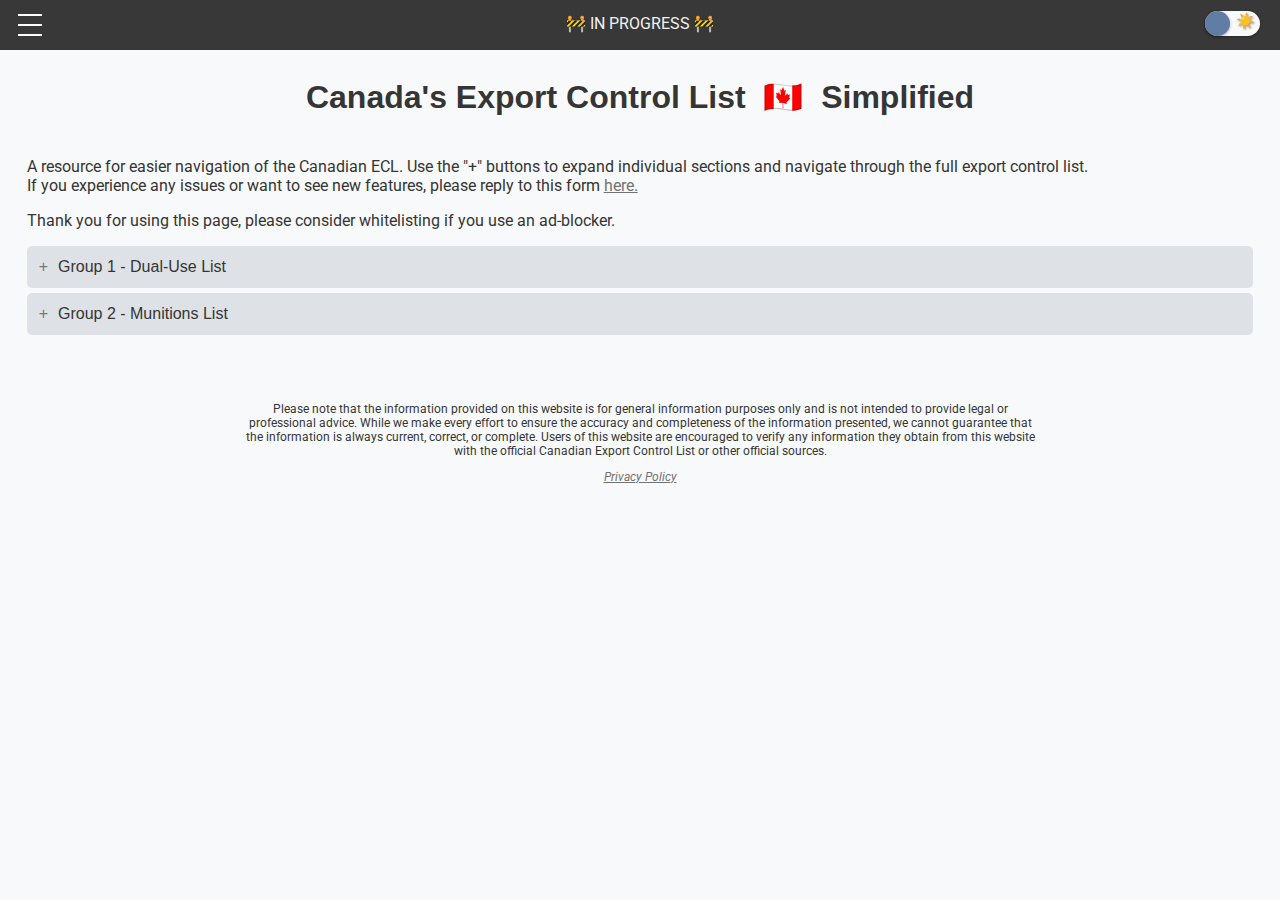
==== index.html @ b8882d5b "added sections of category 6" ====
<!DOCTYPE html>
<html lang="end">
  <head>
    
    <!-- get the required files from 3rd party sources 
    <link rel="preconnect" href="https://fonts.googleapis.com">
    <link rel="preconnect" href="https://fonts.gstatic.com" crossorigin> --> 
    <link href='https://fonts.googleapis.com/css?family=Roboto&display=swap' rel='stylesheet' type='text/css'> 

    <!-- <link rel="preload" href='https://fonts.googleapis.com/css?family=Roboto' rel='stylesheet' type='text/css' crossorigin> -->
    <!-- use the font -->

    <meta name="viewport" content="width=device-width, initial-scale=1">

    <meta charset="UTF-8">

    <title>Export Control List &#x1F1E8;&#x1F1E6; Simplified</title>
    
    <link rel="shortcut icon" type="image/x-icon" href="media/favicon.ico"/>

    <link rel="stylesheet" href="style.css">

    <!-- GOOGLE ADS -->

    <script async src="https://pagead2.googlesyndication.com/pagead/js/adsbygoogle.js?client=ca-pub-6087659983027068"
     crossorigin="anonymous"></script>


  </head>
  
  

<body>

  <header>
   
    <input type="checkbox" class="toggler" aria-label="Hamburger Menu">
    
    <div class="hamburger"><div></div></div>
    <div class="menu">
        <div>
            <ul>
                <li><a href='#Group-1'>Group 1 - Dual-Use List</a></li>
                  <!--
                    <li><a href='#Category-1'>Category 1: Special materials and related equipment</a></li>
                    <li><a href='#Category-2' onclick="expandAccordionWithParents('Category-2')">Category 2: Materials processing</a></li>
                    <li><a href='#Group-1'>Category 3: Electronics</a></li>
                    <li><a href='#Group-1'>Category 4: Computers</a></li>
                    <li><a href='#Group-1'>Category 5 - Part 1: Telecommunications</a></li>
                    <li><a href='#Group-1'>Category 5 - Part 2: “Information security”</a></li>
                    <li><a href='#Group-1'>Category 6: Sensors and “lasers”</a></li>
                    <li><a href='#Group-1'>Category 7: Navigation and avionics</a></li>
                    <li><a href='#Group-1'>Category 8: Marine</a></li>
                    <li><a href='#Group-1'>Category 9: Aerospace and propulsion</a></li>
                  -->
                
                <li><a href='#Group-2'>Group 2 - Munitions List</a></li>
            </ul>
        </div>
    </div>

    <div class="header">
      <p class="heading">&#x1F6A7;&nbsp;IN PROGRESS&nbsp;&#x1F6A7;</p>
    </div>

    <div class="themeSelectButton">
      <!-- <button id="toggle" class="button">&#x1F319;</button> -->
      <label class="toggle">
        <input type="checkbox" id="toggle">
          <span class="slider"></span>
          <span class="labels" data-on=&#x1F319; data-off=&#9728;&#65039;></span>
      </label>
    </div>

    
  </header>


  <main>
    
    <div class="centertitle">
      <h1>Canada's Export Control List &nbsp;&#x1F1E8;&#x1F1E6;&nbsp; Simplified</h1>
     
      <!-- <p>&#x1F6A7;&nbsp;SECTIONS ARE STILL GETTING ADDED&nbsp;&#x1F6A7;</p> -->
    </div>
    
    <div>
    
      <p><br>A resource for easier navigation of the Canadian ECL. Use the "+" buttons to expand individual sections and navigate through the full export control list. <br>If you experience any issues or want to see new features, please reply to this form 
        <a href="https://forms.gle/wMjY9FXB5MXua1k89">here.</a>
      </p>
      <p>Thank you for using this page, please consider whitelisting if you use an ad-blocker.</p>
   
    </div>


    <div>

      <button class="accordion" id="Group-1">Group 1 - Dual-Use List</button>
      <div class="panel accordion-content">

      
      <button class="accordion" id="Category-1">Category 1: Special Materials And Related Equipment</button>
      <div class="panel accordion-content">




      <button class="accordion">1-1.A. Systems, Equipment and Components</button>
      <div class="panel accordion-content">
        
          <button class="accordion">1-1.A.1. Components made from fluorinated compounds</button>
          <div class="panel accordion-content">
            <ol type="a">
              <li>Seals, gaskets, sealants or fuel bladders, specially designed for "aircraft" or aerospace use, made from more than 50% by weight of any of the materials specified by 1-1.C.9.b. or 1-1.C.9.c.;</li>
              <li>Not used since 2015.</li>
              <li>Not used since 2015.</li>
            </ol>
          </div>

          <button class="accordion">1-1.A.2. "Composite" structures or laminates</button>
          <div class="panel accordion-content">
            <ol type="a">
              <li>Made from any of the following:</li>
              <ol type="1">
                <li>An organic "matrix" and "fibrous or filamentary materials" specified by 1-1.C.10.c. or 1-1.C.10.d.; <strong>or</strong></li>
                <li>Prepregs or preforms specified by 1-1.C.10.e.;</li>
              </ol>
              <li>Made from a metal or carbon "matrix", and any of the following:</li>
                <ol type="1">
                  <li>Carbon "fibrous or filamentary materials" having all of the following:
                      <ol type="a">
                          <li>A "specific modulus" exceeding 10.15 x 106 m; <strong>and</strong></li>
                          <li>A "specific tensile strength" exceeding 17.7 x 104 m; <strong>or</strong></li>
                      </ol>
                  </li>
                  <li>Materials specified by 1-1.C.10.c.</li>
                </ol>
              </ol>
           
              <p><strong><i>Note 1:</strong>
                <br>1-1.A.2. does not apply to "composite" structures or laminates, made from epoxy resin impregnated carbon "fibrous or filamentary materials", for the repair of “civil aircraft” structures or laminates, having all of the following:
                  <ol type="a">
                    <li>An area not exceeding 1 m2;</li>
                    <li>A length not exceeding 2.5 m; and</li>
                    <li>A width exceeding 15 mm.</li>
                  </i></ol>
                </p>
              
              <p><strong><i>Note 2:</strong>
              <br>1-1.A.2. does not apply to semi-finished items, specially designed for purely civilian applications as follows:</p>
              <ol type="a">
                <li>Sporting goods;</li>
                <li>Automotive industry;</li>
                <li>Machine tool industry;</li>
                <li>Medical applications.</li>
              </i></ol>
             
              <p><strong><i>Note 3:</strong>
                <br>1-1.A.2.b.1. does not apply to semi-finished items containing a maximum of two dimensions of interwoven filaments and specially designed for applications as follows:</p>
                <ol type="a">
                  <li>Metal heat-treatment furnaces for tempering metals;</li>
                  <li>Silicon boule production equipment.</li>
                </i></ol>
              
              <p><strong><i>Note 4:</strong>
              <br>1-1.A.2 does not apply to finished items specially designed for a specific application.</i></p>
              
              <p><strong><i>Note 5:</strong>
              <br>1-1.A.3. does not apply to manufactures when coated or laminated with copper and designed for the production of electronic printed circuit boards.</i></p>
              
            </div>


            <button class="accordion">1-1.A.3. Manufactures of non-“fusible” aromatic polyimides in film, sheet, tape or ribbon form having any of the following:</button>
            <div class="panel accordion-content">

              <ol type="a">
                <li>A thickness exceeding 0.254 mm; <strong>or</strong></li>
                <li>Coated or laminated with carbon, graphite, metals or magnetic substances.</li>
              </ol>

              <p><strong><i>Note:</strong>
              <br>1-1.A.3. does not apply to manufactures when coated or laminated with copper and designed for the production of electronic printed circuit boards.</i></p>

              <p><strong><i>N.B.:</strong>
              <br>For “fusible” aromatic polyimides in any form, see 1-1.C.8.a.3.</i></p>

            
            </div>
            
           
            <button class="accordion">1-1.A.4. Protective and detection equipment and components, not specially designed for military use, as follows:</button>
            <div class="panel accordion-content">
              <ol type="a">
              
                <li>Full face masks, filter canisters and decontamination equipment therefor, designed or modified for defence against any of the following, and specially designed components therefor:
                  <p><strong><i>Note:</strong>
                  <br>1-1.A.4.a. includes Powered Air Purifying Respirators (PAPR) that are designed or modified for defence against agents or materials, listed in 1-1.A.4.a.</i></p>
                     
                  <p><strong><i>Technical Notes:</strong>
                  <br>For the purpose of 1-1.A.4.a:</i></p>
                  <ol type="1"><i>
                    <li>Full face masks are also known as gas masks.</li>
                    <li>Filter canisters include filter cartridges.</li></i>
                  </ol>
                  <ol type="1">
                    <li>“Biological agents”;</li>
                    <li>‘Radioactive materials’;</li>
                    <li>Chemical warfare (CW) agents; <strong>or</strong></li>
                    <li>“Riot control agents”, including:
                      <ol type="a">
                        <li>α-Bromobenzeneacetonitrile, (Bromobenzyl cyanide) (CA) (CAS 5798-79-8);</li>
                        <li>[(2-chlorophenyl) methylene] propanedinitrile, (o-Chlorobenzylidenemalononitrile) (CS) (CAS 2698-41-1);</li>
                        <li>2-Chloro-1-phenylethanone, Phenylacyl chloride (ω-chloroacetophenone) (CN) (CAS 532-27-4);</li>
                        <li>Dibenz-(b,f)-1,4-oxazephine, (CR) (CAS 257-07-8);</li>
                        <li>10-Chloro-5,10-dihydrophenarsazine, (Phenarsazine chloride), (Adamsite), (DM) (CAS 578-94-9);</li>
                        <li>N-Nonanoylmorpholine, (MPA) (CAS 5299-64-9);</li>
                      </ol>
                    </li>
                  </ol>
                </li>
                
                <li>
                  <p>Protective suits, gloves and shoes, specially designed or modified for defence against any of the following:</p>
                  <ol type="1">
                    <li>“Biological agents”;</li>
                    <li>‘Radioactive materials’; <strong>or</strong></li>
                    <li>Chemical warfare (CW) agents;</li>
                  </ol>
                </li>

                <li>
                  <p>Detection systems, specially designed or modified for detection or identification of any of the following, and specially designed components therefor:</p>
                  <ol type="1">
                    <li>“Biological agents”;</li>
                    <li>‘Radioactive materials’; <strong>or</strong></li>
                    <li>Chemical warfare (CW) agents.</li>
                  </ol>
                </li>

                <li>
                  <p>Electronic equipment designed for automatically detecting or identifying the presence of “explosives” residues and utilising ‘trace detection’ techniques (e.g., surface acoustic wave, ion mobility spectrometry, differential mobility spectrometry, mass spectrometry).</p>

                  <p><strong><i>Technical Note:</strong>
                  'Trace detection’ is defined as the capability to detect less than 1 ppm vapour, or 1 mg solid or liquid.</p>

                  <p><strong>Note 1:</strong>
                  1-1.A.4.d. does not apply to equipment specially designed for laboratory use.</p>

                  <p><strong>Note 2:</strong>
                  1-1.A.4.d. does not apply to non-contact walk-through security portals.</i></p>
                </li>
              </ol>

              <p><strong><i>Note:</strong>
                <br>1-1.A.4. does not apply to:
                <ol type="a">
                  <li>Personal radiation monitoring dosimeters;</li>
                  <li>Occupational health or safety equipment limited by design or function to protect against hazards specific to residential safety or civil industries, including:</li>
                  <ol type="1">
                    <li>mining;</li>
                    <li>quarrying;</li>
                    <li>agriculture;</li>
                    <li>pharmaceutical;</li>
                    <li>medical;</li>
                    <li>veterinary;</li>
                    <li>environmental;</li>
                    <li>waste management;</li>
                    <li>food industry.</li>
                  </ol>
                </i></il></ol>
              </p>

              <p><strong><i>Technical Notes:</strong></p>

              <ol>
                  <li>1-1.A.4. includes equipment and components that have been identified, successfully tested to national standards or otherwise proven effective, for the detection of or defence against ‘radioactive materials’, “biological agents”, chemical warfare agents, ‘simulants’ or “riot control agents”, even if such equipment or components are used in civil industries such as mining, quarrying, agriculture, pharmaceuticals, medical, veterinary, environmental, waste management, or the food industry.</li>
                  <li>‘Simulant’: A substance or material that is used in place of toxic agent (chemical or biological) in training, research, testing or evaluation.</li>
                  <li>For the purposes of 1-1.A.4., ‘radioactive materials’ are those selected or modified to increase their effectiveness in producing casualties in humans or animals, degrading equipment or damaging crops or the environment. </li>
              </i></ol>

            </div>



            
            <button class="accordion">1-1.A.5. Body armour and components therefor as follows:</button>
            <div class="panel accordion-content">
              <ol type="a">
                <li>Soft body armour not manufactured to military standards or specifications, or to their equivalents and specially designed components therefor;</li>
                <li>Hard body armour plates providing ballistic protection equal to or less than level IIIA (NIJ 0101.06, July 2008), or “equivalent standards”.</li>
              </ol>

              <p><strong><i>N.B. 1:</strong>
              <br>For "fibrous or filamentary materials" used in the manufacture of body armour, see entry 1-1.C.10.</i></p>

              <p><strong><i>N.B. 2:</strong>
              <br>For body armour manufactured to military standards or specifications, see entry 2-13.d.</i></p>

              <p><strong><i>Note 1:</strong>
              <br>1-1.A.5. does not apply to body armour when accompanying its user for the user's own personal protection.</i></p>

              <p><strong><i>Note 2:</strong>
              <br>1-1.A.5. does not apply to body armour designed to provide frontal protection only from both fragment and blast from non-military explosive devices.</i></p>

              <p><strong><i>Note 3:</strong>
              <br>1-1.A.5. does not apply to body armour designed to provide protection only from knife, spike, needle or blunt trauma.</i></p>
            
            </div>
            



            
            <button class="accordion">1-1.A.6. Equipment, specially designed or modified for the disposal of Improvised Explosive Devices (IEDs), as follows, and specially designed components and accessories therefor:</button>
            <div class="panel accordion-content">
                    
              <ol type="a">
                <li>Remotely operated vehicles;</li>
                <li>'Disruptors';
                  <br><strong><i>Technical Note:</i></strong>
                  <br>For the purpose of 1-1.A.6.b., ‘disruptors’ are devices specially designed for the purpose of preventing the operation of an explosive device by projecting a liquid, solid or frangible projectile.</li>
              </ol>

              <p><strong><i>N.B.:</strong>
              <br>For equipment specially designed for military use for the disposal of IEDs, see also 2-4.</i></p>

              <p><strong><i>Note:</strong>
              <br>1-1.A.6. does not apply to equipment when accompanying its operator.</i></p>
            
            </div>
            

            <button class="accordion">1-1.A.7. Equipment and devices, specially designed to initiate charges and devices containing "energetic materials", by electrical means, as follows:</button>
            <div class="panel accordion-content">
              <ol type="a">
                <li> Explosive detonator firing sets designed to drive explosive detonators specified by 1-1.A.7.b.</li>
                <li> Electrically driven explosive detonators as follows:
                  <ol = type="1">
                    <li>Exploding bridge (EB);</li>
                    <li>Exploding bridge wire (EBW);</li>
                    <li>Slapper;</li>
                    <li>Exploding foil initiators (EFI).</li>
                  </ol>
                </li>
              </ol>

              <p><strong><i>Technical Notes:</strong></p>
                <ol type="1">
                  <li>The word initiator or igniter is sometimes used in place of the word detonator.</li>
                  <li>For the purpose of 1-1.A.7.b. the detonators of concern all utilise a small electrical conductor (bridge, bridge wire, or foil) that explosively vaporises when a fast, high-current electrical pulse is passed through it. In non-slapper types, the exploding conductor starts a chemical detonation in a contacting high explosive material such as PETN (pentaerythritoltetranitrate). In slapper detonators, the explosive vaporisation of the electrical conductor drives a flyer or slapper across a gap, and the impact of the slapper on an explosive starts a chemical detonation. The slapper in some designs is driven by magnetic force. The term exploding foil detonator may refer to either an EB or a slapper-type detonator.</li>
                </i></ol>

              <p><strong><i>N.B.:</strong>
              <br>For equipment and devices specially designed for military use see the Munitions List.</i></p>
            
            </div>
            
            <button class="accordion">1-1.A.8. Charges, devices and components, as follows:</button>
            <div class="panel accordion-content">
              <ol type="a">
                <li>'Shaped charges' having all of the following:</li>
                  <ol = type="1">
                    <li>Net Explosive Quantity (NEQ) greater than 90 g; <strong>and</strong></li>
                    <li>Outer casing diameter equal to or greater than 75 mm;</li>
                  </ol>
                <li>Linear shaped cutting charges having all of the following, and specially designed components therefor:</li>
                  <ol = type="1">
                    <li>An explosive load greater than 40 g/m; <strong>and</strong></li>
                    <li>A width of 10 mm or more;</li>
                  </ol>
                <li>Detonating cord with explosive core load greater than 64 g/m;</li>
                <li>Cutters, other than those specified by 1-1.A.8.b., and severing tools, having a NEQ greater than 3.5 kg.</li>
              </ol>

              <p><strong><i>Note:</strong><br>The only charges and devices specified in 1-1.A.8. are those containing "explosives" listed in the Annex to Category 1 and mixtures thereof.</i></p>

              <p><strong><i>Technical Note:</strong>
              <br>‘Shaped charges’ are explosive charges shaped to focus the effects of the explosive blast.</i></p>
            
            </div>
        
        </div> <!-- 1-1.A. Systems, Equipmetn and Components div -->
      

        <button class="accordion">1-1.B. Test, Inspection and Production Equipment</button>
        <div class="panel accordion-content">

          <button class="accordion">1-1.B.1. Equipment for the production or inspection of “composite” structures or laminates specified by 1-1.A.2. or “fibrous or filamentary materials” specified by 1-1.C.10., as follows, and specially designed components and accessories therefor:</button>
          <div class="panel accordion-content">
            <ol type="a">
              <li>Filament winding machines, of which the motions for positioning, wrapping and winding fibres are coordinated and programmed in three or more ‘primary servo positioning’ axes, specially designed for the manufacture of "composite" structures or laminates, from “fibrous or filamentary materials”;</li>
              <li>‘Tape-laying machines’, of which the motions for positioning and laying tape are coordinated and programmed in five or more ‘primary servo positioning’ axes, specially designed for the manufacture of “composite” airframe or missile structures;<br><strong><i>Technical Note:</strong><br>For the purposes of 1-1.B.1.b., ‘tape-laying machines’ have the ability to lay one or more ‘filament bands’ limited to widths greater than 25.4 mm and less than or equal to 304.8 mm, and to cut and restart individual ‘filament band’ courses during the laying process.</i></li>
              <li>Multidirectional, multidimensional weaving machines or interlacing machines, including adapters and modification kits, specially designed or modified for weaving, interlacing or braiding fibres, for "composite" structures;<br><strong><i>Technical Note:</strong><br>For the purposes of 1-1.B.1.c., the technique of interlacing includes knitting.</i>
              </li>
              <li>Equipment specially designed or adapted for the production of reinforcement fibres, as follows:
                <ol type="1">
                  <li>Equipment for converting polymeric fibres (such as polyacrylonitrile, rayon, pitch or polycarbosilane) into carbon fibres or silicon carbide fibres, including special equipment to strain the fibre during heating;</li>
                  <li>Equipment for the chemical vapour deposition of elements or compounds, on heated filamentary substrates, to manufacture silicon carbide fibres;</li>
                  <li>Equipment for the wet-spinning of refractory ceramics (such as aluminium oxide);</li>
                  <li>Equipment for converting aluminium containing precursor fibres into alumina fibres by heat treatment;</li>
                </ol>
              </li>
              <li>Equipment for producing prepregs specified by 1-1.C.10.e. by the hot melt method;</li>
              <li>Non-destructive inspection equipment specially designed for "composite" materials, as follows:
                <ol type="1">
                  <li>X-ray tomography systems for three dimensional defect inspection;</li>
                  <li>Numerically controlled ultrasonic testing machines of which the motions for positioning transmitters or receivers are simultaneously coordinated and programmed in four or more axes to follow the three dimensional contours of the component under inspection;</li>
                </ol>
              </li>
              <li>‘Tow-placement machines’, of which the motions for positioning and laying tows are coordinated and programmed in two or more ‘primary servo positioning’ axes, specially designed for the manufacture of "composite" airframe or missile structures.<br><strong><i>Technical Note:</strong><br>For the purposes of 1-1.B.1.g., ‘tow-placement machines’ have the ability to place one or more ‘filament bands’ having widths less than or equal to 25.4 mm, and to cut and restart individual ‘filament band’ courses during the placement process.</i></li>

            </ol>

            <p><strong><i>Technical Notes:</strong></p>
              <ol type="1">
                <li>For the purposes of 1-1.B.1., ‘primary servo positioning’ axes control, under computer program direction, the position of the end effector (i.e., head) in space relative to the work piece at the correct orientation and direction to achieve the desired process.</li>
                <li>For the purposes of 1-1.B.1., a ‘filament band’ is a single continuous width of fully or partially resin-impregnated tape, tow or fibre. Fully or partially resin-impregnated ‘filament bands’ include those coated with dry powder that tacks upon heating.</li>
                </i>
              </ol>

          </div>


          <button class="accordion">1-1.B.2. Equipment designed to produce metal alloy powder or particulate materials and having all of the following:</button>
          <div class="panel accordion-content">
            <ol type="a">
              <li>Specially designed to avoid contamination; <strong>and</strong></li>
              <li>Specially designed for use in one of the processes specified by 1-1.C.2.c.2.</li>
            </ol>
          </div>


          <button class="accordion">1-1.B.3. Tools, dies, moulds or fixtures, for “superplastic forming” or “diffusion bonding” titanium, aluminium or their alloys, specially designed for the manufacture of any of the following:</button>
          <div class="panel accordion-content">
            <ol type="a">
              <li>Airframe or aerospace structures;</li>
              <li>“Aircraft” or aerospace engines; or</li>
              <li>Specially designed components for structures specified by 1-1.B.3.a. or for engines specified by 1-1.B.3.b.</li>
            </ol>
          </div>


        </div> <!-- -----------1-1.B. Test, Inspection and Production Equipment div ----------- -->


        <button class="accordion">1-1.C. Materials</button>
        <div class="panel accordion-content">

          
          <button class="accordion">Technical Note:</button>
          <div class="panel accordion-content">

            <p><strong><i>Metals and alloys</strong></p>
            <p>Unless provision to the contrary is made, the words 'metals' and 'alloys' cover crude and semi-fabricated forms, as follows:</p>

            <p><strong>Crude forms</strong></p>
            <p>Anodes, balls, bars (including notched bars and wire bars), billets, blocks, blooms, brickets, cakes, cathodes, crystals, cubes, dice, grains, granules, ingots, lumps, pellets, pigs, powder, rondelles, shot, slabs, slugs, sponge, sticks;</p>

            <p><strong>Semi-fabricated forms (whether or not coated, plated, drilled or punched)</strong></p>
              <ol type="a">
                <li>Wrought or worked materials fabricated by rolling, drawing, extruding, forging, impact extruding, pressing, graining, atomising, and grinding, i.e.: angles, channels, circles, discs, dust, flakes, foils and leaf , forging, plate, powder, pressings and stampings, ribbons, rings, rods (including bare welding rods, wire rods, and rolled wire), sections, shapes, sheets, strip, pipe and tubes (including tube rounds, squares, and hollows), drawn or extruded wire;</li>
                <li>Cast material produced by casting in sand, die, metal, plaster or other types of moulds, including high pressure castings, sintered forms, and forms made by powder metallurgy.</li>
              </ol>
            <p>The object of the control should not be defeated by the export of non-listed forms alleged to be finished products but representing in reality crude forms or semi-fabricated forms.</p>
            </i>
            
          </div>

          

          <button class="accordion">1-1.C.1. Materials specially designed for absorbing electromagnetic radiation, or intrinsically conductive polymers, as follows:</button>
          <div class="panel accordion-content">
            <ol type="a">
              <li>Materials for absorbing frequencies exceeding 2 x 108 Hz but less than 3 x 1012 Hz;
                <br><i><strong>Note 1:</strong><br>1-1.C.1.a does not apply to:
                  <ol type="a">
                    <li>Hair type absorbers, constructed of natural or synthetic fibres, with non-magnetic loading to provide absorption;</li>
                    <li>Absorbers having no magnetic loss and whose incident surface is non-planar in shape, including pyramids, cones, wedges and convoluted surfaces;</li>
                    <li>Planar absorbers, having all of the following:
                      <ol type="1">
                        <li>Made from any of the following: 
                          <ol type="a">
                            <li>Plastic foam materials (flexible or non-flexible) with carbon-loading, or organic materials, including binders, providing more than 5% echo compared with metal over a bandwidth exceeding ±15% of the centre frequency of the incident energy, and not capable of withstanding temperatures exceeding 450 K (177° C); <strong>or</strong></li>
                            <li>Ceramic materials providing more than 20% echo compared with metal over a bandwidth exceeding ±15% of the centre frequency of the incident energy, and not capable of withstanding temperatures exceeding 800 K (527° C);
                          
                            <br><strong>Technical Note:</strong>
                            <br>Absorption test samples for 1-1.C.1.a. Note 1.c.1. should be a square at least 5 wavelengths of the centre frequency on a side and positioned in the far field of the radiating element.
                            </li>
                          </ol>
                        </li>
                        <li>Tensile strength less than 7 x 106 N/m2; <strong>and</strong></li>
                        <li>Compressive strength less than 14 x 106 N/m2;</li>
                    </li>
                    <li>Planar absorbers made of sintered ferrite, having all of the following:
                      <ol type="1">
                        <li>A specific gravity exceeding 4.4; <strong>and</strong></li>
                        <li>A maximum operating temperature of 548 K (275° C ) or less;</li>
                      </ol>
                    </li>
                    <li>Planar absorbers having no magnetic loss and fabricated from ‘open-cell foam’ plastic material with a density of 0.15 grams/cm3 or less. 
                    <br><strong>Technical Note:</strong>
                    <br>‘Open-cell foams’ are flexible and porous materials, having an inner structure open to the atmosphere. ‘Open-cell foams’ are also known as reticulated foams.
                    <p><strong>Note 2:</strong><br>Nothing in Note 1 releases magnetic materials to provide absorption when contained in paint.</p>
                    </li>
                  </ol>
                </i>
              </li>

              <li>Materials not transparent to visible light and specially designed for absorbing near-infrared radiation having a wavelength exceeding 810 nm but less than 2000 nm (frequencies exceeding 150 THz but less than 370 THz);
                <i><br><strong>Note:</strong>
                    <br>1-1.C.1.b. does not apply to materials, specially designed or formulated for any of the following applications:
                    <ol type="a">
                      <li>“Laser” marking of polymers; <strong>or</strong></li>
                      <li>“Laser” welding of polymers.</li>
                    </ol>
                </i>
              </li>

              <li>Intrinsically conductive polymeric materials with a ‘bulk electrical conductivity’ exceeding 10,000 S/m (Siemens per metre) or a ‘sheet (surface) resistivity’ of less than 100 ohms/square, based on any of the following polymers:
                <ol type="1">
                  <li>Polyaniline;</li>
                  <li>Polypyrrole;</li>
                  <li>Polythiophene;</li>
                  <li>Poly phenylene-vinylene; <strong>or</strong></li>
                  <li>Poly thienylene-vinylene.
                 </li>
                </ol>
                  
                  <i><br><strong>Technical Note:</strong>
                  <br>‘Bulk electrical conductivity’ and ‘sheet (surface) resistivity’ should be determined using ASTM D-257 or national equivalents.
                  <p><strong>Note:</strong>
                  <br>1-1.C.1.c. does not apply to materials in a liquid form.
                  </i></p>

              </li>
            </ol>
          
          </div>


          
          <button class="accordion">1-1.C.2. Metal alloys, metal alloy powder and alloyed materials, as follows:</button>
          <div class="panel accordion-content">

            <i><p><strong>Note:</strong>
              <br>1-1.C.2. does not apply to metal alloys, metal alloy powder and alloyed materials, specially formulated for coating purposes.</p>
            <p><strong>Technical Notes:</strong></p>
              <ol type="1">
                <li>The metal alloys in 1-1.C.2. are those containing a higher percentage by weight of the stated metal than of any other element.</li>
                <li>‘Stress-rupture life’ should be measured in accordance with ASTM standard E-139 or national equivalents.</li>
                <li>‘Low cycle fatigue life’ should be measured in accordance with ASTM Standard E-606 ‘Recommended Practice for Constant-Amplitude Low-Cycle Fatigue Testing’ or national equivalents. Testing should be axial with an average stress ratio equal to 1 and a stress-concentration factor (Kt) equal to 1. The average stress ratio is defined as maximum stress minus minimum stress divided by maximum stress.</li>
              </ol>
            </i>
            <p>
            <ol type="a">
              
              <li>Aluminides, as follows:
                <ol type="1">
                  <li>Nickel aluminides containing a minimum of 15% by weight aluminium, a maximum of 38% by weight aluminium and at least one additional alloying element;</li>
                  <li>Titanium aluminides containing 10% by weight or more aluminium and at least one additional alloying element;</li>
                </ol>
              </li>
              
              <li>Metal alloys, as follows, made from the powder or particulate material specified by 1-1.C.2.c.:
                <ol type="1">
                  <li>Nickel alloys having any of the following:
                    <ol type="a">
                      <li>A ‘stress-rupture life’ of 10,000 hours or longer at 923 K (650° C) at a stress of 676 MPa; <strong>or</strong></li>
                      <li>A ‘low cycle fatigue life’ of 10,000 cycles or more at 823 K (550° C) at a maximum stress of 1,095 MPa;</li>
                    </ol>
                  </li>
                  
                  <li>Niobium alloys having any of the following:
                    <ol type="a">
                      <li>A ‘stress-rupture life’ of 10,000 hours or longer at 1,073 K (800° C) at a stress of 400 MPa; <strong>or</strong></li>
                      <li>A ‘low cycle fatigue life’ of 10,000 cycles or more at 973 K (700° C) at a maximum stress of 700 MPa;</li>
                    </ol>
                  </li>
                  
                  <li>Titanium alloys having any of the following:
                    <ol type="a">
                      <li>A ‘stress-rupture life’ of 10,000 hours or longer at 723 K (450° C) at a stress of 200 MPa; <strong>or</strong></li>
                      <li>A ‘low cycle fatigue life’ of 10,000 cycles or more at 723 K (450° C) at a maximum stress of 400 MPa;</li>
                    </ol>
                  </li>
                  
                  <li>Aluminium alloys having any of the following:
                    <ol type="a">
                      <li>A tensile strength of 240 MPa or more at 473 K (200° C);<strong>or</strong></li>
                      <li>A tensile strength of 415 MPa or more at 298 K (25° C);</li>
                    </ol>
                  </li>
                  
                  <li>Magnesium alloys having all of the following:
                    <ol type="a">
                      <li>A tensile strength of 345 MPa or more;<strong>and</strong></li>
                      <li>A corrosion rate of less than 1 mm/year in 3% sodium chloride aqueous solution measured in accordance with ASTM standard G-31 or national equivalents;</li>
                    </ol>
                  </li>
                </ol>
              </li>
              
              <li>Metal alloy powder or particulate material, having all of the following:
                <ol type="1">
                  <li>Made from any of the following composition systems:
                    <br><i><strong>Technical Note:</strong>
                      <br>X in the following equals one or more alloying elements.</i>
                    <ol type="a">
                      <li>Nickel alloys (Ni-Al-X, Ni-X-Al) qualified for turbine engine parts or components, i.e. with less than 3 non-metallic particles (introduced during the manufacturing process) larger than 100 μm in 109 alloy particles;</li>
                      <li>Niobium alloys (Nb-Al-X or Nb-X-Al, Nb-Si-X or Nb-X-Si, Nb-Ti-X or Nb-X-Ti);</li>
                      <li>Titanium alloys (Ti-Al-X or Ti-X-Al);</li>
                      <li>Aluminium alloys (Al-Mg-X or Al-X-Mg, Al-Zn-X or Al-X-Zn, Al-Fe-X or Al-X-Fe); <strong>or</strong></li>
                      <li>Magnesium alloys (Mg-Al-X or Mg-X-Al);</li>
                    </ol>
                  </li>
                  
                  <li>Made in a controlled environment by any of the following processes:
                    <ol type="a">
                      <li>‘Vacuum atomisation’;</li>
                      <li>‘Gas atomisation’;</li>
                      <li>‘Rotary atomisation’;</li>
                      <li>‘Splat quenching’;</li>
                      <li>‘Melt spinning’ and ‘comminution’;</li>
                      <li>‘Melt extraction’ and ‘comminution’;</li>
                      <li>‘Mechanical alloying’; <strong>or</strong></li>
                      <li>‘Plasma atomisation' ; <strong>and</strong></li>
                    </ol>
                  </li>
                  
                  <li>Capable of forming materials specified by 1-1.C.2.a. or 1-1.C.2.b.;</li>

                </ol>
              </li>
              
              <li>Alloyed materials having all of the following:
                <ol type="1">
                  <li>Made from any of the composition systems specified by 1-1.C.2.c.1.;</li>
                  <li>In the form of uncomminuted flakes, ribbons or thin rods; <strong>and</strong></li>
                  <li>Produced in a controlled environment by any of the following:
                    <ol type="a">
                      <li>‘Splat quenching’;</li>
                      <li>‘Melt spinning’; <strong>or</strong></li>
                      <li>‘Melt extraction’;</li>
                    </ol>
                  <i><strong>Technical Notes:</strong>
                    <ol type="1">
                      <li>‘Vacuum atomisation’ is a process to reduce a molten stream of metal to droplets of a diameter of 500 μm or less by the rapid evolution of a dissolved gas upon exposure to a vacuum.</li>
                      <li>‘Gas atomisation’ is a process to reduce a molten stream of metal alloy to droplets of 500 μm diameter or less by a high pressure gas stream.</li>
                      <li>‘Rotary atomisation’ is a process to reduce a stream or pool of molten metal to droplets to a diameter of 500 μm or less by centrifugal force.</li>
                      <li>‘Splat quenching’ is a process to ‘solidify rapidly’ a molten metal stream impinging upon a chilled block, forming a flake-like product.</li>
                      <li>‘Melt spinning’ is a process to ‘solidify rapidly’ a molten metal stream impinging upon a rotating chilled block, forming a flake, ribbon or rod-like product.</li>
                      <li>‘Comminution’ is a process to reduce a material to particles by crushing or grinding.</li>
                      <li>‘Melt extraction’ is a process to ‘solidify rapidly’ and extract a ribbon-like alloy product by the insertion of a short segment of a rotating chilled block into a bath of a molten metal alloy.</li>
                      <li>‘Mechanical alloying’ is an alloying process resulting from the bonding, fracturing and rebonding of elemental and master alloy powders by mechanical impact. Non-metallic particles may be incorporated in the alloy by addition of the appropriate powders. </li>
                      <li>‘Plasma atomisation’ is a process to reduce a molten stream or solid metal to droplets of 500 μm diameter or less, using plasma torches in an inert gas environment.</li>
                      <li>‘Solidify rapidly’ is a process involving the solidification of molten material at cooling rates exceeding 1000 K/sec.</i></li>
                    </ol>

                  </li>
                </ol>
              </li>
            </ol>
            </p>
          </div>



          <button class="accordion">1-1.C.3. Magnetic metals, of all types and of whatever form, having any of the following:</button>
          <div class="panel accordion-content">

              <ol type="a"><li>Initial relative permeability of 120,000 or more and a thickness of 0.05 mm or less;
                <p><strong><i>Technical Note:
                  <br></i></strong><i>Measurement of initial relative permeability must be performed on fully annealed materials.</i></p></li><li>Magnetostrictive alloys having any of the following:
                    <ol type="1"><li>A saturation magnetostriction of more than 5 x 10<sup>-4</sup>; <strong>or</strong></li>
                      <li>A magnetomechanical coupling factor (k) of more than 0.8; <strong>or</strong></li></ol></li>
                      <li>Amorphous or ‘nanocrystalline’ alloy strips, having all of the following:<ol type="1"><li>A composition having a minimum of 75% by weight of iron, cobalt or nickel;</li>
                        <li>A saturation magnetic induction (B<sub>s</sub>) of 1.6 T or more; <strong>and</strong></li>
                        <li>Any of the following:<ol type="a"><li>A strip thickness of 0.02 mm or less; <strong>or</strong></li>
                          <li>An electrical resistivity of 2 x 10<sup>-4</sup> ohm cm or more.</li>
                        </ol>
                      </li>
                    </ol>
                    <p><strong><i>Technical Note:<br></i></strong><i>‘Nanocrystalline’ materials in 1-1.C.3.c. are those materials having a crystal grain size of 50 nm or less, as determined by X-ray diffraction.</i></p>
                  </li>
                </ol>
                <p>

          </div>

          <button class="accordion">1-1.C.4. Uranium titanium alloys or tungsten alloys with a "matrix" based on iron, nickel or copper, having all of the following:</button>
          <div class="panel accordion-content">

              <ol type="a">
                <li>A density exceeding 17.5 g/cm<sup>3</sup>;</li>
                <li>An elastic limit exceeding 880 MPa;</li>
                <li>An ultimate tensile strength exceeding 1,270 MPa; <strong>and</strong></li>
                <li>An elongation exceeding 8%.</li></ol>

          </div>

          <button class="accordion">1-1.C.5. “Superconductive” “composite” conductors in lengths exceeding 100 m or with a mass exceeding 100 g, as follows:</button>
          <div class="panel accordion-content">

            <ol type="a">
              <li>“Superconductive” “composite” conductors containing one or more niobium-titanium ‘filaments’, having all of the following:
                <ol type="1">
                  <li>Embedded in a "matrix” other than a copper or copper-based mixed “matrix”; <strong>and</strong></li>
                  <li>Having a cross-section area less than 0.28 x 10<sup>-4</sup> mm<sup>2</sup> (6 μm in diameter for circular 'filaments');</li>
                </ol></li>
                <li>“Superconductive” “composite” conductors consisting of one or more "superconductive” ‘filaments’ other than niobium-titanium, having all of the following:
                  <ol type="1">
                    <li>A “critical temperature” at zero magnetic induction exceeding 9.85 K (-263.31° C); <strong>and</strong></li>
                    <li>Remaining in the “superconductive” state at a temperature of 4.2 K (-268.96° C) when exposed to a magnetic field oriented in any direction perpendicular to the longitudinal axis of conductor and corresponding to a magnetic induction of 12 T with critical current density exceeding 1,750 A/mm<sup>2</sup> on overall cross-section of the conductor.</li>
                  </ol></li>
                  <li>“Superconductive” “composite” conductors consisting of one or more “superconductive” ‘filaments’, which remain "superconductive" above 115 K (-158.16° C).</li>
                </ol>
                <p><strong><i>Technical Note:<br></i></strong><i>For the purpose of 1-1.C.5., ‘filaments’ may be in wire, cylinder, film, tape or ribbon form.</i>

          </div>

          <button class="accordion">1-1.C.6. Fluids and lubricating materials, as follows:</button>
          <div class="panel accordion-content">
          
            <ol type="a">
              <li>Not used since 2015.</li>
              <li>Lubricating materials containing, as their principal ingredients,
                <ol type="1">
                  <li>phenylene or alkylphenylene ethers or thio-ethers, or their mixtures, containing more than two ether or thio-ether functions or mixtures thereof;</li>
                </ol></li>
                <li>Damping or flotation fluids, having all of the following:
                  <ol type="1">
                    <li>Purity exceeding 99.8%;</li>
                    <li>Containing less than 25 particles of 200 µm or larger in size per 100 ml; <strong>and</strong></li>
                    <li>Made from at least 85% of any of the following:
                      <ol type="a">
                        <li>Dibromotetrafluoroethane (CAS 25497-30-7, 124-73-2, 27336-23-8);</li>
                        <li>Polychlorotrifluoroethylene (oily and waxy modifications only); <strong>or</strong></li>
                        <li>Polybromotrifluoroethylene;</li>
                      </ol></li>
                    </ol>
                  </li>
                  <li>Fluorocarbon fluids designed for electronic cooling and having all of the following:
                    <ol type="1">
                      <li>Containing 85% by weight or more of any of the following, or mixtures thereof:
                        <ol type="a">
                          <li>Monomeric forms of perfluoropolyalkylether-triazines or perfluoroaliphatic-ethers;</li>
                          <li>Perfluoroalkylamines;</li>
                          <li>Perfluorocycloalkanes; <strong>or</strong></li>
                          <li>Perfluoroalkanes;</li>
                        </ol>
                      </li>
                    <li>Density at 298 K (25° C) of 1.5 g/ml or more;</li>
                    <li>In a liquid state at 273 K (0° C); <strong>and</strong></li>
                    <li>Containing 60% or more by weight of fluorine.</li>
                  </ol>
                  <p><strong><i>Note:<br></i></strong><i>1-1.C.6.d. does not apply to materials specified and packaged as medical products.</i></p></li>
                </ol>

          </div>

          <button class="accordion">1-1.C.7. Ceramic powders, ceramic-“matrix” “composite” materials and ‘precursor materials’, as follows:</button>
          <div class="panel accordion-content">
            <ol type="a">
              <li>Ceramic powders of titanium diboride (TiB<sub>2</sub>) (CAS 12045-63-5) having total metallic impurities, excluding intentional additions, of less than 5,000 ppm, an average particle size equal to or less than 5 μm and no more than 10% of the particles larger than 10 μm;</li>
              <li>Not used since 2016</li>
              <li>Ceramic-“matrix” “composite” materials as follows:
                <ol type="1">
                  <li>Ceramic-ceramic “composite” materials with a glass or oxide-“matrix” and reinforced with any of the following:
                    <ol type="a">
                      <li>Continuous fibres made from any of the following materials:
                        <ol type="1">
                          <li>Al<sub>2</sub>O<sub>3</sub> (CAS 1344-28-1); or</li>
                          <li>Si-C-N; or <br><strong><i>Note:</i></strong><br><i>1-1.C.7.c.1.a. does not apply to “composites” containing fibres with a tensile strength of less than 700 MPa at 1,273 K (1,000° C) or tensile creep resistance of more than 1% creep strain at 100 MPa load and 1,273 K (1,000° C) for 100&nbsp;hours.</i></li>
                        </ol>
                      </li>
                      <li>Fibres being all of the following:
                        <ol type="1">
                          <li>Made from any of the following materials:
                            <ol type="a">
                              <li>Si-N;</li>
                              <li>Si-C;</li>
                              <li>Si-Al-O-N; <strong>or</strong></li>
                              <li>Si-O-N; <strong>and</strong></li>
                            </ol>
                          </li>
                          <li>Having a "specific tensile strength" exceeding 12.7 x 10<sup>3</sup> m;</li>
                        </ol>
                      </li>
                    </ol>
                  </li>
                  <li>Ceramic -“matrix” “composite” materials with a “matrix” formed of carbides or nitrides of silicon, zirconium or boron;<br><br>N.B.:<br>For items previously specified by 1-1.C.7.c. see 1-1.C.7.c.1.b.</li>
                </ol>
              </li>
              <li>Not used since 2016<br><strong>N.B.:</strong><br>For items previously specified by 1-1.C.7.d. see 1-1.C.7.c.2.</li>
              <li>‘Precursor materials’ specially designed for the “production” of materials specified by 1 1.C.7.c., as follows:
                <ol type="1">
                  <li>Polydiorganosilanes;</li>
                  <li>Polysilazanes;</li>
                  <li>Polycarbosilazanes;<br><strong><i>Technical Note:</i></strong><br><i>For the purposes of 1-1.C.7., ‘precursor materials’ are special purpose polymeric or metallo-organic materials used for the “production” of silicon carbide, silicon nitride, or ceramics with silicon, carbon and nitrogen.</i>
                  </li>
                </ol>
              </li>
              <li>Not used since 2016<br><strong>N.B.:</strong><br><i>For items previously specified by 1-1.C.7.f. see 1-1.C.7.c.1.a.</i></li>
            </ol>

          </div>



          <button class="accordion">1-1.C.8. Non-fluorinated polymeric substances as follows:</button>
          <div class="panel accordion-content">


            <ol type="a"><li>Imides as follows:<ol type="1"><li>Bismaleimides;</li><li>Aromatic polyamide-imides (PAI) having a 'glass transition temperature (Tg)' exceeding 563 K (290° C);</li><li>Aromatic polyimides having a ‘glass transition temperature (Tg)’ exceeding 505 K (232° C);</li><li>Aromatic polyetherimides having a 'glass transition temperature (Tg)' exceeding 563 K (290° C); <br><i><br><strong>Note:</strong> <br>1-1.C.8.a. applies to the substances in liquid or solid "fusible" form, including resin, powder, pellet, film, sheet, tape, or ribbon. </i><br><br><strong><i>N.B.:</i></strong> <i><br>For non-"fusible" aromatic polyimides in film, sheet, tape, or ribbon form, see 1-1.A.3.</i></li></ol></li><li>Not used since 2014</li><li>Not used since 2006</li><li>Polyarylene ketones;</li><li>Polyarylene sulphides, where the arylene group is biphenylene, triphenylene or combinations thereof;</li><li>Polybiphenylenethersulphone having a 'glass transition temperature (Tg)' exceeding 563 K (290° C).</li></ol><p><strong><i>Technical Notes:<br></i></strong><i>1. The ‘glass transition temperature (Tg)’ for 1-1.C.8.a.2. thermoplastic materials, 1-1.C.8.a.4. materials and 1-1.C.8.f. materials is determined using the method described in ISO 11357-2 (1999) or national equivalents. </i></p><p><i>2. The ‘glass transition temperature (Tg)’ for 1-1.C.8.a.2. thermosetting materials and 1-1.C.8.a.3. materials is determined using the 3-point bend method described in ASTM D 7028-07 or equivalent national standard. The test is to be performed using a dry test specimen which has attained a minimum of 90% degree of cure as specified by ASTM E 2160-04 or equivalent national standard, and was cured using the combination of standard- and post-cure processes that yield the highest Tg.</i></p>

          </div>


          <button class="accordion">1-1.C.9. Unprocessed fluorinated compounds as follows:</button>
          <div class="panel accordion-content">
            
            <ol type="a"><li>Not used since 2015</li><li>Fluorinated polyimides containing 10% by weight or more of combined fluorine;</li><li>Fluorinated phosphazene elastomers containing 30% by weight or more of combined fluorine.</li></ol>
          
          </div>

          

          <button class="accordion">1-1.C.10. "Fibrous or filamentary materials" as follows:</button>
          <div class="panel accordion-content">

            <p><i><strong><i>Technical Notes:</i></strong><i><br></i></i><i>1. For the purpose of calculating “specific tensile strength”, “specific modulus” or specific weight of “fibrous or filamentary materials” in 1-1.C.10.a., 1-1.C.10.b., 1-1.C.10.c. or 1-1.C.10.e.1.b., the tensile strength and modulus should be determined by using Method A described in ISO 10618 (2004) or national equivalents.</i></p><p><i>2. Assessing the “specific tensile strength”, “specific modulus” or specific weight of non-unidirectional “fibrous or filamentary materials” (e.g., fabrics, random mats or braids) in 1-1.C.10.is to be based on the mechanical properties of the constituent unidirectional monofilaments (e.g., monofilaments, yarns, rovings or tows) prior to processing into the non-unidirectional “fibrous or filamentary materials”.</i></p><ol type="a"><li>Organic “fibrous or filamentary materials”, having all of the following:<ol type="1"><li>“Specific modulus” exceeding 12.7 x 10<sup>6</sup> m; <strong>and</strong></li><li>“Specific tensile strength” exceeding 23.5 x 10<sup>4</sup> m; <br><br><strong><i>Note:</i></strong><i><br>1-1.C.10.a. does not apply to polyethylene.</i><br><br></li></ol></li><li>Carbon “fibrous or filamentary materials”, having all of the following:<ol type="1"><li>“Specific modulus” exceeding 14.65 x 10<sup>6</sup> m; <strong>and</strong></li><li>“Specific tensile strength” exceeding 26.82 x 10<sup>4</sup> m;<br><br><strong><i>Note:</i></strong><i><br>1-1.C.10.b. does not apply to: </i><ol type="a"><li><i>“Fibrous or filamentary materials”, for the repair of “civil aircraft” structures or laminates, having all of the following: </i><ol type="1"><li><i>An area not exceeding 1 m<sup>2</sup>;</i></li><li><i>A length not exceeding 2.5 m; <strong>and</strong></i></li><li><i>A width exceeding 15 mm.</i></li></ol></li><li><i>Mechanically chopped, milled or cut carbon “fibrous or filamentary materials" 25.0 mm or less in length.</i></li></ol></li></ol></li><li>Inorganic “fibrous or filamentary materials”, having all of the following:<ol type="1"><li>Having any of the following:<ol type="a"><li>Composed of 50% or more by weight silicon dioxide and having a “specific modulus” exceeding 2.54 x 10<sup>6</sup> m; or</li><li>Not specified in 1-1.C.10.c.1.a. and having a “specific modulus” exceeding 5.6 x 10<sup>6</sup> m; <strong>and</strong></li></ol></li><li>Melting, softening, decomposition or sublimation point exceeding 1,922 K (1,649° C) in an inert environment; <br><strong><i>Note:</i></strong><i><br>1-1.C.10.c. does not apply to: </i><ol type="a"><li><i>Discontinuous, multiphase, polycrystalline alumina fibres in chopped fibre or random mat form, containing 3% by weight or more silica, with a “specific modulus” of less than 10 x 10<sup>6</sup> m;</i></li><li><i>Molybdenum and molybdenum alloy fibres;</i></li><li><i>Boron fibres;</i></li><li><i>Discontinuous ceramic fibres with a melting, softening, decomposition or sublimation point lower than 2,043 K (1,770° C) in an inert environment.</i></li></ol></li></ol></li><li>“Fibrous or filamentary materials”, having any of the following:<ol type="1"><li>Composed of any of the following:<ol type="a"><li>Polyetherimides specified by 1-1.C.8.a.; <strong>or</strong></li><li>Materials specified by 1-1.C.8.d. to 1-1.C.8.f.; <strong>or</strong></li></ol></li><li>Composed of materials specified by 1-1.C.10.d.1.a. or 1-1.C.10.d.1.b.and ‘commingled’ with other fibres specified by 1-1.C.10.a., 1-1.C.10.b.or 1-1.C.10.c.;<p>Technical Note:<br>‘Commingled’ is filament to filament blending of thermoplastic fibres and reinforcement fibres in order to produce a fibre reinforcement “matrix” mix in total fibre form.</p></li></ol></li><li>Fully or partially resin-impregnated or pitch-impregnated “fibrous or filamentary materials” (prepregs), metal or carbon-coated “fibrous or filamentary materials” (preforms) or ‘carbon fibre preforms’, having all of the following:<ol type="1"><li>Having any of the following:<ol type="a"><li>Inorganic “fibrous or filamentary materials” specified by 1-1.C.10.c.; <strong>or</strong></li><li>Organic or carbon “fibrous or filamentary materials”, having all of the following:<ol type="1"><li>“Specific modulus” exceeding 10.15 x 10<sup>6</sup> m; <strong>and</strong></li><li> “Specific tensile strength” exceeding 17.7 x 10<sup>4</sup> m; <strong>and</strong></li></ol></li></ol></li><li> Having any of the following:<ol type="a"><li>Resin or pitch, specified by 1-1.C.8. or 1-1.C.9.b.;</li><li>‘Dynamic Mechanical Analysis glass transition temperature (DMA Tg)’ equal to or exceeding 453 K (180° C) and having a phenolic resin; <strong>or</strong></li><li>‘Dynamic Mechanical Analysis glass transition temperature (DMA Tg)’ equal to or exceeding 505 K (232° C) and having a resin or pitch, not specified by 1-1.C.8. or 1-1.C.9.b., and not being a phenolic resin;</li></ol></li></ol></li></ol><p><strong><i>Note 1:<br></i></strong><i>Metal or carbon-coated “fibrous or filamentary materials” (preforms) or ‘carbon fibre preforms’, not impregnated with resin or pitch, are specified by "fibrous or filamentary materials" in 1-1.C.10.a., 1-1.C.10.b. or 1-1.C.10.c.</i></p><p><i><strong>Note 2:<br></strong></i><i>1-1.C.10.e. does not apply to:</i></p><ol type="a"><li><i>Epoxy resin “matrix” impregnated carbon “fibrous or filamentary materials” (prepregs) for the repair of “civil aircraft ” structures or laminates, having all of the following; </i><ol type="1"><li><i>An area not exceeding 1 m<sup>2</sup>;</i></li><li><i>A length not exceeding 2.5 m; <strong>and</strong></i></li><li><i>A width exceeding 15 mm;</i></li></ol></li><li><i>Fully or partially resin-impregnated or pitch-impregnated mechanically chopped, milled or cut carbon “fibrous or filamentary materials” 25.0 mm or less in length when using a resin or pitch other than those specified by 1-1.C.8. or 1-1.C.9.b.</i></li></ol><p><i><strong>Technical Notes:<br></strong></i>1. ‘Carbon fibre preforms’ are an ordered arrangement of uncoated or coated fibres intended to constitute a framework of a part before the “matrix” is introduced to form a “composite”.<br>2. <i>The ‘Dynamic Mechanical Analysis glass transition temperature (DMA Tg)’ for materials specified by 1-1.C.10.e. is determined using the method described in ASTM D 7028-07, or equivalent national standard, on a dry test specimen. In the case of thermoset materials, degree of cure of a dry test specimen shall be a minimum of 90% as defined by ASTM E 2160-04 or equivalent national standard.</i></p>

          </div>


          <button class="accordion">1-1.C.11. Metals and compounds, as follows:</button>
          <div class="panel accordion-content">
            <ol type="a">
              <li>Metals in particle sizes of less than 60 μm whether spherical, atomised, spheroidal, flaked or ground, manufactured from material consisting of 99% or more of zirconium, magnesium and alloys thereof;<br><br><strong><i>Note:</i></strong><i><br>The metals or alloys specified by 1-1.C.11.a. also refer to metals or alloys encapsulated in aluminium, magnesium, zirconium or beryllium.<br><br><strong>Technical Note:</strong><br>The natural content of hafnium in the zirconium (typically 2% to 7%) is counted with the zirconium.</i></li><li>Boron or boron alloys, with a particle size of 60 μm or less, as follows:<ol type="1"><li>1. Boron with a purity of 85% by weight or more;</li><li>2. Boron alloys with a boron content of 85% by weight or more;<br><br><strong><i>Note:</i></strong><i><br>The metals or alloys specified by 1-1.C.11.b. also refer to metals or alloys encapsulated in aluminium, magnesium, zirconium or beryllium.</i></li></ol></li><li>Guanidine nitrate (CAS 506-93-4);</li><li>Nitroguanidine (NQ) (CAS 556-88-7).</li></ol><p><strong>N.B.:</strong><br>See 2-8.c.5.b. for metal powders mixed with other substances to form a mixture formulated for military purposes.</p>

          </div>

          
          <button class="accordion">1-1.C.12. Materials as follows:</button>
          <div class="panel accordion-content">
              <p><strong><i>Technical Note:<br></i></strong><i>These materials are typically used for nuclear heat sources.</i></p><ol type="a"><li>Plutonium in any form with a plutonium isotopic assay of plutonium-238 of more than 50% by weight;<br><br><strong><i>Note:</i></strong><i><br>1-1.C.12.a. does not apply to: </i><ol type="a"><li><i>Shipments with a plutonium content of 1 g or less;</i></li><li><i>Shipments of 3 ‘effective grams’ or less when contained in a sensing component in instruments.</i></li></ol><p><strong><i>Technical Note</i></strong><i>:</i><br><i>‘Effective grams’ for plutonium isotope is defined as the isotope weight in grams.</i></p></li><li><i>‘Previously separated‘ neptunium-237 in any form.</i><br><br><strong><i>Note:</i></strong><i><br>1-1.C.12.b. does not apply to shipments with a neptunium-237 content of 1 g or less.</i><p><strong><i>Technical Note</i></strong>:<br><i>‘Previously separated’ is the application of any process intended to increase the concentration of the controlled isotope.</i></p></li></ol>
          </div>

        </div> <!-- -----------1-1.C. Materials div ----------- -->

        
        <button class="accordion">1-1.D. Software</button>
        <div class="panel accordion-content">

          <p>1-1.D.1. “Software" specially designed or modified for the “development",“production" or "use" of equipment specified by 1-1.B.</p>

          <p>1-1.D.2. “Software" for the "development" of organic "matrix", metal “matrix" or carbon “ matrix" laminates or “composites".</p>

          <p>1-1.D.3. "Software" specially designed or modified to enable equipment to perform the functions of equipment specified by 1-1.A.4.c. or 1-1.A.4.d.</p>

        </div> <!-- -----------1-1.D. Software div ----------- -->


        <button class="accordion">1-1.E. Technology</button>
        <div class="panel accordion-content">

         <p>1-1.E.1. “Technology” according to the General Technology Note for the “development" or “production ” of equipment or materials specified by 1-1.A.2. to 1-1.A.5., 1-1.A.6.b., 1-1.A.7., 1-1.B. or 1-1.C.</p><p>1-1.E.2. Other “technology” as follows:</p><ol type="a"><li>“Technology" for the “development” or “production” of polybenzothiazoles or polybenzoxazoles;</li><li>“Technology" for the “development” or “production” of fluoroelastomer compounds containing at least one vinylether monomer;</li><li>“Technology” for the design or “production” of the following ceramic powders or non-“composite” ceramic materials:<ol type="1"><li>Ceramic powders having all of the following:<ol type="a"><li>Any of the following compositions:<ol type="1"><li>Single or complex oxides of zirconium and complex oxides of silicon or aluminium;</li><li>Single nitrides of boron (cubic crystalline forms);</li><li>Single or complex carbides of silicon or boron; <strong>or</strong></li><li>Single or complex nitrides of silicon;</li></ol></li><li>Any of the following total metallic impurities (excluding intentional additions):<ol type="1"><li>Less than 1,000 ppm for single oxides or carbides; <strong>or</strong></li><li>Less than 5,000 ppm for complex compounds or single nitrides; <strong>and</strong></li></ol></li><li>Being any of the following:<ol type="1"><li>Zirconia (CAS 1314-23-4) with an average particle size equal to or less than 1 μm and no more than 10% of the particles larger than 5 μm; <strong>or</strong></li><li>Other ceramic powders with an average particle size equal to or less than 5 μm and no more than 10% of the particles larger than 10 μm;</li></ol></li></ol></li><li>Non-“composite” ceramic materials composed of the materials specified by 1-1.E.2.c.1.;<br><br><strong><i>Note:</i></strong><i><br>1-1.E.2.c.2. does not apply to “technology” for abrasives.</i></li></ol></li><li>Not used since 2014</li><li>"Technology" for the installation, maintenance or repair of materials specified by 1-1.C.1.;</li><li>"Technology" for the repair of "composite" structures, laminates or materials specified by 1-1.A.2. or 1-1.C.7.c.;<br><br><strong><i>Note:</i></strong><i><br>1-1.E.2.f. does not apply to "technology" for the repair of "civil aircraft" structures using carbon "fibrous or filamentary materials" and epoxy resins, contained in "aircraft" manufacturers' manuals.</i></li><li>"Libraries" specially designed or modified to enable equipment to perform the functions of equipment specified by 1-1.A.4.c. or 1-1.A.4.d.</li></ol>


        </div> <!-- -----------1-1.E. Technology ----------- -->


        <button class="accordion">List-"Explosives"</button>
        <div class="panel accordion-content">

            <ul><li>1. ADNBF (aminodinitrobenzofuroxan or 7-amino-4,6-dinitrobenzofurazane-1-oxide) (CAS 97096-78-1);</li><li>2. BNCP (cis-bis (5-nitrotetrazolato) tetra amine-cobalt (III) perchlorate) (CAS 117412-28-9);</li><li>3. CL-14 (diamino dinitrobenzofuroxan or 5,7-diamino-4,6-dinitrobenzofurazane-1-oxide) (CAS 117907-74-1);</li><li>4. CL-20 (HNIW or Hexanitrohexaazaisowurtzitane) (CAS 135285-90-4); chlathrates of CL-20;</li><li>5. CP (2-(5-cyanotetrazolato) penta amine-cobalt (III) perchlorate) (CAS 70247-32-4);</li><li>6. DADE (1,1-diamino-2,2-dinitroethylene, FOX-7) (CAS 145250-81-3);</li><li>7. DATB (diaminotrinitrobenzene) (CAS 1630-08-6);</li><li>8. DDFP (1,4-dinitrodifurazanopiperazine);</li><li>9. DDPO (2,6-diamino-3,5-dinitropyrazine-1-oxide, PZO) (CAS 194486-77-6);</li><li>10. DIPAM (3,3'-diamino-2,2',4,4',6,6'-hexanitrobiphenyl or dipicramide) (CAS 17215-44-0);</li><li>11. DNGU (DINGU or dinitroglycoluril) (CAS 55510-04-8);</li><li>12. Furazans as follows:<ol type="a"><li>DAAOF (diaminoazoxyfurazan);</li><li>DAAzF (diaminoazofurazan) (CAS 78644-90-3);</li></ol></li><li>13. HMX and derivatives, as follows:<ol type="a"><li>HMX (Cyclotetramethylenetetranitramine, octahydro-1,3,5,7-tetranitro-1,3,5,7-tetrazine, 1,3,5,7-tetranitro-1,3,5,7-tetraza-cyclooctane, octogen or octogene) (CAS 2691-41-0);</li><li>difluoroaminated analogs of HMX;</li><li>K-55 (2,4,6,8-tetranitro-2,4,6,8-tetraazabicyclo [3,3,0]-octanone-3, tetranitrosemiglycouril or keto-bicyclic HMX) (CAS 130256-72-3);</li></ol></li><li>14. HNAD (hexanitroadamantane) (CAS 143850-71-9);</li><li>15. HNS (hexanitrostilbene) (CAS 20062-22-0);</li><li>16. Imidazoles as follows:<ol type="a"><li>BNNII (Octahydro-2,5-bis(nitroimino)imidazo [4,5-d]imidazole);</li><li>DNI (2,4-dinitroimidazole) (CAS 5213-49-0);</li><li>FDIA (1-fluoro-2,4-dinitroimidazole);</li><li>NTDNIA (N-(2-nitrotriazolo)-2,4-dinitroimidazole);</li><li>PTIA (1-picryl-2,4,5-trinitroimidazole);</li></ol></li><li>17. NTNMH (1-(2-nitrotriazolo)-2-dinitromethylene hydrazine);</li><li>18. NTO (ONTA or 3-nitro-1,2,4-triazol-5-one) (CAS 932-64-9);</li><li>19. Polynitrocubanes with more than four nitro groups;</li><li>20. PYX (2,6-Bis(picrylamino)-3,5-dinitropyridine) (CAS 38082-89-2);</li><li>21. RDX and derivatives, as follows:<ol type="a"><li>RDX (cyclotrimethylenetrinitramine, cyclonite, T4, hexahydro-1,3,5-trinitro-1,3,5-triazine, 1,3,5-trinitro-1,3,5-triaza-cyclohexane, hexogen or hexogene) (CAS 121-82-4);</li><li>Keto-RDX (K-6 or 2,4,6-trinitro-2,4,6-triazacyclohexanone) (CAS 115029-35-1);</li></ol></li><li>22. TAGN (triaminoguanidinenitrate) (CAS 4000-16-2);</li><li>23. TATB (triaminotrinitrobenzene) (CAS 3058-38-6);</li><li>24. TEDDZ (3,3,7,7-tetrabis(difluoroamine) octahydro-1,5-dinitro-1,5-diazocine);</li><li>25. Tetrazoles as follows:<ol type="a"><li>NTAT (nitrotriazol aminotetrazole);</li><li>NTNT (1-N-(2-nitrotriazolo)-4-nitrotetrazole);</li></ol></li><li>26. Tetryl (trinitrophenylmethylnitramine) (CAS 479-45-8);</li><li>27. TNAD (1,4,5,8-tetranitro-1,4,5,8-tetraazadecalin) (CAS 135877-16-6);</li><li>28. TNAZ (1,3,3-trinitroazetidine) (CAS 97645-24-4);</li><li>29. TNGU (SORGUYL or tetranitroglycoluril) (CAS 55510-03-7);</li><li>30. TNP (1,4,5,8-tetranitro-pyridazino[4,5-d]pyridazine) (CAS 229176-04-9);</li><li>31. Triazines as follows:<ol type="a"><li>DNAM (2-oxy-4,6-dinitroamino-s-triazine) (CAS 19899-80-0);</li><li>NNHT (2-nitroimino-5-nitro-hexahydro-1,3,5-triazine) (CAS 130400-13-4);</li></ol></li><li>32. Triazoles as follows:<ol type="a"><li>5-azido-2-nitrotriazole;</li><li>ADHTDN (4-amino-3,5-dihydrazino-1,2,4-triazole dinitramide) (CAS 1614-08-0);</li><li>ADNT (1-amino-3,5-dinitro-1,2,4-triazole);</li><li>BDNTA ((bis-dinitrotriazole)amine);</li><li>DBT (3,3'-dinitro-5,5-bi-1,2,4-triazole) (CAS 30003-46-4);</li><li>DNBT (dinitrobistriazole) (CAS 70890-46-9);</li><li>Not used since 2011</li><li>NTDNT (1-N-(2-nitrotriazolo) 3,5-dinitrotriazole);</li><li>PDNT (1-picryl-3,5-dinitrotriazole);</li><li>TACOT (tetranitrobenzotriazolobenzotriazole) (CAS 25243-36-1);</li></ol></li><li>33. "Explosives" not listed elsewhere in this list having a detonation velocity exceeding 8,700 m/s, at maximum density, or a detonation pressure exceeding 34 GPa (340 kbar);</li><li>34. Not used since 2013</li><li>35. Nitrocellulose (containing more than 12.5% nitrogen) (CAS 9004-70-0);</li><li>36. Nitroglycol (CAS 628-96-6);</li><li>37. Pentaerythritol tetranitrate (PETN) (CAS 78-11-5);</li><li>38. Picryl chloride (CAS 88-88-0);</li><li>39. 2,4,6-Trinitrotoluene (TNT) (CAS 118-96-7);</li><li>40. Nitroglycerine (NG) (CAS 55-63-0);</li><li>41. Triacetone Triperoxide (TATP) (CAS 17088-37-8);</li><li>42.Guanidine nitrate (CAS 506-93-4);</li><li>43. Nitroguanidine (NQ) (CAS 556-88-7);</li><li>44. DNAN (2,4-dinitroanisole) (CAS 119-27-7);</li><li>45. TEX (4,10-Dinitro-2,6,8,12-tetraoxa-4,10-diazaisowurtzitane);</li><li>46. GUDN (Guanylurea dinitramide) FOX-12 (CAS 217464-38-5);</li><li>47. Tetrazines as follows:<ol type="a"><li>BTAT (Bis(2,2,2-trinitroethyl)-3,6-diaminotetrazine);</li><li>LAX-112 (3,6-diamino-1,2,4,5-tetrazine-1,4-dioxide);</li></ol></li><li>48. Energetic ionic materials melting between 343 K (70° C) and 373 K (100° C) and with detonation velocity exceeding 6,800 m/s or detonation pressure exceeding 18 GPa (180 kbar);</li><li>49. BTNEN (Bis(2,2,2-trinitroethyl)-nitramine) (CAS 19836-28-3);</li><li>50. FTDO (5,6-(3’,4’-furazano)- 1,2,3,4-tetrazine-1,3-dioxide);</li><li>51. EDNA (Ethylenedinitramine) (CAS 505-71-5);</li><li>52. TKX-50 (Dihydroxylammonium 5,5’-bistetrazole-1,1’-diolate).</li></ul>

        </div> <!-- -----------List-"Explosives" ----------- -->


      </div> <!-- -----------Category 1: Special Materials And Related Equipment--------------- -->


      

      
      <button class="accordion" id="Category-2">Category 2: Materials Processing</button>
      <div class="panel accordion-content">

        <button class="accordion">1-2.A. Systems, Equipment and Components</button>
        <div class="panel accordion-content">

          <p><i><strong>N.B.:</strong>
            <br>For quiet running bearings, see 2-9. on the Munitions List.</i></p>

          <button class="accordion">1-2.A.1. Anti-friction bearings, bearing systems and components, as follows:</button>
          <div class="panel accordion-content">

            <ol type="a"><li>Ball bearings and solid roller bearings, having all tolerances specified by the manufacturer in accordance with ISO 492 Tolerance Class 4 or Class 2 (or national equivalents), or better, and having both ‘rings’ and ‘rolling elements’, made from monel or beryllium; <br><br><strong><i>Note:</i></strong><i><br>1-2.A.1.a. does not apply to tapered roller bearings.<br><br><strong>Technical Notes:</strong><br>1. ‘Ring’ - annular part of a radial rolling bearing incorporating one or more raceways (ISO 5593:1997).<br>2. ‘Rolling element’ - ball or roller which rolls between raceways (ISO 5593:1997). </i></li><li>Not used since 2010</li><li>Active magnetic bearing systems using any of the following, and specially designed components therefor:<ol type="1"><li>Materials with flux densities of 2.0 T or greater and yield strengths greater than 414 MPa;</li><li> All-electromagnetic 3D homopolar bias designs for actuators; <strong>or</strong></li><li>High temperature (450 K (177° C) and above) position sensors.</li></ol></li></ol>

          </div>

        </div> <!-- -----------1-2.A. Systems, Equipment and Components----------- -->


        <button class="accordion">1-2.B. Test, Inspection and Production Equipment</button>
        <div class="panel accordion-content">

          <p><strong><i>Technical Notes:</i></strong></p><ol type="1"><li><i>
 Secondary parallel contouring axes, (e.g., the w-axis on horizontal 
boring mills or a secondary rotary axis the centre line of which is 
parallel to the primary rotary axis) are not counted in the total number
 of contouring axes. Rotary axes need not rotate over 360°. A rotary 
axis can be driven by a linear device (e.g., a screw or a 
rack-and-pinion).</i></li><li><i>For the purposes of 1-2.B., the 
number of axes which can be co-ordinated simultaneously for "contouring 
control" is the number of axes along or around which, during processing 
of the workpiece, simultaneous and interrelated motions are performed 
between the workpiece and a tool. This does not include any additional 
axes along or around which other relative motions within the machine are
 performed, such as: </i><ol type="a"><li><i>Wheel-dressing systems in grinding machines;</i></li><li><i>Parallel rotary axes designed for mounting of separate workpieces;</i></li><li><i>Co-linear rotary axes designed for manipulating the same workpiece by holding it in a chuck from different ends.</i></li></ol></li><li><i>
 Axis nomenclature shall be in accordance with International Standard 
ISO 841:2001, Industrial automation systems and integration - Numerical 
control of machines - Coordinate system and motion nomenclature.</i></li><li><i>For the purposes of this Category a "tilting spindle" is counted as a rotary axis.</i></li><li><i>
 ‘Stated “unidirectional positioning repeatability”’ may be used for 
each machine tool model as an alternative to individual machine tests, 
and is determined as follows:<br><br></i><ol type="a"><li><i>Select five machines of a model to be evaluated;</i></li><li><i>Measure
 the linear axis repeatability (R↑ ,R↓ ) according to ISO 230-2:2014 and
 evaluate “unidirectional positioning repeatability” for each axis of 
each of the five machines;</i></li><li><i><i>Determine the arithmetic
 mean value of the “unidirectional positioning repeatability” -values 
for each axis of all five machines together. These arithmetic mean 
values of “unidirectional positioning repeatability” (UPR) become the 
stated value of each axis for the model (UPR <sub>x</sub>, UPR <sub>y</sub>,…)</i></i></li><li><i>Since
 the Category 2 list refers to each linear axis there will be as many 
‘stated “unidirectional positioning repeatability”’ -values as there are
 linear axes;</i></li><li><i>If any axis of a machine model not 
specified by 1-2.B.1.a. to 1-2.B.1.c. has a ‘stated “unidirectional 
positioning repeatability”’ equal to or less than the specified 
“unidirectional positioning repeatability” of each machine tool model 
plus 0.7 µm, the builder should be required to reaffirm the accuracy 
level once every eighteen months</i>.</li></ol></li><li><i>For the 
purposes of 1-2.B., measurement uncertainty for the “unidirectional 
positioning repeatability” of machine tools, as defined in the 
International Standard ISO 230-2:2014 or national equivalents, shall not
 be considered.</i></li><li><i>For the purpose of 1-2.B., the 
measurement of axes shall be made according to test procedures in 5.3.2.
 of ISO 230-2:2014. Tests for axes longer than 2 meters shall be made 
over 2 m segments. Axes longer than 4 m require multiple tests (e.g., 
two tests for axes longer than 4 m and up to 8 m, three tests for axes 
longer than 8 m and up to 12 m), each over 2 m segments and distributed 
in equal intervals over the axis length. Test segments are equally 
spaced along the full axis length, with any excess length equally 
divided at the beginning, in between, and at the end of the test 
segments. The smallest “unidirectional positioning repeatability” -value
 of all test segments is to be reported.</i></li></ol>



          <button class="accordion">1-2.B.1. 
Machine tools and any combination thereof, for removing (or cutting) 
metals, ceramics or “composites”, which, according to the manufacturer’s
 technical specification, can be equipped with electronic devices for 
“numerical control”, as follows:</button>
          <div class="panel accordion-content">
<p><strong><i>Note 1:<br></i></strong><i>1-2.B.1. does not apply to special purpose machine tools limited to the manufacture of gears. For such machines, see 1-2.B.3.</i></p><p><i><strong>Note 2:<br></strong></i><i>1-2.B.1. does not apply to special purpose machine tools limited to the manufacture of any of the following:</i></p><ol type="a"><li><i>Crank shafts or cam shafts;</i></li><li><i>Tools or cutters;</i></li><li><i>Extruder worms;</i></li><li><i>Engraved or facetted jewellery parts; <strong>or</strong></i></li><li><i>Dental prostheses.</i></li></ol><p><i><strong>Note 3:<br></strong></i><i>A
 machine tool having at least two of the three turning, milling or 
grinding capabilities (e.g., a turning machine with milling capability),
 must be evaluated against each applicable entry 1-2.B.1.a., 1-2.B.1.b. 
or 1-2.B.1.c.</i></p><p><i><strong>Note 4:<br></strong></i><i>A 
machine tool having an additive manufacturing capability in addition to a
 turning, milling or grinding capability must be evaluated against each 
applicable entry 1-2.B.1.a., b. or c.</i></p><p><i><strong>N.B.:<br></strong></i><i>For optical finishing machines, see 1-2.B.2.</i></p><ol type="a"><li>Machine
 tools for turning having two or more axes which can be coordinated 
simultaneously for “contouring control” having any of the following:<ol type="1"><li>
 “Unidirectional positioning repeatability” equal to or less (better) 
than 0.9 µm along one or more linear axis with a travel length less than
 1.0 m; <strong>or</strong></li><li>“Unidirectional positioning 
repeatability” equal to or less (better) than 1.1 µm along one or more 
linear axis with a travel length equal to or greater than 1.0 m;<p><strong><i>Note 1:</i></strong><i><br>1-2.B.1.a. does not apply to turning machines specially designed for producing contact lenses, having all of the following: </i></p><ol type="a"><li><i>Machine controller limited to using ophthalmic based software for part programming data input; <strong>and</strong></i></li><li><i>No vacuum chucking.</i></li></ol><p><i><strong>Note 2:</strong><br>1-2.B.1.a.
 does not apply to bar machines (Swissturn), limited to machining only 
bar feed thru, if maximum bar diameter is equal to or less than 42 mm 
and there is no capability of mounting chucks. Machines may have 
drilling or milling capabilities for machining parts with diameters less
 than 42 mm.</i></p></li></ol></li><li>Machine tools for milling having any of the following:<ol type="1"><li>
 Three linear axes plus one rotary axis which can be coordinated 
simultaneously for “contouring control ” having any of the following:<ol type="a"><li>“Unidirectional
 positioning repeatability” equal to or less (better) than 0.9 µm along 
one or more linear axis with a travel length less than 1.0 m; <strong>or</strong></li><li>“Unidirectional
 positioning repeatability” equal to or less (better) than 1.1 µm along 
one or more linear axis with a travel length equal to or greater than 
1.0 m;</li></ol></li><li> Five or more axes which can be coordinated simultaneously for "contouring control" having any of the following:<ol type="a"><li>“Unidirectional
 positioning repeatability” equal to or less (better) than 0.9 µm along 
one or more linear axis with a travel length less than 1.0 m;</li><li>“Unidirectional
 positioning repeatability” equal to or less (better) than 1.4 µm along 
one or more linear axis with a travel length equal to or greater than 1 m
 and less than 4 m;</li><li>“Unidirectional positioning repeatability” 
equal to or less (better) than 6.0 µm along one or more linear axis with
 a travel length equal to or greater than 4 m; <strong>or</strong></li><li>Not used since 2016</li></ol></li><li>
 A “unidirectional positioning repeatability” for jig boring machines, 
equal to or less (better) than 1.1 µm along one or more linear axis; <strong>or</strong></li><li> Fly cutting machines having all of the following:<ol type="a"><li>Spindle "run-out" and "camming" less (better) than 0.0004 mm TIR; <strong>and</strong></li><li>Angular deviation of slide movement (yaw, pitch and roll) less (better) than 2 seconds of arc, TIR, over 300 mm of travel;</li></ol></li></ol></li><li>Machine tools for grinding having any of the following:<ol type="1"><li> Having all of the following:<ol type="a"><li>“Unidirectional positioning repeatability” equal to or less (better) than 1.1 µm along one or more linear axis; <strong>and</strong></li><li>Three or four axes which can be coordinated simultaneously for "contouring control"; <strong>or</strong></li></ol></li><li> Five or more axes which can be coordinated simultaneously for “contouring control” having any of the following:<ol type="a"><li>“Unidirectional
 positioning repeatability” equal to or less (better) than 1.1 μm along 
one or more linear axis with a travel length less than 1 m;</li><li>“Unidirectional
 positioning repeatability” equal to or less (better) than 1.4 μm along 
one or more linear axis with a travel length equal to or greater than 1 m
 and less than 4 m; <strong>or</strong></li><li>“Unidirectional 
positioning repeatability” equal to or less (better) than 6.0 μm along 
one or more linear axis with a travel length equal to or greater than 4 
m.</li></ol><br><strong><i>Note:</i></strong><i><br>1-2.B.1.c. does not apply to grinding machines as follows: </i><ol type="a"><li><i>Cylindrical external, internal, and external-internal grinding machines, having all of the following: </i><ol type="1"><li><i> Limited to cylindrical grinding; <strong>and</strong></i></li><li><i> Limited to a maximum workpiece capacity of 150 mm outside diameter or length.</i></li></ol></li><li><i>Machines
 designed specifically as jig grinders that do not have a z-axis or a 
w-axis, with a “unidirectional positioning repeatability” less (better) 
than 1.1 μm.</i></li><li><i>Surface grinders.</i></li></ol></li></ol></li><li>Electrical
 discharge machines (EDM) of the non-wire type which have two or more 
rotary axes which can be coordinated simultaneously for "contouring 
control";</li><li>Machine tools for removing metals, ceramics or "composites", having all of the following:<ol type="1"><li> Removing material by means of any of the following:<ol type="a"><li>Water or other liquid jets, including those employing abrasive additives;</li><li>Electron beam; <strong>or</strong></li><li>"Laser" beam; <strong>and</strong></li></ol></li><li> At least two rotary axes having all of the following:<ol type="a"><li>Can be coordinated simultaneously for "contouring control"; <strong>and</strong></li><li>A positioning accuracy of less (better) than 0.003°;</li></ol></li></ol></li><li>Deep-hole-drilling
 machines and turning machines modified for deep-hole-drilling, having a
 maximum depth-of-bore capability exceeding 5 m.</li></ol>

          </div>


           <button class="accordion">1-2.B.2. 
Numerically controlled optical finishing machine tools equipped for 
selective material removal to produce non-spherical optical surfaces 
having all of the following characteristics:</button>
            <div class="panel accordion-content">

<ol type="a"><li>Finishing the form to less (better) than 1.0 μm;</li><li>Finishing to a roughness less (better) than 100 nm rms;</li><li>Four or more axes which can be coordinated simultaneously for "contouring control"; <strong>and</strong></li><li>Using any of the following processes:<ol type="1"><li> 'Magnetorheological finishing (MRF)';</li><li> 'Electrorheological finishing (ERF)';</li><li>'Energetic particle beam finishing’;</li><li> 'Inflatable membrane tool finishing’; <strong>or</strong></li><li>5. 'Fluid jet finishing'.</li></ol></li></ol><p><strong><i>Technical Notes:<br></i></strong><i>For the purposes of 1-2.B.2.:</i></p><ol type="1"><li><i> 'MRF ' is a material removal process using an abrasive magnetic fluid whose viscosity is controlled by a magnetic field.</i></li><li><i> 'ERF' is a removal process using an abrasive fluid whose viscosity is controlled by an electric field.</i></li><li><i> 'Energetic particle beam finishing' uses Reactive Atom Plasmas (RAP) or ion-beams to selectively remove material.</i></li><li><i>
 ' Inflatable membrane tool finishing ' is a process that uses a 
pressurized membrane that deforms to contact the workpiece over a small 
area.</i></li><li><i> 'Fluid jet finishing' makes use of a fluid stream for material removal.</i></li></ol>
          
            </div>


             <button class="accordion">1-2.B.3. “Numerically controlled” machine tools , specially designed for the shaving, finishing, grinding or honing of hardened (R<sub>c</sub> = 40 or more) spur, helical and double-helical gears having all of the following:</button>
            <div class="panel accordion-content">

                <ol type="a"><li>A pitch diameter exceeding 1,250 mm ;</li><li>A face width of 15% of pitch diameter or larger; <strong>and</strong></li><li>A finished quality of AGMA 14 or better (equivalent to ISO 1328 class 3).</li></ol>

              </div>


            <button class="accordion">1-2.B.4. Hot "isostatic presses" having all of the following, and specially designed components and accessories therefor:</button>
            <div class="panel accordion-content">

              <ol type="a"><li>A controlled thermal environment within the closed cavity and a chamber cavity with an inside diameter of 406 mm or more; <strong>and</strong></li><li>Having any of the following:<ol type="1"><li> A maximum working pressure exceeding 207 MPa;</li><li> A controlled thermal environment exceeding 1,773 K (1,500° C); <strong>or</strong></li><li> A facility for hydrocarbon impregnation and removal of resultant gaseous degradation products.</li></ol></li></ol><p><strong><i>Technical Note:<br></i></strong><i>The
 inside chamber dimension is that of the chamber in which both the 
working temperature and the working pressure are achieved and does not 
include fixtures. That dimension will be the smaller of either the 
inside diameter of the pressure chamber or the inside diameter of the 
insulated furnace chamber, depending on which of the two chambers is 
located inside the other.</i></p><p><strong><i>N.B.:<br></i></strong><i>For specially designed dies, moulds and tooling see 1-1.B.3., 1-9.B.9. and 2-18. of the Munitions List.</i></p>

            </div>


            <button class="accordion">1-2.B.5. Equipment specially designed for the deposition, processing and 
in-process control of inorganic overlays, coatings and surface 
modifications, as follows, for substrates specified in column 2, by 
processes shown in column 1 in the following 1-2.E.3.f., and specially 
designed automated handling, positioning, manipulation and control 
components therefor:</button>
            <div class="panel accordion-content">

              <ol type="a"><li>Chemical vapour deposition (CVD) production equipment having all of the following:<ol type="1"><li> A process modified for one of the following:<ol type="a"><li>Pulsating CVD;</li><li>Controlled nucleation thermal deposition (CNTD); <strong>or</strong></li><li>Plasma enhanced or plasma assisted CVD; <strong>and</strong></li></ol></li><li> Having any of the following:<ol type="a"><li>Incorporating high vacuum (equal to or less than 0.01 Pa) rotating seals; <strong>or</strong></li><li>Incorporating <i><i>in situ</i></i> coating thickness control;</li></ol></li></ol></li><li>Ion implantation production equipment having beam currents of 5 mA or more;</li><li>Electron
 beam physical vapour deposition (EB-PVD) production equipment 
incorporating power systems rated for over 80 kW and having any of the 
following:<ol type="1"><li> A liquid pool level "laser" control system which regulates precisely the ingots feed rate; <strong>or</strong></li><li>
 A computer controlled rate monitor operating on the principle of 
photo-luminescence of the ionised atoms in the evaporant stream to 
control the deposition rate of a coating containing two or more 
elements;</li></ol></li><li>Plasma spraying production equipment having any of the following:<ol type="1"><li>
 Operating at reduced pressure controlled atmosphere (equal to or less 
than 10 kPa measured above and within 300 mm of the gun nozzle exit) in a
 vacuum chamber capable of evacuation down to 0.01 Pa prior to the 
spraying process; <strong>or</strong></li><li> Incorporating <i>in situ</i> coating thickness control;</li></ol></li><li>Sputter deposition production equipment capable of current densities of 0.1 mA/mm<sup>2</sup> or higher at a deposition rate of 15 μm/h or more;</li><li>Cathodic
 arc deposition production equipment incorporating a grid of 
electromagnets for steering control of the arc spot on the cathode;</li><li>Ion plating production equipment capable of <i>in situ</i> measurement of any of the following:<ol type="1"><li> Coating thickness on the substrate and rate control; <strong>or</strong></li><li> Optical characteristics.<br><br><strong><i>Note:</i></strong><i><br>1-2.B.5.a.,
 1-2.B.5.b., 1-2.B.5.e., 1-2.B.5.f . and 1-2.B.5.g. do not apply to 
chemical vapour deposition, cathodic arc, sputter deposition, ion 
plating or ion implantation equipment, specially designed for cutting or
 machining tools.</i></li></ol></li></ol>

            </div>


          <button class="accordion">1-2.B.6. Dimensional 
inspection or measuring systems, equipment, position feedback units and 
“electronic assemblies”, as follows:</button>
            <div class="panel accordion-content">

<ol type="a"><li>Computer
 controlled or “ numerical controlled” Coordinate Measuring Machines 
(CMM), having a three dimensional (volumetric) maximum permissible error
 of length measurement (E<sub>0,MPE</sub>) at any point within the 
operating range of the machine (i.e., within the length of axes) equal 
to or less (better) than 1.7 + L/1,000 µm (L is the measured length in 
mm), according to ISO 10360-2 (2009);<p><strong><i>Technical Note:<br></i></strong><i>The
 E0,MPE of the most accurate configuration of the CMM specified by the 
manufacturer (e.g., best of the following: probe, stylus length, motion 
parameters, environment) and with “all compensations available” shall be
 compared to the 1.7 + L/1,000 µm threshold.</i></p></li><li>Linear displacement measuring instruments or systems, linear position feedback units, and “electronic assemblies”, as follows:<p><strong><i>Note:</i></strong><br><i>Interferometer and optical-encoder measuring systems containing a “laser” are only specified in 1-2.B.6.b.3.</i></p><ol type="1"><li>
 ‘Non-contact type measuring systems’ with a ‘resolution’ equal to or 
less (better) than 0.2 µm within 0 to 0.2 mm of the ‘measuring range’ ;<p><strong><i>Technical Notes</i>:</strong></p><ol type="1"><li><i>
 For the purposes of 1-2.B.6.b.1., ‘non-contact type measuring systems’ 
are designed to measure the distsance between the probe and measured 
object along a single vector, where the probe or measured object is in 
motion.</i></li><li><i> For the purposes of 1-2.B.6.b.1., ‘measuring range’ means the distance between the minimum and maximum working distance.</i></li></ol></li><li>
 Linear position feedback units specially designed for machine tools and
 having an overall “accuracy” less (better) than (800 + (600 x L/1,000))
 nm (L equals effective length in mm);</li><li> Measuring systems having all of the following:<ol type="a"><li>Containing a “laser”;</li><li>A ‘resolution’ over their full scale of 0.200 nm or less (better); <strong>and</strong></li><li>Capable
 of achieving a “measurement uncertainty” equal to or less (better) than
 (1.6 + L/2,000) nm (L is the measured length in mm) at any point within
 a measuring range, when compensated for the refractive index of air and
 measured over a period of 30 seconds at a temperature of 20 ±0. 01° C; <strong>or</strong><p><strong><i>Technical Note:<br></i></strong><i>For
 the purposes of 1-2.B.6.b., ‘resolution’ is the least increment of a 
measuring device; on digital instruments, the least significant bit.</i></p></li></ol></li><li> “Electronic assemblies” specially designed to provide feedback capability in systems specified by 1-2.B.6.b.3.;</li></ol></li><li>Rotary
 position feedback units specially designed for machine tools or angular
 displacement measuring instruments, having an angular position 
“accuracy“ equal to or less (better) than 0.9 second of arc;<p><strong><i>Note:</i></strong><br>1-2.B.6.c.
 does not apply to optical instruments, such as autocollimators, using 
collimated light (e.g., laser light) to detect angular displacement of a
 mirror.</p></li><li>Equipment for measuring surface roughness 
(including surface defects), by measuring optical scatter with a 
sensitivity of 0.5 nm or less (better).<p><strong><i>Note:</i></strong><br>1-2.B.6.
 includes machine tools, other than those specified by 1-2.B.1., that 
can be used as measuring machines if they meet or exceed the criteria 
specified for the measuring machine function.</p></li></ol>


            </div>


            <button class="accordion">1-2.B.7. "Robots" having any of the following characteristics and specially designed controllers and "end-effectors" therefor:</button>
            <div class="panel accordion-content">

              <ol type="a"><li>Not used since 2017</li><li>Specially designed to comply with national safety standards applicable to potentially explosive munitions environments;<br><br><strong><i>Note:</i></strong><i><br>1-2.B.7.b. does not apply to "robots" specially designed for paint-spraying booths.</i></li><li>Specially designed or rated as radiation-hardened to withstand greater than 5 x 10<sup>3</sup> Gy (Si) without operational degradation; <strong>or</strong></li><li>Specially designed to operate at altitudes exceeding 30,000 m.</li></ol>

            </div>



            <button class="accordion">1-2.B.8. ‘Compound rotary tables’ and “tilting spindles”, specially designed for machine tools, as follows:</button>
            <div class="panel accordion-content">

              <ol type="a"><li>Not used since 2017</li><li>Not used since 2017</li><li>‘Compound rotary tables’ having all of the following:<ol type="1"><li> Designed for machine tools for turning, milling or grinding; <strong>and</strong></li><li> Two rotary axes designed to be coordinated simultaneously for “contouring control”;</li></ol><p><strong><i>Technical Note:<br></i></strong>A ‘compound rotary table’ is a table allowing the workpiece to rotate and tilt about two non-parallel axes.</p></li><li>“Tilting spindles” having all of the following:<ol type="1"><li> Designed for machine tools for turning, milling or grinding; <strong>and</strong></li><li> Designed to be coordinated simultaneously for “contouring control”.</li></ol></li></ol>

            </div>


            <button class="accordion">1-2.B.9. Spin-forming machines and flow-forming machines, which, according to the manufacturer's technical specification, can be equipped with "numerical control" units or a computer control and having all of the following</button>
            <div class="panel accordion-content">

              <ol type="a"><li>Three or more axes which can be coordinated simultaneously for "contouring control"; <strong>and</strong></li><li>A roller force more than 60 kN.</li></ol><p><strong><i>Technical Note:<br></i></strong><i>For
 the purpose of 1-2.B.9., machines combining the function of 
spin-forming and flow-forming are regarded as flow-forming machines.</i></p>

            </div>


        </div> <!-- -----------1-2.B. Test, Inspection and Production Equipment----------- -->



        <button class="accordion">1-2.C. Materials</button>
        <div class="panel accordion-content">
          <p>None</p>
        </div> <!-- -----------1-2.C. Materials ----------- -->


        <button class="accordion">1-2.D. Software</button>
        <div class="panel accordion-content">
          

          
<p>1-2.D.1. "Software", other than that specified by 1-2.D.2., as follows:</p>

<ol type="a"><li>“Software” specially designed or modified for the “development” or “production” of equipment specified by 1-2.A. or 1-2.B.;</li><li>“Software” specially designed or modified for the “use” of equipment specified by 1-2.A.1.c., 1-2.B.1., or 1-2.B.3. to 1-2.B.9.<p><strong><i>Note:</i></strong></p><p><i>1-2.D.1. does not apply to part programming “software” that generates “numerical control” codes for machining various parts.</i></p></li></ol>

<p>1-2.D.2.
 "Software" for electronic devices, even when residing in an electronic 
device or system, enabling such devices or systems to function as a 
"numerical control" unit, capable of co-ordinating simultaneously more 
than 4 axes for "contouring control".</p>

<p><strong><i>Note 1:<br></i></strong><i>1-2.D.2. does not apply to “software” specially designed or modified for the operation of items not specified by Category 2.</i></p><p><i><strong>Note 2:<br></strong></i><i>1-2.D.2.
 does not apply to "software" for items specified by 1-2.B.2. See 
1-2.D.1. and 1-2.D.3. for "software" for items specified by 1-2.B.2.</i></p><p><i><strong>Note 3:<br></strong></i><i>1-2.D.2.
 does not apply to “software” that is exported with, and the minimum 
necessary for the operation of, items not specified by Category 2.</i></p>

<p>1-2.D.3
 “Software”, designed or modified for the operation of equipment 
specified by 1-2.B.2., that converts optical design, workpiece 
measurements and material removal functions into “numerical control” 
commands to achieve the desired workpiece form.</p>



        </div> <!-- -----------1-2.D. Software ----------- -->



        <button class="accordion">1-2.E. Technology</button>
        <div class="panel accordion-content">

<p>1-2.E.1.
 "Technology" according to the General Technology Note for the 
"development" of equipment or "software" specified by 1-2.A., 1-2.B. or 
1-2.D.</p><p><strong><i>Note:<br></i></strong><i>1-2.E.1. includes “technology” for the integration of probe systems into coordinate measurement machines specified by 1-2.B.6.a.</i></p><p>1-2.E.2. "Technology" according to the General Technology Note for the "production" of equipment specified by 1-2.A. or 1-2.B.</p><p>1-2.E.3. Other "technology", as follows:</p><ol type="a"><li>Not used since 2017</li><li>"Technology" for metal-working manufacturing processes, as follows:<ul class="list-unstyled"><li>1. "Technology " for the design of tools, dies or fixtures specially designed for any of the following processes:<ol type="a"><li>"Superplastic forming";</li><li>"Diffusion bonding"; <strong>or</strong></li><li>'Direct-acting hydraulic pressing';</li></ol></li></ol><p><i><strong>Technical Notes:<br></strong>‘Direct-acting
 hydraulic pressing’ is a deformation process which uses a fluid-filled 
flexible bladder in direct contact with the workpiece.</i></p><ul class="list-unstyled"><li>2. Not used since 2020<p><i><strong>N.B.:</strong><br>For “technology” for metal-working manufacturing processes for gas turbine engines and components, see 1-9.E.3. and 2-22.</i></p></li></ol></li><li>"Technology"
 for the "development" or "production" of hydraulic stretch-forming 
machines and dies therefor, for the manufacture of airframe structures;</li><li>Not used since 2017</li><li>"Technology"
 for the "development" of integration "software" for incorporation of 
expert systems for advanced decision support of shop floor operations 
into "numerical control" units;</li><li>"Technology" for the application
 of inorganic overlay coatings or inorganic surface modification 
coatings (specified in column 3 of the following table) to 
non-electronic substrates (specified in column 2 of the following 
table), by processes specified in column 1 of the following table and 
defined in the Technical Note.</li></ol><p><strong><i>N.B.:<br></i></strong><i>This
 Table should be read to specify the "technology" for a particular 
'Coating Process' only when the Resultant Coating in column 3 is in a 
paragraph directly across from the relevant 'Substrate' under column 2. 
For example, Chemical Vapour Deposition (CVD) 'coating process' 
technical data are included for the application of 'silicides' to 
Carbon-carbon, Ceramic and Metal "matrix""composites" substrates, but 
are not included for the application of 'silicides' to 'Cemented 
tungsten carbide (16), Silicon carbide (18)' substrates. In the second 
case, the resultant coating is not listed in the paragraph under column 3
 directly across from the paragraph under column 2 listing 'Cemented 
tungsten carbide (16), Silicon carbide (18)'.</i></p>


          <button class="accordion">Table - Deposition Techniques</button>
            <div class="panel accordion-content">

<table id="disposition"><thead><tr><th scope="col">Coating Process (1)<sup id="fnb1-ref"><a class="fn-lnk" href="#fnb1"><span class="wb-inv">Footnote </span>*</a></sup></th><th scope="col">Substrate</th><th scope="col">Resultant Coating</th></tr></thead><tbody><tr><td rowspan="7">A. Chemical Vapour<br>Deposition (CVD)</td><td>"Superalloys"<br><br></td><td>Aluminides for internal<br>passages</td></tr><tr><td>Ceramics (19) and Low-expansion glasses (14)</td><td>Silicides<br>Carbides<br>Dielectric layers (15)<br>Diamond<br>Diamond-like carbon (17)</td></tr><tr><td>Carbon-carbon, Ceramic and<br>Metal "matrix" "composites"</td><td>Silicides<br>Carbides<br>Refractory metals<br>Mixtures thereof (4)<br>Dielectric layers (15)<br>Aluminides<br>Alloyed aluminides (2)<br>Boron nitride</td></tr><tr><td>Cemented tungsten carbide<br>(16)<br>Silicon carbide (18)</td><td>Carbides<br>Tungsten<br>Mixtures thereof (4)<br>Dielectric layers (15)</td></tr><tr><td>Molybdenum and<br>Molybdenum alloys</td><td>Dielectric layers (15)</td></tr><tr><td>Beryllium and Beryllium<br>alloys</td><td>Dielectric layers (15)<br>Diamond<br>Diamond-like carbon (17)</td></tr><tr><td>Sensor window materials (9)</td><td>Dielectric layers (15)<br>Diamond<br>Diamond-like carbon (17)</td></tr><tr><td rowspan="9">B. Thermal-Evaporation Physical Vapour Deposition (TE-PVD)<br><br>B.1. Physical Vapour<br>Deposition (PVD):<br>Electron-Beam (EB-PVD)</td><td>"Superalloys"</td><td>Alloyed silicides<br>Alloyed aluminides (2)<br>MCrAlX (5)<br>Modified zirconia (12)<br>Silicides<br>Aluminides<br>Mixtures thereof (4)</td></tr><tr><td>Ceramics (19) and<br>Low-expansion glasses (14)</td><td>Dielectric layers (15)</td></tr><tr><td>Corrosion resistant steel (7)</td><td>MCrAlX (5)<br>Modified zirconia (12)<br>Mixtures thereof (4)</td></tr><tr><td>Carbon-carbon, Ceramic and<br>Metal "matrix" "composites"</td><td>Silicides<br>Carbides<br>Refractory metals<br>Mixtures thereof (4)<br>Dielectric layers (15)<br>Boron nitride</td></tr><tr><td>Cemented tungsten carbide (16)<br>Silicon carbide (18)</td><td>Carbides<br>Tungsten<br>Mixtures thereof (4)</td></tr><tr><td>Molybdenum and<br>Molybdenum alloys</td><td>Dielectric layers (15)</td></tr><tr><td>Beryllium and Beryllium alloys</td><td>Dielectric layers (15)<br>Borides<br>Beryllium</td></tr><tr><td>Sensor window materials (9)</td><td>Dielectric layers (15)</td></tr><tr><td>Titanium alloys (13)</td><td>Borides<br>Nitrides</td></tr><tr><td rowspan="6">B.2. Ion assisted resistive<br>heating Physical Vapour<br>Deposition (PVD)<br>(Ion Plating)</td><td>Ceramics (19) and<br>Low-expansion glasses (14)</td><td>Dielectric layers (15)<br>Diamond-like carbon (17)</td></tr><tr><td>Carbon-carbon, Ceramic and<br>Metal "matrix" "composites"</td><td>Dielectric layers (15)</td></tr><tr><td>Cemented tungsten carbide<br>(16)<br>Silicon carbide</td><td>Dielectric layers (15)</td></tr><tr><td>Molybdenum and<br>Molybdenum alloys</td><td>Dielectric layers (15)</td></tr><tr><td>Beryllium and Beryllium<br>alloys</td><td>Dielectric layers (15)</td></tr><tr><td>Sensor window materials (9)</td><td>Dielectric layers (15)<br>Diamond-like carbon (17)</td></tr><tr><td rowspan="6">B.3. Physical Vapour<br>Deposition (PVD):</td><td>Ceramics (19) and<br>Low-expansion glasses (14)</td><td>Silicides<br>Dielectric layers (15)<br>Diamond-like carbon (17)</td></tr><tr><td>Carbon-carbon, Ceramic and<br>Metal "matrix" "composites"</td><td>Dielectric layers (15)</td></tr><tr><td>Cemented tungsten carbide<br>(16)<br>Silicon carbide</td><td>Dielectric layers (15)</td></tr><tr><td>Molybdenum and<br>Molybdenum alloys</td><td>Dielectric layers (15)</td></tr><tr><td>Beryllium and Beryllium alloys</td><td>Dielectric layers (15)</td></tr><tr><td>Sensor window materials (9)</td><td>Dielectric layers (15)<br>Diamond-like carbon (17)</td></tr><tr><td rowspan="2">B.4. Physical Vapour<br>Deposition (PVD):<br>Cathodic Arc Discharge</td><td>"Superalloys"</td><td>Alloyed silicides<br>Alloyed aluminides (2)<br>MCrAlX (5)</td></tr><tr><td>Polymers (11) and Organic<br>"matrix" "composites"</td><td>Borides<br>Carbides<br>Nitrides<br>Diamond-like carbon (17)</td></tr><tr><td rowspan="3">C. Pack cementation (see A<br>above for out-of-pack<br>cementation) (10)</td><td>Carbon-carbon, Ceramic and<br>Metal "matrix" "composites"</td><td>Silicides<br>Carbides<br>Mixtures thereof (4)</td></tr><tr><td>Titanium alloys (13)</td><td>Silicides<br>Aluminides<br>Alloyed aluminides (2)</td></tr><tr><td>Refractory metals and<br>alloys (8)</td><td>Silicides<br>Oxides</td></tr><tr><td rowspan="5">D. Plasma spraying</td><td>"Superalloys"</td><td>MCrAlX (5)<br>Modified zirconia (12)<br>Mixtures thereof (4)<br>Abradable Nickel-Graphite<br>Abradable materials<br>containing Ni-Cr-Al<br>Abradable Al-Si-Polyester<br>Alloyed aluminides (2)</td></tr><tr><td>Aluminium alloys (6)</td><td>MCrAlX (5)<br>Modified zirconia (12)<br>Silicides<br>Mixtures thereof (4)</td></tr><tr><td>Refractory metals and<br>alloys (8)</td><td>Aluminides<br>Silicides<br>Carbides</td></tr><tr><td>Corrosion resistant steel (7)</td><td>MCrAlX (5)<br>Modified zirconia (12)<br>Mixtures thereof (4)</td></tr><tr><td>Titanium alloys (13)</td><td>Carbides<br>Aluminides<br>Silicides<br>Alloyed aluminides (2)<br>Abradable Nickel-Graphite<br>Abradable materials<br>containing Ni-Cr-Al<br>Abradable Al-Si-Polyester</td></tr><tr><td rowspan="2">E. Slurry Deposition</td><td>Refractory metals and<br>alloys (8)</td><td>Fused silicides<br>Fused aluminides except for resistance heating elements</td></tr><tr><td>Carbon-carbon, Ceramic and<br>Metal "matrix" "composites"</td><td>Silicides<br>Carbides<br>Mixtures thereof (4)</td></tr><tr><td rowspan="9">F. Sputter Deposition</td><td>"Superalloys"</td><td>Alloyed silicides<br>Alloyed aluminides (2)<br>Noble metal modified<br>aluminides (3)<br>MCrAlX (5)<br>Modified zirconia (12)<br>Platinum<br>Mixtures thereof (4)</td></tr><tr><td>Ceramics (19) and<br>Low-expansion glasses (14)</td><td>Silicides<br>Platinum<br>Mixtures thereof (4)<br>Dielectic layers (15)<br>Diamond-like carbon (17)</td></tr><tr><td>Titanium alloys (13)</td><td>Borides<br>Nitrides<br>Oxides<br>Silicides<br>Aluminides<br>Alloyed aluminides (2)<br>Carbides</td></tr><tr><td>Carbon-carbon, Ceramic and<br>Metal "matrix" "composites"</td><td>Silicides<br>Carbides<br>Refractory metals<br>Mixtures thereof (4)<br>Dielectric layers (15)<br>Boron nitride</td></tr><tr><td>Cemented tungsten carbide (16)<br>Silicon carbide (18)</td><td>Carbides<br>Tungsten<br>Mixtures thereof (4)<br>Dielectric layers (15)<br>Boron nitride</td></tr><tr><td>Molybdenum and<br>Molybdenum alloys</td><td>Dielectric layers (15)</td></tr><tr><td>Beryllium and Beryllium<br>alloys</td><td>Borides<br>Dielectric layers (15)<br>Beryllium</td></tr><tr><td>Sensor window materials (9)</td><td>Dielectric layers (15)<br>Diamond-like carbon (17)</td></tr><tr><td>Refractory metals and<br>alloys (8)</td><td>Aluminides<br>Silicides<br>Oxides<br>Carbides</td></tr><tr><td rowspan="4">G. Ion Implantation</td><td>High temperature bearing<br>steels</td><td>Additions of Chromium<br>Tantalum or Niobium<br>(Columbium)</td></tr><tr><td>Titanium alloys (13)</td><td>Borides<br>Nitrides</td></tr><tr><td>Beryllium and Beryllium<br>alloys</td><td>Borides</td></tr><tr><td>Cemented tungsten carbide<br>(16)</td><td>Carbides<br>Nitrides</td></tr></tbody><tfoot><tr><td colspan="3"><p id="fnb1" class="fn-rtn"><a href="#fnb1-ref"><span class="wb-inv">Return to footnote </span>*<span class="wb-inv"> referrer</span></a> The numbers in parenthesis refer to the Notes following this Table.</p></td></tr></tfoot></table>

          </div>

          <button class="accordion">Table - Deposition Techniques - Notes</button>
            <div class="panel accordion-content">
<ol type="1"><li> The term 'coating process' includes coating repair and refurbishing as well as original coating.</li><li>
 The term 'alloyed aluminide coating' includes single or multiple-step 
coatings in which an element or elements are deposited prior to or 
during application of the aluminide coating, even if these elements are 
deposited by another coating process. It does not, however, include the 
multiple use of single-step pack cementation processes to achieve 
alloyed aluminides.</li><li> The term 'noble metal modified aluminide'
 coating includes multiple-step coatings in which the noble metal or 
noble metals are laid down by some other coating process prior to 
application of the aluminide coating.</li><li> The term 'mixtures 
thereof' includes infiltrated material, graded compositions, co-deposits
 and multilayer deposits and are obtained by one or more of the coating 
processes specified in the Table.</li><li> 'MCrAlX' refers to a 
coating alloy where M equals cobalt, iron, nickel or combinations 
thereof and X equals hafnium, yttrium, silicon, tantalum in any amount 
or other intentional additions over 0.01% by weight in various 
proportions and combinations, except:<ol type="a"><li>CoCrAlY
 coatings which contain less than 22% by weight of chromium, less than 
7% by weight of aluminium and less than 2 weight percent of yttrium;</li><li>CoCrAlY
 coatings which contain 22 to 24% by weight of chromium, 10 to 12% by 
weight of aluminium and 0.5 to 0.7% by weight of yttrium; <strong>or</strong></li><li>NiCrAlY
 coatings which contain 21 to 23% by weight of chromium, 10 to 12% by 
weight of aluminium and 0.9 to 1.1% by weight of yttrium.</li></ol></li><li>
 The term 'aluminium alloys' refers to alloys having an ultimate tensile
 strength of 190 MPa or more measured at 293 K (20° C).</li><li> The 
term 'corrosion resistant steel' refers to AISI (American Iron and Steel
 Institute) 300 series or equivalent national standard steels.</li><li>
 'Refractory metals and alloys' include the following metals and their 
alloys: niobium (columbium), molybdenum, tungsten and tantalum.</li><li>
 'Sensor window materials', as follows: alumina, silicon, germanium, 
zinc sulphide, zinc selenide, gallium arsenide, diamond, gallium 
phosphide, sapphire and the following metal halides: sensor window 
materials of more than 40 mm diameter for zirconium fluoride and hafnium
 fluoride.</li><li> Category 2 does not include “technology” for single-step pack cementation of solid aerofoils.</li><li> 'Polymers', as follows: polyimide, polyester, polysulphide, polycarbonates and polyurethanes.</li><li>
 'Modified zirconia' refers to additions of other metal oxides (e.g., 
calcia, magnesia, yttria, hafnia, rare earth oxides) to zirconia in 
order to stabilise certain crystallographic phases and phase 
compositions. Thermal barrier coatings made of zirconia, modified with 
calcia or magnesia by mixing or fusion, are not included.</li><li> 
'Titanium alloys' refers only to aerospace alloys having an ultimate 
tensile strength of 900 MPa or more measured at 293 K (20° C).</li><li> 'Low-expansion glasses' refers to glasses which have a coefficient of thermal expansion of 1 x 10<sup>-7</sup> K<sup>-1</sup> or less measured at 293 K (20° C).</li><li>
 'Dielectric layers' are coatings constructed of multi-layers of 
insulator materials in which the interference properties of a design 
composed of materials of various refractive indices are used to reflect,
 transmit or absorb various wavelength bands. Dielectric layers refers 
to more than four dielectric layers or dielectric/metal "composite" 
layers.</li><li> 'Cemented tungsten carbide' does not include cutting
 and forming tool materials consisting of tungsten carbide/(cobalt, 
nickel), titanium carbide/(cobalt, nickel), chromium 
carbide/nickel-chromium and chromium carbide/nickel.</li><li>
"Technology" for depositing diamond-like carbon on any of the following 
is not included: magnetic disk drives and heads, equipment for the 
manufacture of disposables, valves for faucets, acoustic diaphragms for 
speakers, engine parts for automobiles, cutting tools, punching-pressing
 dies, office automation equipment, microphones, medical devices or 
moulds, for casting or moulding of plastics, manufactured from alloys 
containing less than 5% beryllium.</li><li> 'Silicon carbide' does not include cutting and forming tool materials.</li><li>
 Ceramic substrates, as used in this entry, does not include ceramic 
materials containing 5% by weight, or greater, clay or cement content, 
either as separate constituents or in combination.</li></ol>
            </div>


            <button class="accordion">Table - Deposition Techniques - Technical Note</button>
            <div class="panel accordion-content">
<p>Processes specified in Column 1 of the Table are defined as follows:</p><ul class="lst-upr-alph"><li>Chemical
 Vapour Deposition (CVD) is an overlay coating or surface modification 
coating process wherein a metal, alloy, "composite", dielectric or 
ceramic is deposited upon a heated substrate. Gaseous reactants are 
decomposed or combined in the vicinity of a substrate resulting in the 
deposition of the desired elemental, alloy or compound material on the 
substrate. Energy for this decomposition or chemical reaction process 
may be provided by the heat of the substrate, a glow discharge plasma, 
or "laser" irradiation.<br><br><strong><i>N.B. 1:</i></strong><i><br>CVD
 includes the following processes: directed gas flow out-of-pack 
deposition, pulsating CVD, controlled nucleation thermal deposition 
(CNTD), plasma enhanced or plasma assisted CVD processes.<br><br><strong>N.B. 2:</strong><br>Pack denotes a substrate immersed in a powder mixture.<br><br><strong>N.B. 3:</strong><br>The
 gaseous reactants used in the out-of-pack process are produced using 
the same basic reactions and parameters as the pack cementation process,
 except that the substrate to be coated is not in contact with the 
powder mixture.</i></li><li>Thermal Evaporation-Physical Vapour 
Deposition (TE-PVD) is an overlay coating process conducted in a vacuum 
with a pressure less than 0.1 Pa wherein a source of thermal energy is 
used to vaporize the coating material. This process results in the 
condensation, or deposition, of the evaporated species onto 
appropriately positioned substrates.<br>The addition of gases to the 
vacuum chamber during the coating process to synthesize compound 
coatings is an ordinary modification of the process.<br>The use of ion 
or electron beams, or plasma, to activate or assist the coating's 
deposition is also a common modification in this technique. The use of 
monitors to provide in-process measurement of optical characteristics 
and thickness of coatings can be a feature of these processes.<br>Specific TE-PVD processes are as follows:<ol type="1"><li> Electron Beam PVD uses an electron beam to heat and evaporate the material which forms the coating;</li><li>
 Ion Assisted Resistive Heating PVD employs electrically resistive 
heating sources in combination with impinging ion beam(s) to produce a 
controlled and uniform flux of evaporated coating species;</li><li> "Laser" Vaporization uses either pulsed or continuous wave "laser" beams to vaporize the material which forms the coating;</li><li>
 Cathodic Arc Deposition employs a consumable cathode of the material 
which forms the coating and has an arc discharge established on the 
surface by a momentary contact of a ground trigger. Controlled motion of
 arcing erodes the cathode surface creating a highly ionized plasma. The
 anode can be either a cone attached to the periphery of the cathode, 
through an insulator, or the chamber. Substrate biasing is used for non 
line-of-sight deposition;<br><br><strong><i>N.B.:</i></strong><i><br>This definition does not include random cathodic arc deposition with non-biased substrates.</i></li><li>
 Ion Plating is a special modification of a general TE-PVD process in 
which a plasma or an ion source is used to ionize the species to be 
deposited, and a negative bias is applied to the substrate in order to 
facilitate the extraction of the species from the plasma. The 
introduction of reactive species, evaporation of solids within the 
process chamber, and the use of monitors to provide in-process 
measurement of optical characteristics and thicknesses of coatings are 
ordinary modifications of the process.</li></ol></li><li>Pack 
Cementation is a surface modification coating or overlay coating process
 wherein a substrate is immersed in a powder mixture (a pack), that 
consists of:<ol type="1"><li> The metallic powders that are to be deposited (usually aluminium, chromium, silicon or combinations thereof);</li><li> An activator (normally a halide salt); <strong>and</strong></li><li> An inert powder, most frequently alumina.<br>The
 substrate and powder mixture is contained within a retort which is 
heated to between 1,030 K (757° C) and 1,375 K (1,102° C) for sufficient
 time to deposit the coating.</li></ol></li><li>Plasma Spraying is an 
overlay coating process wherein a gun (spray torch) which produces and 
controls a plasma accepts powder or wire coating materials, melts them 
and propels them towards a substrate, whereon an integrally bonded 
coating is formed. Plasma spraying constitutes either low pressure 
plasma spraying or high velocity plasma spraying.<br><br><strong><i>N.B. 1:</i></strong><i><br>Low pressure means less than ambient atmospheric pressure.<br><br><strong>N.B. 2:</strong><br>High velocity refers to nozzle-exit gas velocity exceeding 750 m/s calculated at 293 K (20° C) at 0.1 MPa.</i></li><li>Slurry
 Deposition is a surface modification coating or overlay coating process
 wherein a metallic or ceramic powder with an organic binder is 
suspended in a liquid and is applied to a substrate by either spraying, 
dipping or painting, subsequent air or oven drying, and heat treatment 
to obtain the desired coating.</li><li>Sputter Deposition is an overlay 
coating process based on a momentum transfer phenomenon, wherein 
positive ions are accelerated by an electric field towards the surface 
of a target (coating material). The kinetic energy of the impacting ions
 is sufficient to cause target surface atoms to be released and 
deposited on an appropriately positioned substrate.<br><br><strong><i>N.B. 1:</i></strong><i><br>The
 Table refers only to triode, magnetron or reactive sputter deposition 
which is used to increase adhesion of the coating and rate of deposition
 and to radio frequency (RF) augmented sputter deposition used to permit
 vaporisation of non-metallic coating materials.<br><br><strong>N.B. 2:</strong><br>Low-energy ion beams (less than 5 keV) can be used to activate the deposition.</i></li><li>Ion
 Implantation is a surface modification coating process in which the 
element to be alloyed is ionized, accelerated through a potential 
gradient and implanted into the surface region of the substrate. This 
includes processes in which ion implantation is performed simultaneously
 with electron beam physical vapour deposition or sputter deposition.</li></ol>

            </div>


              <button class="accordion">Table - Deposition Techniques - Statement of Understanding</button>
            <div class="panel accordion-content">
<p>It
 is understood that the following technical information, accompanying 
the table of deposition techniques, is for use as appropriate.</p><ol type="1"><li>1. Technical information for pretreatments of the substrates listed in the Table, as follows:<ol type="a"><li>Chemical stripping and cleaning bath cycle parameters, as follows:<ol type="1"><li> Bath composition<ol type="a"><li>For the removal of old or defective coatings, corrosion product or foreign deposits;</li><li>For preparation of virgin substrates;</li></ol></li><li> Time in bath;</li><li> Temperature of bath;</li><li> Number and sequences of wash cycles;</li></ol></li><li>Visual and macroscopic criteria for acceptance of the cleaned part;</li><li>Heat treatment cycle parameters, as follows:<ol type="1"><li> Atmosphere parameters, as follows:<ol type="a"><li>Composition of the atmosphere;</li><li>Pressure of the atmosphere;</li></ol></li><li> Temperature for heat treatment;</li><li> Time of heat treatment;</li></ol></li><li>Substrate surface preparation parameters, as follows:<ol type="1"><li> Grit blasting parameters, as follows:<ol type="a"><li>Grit composition;</li><li>Grit size and shape;</li><li>Grit velocity;</li></ol></li><li> Time and sequence of cleaning cycle after grit blast;</li><li> Surface finish parameters;</li><li> Application of binders to promote adhesion;</li></ol></li><li>Masking technique parameters, as follows:<ol type="1"><li> Material of mask;</li><li> Location of mask;</li></ol></li></ol></li><li> Technical information for <i>in situ </i>quality assurance techniques for evaluation of the coating processes listed in the Table, as follows:<ol type="a"><li>Atmosphere parameters, as follows:<ol type="1"><li> Composition of the atmosphere;</li><li> Pressure of the atmosphere;</li></ol></li><li>Time parameters;</li><li>Temperature parameters;</li><li>Thickness parameters;</li><li>Index of refraction parameters;</li><li>Control of composition;</li></ol></li><li>Technical information for post deposition treatments of the coated substrates listed in the Table, as follows:<ol type="a"><li>Shot peening parameters, as follows:<ol type="1"><li> Shot composition;</li><li> Shot size;</li><li> Shot velocity;</li></ol></li><li>Post shot peening cleaning parameters;</li><li>Heat treatment cycle parameters, as follows:<ol type="1"><li> Atmosphere parameters, as follows:<ol type="a"><li>Composition of the atmosphere;</li><li>Pressure of the atmosphere;</li></ol></li><li> Time-temperature cycles;</li></ol></li><li>Post heat treatment visual and macroscopic criteria for acceptance of the coated substrates;</li></ol></li><li>
 Technical information for quality assurance techniques for the 
evaluation of the coated substrates listed in the Table, as follows:<ol type="a"><li>Statistical sampling criteria;</li><li>Microscopic criteria for:<ol type="1"><li> Magnification;</li><li> Coating thickness uniformity;</li><li> Coating integrity;</li><li> Coating composition;</li><li> Coating and substrates bonding;</li><li> Microstructural uniformity;</li></ol></li><li>Criteria for optical properties assessment (measured as a function of wavelength):<ol type="1"><li> Reflectance;</li><li> Transmission;</li><li> Absorption;</li><li> Scatter;</li></ol></li></ol></li><li>
 Technical information and parameters related to specific coating and 
surface modification processes listed in the Table, as follows:<ol type="a"><li>For Chemical Vapour Deposition (CVD):<ol type="1"><li> Coating source composition and formulation;</li><li> Carrier gas composition;</li><li> Substrate temperature;</li><li> Time-temperature-pressure cycles;</li><li> Gas control and part manipulation;</li></ol></li><li>For Thermal Evaporation - Physical Vapour Deposition (PVD):<ol type="1"><li> Ingot or coating material source composition;</li><li> Substrate temperature;</li><li> Reactive gas composition;</li><li> Ingot feed rate or material vaporisation rate;</li><li> Time-temperature-pressure cycles;</li><li> Beam and part manipulation;</li><li> "Laser" parameters, as follows:<ol type="a"><li>Wave length;</li><li>Power density;</li><li>Pulse length;</li><li>Repetition ratio;</li><li>Source;</li></ol></li></ol></li><li>For Pack Cementation:<ol type="1"><li> Pack composition and formulation;</li><li> Carrier gas composition;</li><li> Time-temperature-pressure cycles;</li></ol></li><li>For Plasma Spraying:<ol type="1"><li> Powder composition, preparation and size distributions;</li><li> Feed gas composition and parameters;</li><li> Substrate temperature;</li><li> Gun power parameters;</li><li> Spray distance;</li><li> Spray angle;</li><li> Cover gas composition, pressure and flow rates;</li><li> Gun control and part manipulation;</li></ol></li><li>For Sputter Deposition:<ol type="1"><li> Target composition and fabrication;</li><li> Geometrical positioning of part and target;</li><li> Reactive gas composition;</li><li> Electrical bias;</li><li> Time-temperature-pressure cycles;</li><li> Triode power;</li><li> Part manipulation;</li></ol></li><li>For Ion Implantation:<ol type="1"><li> Beam control and part manipulation;</li><li> Ion source design details;</li><li> Control techniques for ion beam and deposition rate parameters;</li><li> Time-temperature-pressure cycles;</li></ol></li><li>For Ion Plating:<ol type="1"><li> Beam control and part manipulation;</li><li> Ion source design details;</li><li>Control techniques for ion beam and deposition rate parameters;</li><li> Time-temperature-pressure cycles;</li><li>Coating material feed rate and vaporisation rate;</li><li> Substrate temperature;</li><li> Substrate bias parameters.</li></ol></li></ol></li></ol>
 
            </div>



        </div> <!-- -----------1-2.E. Technology ----------- -->




      </div> <!-- -----------Category 2: Materials Processing--------------- -->





      <button class="accordion">Category 3: Electronics</button>
      <div class="panel accordion-content">

        <button class="accordion">1-3.A. Systems, Equipment and Components</button>
        <div class="panel accordion-content">

          <p><strong><i>Note 1:<br></i></strong><i>The
 status of equipment and components described in 1-3.A., other than 
those described in 1-3.A.1.a.3. to 1-3.A.1.a.10., or 1-3.A.1.a.12. to 
1-3.A.1.a.14., or 1-3.A.1.b.12., which are specially designed for or 
which have the same functional characteristics as other equipment is 
determined by the status of the other equipment.</i></p><p><i><strong>Note 2:<br></strong></i><i>The
 status of integrated circuits described in 1-3.A.1.a.3. to 
1-3.A.1.a.9., or 1-3.A.1.a.12. to 1-3.A.1.a.14., which are unalterably 
programmed or designed for a specific function for another equipment is 
determined by the status of the other equipment.</i></p><p><i><strong>N.B.:<br></strong></i><i>When
 the manufacturer or applicant cannot determine the status of the other 
equipment, the status of the integrated circuits is determined in 
1-3.A.1.a.3. to 1-3.A.1.a.9., and 1-3.A.1.a.12.to 1-3.A.1.a.14.</i></p><p><strong><i>Note 3:<br></i></strong><i>The
 status of wafers (finished or unfinished), in which the function has 
been determined, is to be evaluated against the parameters of 
1-3.A.1.a., 1-3.A.1.b., 1-3.a.1.d., 1-3.A.1.e.4., 1-3.A.1.g., 1 
3.A.1.h., or 1-3.A.1.i.</i></p>

        <button class="accordion">1-3.A.1. Electronic items as follows:</button>
        <div class="panel accordion-content">
        
            <button class="accordion">1-3.A.1.a. General purpose integrated circuits, as follows:</button>
            <div class="panel accordion-content">

                <p>
                  <i>
                    <strong>Note:<br /></strong>
                  </i>
                  <i>Integrated circuits include the following types:</i>
                </p>
                <ol class="noNumberList">
                  <li><i>- "Monolithic integrated circuits";</i></li>
                  <li><i>- "Hybrid integrated circuits";</i></li>
                  <li><i>- "Multichip integrated circuits";</i></li>
                  <li><i>- "Film type integrated circuits", including silicon-on-sapphire integrated circuits;</i></li>
                  <li><i>- "Optical integrated circuits";</i></li>
                  <li><i>- "Three dimensional integrated circuits";</i></li>
                  <li><i>- “Monolithic Microwave Integrated Circuits” (“MMICs”).</i></li>
                </ol>
                <ol class="noNumberList">
                  <li>
                    1-3.A.1.a.1. Integrated circuits designed or rated as radiation hardened to withstand any of the following:
                    <ol type="a">
                      <li>A total dose of 5 x 10<sup>3</sup> Gy (Si) or higher;</li>
                      <li>A dose rate upset of 5 x 10<sup>6</sup> Gy (Si)/s or higher; <strong>or</strong></li>
                      <li>
                        A fluence (integrated flux) of neutrons (1 MeV equivalent) of 5 x 10<sup>13</sup> n/cm<sup>2</sup>or higher on silicon, or its equivalent for other materials;<br />
                        <br />
                        <strong><i>Note:</i></strong>
                        <i>
                          <br />
                          1-3.A.1.a.1.c. does not apply to Metal Insulator Semiconductors (MIS).
                        </i>
                      </li>
                    </ol>
                  </li>
                  <li>
                    2. “Microprocessor microcircuits”, “microcomputer microcircuits”, microcontroller microcircuits, storage integrated circuits manufactured from a compound semiconductor, analogue-to-digital converters, integrated circuits that
                    contain analogue-to-digital converters and store or process the digitized data, digital-to-analogue converters, electro-optical or “optical integrated circuits” designed for “signal processing”, field programmable logic devices,
                    custom integrated circuits for which either the function is unknown or the status of the equipment in which the integrated circuit will be used is unknown, Fast Fourier Transform (FFT) processors, Static Random-Access Memories
                    (SRAMs) or ‘non-volatile memories’, having any of the following:
                    <p>
                      <strong><i>Technical Note:</i></strong>
                    </p>
                    <p><i>‘Non-volatile memories’ are memories with data retention over a period of time after a power shutdown.</i></p>
                    <ol type="a">
                      <li>Rated for operation at an ambient temperature above 398 K (+125° C);</li>
                      <li>Rated for operation at an ambient temperature below 218 K (-55° C); <strong>or</strong></li>
                      <li>
                        Rated for operation over the entire ambient temperature range from 218 K (-55° C) to 398 K (+125° C); <br />
                        <br />
                        <strong><i>Note:</i></strong>
                        <i>
                          <br />
                          1-3.A.1.a.2. does not apply to integrated circuits designed for civil automobile or railway train applications.
                        </i>
                      </li>
                    </ol>
                  </li>
                  <li>
                    3. "Microprocessor microcircuits", "microcomputer microcircuits" and microcontroller microcircuits, manufactured from a compound semiconductor and operating at a clock frequency exceeding 40 MHz;<br />
                    <br />
                    <strong><i>Note:</i></strong>
                    <i>
                      <br />
                      1-3.A.1.a.3. includes digital signal processors, digital array processors and digital coprocessors.
                    </i>
                  </li>
                  <li>4. Not used since 2010</li>
                  <li>
                    5. Analogue-to-Digital Converter (ADC) and Digital-to-Analogue Converter (DAC) integrated circuits, as follows:
                    <ol type="a">
                      <li>
                        ADCs having any of the following:
                        <ol class="noNumberList">
                          <li>1. A resolution of 8 bit or more, but less than 10 bit, with a “sample rate” greater than 1.3 Giga Samples Per Second (GSPS);</li>
                          <li>2. A resolution of 10 bit or more, but less than 12 bit, with a “sample rate” greater than 600 Mega Samples Per Second (MSPS);</li>
                          <li>3. A resolution of 12 bit or more, but less than 14 bit, with a “sample rate” greater than 400 MSPS;</li>
                          <li>4. A resolution of 14 bit or more, but less than 16 bit, with a “sample rate” greater than 250 MSPS; <strong>or</strong></li>
                          <li>
                            5. A resolution of 16 bit or more with a “sample rate”greater than 65 MSPS;<br />
                            <br />
                            <strong><i>N.B.:</i></strong><br />
                            <i>For integrated circuits that contain analogue-to-digital converters and store or process the digitized data, see 1-3.A.1.a.14.</i> <br />
                            <br />
                            <strong><i>Technical Notes:</i></strong><i><br /></i>
                            <ol class="noNumberList">
                              <li>
                                <i>1. A resolution of n bit corresponds to a quantisation of 2<sup>n</sup> levels.</i>
                              </li>
                              <li>
                                <i>2. The resolution of the ADC is the number of bits of the digital output that represents the measured analogue input. Effective Number of Bits (ENOB) is not used to determine the resolution of the ADC.</i>
                              </li>
                              <li><i>3. For “multiple channel ADCs”, the “sample rate”is not aggregated and the “sample rate”is the maximum rate of any single channel.</i></li>
                              <li>
                                <i>
                                  4. For “interleaved ADCs” or for “multiple channel ADCs” that are specified to have an interleaved mode of operation, the “sample rates”are aggregated and the “sample rate” is the maximum combined total
                                  rate of all of the interleaved channels.
                                </i>
                              </li>
                            </ol>
                          </li>
                        </ol>
                      </li>
                      <li>
                        Digital to Analogue Converters (DAC) having any of the following:
                        <ol class="noNumberList">
                          <li>1. A resolution of 10 bit or more but less than 12 bit, with an ‘adjusted update rate’ exceeding 3,500 MSPS; <strong>or</strong></li>
                          <li>
                            2. A resolution of 12 bit or more and having any of the following:
                            <ol type="a">
                              <li>
                                An ‘adjusted update rate’ exceeding 1,250 MSPS but not exceeding 3,500 MSPS, and having any of the following:
                                <ol class="noNumberList">
                                  <li>1. A settling time less than 9 ns to arrive at or within 0.024% of full scale from a full scale step; <strong>or</strong></li>
                                  <li>
                                    2. A ‘Spurious Free Dynamic Range’ (SFDR) greater than 68 dBc (carrier) when synthesising a full scale analogue signal of 100 MHz or the highest full scale analogue signal frequency specified below
                                    100 MHz; <strong>or</strong>
                                  </li>
                                </ol>
                              </li>
                              <li>
                                An ‘adjusted update rate’ exceeding 3,500 MSPS;<br />
                                <br />
                                <strong><i>Technical Notes:</i></strong>
                                <ol class="noNumberList">
                                  <li>
                                    <i>
                                      1. 'Spurious Free Dynamic Range' (SFDR) is defined as the ratio of the RMS value of the carrier frequency (maximum signal component) at the input of the DAC to the RMS value of the next largest
                                      noise or harmonic distortion component at its output.
                                    </i>
                                  </li>
                                  <li><i>2. SFDR is determined directly from the specification table or from the characterisation plots of SFDR versus frequency.</i></li>
                                  <li><i>3. A signal is defined to be full scale when its amplitude is greater than -3 dBfs (full scale).</i></li>
                                  <li>
                                    <i>4. 'Adjusted update rate' for DACs: </i>
                                    <ol type="a">
                                      <li>
                                        <i>
                                          For conventional (non-interpolating) DACs, the 'adjusted update rate' is the rate at which the digital signal is converted to an analogue signal and the output analogue values are changed
                                          by the DAC. For DACs where the interpolation mode may be bypassed (interpolation factor of one), the DAC should be considered as a conventional (non-interpolating) DAC.
                                        </i>
                                      </li>
                                      <li>
                                        <i>
                                          For interpolating DACs (oversampling DACs), the ‘adjusted update rate’ is defined as the DAC update rate divided by the smallest interpolating factor. For interpolating DACs, the ‘adjusted
                                          update rate’ may be referred to by different terms including:
                                        </i>
                                        <ul>
                                          <li><i>input data rate</i>;</li>
                                          <li><i>input word rate</i>;</li>
                                          <li><i>input sample rate</i>;</li>
                                          <li><i>maximum total input bus rate</i>;</li>
                                          <li><i>maximum DAC clock rate for DAC clock input.</i></li>
                                        </ul>
                                      </li>
                                    </ol>
                                  </li>
                                </ol>
                              </li>
                            </ol>
                          </li>
                        </ol>
                      </li>
                    </ol>
                  </li>

                  <li>
                    6. Electro-optical and "optical integrated circuits", designed for "signal processing" and having all of the following:
                    <ol type="a">
                      <li>One or more than one internal "laser" diode;</li>
                      <li>One or more than one internal light detecting element; <strong>and</strong></li>
                      <li>Optical waveguides;</li>
                    </ol>
                  </li>
                  <li>
                    7. Field programmable logic devices having any of the following:
                    <ol type="a">
                      <li>A maximum number of single-ended digital input/outputs of greater than 700; <strong>or</strong></li>
                      <li>
                        An ‘aggregate one-way peak serial transceiver data rate’ of 500 Gb/s or greater;<br />
                        <br />
                        <strong><i>Note:</i></strong>
                        <i>
                          <br />
                          1-3.A.1.a.7.includes:
                        </i>
                        <ul>
                          <li><i>Complex Programmable Logic Devices (CPLDs);</i></li>
                          <li><i>Field Programmable Gate Arrays (FPGAs);</i></li>
                          <li><i>Field Programmable Logic Arrays (FPLAs);</i></li>
                          <li>
                            <i>
                              Field Programmable Interconnects (FPICs).<br />
                              <br />
                              <strong>N.B.:<br /></strong>For integrated circuits having field programmable logic devices that are combined with an analogue-to-digital converter, see 1-3.A.1.a.14.
                              <strong>
                                <br />
                                <br />
                                Technical Notes:
                              </strong>
                              <br />
                            </i>

                            <ol class="noNumberList">
                              <li>
                                <i>
                                  1. Maximum number of digital input/outputs in 1-3.A.1.a.7.a. is also referred to as maximum user input/outputs or maximum available input/outputs, whether the integrated circuit is packaged or bare die.
                                </i>
                              </li>
                              <li><i>2. ‘Aggregate one-way peak serial transceiver data rate’ is the product of the peak serial one-way transceiver data rate times the number of transceivers on the FPGA.</i></li>
                            </ol>
                          </li>
                          </ul></ol>
                        



                          <li>8. Not used since 1999</li>
                          <li>9. Neural network integrated circuits;</li>
                          <li>
                            10. Custom integrated circuits for which the function is unknown, or the status of the equipment in which the integrated circuits will be used is unknown to the manufacturer, having any of the following:
                            <ol type="a">
                              <li>More than 1,500 terminals;</li>
                              <li>A typical "basic gate propagation delay time" of less than 0.02 ns; <strong>or</strong></li>
                              <li>An operating frequency exceeding 3 GHz;</li>
                            </ol>
                          </li>
                          <li>
                            11. Digital integrated circuits, other than those described in 1-3.A.1.a.3. to 1-3.A.1.a.10. and 1-3.A.1.a.12., based upon any compound semiconductor and having any of the following:
                            <ol type="a">
                              <li>An equivalent gate count of more than 3,000 (2 input gates); <strong>or</strong></li>
                              <li>A toggle frequency exceeding 1.2 GHz;</li>
                            </ol>
                          </li>
                          <li>
                            12. Fast Fourier Transform (FFT) processors having a rated execution time for an N-point complex FFT of less than (N log<sub>2</sub>N)/20,480 ms, where N is the number of points;<br />
                            <br />
                            <strong><i>Technical Note:</i></strong>
                            <i>
                              <br />
                              When N is equal to 1,024 points, the formula in 1-3.A.1.a.12. gives an execution time of 500 μs.
                            </i>
                          </li>
                          <li>
                            13. Direct Digital Synthesiser (DDS) integrated circuits having any of the following:
                            <ol type="a">
                              <li>A Digital-to-Analogue Converter (DAC) clock frequency of 3.5 GHz or more and a DAC resolution of 10 bit or more, but less than 12 bit; <strong>or</strong></li>
                              <li>
                                A DAC clock frequency of 1.25 GHz or more and a DAC resolution of 12 bit or more;<br />
                                <br />
                                <strong><i>Technical Note:</i></strong>
                                <i>
                                  <br />
                                  The DAC clock frequency may be specified as the master clock frequency or the input clock frequency.
                                </i>
                              </li>
                            </ol>
                          </li>
                          <li>
                            14. Integrated circuits that perform or are programmable to perform all of the following:
                            <ol type="a">
                              <li>
                                Analogue-to-digital conversions meeting any of the following:
                                <ol class="noNumberList">
                                  <li>1. A resolution of 8 bit or more, but less than 10 bit, with a “sample rate” greater than 1.3 Giga Samples Per Second (GSPS);</li>
                                  <li>2. A resolution of 10 bit or more, but less than 12 bit, with a “sample rate” greater than 1.0 GSPS;</li>
                                  <li>3. A resolution of 12 bit or more, but less than 14 bit, with a “sample rate” greater than 1.0 GSPS;</li>
                                  <li>4. A resolution of 14 bit or more, but less than 16 bit, with a “sample rate” greater than 400 Mega Samples Per Second (MSPS); <strong>or</strong></li>
                                  <li>5. A resolution of 16 bit or more with a “sample rate” greater than 180 MSPS; <strong>and</strong></li>
                                </ol>
                              </li>
                              <li>
                                Any of the following:
                                <ol class="noNumberList">
                                  <li>1. Storage of digitized data; <strong>or</strong></li>
                                  <li>2. Processing of digitized data.</li>
                                </ol>
                                <p>
                                  <i><strong>N.B. 1:</strong></i><br />
                                  <i>For analogue-to-digital converter integrated circuits see 1-3.A.1.a.5.a.</i>
                                </p>
                                <p>
                                  <i><strong>N.B. 2:</strong></i><br />
                                  <i>For field programmable logic devices see 1-3.A.1.a.7.</i>
                                </p>
                                <p>
                                  <strong><i>Technical Notes:</i></strong>
                                </p>
                                <ol class="mrgn-lft-lg">
                                  <li><i>A resolution of n bit corresponds to a quantisation of 2n levels.</i></li>
                                  <li>
                                    <i>
                                      The resolution of the ADC is the number of bits of the digital output of the ADC that represents the measured analogue input. Effective Number of Bits (ENOB) is not used to determine the
                                      resolution of the ADC.
                                    </i>
                                  </li>
                                  <li><i>For integrated circuits with non-interleaving “multiple channel ADCs”, the “sample rate” is not aggregated and the “sample rate” is the maximum rate of any single channel.</i></li>
                                  <li>
                                    <i>
                                      For integrated circuits with “interleaved ADCs” or with “multiple channel ADCs” that are specified to have an interleaved mode of operation, the “sample rates” are aggregated and the “sample rate”
                                      is the maximum combined total rate of all of the interleaved channels.
                                    </i>
                                  </li>
                                </ol>
                              </li>
                            </ol>
                          </li>
                        </ul>
                      </li>
                    </ol>
                  </li>
                </ol>
              

            </div>



            <button class="accordion">1-3.A.1.b. Microwave or millimetre wave items, as follows:</button>
            <div class="panel accordion-content">

<p><i><strong>Technical Note:</strong></i></p><p><i>For
 purposes of 1-3.A.1.b., the parameter peak saturated power output may 
also be referred to on product data sheets as output power, saturated 
power output, maximum power output, peak power output, or peak envelope 
power output.</i></p><ol class="noNumberList"><li>1. "Vacuum electronic devices" and cathodes, as follows: <br><br><strong><i>Note 1:</i></strong><i><br>1-3.A.1.b.1.
 does not apply to ‘vacuum electronic devices’ designed or rated for 
operation in any frequency bands and having all of the following: </i><ol type="a"><li><i>Does not exceed 31.8 GHz; <strong>and</strong></i></li><li><i>Is "allocated by the ITU" for radio-communications services, but not for radio-determination.</i></li></ol><p><i><strong>Note 2:<br></strong></i><i>1-3.A.1.b.1. does not apply to non-"space-qualified" "vacuum electronic devices" having all of the following:</i></p><ol type="a"><li><i>An average output power equal to or less than 50 W; <strong>and</strong></i></li><li><i>Designed or rated for operation in any frequency band and having all of the following: </i><ol class="noNumberList"><li><i>1. Exceeds 31.8 GHz but does not exceed 43.5 GHz; <strong>and</strong></i></li><li><i>2. Is "allocated by the ITU" for radio-communications services, but not for radio-determination.</i></li></ol></li></ol><ol type="a"><li>Travelling wave "vacuum electronic devices", pulsed or continuous wave, as follows:<ol class="noNumberList"><li>1. Devices operating at frequencies exceeding 31.8 GHz;</li><li>2. Devices having a cathode heater with a turn on time to rated RF power of less than 3 seconds;</li><li>3.
 Coupled cavity devices, or derivatives thereof, with a "fractional 
bandwidth" of more than 7% or a peak power exceeding 2.5 kW;</li><li>4. 
Devices based on helix, folded waveguide, or serpentine waveguide 
circuits, or derivatives thereof, having any of the following:<ol type="a"><li>An
 "instantaneous bandwidth" of more than one octave, and average power 
(expressed in kW) times frequency (expressed in GHz) of more than 0.5;</li><li>An
 "instantaneous bandwidth" of one octave or less, and average power 
(expressed in kW) times frequency (expressed in GHz) of more than 1;</li><li>Being "space-qualified";<strong>or</strong></li><li>Having a gridded electron gun;</li></ol></li><li>5. Devices with a “fractional bandwidth” greater than or equal to 10%, with any of the following:<ol type="a"><li>An annular electron beam;</li><li>A non-axisymmetric electron beam; <strong>or</strong></li><li>Multiple electron beams;</li></ol></li></ol></li><li>Crossed-field amplifier "vacuum electronic devices" with a gain of more than 17 dB;</li><li>Thermionic
 cathodes designed for "vacuum electronic devices' producing an emission
 current density at rated operating conditions exceeding 5 A/cm<sup>2</sup>; or a pulsed (non-continuous) current density at rated operating conditions exceeding 10 A/cm<sup>2</sup>;</li><li>‘Vacuum electronic devices’ with the capability to operate in a ‘dual mode’.<br><br><strong><i>Technical Note:</i></strong><br><i>‘Dual
 mode’ means the "vacuum electronic device" beam current can be 
intentionally changed between continuous-wave and pulsed mode operation 
by use of a grid and produces a peak pulse output power greater than the
 continuous-wave output power.</i></li></ol></li><li>2. “Monolithic Microwave Integrated Circuit” (“MMIC”) amplifiers that are any of the following:<br><p><strong><i>N.B.:<br></i></strong><i>For “MMIC” amplifiers that have an integrated phase shifter see 1-3.A.1.b.12.</i></p><ol type="a"><li>Rated
 for operation at frequencies exceeding 2.7 GHz up to and including 6.8 
GHz and with a "fractional bandwidth" greater than 15 %, and having any 
of the following:<ol class="noNumberList"><li>1. A peak saturated power output greater than 75 W (48.75 dBm) at any frequency exceeding 2.7 GHz up to and including 2.9 GHz;</li><li>2. A peak saturated power output greater than 55 W (47.4 dBm) at any frequency exceeding 2.9 GHz up to and including 3.2 GHz;</li><li>3. A peak saturated power output greater than 40 W (46 dBm) at any frequency exceeding 3.2 GHz up to and including 3.7 GHz; <strong>or</strong></li><li>4. A peak saturated power output greater than 20 W (43 dBm) at any frequency exceeding 3.7 GHz up to and including 6.8 GHz;</li></ol></li><li>Rated
 for operation at frequencies exceeding 6.8 GHz up to and including 16 
GHz with a “fractional bandwidth” greater than 10%, and having any of 
the following:<ol class="noNumberList"><li>1. A peak saturated power output greater than 10 W (40 dBm) at any frequency exceeding 6.8 GHz up to and including 8.5 GHz; <strong>or</strong></li><li>2. A peak saturated power output greater than 5 W (37 dBm) at any frequency exceeding 8.5 GHz up to and including 16 GHz;</li></ol></li><li>Rated
 for operation with a peak saturated power output greater than 3 W 
(34.77 dBm) at any frequency exceeding 16 GHz up to and including 31.8 
GHz, and with a “fractional bandwidth” of greater than 10%;</li><li>Rated
 for operation with a peak saturated power output greater than 0.1n W 
(-70 dBm) at any frequency exceeding 31.8 GHz up to and including 37 
GHz;</li><li>Rated for operation with a peak saturated power output 
greater than 1 W (30 dBm) at any frequency exceeding 37 GHz up to and 
including 43.5 GHz, and with a “fractional bandwidth” of greater than 
10%;</li><li>Rated for operation with a peak saturated power output 
greater than 31.62 mW (15 dBm) at any frequency exceeding 43.5 GHz up to
 and including 75 GHz, and with a “fractional bandwidth” of greater than
 10%;</li><li>Rated for operation with a peak saturated power output 
greater than 10 mW (10 dBm) at any frequency exceeding 75 GHz up to and 
including 90 GHz, and with a “fractional bandwidth” of greater than 5%; <strong>or</strong></li><li>Rated for operation with a peak saturated power output greater than 0.1 nW (-70 dBm) at any frequency exceeding 90 GHz;</li></ol><p><strong><i>Note 1:</i></strong><br><i>Not used since 2010.</i></p><p><strong><i>Note 2:</i></strong><br><i>The
 status of the MMIC whose rated operating frequency includes frequencies
 listed in more than one frequency range, as defined by 1-3.A.1.b.2.a. 
through 1‑3.A.1.b.2.h., is determined by the lowest peak saturated power
 output threshold.</i></p><p><strong><i>Note 3:</i></strong><br><i>Notes
 1 and 2 in 1-3.A. mean that 1-3.A.1.b.2. does not apply to MMICs if 
they are specially designed for other applications, e.g., 
telecommunications, radar, automobiles.</i></p></li><li>3. Discrete microwave transistors that are any of the following:<ol type="a"><li>Rated for operation at frequencies exceeding 2.7 GHz up to and including 6.8 GHz and having any of the following:<ol class="noNumberList"><li>1. A peak saturated power output greater than 400 W (56 dBm) at any frequency exceeding 2.7 GHz up to and including 2.9 GHz;</li><li>2. A peak saturated power output greater than 205 W (53.12 dBm) at any frequency exceeding 2.9 GHz up to and including 3.2 GHz;</li><li>3. A peak saturated power output greater than 115 W (50.61 dBm) at any frequency exceeding 3.2 GHz up to and including 3.7 GHz; <strong>or</strong></li><li>4. A peak saturated power output greater than 60 W (47.78 dBm) at any frequency exceeding 3.7 GHz up to and including 6.8 GHz;</li></ol></li><li>Rated for operation at frequencies exceeding 6.8 GHz up to and including 31.8 GHz and having any of the following:<ol class="noNumberList"><li>1. A peak saturated power output greater than 50 W (47 dBm) at any frequency exceeding 6.8 GHz up to and including 8.5 GHz;</li><li>2. A peak saturated power output greater than 15 W (41.76 dBm) at any frequency exceeding 8.5 GHz up to and including 12 GHz;</li><li>3. A peak saturated power output greater than 40 W (46 dBm) at any frequency exceeding 12 GHz up to and including 16 GHz; <strong>or</strong></li><li>4. A peak saturated power output greater than 7 W (38.45 dBm) at any frequency exceeding 16 GHz up to and including 31.8 GHz;</li></ol></li><li>Rated
 for operation with a peak saturated power output greater than 0.5 W (27
 dBm) at any frequency exceeding 31.8 GHz up to and including 37 GHz;</li><li>Rated
 for operation with a peak saturated power output greater than 1 W (30 
dBm) at any frequency exceeding 37 GHz up to and including 43.5 GHz;</li><li>Rated for operation with a peak saturated power output greater than 0.1 nW (-70 dBm) at any frequency exceeding 43.5 GHz; <strong>or</strong></li><li>Other
 than those specified by 1-3.A.1.b.3.a. to 1-3.A.1.b.3.e. and rated for 
operation with a peak saturated power output greater than 5 W (37.0 dBm)
 at all frequencies exceeding 8.5 GHz up to and including 31.8 GHz;</li></ol><p><i><strong>Note 1:</strong><br>The
 status of a transistor in 1 3.A.1.b.3.a. through 1 3.A.1.b.3.e. whose 
rated operating frequency includes frequencies listed in more than one 
frequency range, as defined by 1-3.A.1.b.3.a. through 1-3.A.1.b.3.e., is
 determined by the lowest peak saturated power output threshold.</i><br><i><br><strong>Note 2:</strong><br>1-3.A.1.b.3.
 includes bare dice, dice mounted on carriers, or dice mounted in 
packages. Some discrete transistors may also be referred to as power 
amplifiers, but the status of these discrete transistors is determined 
by 1-3.A.1.b.3.</i></p></li><li>4. Microwave solid state amplifiers and
 microwave assemblies/modules containing microwave solid state 
amplifiers, that are any of the following:<ol type="a"><li>Rated
 for operation at frequencies exceeding 2.7 GHz up to and including 6.8 
GHz with a “fractional bandwidth” greater than 15%, and having any of 
the following:<ol class="noNumberList"><li>1. A peak saturated power output greater than 500 W (57 dBm) at any frequency exceeding 2.7 GHz up to and including 2.9 GHz;</li><li>2. A peak saturated power output greater than 270 W (54.3 dBm) at any frequency exceeding 2.9 GHz up to and including 3.2 GHz;</li><li>3. A peak saturated power output greater than 200 W (53 dBm) at any frequency exceeding 3.2 GHz up to and including 3.7 GHz; <strong>or</strong></li><li>4. A peak saturated power output greater than 90 W (49.54 dBm) at any frequency exceeding 3.7 GHz up to and including 6.8 GHz;</li></ol></li><li>Rated
 for operation at frequencies greater than 6.8 GHz up to and including 
31.8 GHz with a “fractional bandwidth” greater than 10%, and having any 
of the following:<ol class="noNumberList"><li>1. A peak saturated power output greater than 70 W (48.54 dBm) at any frequency exceeding 6.8 GHz up to and including 8.5 GHz;</li><li>2. A peak saturated power output greater than 50 W (47 dBm) at any frequency exceeding 8.5 GHz up to and including 12 GHz;</li><li>3. A peak saturated power output greater than 30 W (44.77 dBm) at any frequency exceeding 12 GHz up to and including 16 GHz; <strong>or</strong></li><li>4. A peak saturated power output greater than 20 W (43 dBm) at any frequency exceeding 16 GHz up to and including 31.8 GHz;</li></ol></li><li>Rated
 for operation with a peak saturated power output greater than 0.5 W (27
 dBm) at any frequency exceeding 31.8 GHz up to and including 37 GHz;</li><li>Rated
 for operation with a peak saturated power output greater than 2 W (33 
dBm) at any frequency exceeding 37 GHz up to and including 43.5 GHz and 
with a “fractional bandwidth” of greater than 10%;</li><!--li>Rated for operation at frequencies exceeding 43.5 GHz and with an average output power greater than 0.1 nW; <strong>or</strong></li--><li>Rated for operation at frequencies exceeding 43.5 GHz and having any of the following:<ol class="noNumberList"><li>1.
 A peak saturated power output greater than 0.2 W (23 dBm) at any 
frequency exceeding 43.5 GHz up to and including 75 GHz, and with a 
“fractional bandwidth” of greater than 10%;</li><li>2. A peak saturated 
power output greater than 20 mW (13 dBm) at any frequency exceeding 75 
GHz up to and including 90 GHz, and with a “fractional bandwidth” of 
greater than 5%; <strong>or</strong></li><li>3. A peak saturated power output greater than 0.1 nW (-70 dBm) at any frequency exceeding 90 GHz; <strong>or</strong></li></ol></li><li>Not used since 2016:<p><strong><i>N.B. 1:<br></i></strong><i>For “MMIC” amplifiers see 1 3.A.1.b.2.</i></p><p><strong><i>N.B. 2:<br></i></strong><i>For ‘transmit/receive modules’ and ‘transmit modules’ see 1-3.A.1.b.12.</i></p><p><strong><i>N.B. 3:<br></i></strong><i>For
 converters and harmonic mixers, designed to extend the operating or 
frequency range of signal analysers, signal generators, network 
analysers or microwave test receivers, see 1-3.A.1.b.7.</i></p><p><i><strong>Note 1:<br></strong></i><i>Not used since 2010.</i></p><p><i><strong>Note 2:<br></strong></i><i>The
 status of an item whose rated operating frequency includes frequencies 
listed in more than one frequency range, as defined by 1-3.A.1.b.4.a. 
through 1-3.A.1.b.4.e., is determined by the lowest peak saturated power
 output threshold.</i></p></li></ol></li><li>5. Electronically or 
magnetically tunable band-pass or band-stop filters, having more than 5 
tunable resonators capable of tuning across a 1.5:1 frequency band (f<sub>max</sub>/f<sub>min</sub>) in less than 10 μs and having any of the following:<ol type="a"><li>A band-pass bandwidth of more than 0.5% of centre frequency; <strong>or</strong></li><li>A band-stop bandwidth of less than 0.5% of centre frequency;</li></ol></li><li>6. Not used since 2003</li><li>7. Converters and harmonic mixers, that are any of the following:<ol type="a"><li>Designed to extend the frequency range of “signal analysers” beyond 90 GHz;</li><li>Designed to extend the operating range of signal generators as follows:<ol class="noNumberList"><li>1. Beyond 90 GHz;</li><li>2.
 To an output power greater than 100 mW (20 dBm) anywhere within the 
frequency range exceeding 43.5 GHz but not exceeding 90 GHz;</li></ol></li><li>Designed to extend the operating range of network analysers as follows:<ol class="noNumberList"><li>1. Beyond 110 GHz;</li><li>2.
 To an output power greater than 31.62 mW (15 dBm) anywhere within the 
frequency range exceeding 43.5 GHz but not exceeding 90 GHz;</li><li>3. To an output power greater than 1 mW (0 dBm) anywhere within the frequency range exceeding 90 GHz but not exceeding 110 GHz; <strong>or</strong></li></ol></li><li>Designed to extend the frequency range of microwave test receivers beyond 110 GHz.</li></ol></li><li>8. Microwave power amplifiers containing "vacuum electronic devices" specified by 1-3.A.1.b.1. and having all of the following:<ol type="a"><li>Operating frequencies above 3 GHz;</li><li>An average output power to mass ratio exceeding 80 W/kg; <strong>and</strong></li><li>A volume of less than 400 cm<sup>3</sup>;</li></ol><p><strong><i>Note:</i></strong><br><i>1-3.A.1.b.8.
 does not apply to equipment designed or rated for operation in any 
frequency band which is "allocated by the ITU" for radio-communications 
services, but not for radio-determination.</i></p></li><li>9. Microwave
 Power Modules (MPMs) consisting of, at least, a travelling-wave "vacuum
 electronic device", a “Monolithic Microwave Integrated Circuit” 
(“MMIC”) and an integrated electronic power conditioner and having all 
of the following:<ol type="a"><li>A 'turn-on time' from off to fully operational in less than 10 seconds;</li><li>A volume less than the maximum rated power in Watts multiplied by 10 cm<sup>3</sup>/W; <strong>and</strong></li><li>An "instantaneous bandwidth" greater than 1 octave (f<sub>max</sub> &gt; 2f<sub>min</sub>) and having any of the following:<ol class="noNumberList"><li>1. For frequencies equal to or less than 18 GHz, an RF output power greater than 100 W; <strong>or</strong></li><li>2. A frequency greater than 18 GHz;</li></ol></li></ol><br><strong><i>Technical Notes:</i></strong><i><br></i><ol class="noNumberList"><li><i>1.
 To calculate the volume in 1-3.A.1.b.9.b., the following example is 
provided: for a maximum rated power of 20 W, the volume would be: 20 W x
 10 cm<sup>3</sup>/W = 200 cm<sup>3</sup>.</i></li><li><i>2. The 
'turn-on time' in 1-3.A.1.b.9.a. refers to the time from fully-off to 
fully operational, i.e., it includes the warm-up time of the MPM.</i></li></ol></li><li>10.
 Oscillators or oscillator assemblies, specified to operate with a 
single sideband (SSB) phase noise, in dBc/Hz, less (better) than -(126 
+20 log<sub>10</sub>F -20 log<sub>10</sub>f) anywhere within the range of 10 Hz ≤ F ≤ 10 kHz;<p><strong><i>Technical Note:<br></i></strong><i>In 1-3.A.1.b.10., F is the offset from the operating frequency in Hz and f is the operating frequency in MHz.</i></p></li><li>11. 'Frequency synthesiser' "electronic assemblies" having a "frequency switching time" specified by any of the following:<ol type="a"><li>Less than 143 ps;</li><li>Less
 than 100 μs for any frequency change exceeding 2.2 GHz within the 
synthesised frequency range exceeding 4.8 GHz but not exceeding 31.8 GHz</li><li>Not used since 2016</li><li>Less
 than 500 µs for any frequency change exceeding 550 MHz within the 
synthesised frequency range exceeding 31.8 GHz but not exceeding 37 GHz;</li><li>Less
 than 100 μs for any frequency change exceeding 2.2 GHz within the 
synthesised frequency range exceeding 37 GHz but not exceeding 75 GHz;</li><li>Less
 than 100 µs for any frequency change exceeding 5.0 GHz within the 
synthesised frequency range exceeding 75 GHz but not exceeding 90 GHz; <b>or</b></li><li>Less than 1 ms within the synthesised frequency range exceeding 90 GHz;</li></ol><p><strong><i>Technical Note:</i></strong><br><i>A
 ‘frequency synthesiser’ is any kind of frequency source, regardless of 
the actual technique used, providing a multiplicity of simultaneous or 
alternative output frequencies, from one or more outputs, controlled by,
 derived from or disciplined by a lesser number of standard (or master) 
frequencies.</i></p><p><strong><i>N.B.:<br></i></strong><i>For 
general purpose "signal analysers", signal generators, network analysers
 and microwave test receivers, see 1-3.A.2.c., 1-3.A.2.d., 1-3.A.2.e. 
and 1-3.A.2.f., respectively.</i></p></li><li>12. ‘Transmit/receive 
modules’, ‘transmit/receive MMICs’, ‘transmit modules’, and ‘transmit 
MMICs’, rated for operation at frequencies above 2.7 GHz and having all 
of the following:<ol type="a"><li>A peak saturated power output (in watts), P<sub>sat</sub>, greater than 505.62 divided by the maximum operating frequency (in GHz) squared [P<sub>sat</sub>&gt;505.62 W*GHz<sup>2</sup>/f<sub>GHz</sub><sup>2</sup>] for any channel;</li><li>A “fractional bandwidth” of 5% or greater for any channel;</li><li>Any
 planar side with length d (in cm) equal to or less than 15 divided by 
the lowest operating frequency in GHz [d ≤ 15cm*GHz*N/f<sub>GHz</sub>] where N is the number of transmit or transmit/receive channels; <strong>and</strong></li><li>An electronically variable phase shifter per channel.</li></ol><p><strong><i>Technical Notes</i></strong></p><ol class="noNumberList"><li><i>1.
 A ‘transmit/receive module’: is a multifunction “electronic assembly” 
that provides bi-directional amplitude and phase control for 
transmission and reception of signals.</i></li><li><i>2. A ‘transmit module’: is an “electronic assembly” that provides amplitude and phase control for transmission of signals.</i></li><li><i>3.
 A ‘transmit/receive MMIC’: is a multifunction “MMIC” that provides 
bi‑directional amplitude and phase control for transmission and 
reception of signals.</i></li><li><i>4. A ‘transmit MMIC’: is a “MMIC” that provides amplitude and phase control for transmission of signals.</i></li><li><i>5.
 2.7 GHz should be used as the lowest operating frequency (fGHz) in the 
formula in 1-3.A.1.b.12.c. for transmit/receive or transmit modules that
 have a rated operation range extending downward to 2.7 GHz and below 
[d≤15cm*GHz*N/2.7 GHz].</i></li><li><i>6. 1-3.A.1.b.12. applies to 
‘transmit/receive modules’ or ‘transmit modules’ with or without a heat 
sink. The value of d in 1-3.A.1.b.12.c. does not include any portion of 
the ‘transmit/receive module’ or ‘transmit module’ that functions as a 
heat sink.</i></li><li><i>7. ‘Transmit/receive modules’, or ‘transmit 
modules’, or ‘transmit/receive MMICs’ or ‘transmit MMICs’ may or may not
 have N integrated radiating antenna elements where N is the number of 
transmit or transmit/receive channels.</i></li></ol></li></ol>


            </div>


            <button class="accordion">1-3.A.1.c. Acoustic wave devices as follows and specially designed components therefor:</button>
            <div class="panel accordion-content">
        
                <ol class="noNumberList"><li>1. Surface acoustic wave and surface skimming (shallow bulk) acoustic wave devices, having any of the following:<ol type="a"><li>A carrier frequency exceeding 6 GHz;</li><li>A carrier frequency exceeding 1 GHz, but not exceeding 6 GHz and having any of the following:<ol class="noNumberList"><li>1. A 'frequency side-lobe rejection' exceeding 65 dB;</li><li>2. A product of the maximum delay time and the bandwidth (time in μs and bandwidth in MHz) of more than 100;</li><li>3. A bandwidth greater than 250 MHz; <strong>or</strong></li><li>4. A dispersive delay of more than 10 μs; <strong>or</strong></li></ol></li><li>A carrier frequency of 1 GHz or less and having any of the following:<ol class="noNumberList"><li>1. A product of the maximum delay time and the bandwidth (time in μs and bandwidth in MHz) of more than 100;</li><li>2. A dispersive delay of more than 10 μs; <strong>or</strong></li><li>3. A 'frequency side-lobe rejection' exceeding 65 dB and a bandwidth greater than 100 MHz;</li></ol></li></ol><p><strong><i>Technical Note:<br></i></strong><i>'Frequency side-lobe rejection' is the maximum rejection value specified in data sheet.</i></p></li><li>2. Bulk (volume) acoustic wave devices which permit the direct processing of signals at frequencies exceeding 6 GHz;</li><li>3.
 Acoustic-optic "signal processing" devices employing interaction 
between acoustic waves (bulk wave or surface wave) and light waves which
 permit the direct processing of signals or images, including spectral 
analysis, correlation or convolution;</li></ol><p><strong>Note:<br></strong><i>1-3.A.1.c.
 does not apply to acoustic wave devices that are limited to a single 
band pass, low pass, high pass or notch filtering, or resonating 
function.</i></p>


            </div>



            <button class="accordion">1-3.A.1.d. Electronic devices and circuits 
containing components, manufactured from "superconductive" materials, 
specially designed for operation at temperatures below the "critical 
temperature" of at least one of the "superconductive" constituents and 
having any of the following:</button>
            <div class="panel accordion-content">
        
<ol class="noNumberList"><li>1.
 Current switching for digital circuits using "superconductive" gates 
with a product of delay time per gate (in seconds) and power dissipation
 per gate (in watts) of less than 10<sup>-14</sup> J;<strong> or</strong></li><li>2. Frequency selection at all frequencies using resonant circuits with Q-values exceeding 10,000;</li></ol>





            </div>


            <button class="accordion">1-3.A.1.e. High energy devices as follows:</button>
            <div class="panel accordion-content">
        
<ol class="noNumberList"><li>1. 'Cells' as follows:<ol type="a"><li>‘Primary cells’ having any of the following at 20° C:<ol class="noNumberList"><li>1. ‘Energy density’ exceeding 550 Wh/kg and a ‘continuous power density’ exceeding 50 W/kg; <strong>or</strong></li><li>2. ‘Energy density’ exceeding 50 Wh/kg and a ‘continuous power density’ exceeding 350 W/kg;</li></ol></li><li>'Secondary cells' having an 'energy density' exceeding 350 Wh/kg at 20° C;</li></ol><p><strong><i>Technical Notes:</i></strong></p><ol><li><i>For
 the purpose of 1-3.A.1.e.1., 'energy density' (Wh/kg) is calculated 
from the nominal voltage multiplied by the nominal capacity in 
ampere-hours (Ah) divided by the mass in kilograms. If the nominal 
capacity is not stated, energy density is calculated from the nominal 
voltage squared then multiplied by the discharge duration in hours 
divided by the discharge load in Ohms and the mass in kilograms.</i></li><li><i>For
 the purpose of 1-3.A.1.e.1., a 'cell' is defined as an electrochemical 
device, which has positive and negative electrodes, an electrolyte, and 
is a source of electrical energy. It is the basic building block of a 
battery.</i></li><li><i>For the purpose of 1-3.A.1.e.1.a., a 'primary cell' is a 'cell' that is not designed to be charged by any other source.</i></li><li><i>For
 the purpose of 1-3.A.1.e.1.b., a 'secondary cell' is a 'cell' that is 
designed to be charged by an external electrical source.</i></li><li><i>For
 the purpose of 1-3.A.1.e.1.a., ‘continuous power density’ (W/kg) is 
calculated from the nominal voltage multiplied by the specified maximum 
continuous discharge current in ampere (A) divided by the mass in 
kilograms. ‘Continuous power density’ is also referred to as specific 
power.</i></li></ol><i><br><strong>Note:</strong><br>1-3.A.1.e. does not apply to batteries, including single-cell batteries.</i></li><li>2. High energy storage capacitors as follows:<ol type="a"><li>Capacitors with a repetition rate of less than 10 Hz (single shot capacitors) and having all of the following:<ol class="noNumberList"><li>1. A voltage rating equal to or more than 5 kV;</li><li>2. An energy density equal to or more than 250 J/kg; <strong>and</strong></li><li>3. A total energy equal to or more than 25 kJ;</li></ol></li><li>Capacitors with a repetition rate of 10 Hz or more (repetition rated capacitors) and having all of the following:<ol class="noNumberList"><li>1. A voltage rating equal to or more than 5 kV;</li><li>2. An energy density equal to or more than 50 J/kg;</li><li>3. A total energy equal to or more than 100 J; <strong>and</strong></li><li>4. A charge/discharge cycle life equal to or more than 10,000;<br><br><strong><i>N.B.:</i></strong><i><br>See also the Munitions List.</i></li></ol></li></ol></li><li>3.
 "Superconductive" electromagnets and solenoids, specially designed to 
be fully charged or discharged in less than one second and having all of
 the following: <br><br><strong><i>Note:</i></strong><i><br>1-3.A.1.e.3.
 does not apply to "superconductive" electromagnets or solenoids 
specially designed for Magnetic Resonance Imaging (MRI) medical 
equipment.</i><ol type="a"><li>Energy delivered during the discharge exceeding 10 kJ in the first second;</li><li>Inner diameter of the current carrying windings of more than 250 mm; <strong>and</strong></li><li>Rated for a magnetic induction of more than 8 T or "overall current density" in the winding of more than 300 A/mm<sup>2</sup>;</li></ol></li><li>4.
 Solar cells, cell-interconnect-coverglass (CIC) assemblies, solar 
panels, and solar arrays, which are "space-qualified", having a minimum 
average efficiency exceeding 20% at an operating temperature of 301 K 
(28° C) under simulated 'AM0' illumination with an irradiance of 1,367 
Watts per square meter (W/m<sup>2</sup>); <br><br><strong><i>Technical Note:</i></strong><i><br>'AM0',
 or 'Air Mass Zero', refers to the spectral irradiance of sun light in 
the earth's outer atmosphere when the distance between the earth and sun
 is one astronomical unit (AU).</i></li></ol>


            </div>



            <button class="accordion">1-3.A.1.f. Rotary input
 type absolute position encoders having an “accuracy” equal to or less 
(better) than 1.0 second of arc and specially designed encoder rings, 
discs or scales therefor;</button>
            <div class="panel accordion-content">
      
            <p><i>intentionally blank</i></p>

            </div>


            <button class="accordion">1-3.A.1.g. Solid-state pulsed power 
switching thyristor devices and 'thyristor modules', using either 
electrically, optically, or electron radiation controlled switch methods
 and having any of the following:</button>
            <div class="panel accordion-content">
        
 <ol class="noNumberList"><li>1. A maximum turn-on current rate of rise (di/dt) greater than 30,000 A/μs and off-state voltage greater than 1,100 V; <strong>or</strong></li><li>2. A maximum turn-on current rate of rise (di/dt) greater than 2,000 A/μs and having all of the following:<ol type="a"><li>An off-state peak voltage equal to or greater than 3,000 V; <strong>and</strong></li><li>A peak (surge) current equal to or greater than 3,000 A;</li></ol></li></ol><p><strong><i>Note 1:<br></i></strong><i>1-3.A.1.g. includes:</i></p><ol class="noNumberList"><li><i>- Silicon Controlled Rectifiers (SCRs);</i></li><li><i>- Electrical Triggering Thyristors (ETTs);</i></li><li><i>- Light Triggering Thyristors (LTTs);</i></li><li><i>- Integrated Gate Commutated Thyristors (IGCTs);</i></li><li><i>- Gate Turn-off Thyristors (GTOs);</i></li><li><i>- MOS Controlled Thyristors (MCTs);</i></li><li><i>- Solidtrons.</i></li></ol><p><i><strong>Note 2:<br></strong></i><i>1-3.A.1.g.
 does not apply to thyristor devices and 'thyristor modules' 
incorporated into equipment designed for civil railway or "civil 
aircraft" applications.</i></p><p><i><strong>Technical Note:<br></strong></i><i>For the purposes of 1-3.A.1.g., a 'thyristor module' contains one or more thyristor devices.</i></p>

            </div>



            <button class="accordion">1-3.A.1.h. Solid-state power semiconductor switches, diodes, or 'modules', having all of the following:</button>
            <div class="panel accordion-content">
        
<ol class="noNumberList"><li>1. Rated for a maximum operating junction temperature greater than 488 K (215° C);</li><li>2. Repetitive peak off-state voltage (blocking voltage) exceeding 300 V; <strong>and</strong></li><li>3. Continuous current greater than 1 A;</li></ol><p><strong><i>Note 1:<br></i></strong><i>Repetitive
 peak off-state voltage in 1-3.A.1.h. includes drain to source voltage, 
collector to emitter voltage, repetitive peak reverse voltage and peak 
repetitive off-state blocking voltage.</i></p><p><i><strong>Note 2:<br></strong></i><i>1-3.A.1.h. includes:</i></p><ol class="noNumberList"><li><i>- Junction Field Effect Transistors (JFETs);</i></li><li><i>- Vertical Junction Field Effect Transistors (VJFETs);</i></li><li><i>- Metal Oxide Semiconductor Field Effect Transistors (MOSFETs)</i>;</li><li><i>- Double Diffused Metal Oxide Semiconductor Field Effect Transistor (DMOSFET);</i></li><li><i>- Insulated Gate Bipolar Transistor (IGBT);</i></li><li><i>- High Electron Mobility Transistors (HEMTs);</i></li><li><i>- Bipolar Junction Transistors (BJTs);</i></li><li><i>- Thyristors and Silicon Controlled Rectifiers (SCRs;)</i></li><li><i>- Gate Turn-Off Thyristors (GTOs);</i></li><li><i>- Emitter Turn-Off Thyristors (ETOs);</i></li><li><i>- PiN Diodes;</i></li><li><i>- Schottky Diodes.</i></li></ol><p><i><strong>Note 3:<br></strong></i><i>1-3.A.1.h.
 does not apply to switches, diodes, or 'modules', incorporated into 
equipment designed for civil automobile, civil railway, or "civil 
aircraft" applications.</i></p><p><i><strong>Technical Note:<br></strong></i><i>For the purposes of 1-3.A.1.h., 'modules' contain one or more solid-state power semiconductor switches or diodes.</i></p>



            </div>



            <button class="accordion">1-3.A.1.i.
 Intensity, amplitude, or phase electro-optic modulators, designed for 
analogue signals and having any of the following:</button>
            <div class="panel accordion-content">
        
<ol class="noNumberList"><ol class="noNumberList"><li>1.
 A maximum operating frequency of more than 10 GHz but less than 20 GHz,
 an optical insertion loss equal to or less than 3 dB and having any of 
the following:<ol type="a"><li>a. A ‘half-wave voltage’ (‘Vπ’) less than 2.7 V when measured at a frequency of 1 GHz or below; <strong>or</strong></li><li>b. A ‘Vπ’ of less than 4 V when measured at a frequency of more than 1 GHz; <strong>or</strong></li></ol></li><li>2.
 A maximum operating frequency equal to or greater than 20 GHz, an 
optical insertion loss equal to or less than 3 dB and having any of the 
following:<ol type="a"><li>a. A ‘Vπ’ less than 3.3 V when measured at a frequency of 1 GHz or below; <strong>or</strong></li><li>b. A ‘Vπ’ less than 5 V when measured at a frequency of more than 1 GHz.</li></ol></li></ol></ol><p><strong><i>Note:<br></i></strong>1-3.A.1.i. includes electro-optic modulators having optical input and output connectors (e.g., fibre-optic pigtails).</p><p><strong><i>Technical Note:<br></i></strong><i>For
 the purposes of 1-3.A.1.i., a ‘half-wave voltage’ (‘Vπ’) is the applied
 voltage necessary to make a phase change of 180 degrees in the 
wavelength of light propagating through the optical modulator.</i></p>


            </div>

          

        </div> <!-- -----------1-3.A.1 ----------- -->


        <button class="accordion">1-3.A.2. General purpose “electronic assemblies”, modules and equipment, as follows:</button>
        <div class="panel accordion-content">
        
          <button class="accordion">1-3.A.2.a. Recording equipment and oscilloscopes, as follows:</button>
          <div class="panel accordion-content">

<ol class="noNumberList"><li>1. Not used since 2013</li><li>2. Not used since 2013</li><li>3. Not used since 2013</li><li>4. Not used since 2013</li><li>5. Not used since 2015<br><i><strong>N.B.:</strong></i><br><i>For waveform digitizers and transient recorders, see 1-3.A.2.h.</i></li><li>6. Digital data recorders having all of the following:<ol type="a"><li>A sustained ‘continuous throughput’ of more than 6.4 Gbit/s to disk or solid-state drive memory;<strong> and</strong></li><li>“Signal processing” of the radio frequency signal data while it is being recorded;<br><br><strong><i>Technical Notes:</i></strong><br><ol class="noNumberList"><li><i>1.
 For recorders with a parallel bus architecture, the ‘continuous 
throughput’ rate is the highest word rate multiplied by the number of 
bits in a word. </i></li><li><i>2. ‘Continuous throughput’ is the 
fastest data rate the instrument can record to disk or solid-state drive
 memory without the loss of any information while sustaining the input 
digital data rate or digitizer conversion rate.</i></li></ol></li></ol></li><li>7.
 Real-time oscilloscopes having a vertical root-mean-square (rms) noise 
voltage of less than 2% of full-scale at the vertical scale setting that
 provides the lowest noise value for any input 3 dB bandwidth of 60 GHz 
or greater per channel;<br><br><strong><i>Note:</i></strong><i><br>1-3.A.2.a.7. does not apply to equivalent-time sampling oscilloscopes.</i></li></ol>

          </div>



          <button class="accordion">1-3.A.2.b. Not used since 2009 </button>
          <div class="panel accordion-content">
            <p><i>intentionally blank</i></p>

          </div>


          <button class="accordion">1-3.A.2.c. "Signal analysers" as follows:</button>
          <div class="panel accordion-content">

<ol class="noNumberList"><li>1.
 "Signal analysers" a 3 dB resolution bandwidth (RBW) exceeding 40 MHz 
anywhere within the frequency range exceeding 31.8 GHz but not exceeding
 37.5 GHz;</li><li>2. "Signal analysers" having a Displayed Average 
Noise Level (DANL) less (better) than -150 dBm/Hz anywhere within the 
frequency range exceeding 43.5 GHz but not exceeding 90 GHz;</li><li>3. "Signal analysers" having a frequency exceeding 90 GHz;</li><li>4. "Signal analysers" having all of the following:<ol type="a"><li>'Real-time bandwidth' exceeding 170 MHz; <strong>and</strong></li><li>Having any of the following:<ol class="noNumberList"><li>1.
 100% probability of discovery with less than a 3 dB reduction from full
 amplitude due to gaps or windowing effects of signals having a duration
 of 15 µs or less; <strong>or</strong></li><li>2. A 'frequency mask 
trigger' function with 100% probability of trigger (capture) for signals
 having a duration of 15 µs or less;</li></ol><p><strong><i>Technical Notes:</i></strong></p><ol class="noNumberList"><li><i>1.
 ‘Real-time bandwidth’ is the widest frequency range for which the 
analyser can continuously transform time-domain data entirely into 
frequency-domain results, using a Fourier or other discrete time 
transform that processes every incoming time point, without a reduction 
of measured amplitude of more than 3 dB below the actual signal 
amplitude caused by gaps or windowing effects, while outputting or 
displaying the transformed data.</i></li><li><i>2. Probability of discovery in 1-3.A.2.c.4.b. is also referred to as probability of intercept or probability of capture.</i></li><li><i>3.
 For the purposes of 1-3.A.2.c.4.b., the duration for 100% probability 
of discovery is equivalent to the minimum signal duration necessary for 
the specified level measurement uncertainty.</i></li><li>4. <i>A 
‘frequency mask trigger’ is a mechanism where the trigger function is 
able to select a frequency range to be triggered on as a subset of the 
acquisition bandwidth while ignoring other signals that may also be 
present within the same acquisition bandwidth. A ‘frequency mask 
trigger’ may contain more than one independent set of limits.</i></li></ol><p><i><strong>Note:<br></strong></i><i>1-3.A.2.c.4.
 does not apply to those "signal analysers" using only constant 
percentage bandwidth filters (also known as octave or fractional octave 
filters).</i></p></li></ol></li><li>5. Not used since 2016</li></ol>

          </div>


          <button class="accordion">1-3.A.2.d. Signal generators having any of the following:</button>
          <div class="panel accordion-content">

<ol class="noNumberList"><li>1.
 Specified to generate pulse-modulated signals having all of the 
following, anywhere within the synthesized frequency range exceeding 
31.8 GHz but not exceeding 37 GHz:<ol type="a"><li>‘Pulse duration’ of less than 25 ns; <strong>and</strong></li><li>On/off ratio equal to or exceeding 65 dB;</li></ol></li><li>2. An output power exceeding 100 mW (20 dBm) anywhere within the frequency range exceeding 43.5 GHz but not exceeding 90 GHz</li><li>3. A "frequency switching time" as specified by any of the following:<ol type="a"><li>Not used since 2012</li><li>Less
 than 100 µs for any frequency change exceeding 2.2 GHz within the 
frequency range exceeding 4.8 GHz but not exceeding 31.8 GHz;</li><li>Not used since 2014;</li><li>Less
 than 500 µs for any frequency change exceeding 550 MHz within the 
frequency range exceeding 31.8 GHz but not exceeding 37 GHz;</li><li>Less
 than 100 µs for any frequency change exceeding 2.2 GHz within the 
frequency range exceeding 37 GHz but not exceeding 75 GHz; <br><b>or</b></li><li>Not used since 2014;</li><li>Less
 than 100 µs for any frequency change exceeding 5.0 GHz within the 
frequency range exceeding 75 GHz but not exceeding 90 GHz;</li></ol></li><li>4. A single sideband (SSB) phase noise, in dBc/Hz, specified as being any of the following:<ol type="a"><li>Less (better) than -(126+20 log<sub>10</sub>F-20 log<sub>10</sub>f)
 anywhere within the range of 10 Hz ≤ F ≤ 10 kHz anywhere within the 
frequency range exceeding 3.2 GHz but not exceeding 90 GHz; <strong>or</strong></li><li>Less (better) than -(206-20 log<sub>10</sub>f)
 anywhere within the range of 10 kHz &lt; F ≤ 100 kHz anywhere within 
the frequency range exceeding 3.2 GHz but not exceeding 90 GHz; <br><br><strong><i>Technical Note:</i></strong><i><br>In 1-3.A.2.d.4., F is the offset from the operating frequency in Hz and f is the operating frequency in MHz.</i></li></ol></li><li>5. An ‘RF modulation bandwidth’ of digital baseband signals as specified by any of the following:<ol type="a"><li>Exceeding 2.2 GHz within the frequency range exceeding 4.8 GHz but not exceeding 31.8 GHz;</li><li>Exceeding 550 MHz within the frequency range exceeding 31.8 GHz but not exceeding 37 GHz;</li><li>Exceeding 2.2 GHz within the frequency range exceeding 37 GHz but not exceeding 75 GHz; <b>or</b></li><li>Exceeding 5.0 GHz within the frequency range exceeding 75 GHz but not exceeding 90 GHz; <b>or</b></li></ol><p><strong><i>Technical Note:</i></strong><br><i>‘RF
 modulation bandwidth’ is the Radio Frequency (RF) bandwidth occupied by
 a digitally encoded baseband signal modulated onto an RF signal. It is 
also referred to as information bandwidth or vector modulation 
bandwidth. I/Q digital modulation is the technical method for producing a
 vector-modulated RF output</i></p></li><li>6. A maximum frequency exceeding 90 GHz;</li></ol><p><strong><i>Note 1:<br></i></strong><i>For the purpose of 1-3.A.2.d., frequency synthesized signal generators include arbitrary waveform and function generators.</i></p><p><i><strong>Note 2:<br></strong></i><i>1-3.A.2.d.
 does not apply to equipment in which the output frequency is either 
produced by the addition or subtraction of two or more crystal 
oscillator frequencies, or by an addition or subtraction followed by a 
multiplication of the result.</i></p><p><strong><i>Technical Notes:</i></strong></p><ol class="noNumberList"><li><i>1.
 The maximum frequency of an arbitrary waveform or function generator is
 calculated by dividing the sample rate, in samples/second, by a factor 
of 2.5.</i></li><li><i>2. For the purposes of 1-3.A.2.d.1.a., ‘pulse 
duration’ is defined as the time interval from the point on the leading 
edge that is 50% of the pulse amplitude to the point on the trailing 
edge that is 50% of the pulse amplitude.</i></li></ol>

          </div>


          <button class="accordion">1-3.A.2.e. Network analysers having any of the following:</button>
          <div class="panel accordion-content">

<ol class="noNumberList"><li>1.
 An output power exceeding 31.62 mW (15 dBm) anywhere within the 
operating frequency range exceeding 43.5 GHz but not exceeding 90 GHz;</li><li>2.
 An output power exceeding 1 mW (0 dBm) anywhere within the operating 
frequency range exceeding 90 GHz but not exceeding 110 GHz;</li><li>3. ‘Nonlinear vector measurement functionality’ at frequencies exceeding 50 GHz but not exceeding 110 GHz; <strong>or</strong><br><br><i><strong>Technical Note</strong><br>‘Nonlinear
 vector measurement functionality’ is an instrument’s ability to analyse
 the test results of devices driven into the large-signal domain or the 
non-linear distortion range.</i></li><li>4. A maximum operating frequency exceeding 110 GHz;</li></ol>

          </div>


          <button class="accordion">1-3.A.2.f. Microwave test receivers having all of the following:</button>
          <div class="panel accordion-content">

<ol class="noNumberList"><li>1. A maximum operating frequency exceeding 110 GHz; <strong>and</strong></li><li>2. Being capable of measuring amplitude and phase simultaneously;</li></ol>

          </div>


          <button class="accordion">1-3.A.2.g. Atomic frequency standards being any of the following:</button>
          <div class="panel accordion-content">

<ol class="noNumberList"><li>1. "Space-qualified";</li><li>2. Non-rubidium and having a long-term stability less (better) than 1 x 10<sup>-11</sup> /month; <strong>or</strong></li><li>3. Non-"space-qualified" and having all of the following:<ol type="a"><li>Being a rubidium standard;</li><li>Long-term stability less (better) than 1 x 10<sup>-11</sup> /month; <strong>and</strong></li><li>Total power consumption of less than 1 Watt.</li></ol></li></ol>

          </div>

          <button class="accordion">1-3.A.2.h. “ Electronic assemblies”, modules or equipment, specified to perform all of the following:</button>
          <div class="panel accordion-content">

<ol class="noNumberList"><li>1. Analogue-to-digital conversions meeting any of the following:<ol type="a"><li>A resolution of 8 bit or more, but less than 10 bit, with a “sample rate” greater than 1.3 Giga Samples Per Second (GSPS);</li><li>A resolution of 10 bit or more, but less than 12 bit, with a “sample rate” greater than 1.0 GSPS;</li><li>A resolution of 12 bit or more, but less than 14 bit, with a “sample rate” greater than 1.0 GSPS;</li><li>A resolution of 14 bit or more but less than 16 bit, with a “sample rate” greater than 400 Mega Samples Per Second (MSPS); <strong>or</strong></li><li>A resolution of 16 bit or more with a “sample rate” greater than 180 MSPS; <strong>and</strong></li></ol></li><li>2. Any of the following:<ol type="a"><li>Output of digitized data;</li><li>Storage of digitized data; <strong>or</strong></li><li>Processing of digitized data;</li></ol></li></ol><p><strong><i>N.B.:</i></strong><i><br>Digital
 data recorders, oscilloscopes, “signal analysers”, signal generators, 
network analysers and microwave test receivers, are specified by 
1-3.A.2.a.6.,1-3.A.2.a.7., 1-3.A.2.c., 1-3.A.2.d., 1-3.A.2.e. and 
1-3.A.2.f., respectively.</i></p><p><i><strong>Technical Notes:</strong></i></p><ol class="noNumberList"><li><i>1. A resolution of n bit corresponds to a quantisation of 2n levels</i></li><li><i>2.
 The resolution of the ADC is the number of bits of the digital output 
of the ADC that represents the measured analogue input. Effective Number
 of Bits (ENOB) is not used to determine the resolution of the ADC.</i></li><li><i>3.
 For non-interleaved multiple-channel “electronic assemblies”, modules, 
or equipment, the “sample rate” is not aggregated and the “sample rate” 
is the maximum rate of any single channel.</i></li><li><i>4. For 
interleaved channels on multiple-channel “electronic assemblies”, 
modules, or equipment, the “sample rates” are aggregated and the “sample
 rate” is the maximum combined total rate of all the interleaved 
channels.</i></li></ol><p><i><strong>Note:</strong><br>1-3.A.2.h. includes ADC cards, waveform digitizers, data acquisition cards, signal acquisition boards and transient recorders.</i></p>

          </div>



        </div> <!-- -----------1-3.A.2 ----------- -->


        <button class="accordion">1-3.A.3.
 Spray cooling thermal management systems employing closed loop fluid 
handling and reconditioning equipment in a sealed enclosure where a 
dielectric fluid is sprayed onto electronic components using specially 
designed spray nozzles that are designed to maintain electronic 
components within their operating temperature range, and specially 
designed components therefor.</button>
        <div class="panel accordion-content">
        
          <p><i>intentionally blank</i></p>


        </div> <!-- -----------1-3.A.3 ----------- -->


      

      </div> <!-- -----------1-3.A. Systems, Equipment and Components----------- -->


      <button class="accordion">1-3.B. Test, Inspection and Production Equipment</button>
      <div class="panel accordion-content">

        <button class="accordion">1-3.B.1.
 Equipment for the manufacturing of semiconductor devices or materials, 
as follows and specially designed components and accessories therefor:</button>
        <div class="panel accordion-content">

          <ol type="a">
           <li>
              Equipment designed for epitaxial growth as follows:
              <ol class="noNumberList">
                 <li>
                    1.
                    Equipment designed or modified to produce a layer of any material other
                    than silicon with a thickness uniform to less than ± 2.5% across a 
                    distance of 75 mm or more;
                    <ol class="noNumberList">
                       <li><strong><i>Note:</i></strong><i><br>1-3.B.1.a.1. includes atomic layer epitaxy (ALE) equipment.</i></li>
                    </ol>
                 </li>
                 <li>2.
                    Metal Organic Chemical Vapour Deposition (MOCVD) reactors designed for 
                    compound semiconductor epitaxial growth of material having two or more 
                    of the following elements: aluminium, gallium, indium, arsenic, 
                    phosphorus, antimony, or nitrogen;
                 </li>
                 <li>3. Molecular beam epitaxial growth equipment using gas or solid sources;</li>
              </ol>
           </li>
           <li>
              Equipment designed for ion implantation and having any of the following:
              <ol class="noNumberList">
                 <li>1. Not used since 2012</li>
                 <li>2.
                    Being designed and optimized to operate at a beam energy of 20 keV or 
                    more and a beam current of 10 mA or more for hydrogen, deuterium or 
                    helium implant;
                 </li>
                 <li>3. Direct write capability<strong>;</strong></li>
                 <li>4.
                    A beam energy of 65 keV or more and a beam current of 45 mA or more for
                    high energy oxygen implant into a heated semiconductor material 
                    "substrate"; <strong>or</strong>
                 </li>
                 <li>5. Being designed and optimized to operate at a beam energy of 20 keV<strong></strong>
                    or more and a beam current of 10 mA or more for silicon implant into a 
                    semiconductor material "substrate" heated to 600° C or greater;
                 </li>
              </ol>
           </li>
           <li>Not used since 2015</li>
           <li>Not used since 2011</li>
           <li>
              Automatic loading multi-chamber central wafer handling systems having all of the following:
              <ol class="noNumberList">
                 <li>1.
                    Interfaces for wafer input and output, to which more than two 
                    functionally different ‘semiconductor process tools’ specified by 
                    1-3.B.1.a .1 , 1-3.B.1. a.2., 1-3.B.1.a.3. or 1-3.B.1. b. are designed 
                    to be connected; <strong>and</strong>
                 </li>
                 <li>
                    2. Designed to form an integrated system in a vacuum environment for 'sequential multiple wafer processing'; <br><i><br><strong>Note:</strong><br>1-3.B.1.e. does not apply to automatic robotic wafer handling systems specially designed for parallel wafer processing. </i><br><br><strong><i>Technical Notes:</i></strong>
                    <ol>
                       <li><i>For
                          the purpose of 1-3.B.1.e., ‘semiconductor process tools’ refers to 
                          modular tools that provide physical processes for semiconductor 
                          production that are functionally different, such as deposition, implant 
                          or thermal processing.</i>
                       </li>
                       <li><i>For the purpose of 1-3.B.1.e., 
                          'sequential multiple wafer processing' means the capability to process 
                          each wafer in different 'semiconductor process tools', such as by 
                          transferring each wafer from one tool to a second tool and on to a third
                          tool with the automatic loading multi-chamber central wafer handling 
                          systems.</i>
                       </li>
                    </ol>
                 </li>
              </ol>
           </li>
           <li>
              Lithography equipment as follows:
              <ol class="noNumberList">
                 <li>
                    1.
                    Align and expose step and repeat (direct step on wafer) or step and 
                    scan (scanner) equipment for wafer processing using photo-optical or 
                    X-ray methods and having any of the following:
                    <ol type="a">
                       <li>A light source wavelength shorter than 193 nm; <strong>or</strong></li>
                       <li>Capable of producing a pattern with a 'Minimum Resolvable Feature size' (MRF) of 45 nm or less;</li>
                    </ol>
                    <p><strong><i>Technical Note:</i><br></strong><i>The 'Minimum Resolvable Feature size' (MRF) is calculated by the following formula:</i></p>
                    <p><img title="mrf={(an exposure light source wavelength in nm)*(Kfactor)}/numerical aperture" alt="MRF={(an exposure light source wavelength in nm)*(Kfactor)}/numerical aperture" src="A%20Guide%20to%20Canada's%20Export%20Control%20List_files/mrf_eng.png" width="400" height="70"> <br><i>where the K factor = 0.35</i></p>
                 </li>
                 <li>
                    2. Imprint lithography equipment capable of producing features of 45 nm or less;<br><br><strong><i>Note:</i></strong><i><br>1-3.B.1.f .2. includes: </i>
                    <ul>
                      <li><i>Micro contact printing tools;</i></li>
                      <li><i>Hot embossing tools;</i></li>
                      <li><i>Nano-imprint lithography tools;</i></li>
                      <li><i>Step and flash imprint lithography (S-FIL) tools.</i><br><br></li>
                    </ul>
                  </li>
              
           
                <li>
                  3. Equipment specially designed for mask making having all of the following:
                    <ol type="a">
                      <li>A deflected focused electron beam, ion beam or “laser” beam; <strong>and</strong></li>
                      <li>
                        Having any of the following:
                          <ol class="noNumberList">
                            <li>1. A full-width half-maximum (FWHM) spot size smaller than 65 nm and an image placement less than 17 nm (mean +3 sigma); <strong>or</strong></li>
                            <li>2. Not used since 2015</li>
                            <li>3. A second-layer overlay error of less than 23 nm (mean +3 sigma) on the mask;</li>
                          </ol>
                      </li>
                    </ol>
                 </li>
                 
                 <li>
                    4. Equipment designed for device processing using direct writing methods, having all of the following:
                    <ol type="a">
                       <li>A deflected focused electron beam; and</li>
                       <li>
                          Having any of the following:
                          <ol class="noNumberList">
                             <li>1. A minimum beam size equal to or smaller than 15 nm; or</li>
                             <li>2. An overlay error less than 27 nm (mean +3 sigma);</li>
                          </ol>
                       </li>
                    </ol>
                 </li>
              </ol>
          </li>
        
        <li>Masks and reticles, designed for integrated circuits specified by 1-3.A.1.;</li>
        <li>
           Multi-layer
           masks with a phase shift layer not specified by 1-3.B.1.g. and designed
           to be used by lithography equipment having a light source wavelength 
           less than 245 nm;
           <p><strong><i>Note:<br></i></strong><i>1-3.B.1.h. 
              does not apply to multi-layer masks with a phase shift layer designed 
              for the fabrication of memory devices not specified by 1-3.A.1.</i><br><br><i><strong>N.B.: </strong><br>For masks and reticles, specially designed for optical sensors, see 1-6.B.2. </i>
           </p>
        </li>
        <li>Imprint lithography templates designed for integrated circuits specified by 1-3.A.1.</li>
        <li>
           Mask
           “substrate blanks” with multilayer reflector structure consisting of 
           molybdenum and silicon, and having all of the following:
           <ol class="noNumberList">
              <li>1. Specially designed for ‘Extreme Ultraviolet’ (‘EUV’) lithography; and</li>
              <li>2. Specially designed for ‘Extreme Ultraviolet’ (‘EUV’) lithography; and</li>
           </ol>
           <p><strong><i>Technical Note</i><br></strong><i>‘Extreme Ultraviolet’ (‘EUV’) refers to electromagnetic spectrum wavelengths greater than 5 nm and less than 124 nm.</i></p>
        </li>
        </ol>


        </div>


        <button class="accordion">1-3.B.2.
 Test equipment specially designed for testing finished or unfinished 
semiconductor devices as follows and specially designed components and 
accessories therefor:</button>
        <div class="panel accordion-content">

<ol type="a"><li>For testing S-parameters of items specified by 1-3.A.1.b.3.;</li><li>Not used since 2004</li><li>For testing items specified by 1-3.A.1.b.2.</li></ol>

        </div>



      </div> <!-- -----------1-3.B. Test, Inspection and Production Equipment ----------- -->


      <button class="accordion">1-3.C. Materials</button>
      <div class="panel accordion-content">


        <button class="accordion">1-3.C.1.
 Hetero-epitaxial materials consisting of a "substrate" having stacked 
epitaxially grown multiple layers of any of the following:</button>
        <div class="panel accordion-content">

<ol type="a"><li>Silicon (Si);</li><li>Germanium (Ge);</li><li>Silicon Carbide (SiC);</li><li>"III/V compounds" of gallium or indium;<p><strong><i>Note:<br></i></strong><i>1-3.C.1.d.
 does not apply to a “substrate” having one or more P-type epitaxial 
layers of GaN, InGaN, AlGaN, InAlN, InAlGaN, GaP, GaAs, AlGaAs, InP, 
InGaP, AlInP or InGaAlP, independent of the sequence of the elements, 
except if the P-type epitaxial layer is between N-type layers.</i></p></li><li>Gallium Oxide (Ga2O3); <b>or</b></li><li>Diamond.</li></ol>

        </div>


        <button class="accordion">1-3.C.2. Resist materials as follows and "substrates" coated with the following resists:</button>
        <div class="panel accordion-content">

<ol type="a"><li>Resists designed for semiconductor lithography as follows:<ol class="noNumberList"><li>1. Positive resists adjusted (optimised) for use at wavelengths less than 193 nm but equal to or greater than 15 nm;</li><li>2. Resists adjusted (optimised) for use at wavelengths less than 15 nm but greater than 1 nm;</li></ol></li><li>All resists designed for use with electron beams or ion beams, with a sensitivity of 0.01 μcoulomb/mm<sup>2</sup> or better;</li><li>Not used since 2012</li><li>All resists optimised for surface imaging technologies;</li><li>All
 resists designed or optimised for use with imprint lithography 
equipment specified by 1-3.B.1.f.2. that use either a thermal or 
photo-curable process.</li></ol>

        </div> 


        <button class="accordion">1-3.C.3. Organo-inorganic compounds as follows:</button>
        <div class="panel accordion-content">

<ol type="a"><li>Organo-metallic compounds of aluminium, gallium or indium, having a purity (metal basis) better than 99.999%;</li><li>Organo-arsenic, organo-antimony and organo-phosphorus compounds, having a purity (inorganic element basis) better than 99.999%.<strong><i><br></i></strong></li></ol><p><strong><i>Note:</i></strong><br><i>1-3.C.3.
 only applies to compounds whose metallic, partly metallic or 
non-metallic element is directly linked to carbon in the organic part of
 the molecule.</i></p>

        </div> 


        <button class="accordion">1-3.C.4. Hydrides of phosphorus, arsenic or 
antimony, having a purity better than 99.999%, even diluted in inert 
gases or hydrogen.</button>
        <div class="panel accordion-content">

          <p><strong><i>Note:</i></strong><br><i>1-3.C.4. does not apply to hydrides containing 20% molar or more of inert gases or hydrogen.</i></p>

        </div> 

        <button class="accordion">1-3.C.5. High resistivity materials as follows:</button>
        <div class="panel accordion-content">

         <ol type="a"><li>Silicon
 carbide (SiC), gallium nitride (GaN), aluminium nitride (AlN), 
aluminium gallium nitride (AlGaN), gallium oxide (Ga2O3) or diamond 
semiconductor “substrates”, or ingots, boules, or other preforms of 
those materials, having resistivities greater than 10,000 ohm-cm at 20° 
C.</li><li>Polycrystalline “substrates” or polycrystalline ceramic 
“substrates”, having resistivities greater than 10,000 ohm-cm at 20° C 
and having at least one non-epitaxial single-crystal layer of silicon 
(Si), silicon carbide (SiC), gallium nitride (GaN), aluminium nitride 
(AlN), aluminium gallium nitride (AlGaN), gallium oxide (Ga2O3) or 
diamond on the surface of the “substrate”.</li></ol>

        </div> 


        <button class="accordion">1-3.C.6. 
Materials, not specified by 1-3.C.1., consisting of a “substrate” 
specified by 1 3.C.5. with at least one epitaxial layer of silicon 
carbide, gallium nitride, aluminium nitride, aluminium gallium nitride, 
gallium oxide (Ga2O3) or diamond.</button>
        <div class="panel accordion-content">

          <p><i>intentionally blank</i></p>

        </div>  


      </div> <!-- -----------1-3.C. Materials ----------- -->



      <button class="accordion">1-3.D. Software</button>
      <div class="panel accordion-content">

        <p>1-3.D.1.
 "Software" specially designed for the "development" or "production" of 
equipment specified by 1-3.A.1.b. to 1-3.A.2.h. or 1-3.B.</p>

<p>1-3.D.2. "Software" specially designed for the "use" of equipment specified by 1-3.B.1.a. to 1-3.B.1.f. or 1-3.B.2.</p>

<p>1-3.D.3.
 ‘ Computational lithography’ “software” specially designed for the 
“development” of patterns on EUV-lithography masks or reticles.</p>

<p><strong><i>Technical Note:<br></i></strong>‘Computational
 lithography’ is the use of computer modelling to predict, correct, 
optimise and verify imaging performance of the lithography process over a
 range of patterns, processes, and system conditions.</p>

 <p>1-3.D.4. "Software" specially designed for the "development" of equipment specified by 1-3.A.3.</p>

 <p>1-3.D.5
 “Software” specially designed to restore normal operation of a 
microcomputer, “microprocessor microcircuit” or “microcomputer 
microcircuit” within 1 ms after an Electromagnetic Pulse (EMP) or 
Electrostatic Discharge (ESD) disruption, without loss of continuation 
of operation.</p>

<p>1-3.D.6. “Electronic“ Computer-Aided Design’ 
(‘ECAD’) “software” specially designed for the “development” of 
integrated circuits having any “Gate-All-Around Field-Effect Transistor”
 (“GAAFET”) structure, and having any of the following:</p>
 <ol type="a"><li>Specially
 designed for implementing ‘Register Transfer Level’ (‘RTL’) to 
‘Geometrical Database Standard II’ (‘GDSII’) or equivalent standard; <b>or</b></li><li>Specially designed for optimisation of power or timing rules.</li></ol><p><b><i>Technical Notes:</i></b></p><ul><li>‘Electronic
 Computer-Aided Design’ (‘ECAD’) is a category of “software” tools used 
for&nbsp;&nbsp;&nbsp; designing, analysing, optimising, and validating 
the performance of integrated circuit or printed circuit board.</li><li>‘Register
 Transfer Level’ (‘RTL’) is a design abstraction which models a 
synchronous digital circuit in terms of the flow of digital signals 
between hardware registers, and the logical operations performed on 
those signals.</li><li>‘Geometrical Database Standard II’ (‘GDSII’) is a
 database file format for data exchange of integrated circuit or 
integrated circuit layout artwork.</li></ol><p></p>


      </div> <!-- -----------1-3.D. Software ----------- -->


      <button class="accordion">1-3.E. Technology</button>
      <div class="panel accordion-content">

        <button class="accordion">1-3.E.1.
 “Technology“ according to the General Technology Note for the 
"development" or "production" of equipment or materials specified by 
1-3.A., 1-3.B. or 1-3.C.;</button>
        <div class="panel accordion-content">

<p><strong><i>Note 1:<br></i></strong><i>1-3.E.1. does not apply to "technology" for equipment or components specified by 1-3.A.3.</i></p><p><i><strong>Note 2:<br></strong></i><i>1-3.E.1.
 does not apply to "technology" for integrated circuits specified by 
1-3.A.1.a.3. to 1-3.A.1.a.12., having all of the following:</i></p><p><i>a. Using "technology" at or above 0.130 μm; <strong>and</strong></i></p><p><i>b. Incorporating multi-layer structures with three or fewer metal layers.</i></p><p><strong><i>Note 3:</i></strong><br><i>1-3.E.1.
 does not apply to ‘Process Design Kits’ (‘PDKs’) unless they include 
libraries implementing functions or technologies for items specified by 
1-3.A.1.</i></p><p><strong><i>Technical Note:<br></i></strong><i>A 
‘Process Design Kit’ (‘PDK’) is a software tool provided by a 
semiconductor manufacturer to ensure that the required design practices 
and rules are taken into account in order to successfully produce a 
specific integrated circuit design in a specific semiconductor process, 
in accordance with technological and manufacturing constraints (each 
semiconductor manufacturing process has its particular ‘PDK’).</i></p>

        </div>



        <button class="accordion">1-3.E.2.
 "Technology" according to the General Technology Note other than that 
specified by 1-3.E.1. for the "development" or "production" of a 
"microprocessor microcircuit", "microcomputer microcircuit" or 
microcontroller microcircuit core, having an arithmetic logic unit with 
an access width of 32 bits or more and any of the following features or 
characteristics:</button>
        <div class="panel accordion-content">

<ol class="noNumberList"><ol class="noNumberList"><ol><ol type="a"><li>A
 ‘vector processor unit’ designed to perform more than two calculations 
on ‘floating-point’ vectors (one-dimensional arrays of 32-bit or larger 
numbers) simultaneously;<br><br><strong><i>Technical Note:</i></strong><i><br>A
 ‘vector processor unit’ is a processor element with built-in 
instructions that perform multiple calculations on ‘floating-point’ </i><i>vectors
 (one-dimensional arrays of 32-bit or larger numbers) simultaneously, 
having at least one vector arithmetic logic unit and vector registers of
 at least 32 elements each.</i></li><li>Designed to perform more than four 64-bit or larger ‘floating-point’ operation results per cycle; or</li><li>Designed
 to perform more than eight 16-bit ‘fixed-point’ multiply-accumulate 
results per cycle (e.g., digital manipulation of analogue information 
that has been previously converted into digital form, also known as 
digital “signal processing”).<p><strong><i>Note 1:<br></i></strong><i>1-3.E.2. does not apply to “technology” for multimedia extensions.</i></p><p><strong><i>Note 2:<br></i></strong><i>1-3.E.2. does not apply to "technology" for micro-processor cores, having all of the following:</i></p><ol type="a"><li><i>Using "technology" at or above 0.130 μm; <strong>and</strong></i></li><li><i>Incorporating multi-layer structures with five or fewer metal layers.</i></li></ol><p><i><strong>Note 3:<br></strong></i><i>1-3.E.2. includes "technology" for the “development” or “production” of digital signal processors and digital array processors.</i><br><i><br><strong>Technical Notes:<br></strong>1. For the purpose of 1-3.E.2.a. and 1-3.E.2.b., ‘floating-point’ is defined by IEEE-754. <br>2.
 For the purpose of 1-3.E.2.c., ‘fixed-point’ refers to a fixed-width 
real number with both an integer component and a fractional component, 
and which does not include integer-only formats.</i></p></li></ol></ol></ol></ol>


        </div>


        <button class="accordion">1-3.E.3. Other "technology" for the "development" or "production" of the following:</button>
        <div class="panel accordion-content">

<ol class="noNumberList"><ol class="noNumberList"><ol><ol type="a"><li>Vacuum microelectronic devices;</li><li>Hetero-structure
 semiconductor electronic devices such as high electron mobility 
transistors (HEMT), hetero-bipolar transistors (HBT), quantum well and 
super lattice devices;<br><br><strong><i>Note:</i></strong><i><br>1-3.E.3.b.
 does not apply to "technology" for high electron mobility transistors 
(HEMT) operating at frequencies lower than 31.8 GHz and hetero-junction 
bipolar transistors (HBT) operating at frequencies lower than 31.8 GHz.</i></li><li>"Superconductive" electronic devices;</li><li>Substrates of diamond for electronic components;</li><li>Substrates of silicon-on-insulator (SOI) for integrated circuits in which the insulator is silicon dioxide;</li><li>Substrates of silicon carbide for electronic components;</li><li>‘Vacuum electronic devices’ operating at frequencies of 31.8 GHz or higher;</li><li>Substrates of gallium oxide for electronic components.</li></ol></ol></ol></ol>

        </div>


        <button class="accordion">1-3.E.4.
 “Technology” “required” for the slicing, grinding and polishing of 300 
mm diameter silicon wafers to achieve a ‘Site Front least sQuares Range’
 (‘SFQR’) less than or equal to 20 nm at any site of 26 mm x 8 mm on the
 front surface of the wafer and an edge exclusion less than or equal to 2
 mm.</button>
        <div class="panel accordion-content">

<p><i><strong>Technical Note </strong><br>For the purpose of 
1-3.E.4., ‘SFQR’ is the range of maximum deviation and minimum deviation
 from front reference plane, calculated by least square method with all 
front surface data including site boundary within a site.</i></p>

        </div>


      </div>  <!-- -----------1-3.E. Technology ----------- -->


    </div> <!-- -----------Category 3: Electronics--------------- -->


    <button class="accordion">Category 4: Computers</button>
    <div class="panel accordion-content">

  <p><strong><i>Note 1:<br></i></strong><i>Computers,
 related equipment and "software" performing telecommunications or 
"local area network" functions must also be evaluated against the 
performance characteristics of Category 5 - Part 1 (Telecommunications).</i></p><p><i><strong>Note 2:<br></strong></i><i>Control
 units which directly interconnect the buses or channels of central 
processing units, 'main storage' or disk controllers are not regarded as
 telecommunications equipment described in Category 5 - Part 1 
(Telecommunications).</i></p><p><i><strong>N.B.:<br></strong></i><i>For the status of "software" specially designed for packet switching, see Category 5.D.1. (Telecommunications).</i></p><p><strong><i>Technical Note</i></strong>:<br><i>‘Main
 storage’ is the primary storage for data or instructions for rapid 
access by a central processing unit. It consists of the internal storage
 of a “digital computer” and any hierarchical extension thereto, such as
 cache storage or non-sequentially accessed extended storage.</i></p><p><i><strong>Note 3:<br></strong>Not used since 2015</i></p>



      <button class="accordion">1-4.A. Systems, Equipment and Components</button>
      <div class="panel accordion-content">

        <button class="accordion">1-4.A.1.
 Electronic computers and related equipment, having any of the following
 and "electronic assemblies" and specially designed components therefor:</button>
        <div class="panel accordion-content">

<ol class="noNumberList"><ol class="noNumberList"><ol><ol class="noNumberList"><li>a. Specially designed to have any of the following:<ol class="noNumberList"><li>1. Rated for operation at an ambient temperature below 228 K (-45° C) or above 358 K (85° C); <strong>or</strong><br><br><strong><i>Note:</i></strong><i><br>1-4.A.1.a.1.
 does not apply to computers specially designed for civil automobile, 
railway train or "civil aircraft" applications.</i></li><li>2. Radiation hardened to exceed any of the following specifications:<ol type="a"><li>Total Dose 5 x 10<sup>3</sup> Gy (Si);</li><li>Dose Rate Upset 5 x 10<sup>6</sup> Gy (Si)/s; <strong>or</strong></li><li>Single Event Upset 1 x 10<sup>-8</sup> Error/bit/day.<br><br><strong><i>Note:</i></strong><i><br>1-4.A.1.a.2. does not apply to computers specially designed for "civil aircraft" applications.</i></li></ol></li></ol></li><li>b. Not used since 2009</li></ol></ol></ol></ol>

        </div>


        <button class="accordion">1-4.A.2. Not used since 2003</button>
        <div class="panel accordion-content">
          <p><i>intentionally blank</i></p>
        </div>



        <button class="accordion">1-4.A.3.
 "Digital computers", "electronic assemblies", and related equipment 
therefor, as follows and specially designed components therefor:</button>
        <div class="panel accordion-content">

<ol class="noNumberList"><ol class="noNumberList"><ol><ol class="noNumberList"><li><i><strong><i>Note 1:<br></i></strong><i>1-4.A.3. includes the following:</i></i></li><li><i>- 'Vector processors';</i></li><li><i>- Array processors;</i></li><li><i>- Digital signal processors;</i></li><li><i>- Logic processors;</i></li><li><i>- Equipment designed for "image enhancement”.</i></li><li><i><strong>Note 2:<br></strong></i><i>The
 status of the "digital computers" and related equipment described in 
1-4.A.3. is determined by the status of other equipment or systems 
provided:</i></li><li><i>a. The "digital computers" or related equipment are essential for the operation of the other equipment or systems;</i></li><li><i>b. The "digital computers" or related equipment are not a "principal element" of the other equipment or systems; <strong>and<br></strong></i><i><strong><br>N.B. 1:</strong><br>The
 status of "signal processing" or "image enhancement" equipment 
specially designed for other equipment with functions limited to those 
required for the other equipment is determined by the status of the 
other equipment even if it exceeds the "principal element" criterion.<br></i><i><strong><br>N.B. 2:</strong><br>For
 the status of "digital computers" or related equipment for 
telecommunications equipment, see Category 5 - Part 1 
(Telecommunications).</i></li><li><i>c. The "technology" for the "digital computers" and related equipment is determined by 1-4.E.</i></li></ol></ol></ol></ol><ol class="noNumberList"><li>1-4.A.3.a</li></ol><ol class="noNumberList"><ol class="noNumberList"><ol><ol class="noNumberList"><li>a. Not used since 2011</li><li>b. "Digital computers" having an 'Adjusted Peak Performance' ('APP') exceeding 70.0 Weighted TeraFLOPS (WT);</li><li>c.
 "Electronic assemblies" specially designed or modified for enhancing 
performance by aggregation of processors so that the 'APP' of the 
aggregation exceeds the limit specified by 1-4.A.3.b.;<br><strong><i><br>Note 1:</i></strong><i><br>1-4.A.3.c.
 applies only to "electronic assemblies" and programmable 
interconnections not exceeding the limit specified by 1-4.A.3.b. when 
shipped as unintegrated "electronic assemblies".<br></i><strong><i><br>Note 2:</i></strong><i><br>1-4.A.3.c.
 does not apply to "electronic assemblies" specially designed for a 
product or family of products whose maximum configuration does not 
exceed the limit specified by 1-4.A.3.b.</i></li><li>d. Not used since 2001</li><li>e. Not used since 2015<br><br><i><strong>N.B.:</strong></i><br><i>For “electronic assemblies”, modules or equipment, performing analogue-to-digital conversions , see 1-3.A. 2.h.</i></li><li>f. Not used since 1998</li><li>g.
 Equipment specially designed for aggregating the performance of 
"digital computers" by providing external interconnections which allow 
communications at unidirectional data rates exceeding 2.0 Gbyte/s per 
link.<br><br><strong><i>Note:</i></strong><i><br>1-4.A.3.g. does not 
apply to internal interconnection equipment (e.g. backplanes, buses), 
passive interconnection equipment, "network access controllers" or 
"communications channel controllers".</i></li></ol></ol></ol></ol>

        </div>


        <button class="accordion">1-4.A.4. Computers as follows and specially designed related equipment, "electronic assemblies" and components therefor:</button>
        <div class="panel accordion-content">
          
          <ol class="noNumberList"><ol class="noNumberList"><ol><ol class="noNumberList"><li>a. 'Systolic array computers';</li><li>b. 'Neural computers';</li><li>c. 'Optical computers'.</li></ol></ol></ol></ol><ol class="noNumberList"><ol><ol type="a"><ol class="noNumberList"><li><i><strong><i>Technical Notes:</i></strong></i></li><li><i>1.
 ‘Systolic array computers’ are computers where the flow and 
modification of the data is dynamically controllable at the logic gate 
level by the user.</i></li><li><i>2. ‘Neural computers’ are 
computational devices designed or modified to mimic the behaviour of a 
neuron or a collection of neurons, i.e., computational devices which are
 distinguished by their hardware capability to modulate the weights and 
numbers of the interconnections of a multiplicity of computational 
components based on previous data.</i></li><li><i>3. ‘Optical 
computers’ are computers designed or modified to use light to represent 
data and whose computational logic elements are based on directly 
coupled optical devices.</i></li></ol></ol></ol></ol>


        </div>

        <button class="accordion">1-4.A.5. 
Systems, equipment, and components therefor, specially designed or 
modified for the generation, command and control, or delivery of 
“intrusion software”.</button>
        <div class="panel accordion-content">
          <p><i>intentionally blank</i></p>

        </div>        

      </div> <!-- --------1-4.A. Systems, Equipment and Components------------ -->


      <button class="accordion">1-4.B. Test, Inspection and Production Equipment</button>
      <div class="panel accordion-content">
        <p>None</p>
      </div> <!-- --------1-4.B. Test, Inspection and Production Equipment------------ -->


      <button class="accordion">1-4.C. Materials</button>
      <div class="panel accordion-content">
        <p>None</p>
      </div> <!-- --------1-4.C. Materials ------------ -->


      <button class="accordion">1-4.D. Software</button>
      <div class="panel accordion-content">
        
        <p><strong><i>Note:</i></strong></p><p><i>The status of "software" for equipment described in other Categories is dealt with in the appropriate Category.</i></p><p>1-4.D.1. "Software" as follows:</p><ol class="noNumberList"><ol class="noNumberList"><ol><ol type="a"><li>"Software"
 specially designed or modified for the "development", or "production" 
of equipment or "software" specified by 1-4.A. or 1-4.D.</li><li>"Software",
 other than that specified by 1-4.D.1.a., specially designed or modified
 for the "development" or "production" of equipment as follows:<ol class="noNumberList"><li>1. "Digital computers" having an 'Adjusted Peak Performance' ('APP') exceeding 15 Weighted TeraFLOPS (WT);</li><li>2.
 "Electronic assemblies" specially designed or modified for enhancing 
performance by aggregation of processors so that the 'APP' of the 
aggregation exceeds the limit in 1-4.D.1.b.1.</li></ol></li></ol></ol></ol></ol><p>1-4.D.2. Not used since 2014.</p><p>1-4.D.3. Not used since 2009</p><p>1-4.D.4.“Software” specially designed or modified for the generation, command and control, or delivery of “intrusion software”.</p><ol class="noNumberList"><ol class="noNumberList"><ol><ol class="noNumberList"><li><strong><i>Note:<br></i></strong><i>1-4.D.4
 does not apply to “software” specially designed and limited to provide 
“software” updates or upgrades meeting all the following:</i><ol type="a"><li><i>The update or upgrade operates only with the authorisation of the owner or administrator of the system receiving it; and</i></li><li><i>After the update or upgrade, the “software” updated or upgraded is not any of the following:</i><ol class="noNumberList"><li><i>1. “Software” specified by 1-4.D.4.; or</i></li><li><i>2. “Intrusion software”.</i></li></ol></li></ol></li></ol></ol></ol></ol>

      </div> <!-- --------1-4.D. Software ------------ -->


      <button class="accordion">1-4.E. Technology</button>
      <div class="panel accordion-content">
        
<p>1-4.E.1. "Technology" as follows:</p><ol class="noNumberList"><ol class="noNumberList"><ol><ol type="a"><li>"Technology"
 according to the General Technology Note, for the "development", 
"production" or "use" of equipment or "software" specified by 1-4.A. or 
1-4.D.</li><li>“Technology” according to the General Technology Note, 
other than that specified by 1-4.E.1.a., for the “development” or 
“production” of equipment as follows:<ol class="noNumberList"><li>1. "Digital computers" having an 'Adjusted Peak Performance' ('APP') exceeding 15 Weighted TeraFLOPS (WT);</li><li>2.
 "Electronic assemblies" specially designed or modified for enhancing 
performance by aggregation of processors so that the 'APP' of the 
aggregation exceeds the limit in 1-4.E.1.b.1.</li></ol></li><li>"Technology" for the "development" of "intrusion software".<br><br><strong><i>Note 1:</i></strong><i><br></i>1-4.E.1.a. and 1-4.E.1.c. do not apply to “vulnerability disclosure” or “cyber incident response”.<br><br><strong><i>Note 2:</i></strong><i><br>Note 1 does not diminish national authorities’ rights to ascertain compliance with 1-4.E.1.a. and 1-4.E.1.c.</i></li></ol></ol></ol></ol><p><strong>Technical Note on 'Adjusted Peak Performance' ('APP')</strong></p><p>'APP'
 is an adjusted peak rate at which "digital computers" perform 64-bit or
 larger floating point additions and multiplications.</p><table><caption><span class="table">Abbreviations used in this Technical Note</span></caption><tbody><tr><td class="table">n</td><td class="table">number of processors in the "digital computer"</td></tr><tr><td class="table">i</td><td class="table">processor number (i,...n)</td></tr><tr><td class="table">t<sub>i</sub></td><td class="table">processor cycle time (t<sub>i</sub> = 1/F<sub>i</sub>)</td></tr><tr><td class="table">F<sub>i</sub></td><td class="table">processor frequency</td></tr><tr><td class="table">R<sub>i</sub></td><td class="table">peak floating point calculating rate</td></tr><tr><td class="table">W<sub>i</sub></td><td class="table">architecture adjustment factor</td></tr></tbody></table><p>'APP' is expressed in Weighted TeraFLOPS (WT), in units of 10<sup>12</sup> adjusted floating point operations per second.</p><p><strong>Outline of 'APP' Calculation Method</strong></p><ol class="noNumberList"><ol class="noNumberList"><ol><ol class="noNumberList"><li>1. For each processor i, determine the peak number of 64-bit or larger floating point operations, FPO<sub>i</sub> , performed per cycle for each processor in the "digital computer".<br><br><strong><strong><i>Note:</i></strong></strong> <i>In
 determining FPO, include only 64-bit or larger floating point additions
 or multiplications. All floating point operations must be expressed in 
operations per processor cycle; operations requiring multiple cycles may
 be expressed in fractional results per cycle. For processors not 
capable of performing calculations on floating point operands of 64-bit 
or more, the effective calculating rate R is zero.</i></li><li>2. Calculate the floating point rate R for each processor: R<sub>i</sub> = FPO<sub>i</sub>/t<sub>i</sub>.</li><li>3. Calculate 'APP' as 'APP' = W<sub>1</sub> x R<sub>1</sub>+ W<sub>2</sub> x R<sub>2</sub> + …+ W<sub>n</sub> x R<sub>n</sub>.</li><li>4. For 'vector processors', W<sub>i</sub> = 0.9. For non-'vector processors', W<sub>i</sub> = 0.3.</li></ol></ol></ol></ol><p><strong><i>Note 1:</i></strong> For processors that perform compound operations in a cycle, such as addition and multiplication, each operation is counted.</p><p><strong><i>Note 2:</i></strong> <i>For
 a pipelined processor the effective calculating rate R is the faster of
 the pipelined rate, once the pipeline is full, or the non-pipelined 
rate.</i></p><p><strong><i>Note 3:</i></strong> <i>The calculating 
rate R of each contributing processor is to be calculated at its maximum
 value theoretically possible before the 'APP' of the combination is 
derived. Simultaneous operations are assumed to exist when the computer 
manufacturer claims concurrent, parallel, or simultaneous operation or 
execution in a manual or brochure for the computer.</i></p><p><strong><i>Note 4:</i></strong> <i>Do
 not include processors that are limited to input/output and peripheral 
functions (e.g., disk drive, communication and video display) when 
calculating 'APP'.</i></p><p><strong><i>Note 5:</i></strong> <i>'APP'
 values are not to be calculated for processor combinations 
(inter)connected by "Local Area Networks", Wide Area Networks, I/O 
shared connections/devices, I/O controllers and any communication 
interconnection implemented by "software"</i>.</p><p><strong><i>Note 6:</i></strong> <i>'APP'
 values must be calculated for processor combinations containing 
processors specially designed to enhance performance by aggregation, 
operating simultaneously and sharing memory;</i><br><br><strong><i>Technical Notes:</i></strong><i><br>1. Aggregate all processors and accelerators operating simultaneously and located on the same die.</i></p><p><i>2.
 Processor combinations share memory when any processor is capable of 
accessing any memory location in the system through the hardware 
transmission of cache lines or memory words, without the involvement of 
any software mechanism, which may be achieved using “electronic 
assemblies” specified in 1-4.A.3.c.</i></p><p><strong><i>Note 7:</i></strong> <i>A
 'vector processor' is defined as a processor with built-in instructions
 that perform multiple calculations on floating-point vectors 
(one-dimensional arrays of 64-bit or larger numbers) simultaneously, 
having at least 2 vector functional units and at least 8 vector 
registers of at least 64 elements each.</i></p>

      </div> <!-- --------1-4.E. Technology ------------ -->



    </div> <!-- -----------Category 4: Computers --------------- -->



    <button class="accordion">Category 5 - Part 1: Telecommunications</button>
    <div class="panel accordion-content">

      <p><strong><i>Note 1:<br></i></strong><i>The
 status of components, test and "production" equipment and "software" 
therefor which are specially designed for telecommunications equipment 
or systems is determined in Category 5 - Part 1.</i></p><p><i><strong>N.B.:<br></strong></i><i>For "lasers" specially designed for telecommunications equipment or systems, see 1-6.A.5.</i></p><p><i><strong>Note 2:<br></strong></i><i>"Digital
 computers", related equipment or "software", when essential for the 
operation and support of telecommunications equipment described in this 
Category, are regarded as specially designed components, provided they 
are the standard models customarily supplied by the manufacturer. This 
includes operation, administration, maintenance, engineering or billing 
computer systems.</i></p>

      <button class="accordion">1-5.A.1. Systems, Equipment and Components</button>
      <div class="panel accordion-content">

        <p>1-5.A.1. Telecommunications systems, equipment, components and accessories, as follows:</p><ol class="noNumberList"><ol class="noNumberList"><ol><ol type="a"><li>Any type of telecommunications equipment having any of the following characteristics, functions or features:<ol class="noNumberList"><li>1.
 Specially designed to withstand transitory electronic effects or 
electromagnetic pulse effects, both arising from a nuclear explosion;</li><li>2. Specially hardened to withstand gamma, neutron or ion radiation;</li><li>3. Specially designed to operate below 218 K (-55° C); <strong>or</strong></li><li>4. Specially designed to operate above 397 K (124° C);<br><br><p><i><strong>Note 1:</strong><br>1-5.A.1.a.3. and 1-5.A.1.a.4. apply only to electronic equipment.</i></p><p><strong><i>Note 2:<br></i></strong><i>1-5.A.1.a.2, 1-5.A.1.a.3. and 1-5.A.1.a.4. do not apply to equipment designed or modified for use on board satellites.</i></p></li></ol></li><li>Telecommunication
 systems and equipment, and specially designed components and 
accessories therefor, having any of the following characteristics, 
functions or features:<ol class="noNumberList"><li>1. Being underwater untethered communications systems having any of the following:<ol type="a"><li>An acoustic carrier frequency outside the range from 20 kHz to 60 kHz;</li><li>Using an electromagnetic carrier frequency below 30 kHz;</li><li>Using electronic beam steering techniques; <strong>or</strong></li><li>Using
 "lasers" or light-emitting diodes (LEDs), with an output wavelength 
greater than 400 nm and less than 700 nm, in a "local area network";</li></ol></li><li>2. Being radio equipment operating in the 1.5 MHz to 87.5 MHz band and having all of the following:<ol type="a"><li>Automatically predicting and selecting frequencies and "total digital transfer rates" per channel to optimise the transmission; <strong>and</strong></li><li>Incorporating
 a linear power amplifier configuration having a capability to support 
multiple signals simultaneously at an output power of 1 kW or more in 
the frequency range of 1.5 MHz or more but less than 30 MHz, or 250 W or
 more in the frequency range of 30 MHz or more but not exceeding 87.5 
MHz, over an "instantaneous bandwidth" of one octave or more and with an
 output harmonic and distortion content of better than -80 dB;</li></ol></li><li>3.
 Being radio equipment employing "spread spectrum" techniques, including
 "frequency hopping" techniques, not specified by 1-5.A.1.b.4. and 
having any of the following:<ol type="a"><li>User programmable spreading codes; <strong>or</strong></li><li>A total transmitted bandwidth which is 100 or more times the bandwidth of any one information channel and in excess of 50 kHz; <br><br><strong><i>Note:</i></strong><br><i>1-5.A.1.b.3.b. does not apply to radio equipment specially designed for use with any of the following:</i><ol type="a"><li><i>Civil cellular radio-communications systems; <strong>or</strong></i></li><li><i>Fixed or mobile satellite earth stations for commercial civil telecommunications.</i></li></ol></li></ol><p><strong><i>Note:<br></i></strong><i>1-5.A.1.b.3. does not apply to equipment designed to operate at an output power of 1 W or less.</i></p></li><li>4.
 Being radio equipment employing ultra-wideband modulation techniques 
having user programmable channelizing codes, scrambling codes or network
 identification codes and having any of the following:<ol type="a"><li>A bandwidth exceeding 500 MHz; <strong>or</strong></li><li>A "fractional bandwidth" of 20% or more;</li></ol></li><li>5. Being digitally controlled radio receivers having all of the following:<ol type="a"><li>More than 1,000 channels;</li><li>A 'channel switching time' of less than 1 ms;</li><li>Automatic searching or scanning of a part of the electromagnetic spectrum; <strong>and</strong></li><li>Identification of the received 'signals or the type of transmitter; <strong>or</strong></li></ol><p><strong><i>Note:<br></i></strong><i>1-5.A.1.b.5. does not apply to radio equipment specially designed for use with civil cellular radio-communications systems.</i></p><p><i><strong>Technical Note:</strong></i><br><i>'Channel
 switching time': the time (i.e., delay) to change from one receiving 
frequency to another, to arrive at or within ±0.05% of the final 
specified receiving frequency. Items having a specified frequency range 
of less than ±0.05% around their centre frequency are defined to be 
incapable of channel frequency switching.</i></p></li><li>6. Employing functions of digital "signal processing" to provide 'voice coding' output at rates of less than 700 bit/s.<br><br><strong><i>Technical Notes:</i></strong><br><ol class="noNumberList"><li><i>1. For variable rate 'voice coding', 1-5.A.1.b.6. applies to the 'voice coding' output of continuous speech.</i></li><li><i>2.
 For the purpose of 1-5.A.1.b.6., 'voice coding' is defined as the 
technique to take samples of human voice and then convert these samples 
into a digital signal, taking into account specific characteristics of 
human speech.</i></li></ol></li></ol></li><li>Optical fibres of more 
than 500 m in length and specified by the manufacturer as being capable 
of withstanding a 'proof test' tensile stress of 2x10<sup>9</sup> N/m<sup>2</sup> or more;<br><br><strong><i>N.B.:</i></strong><i><br>For underwater umbilical cables, see 1-8.A.2.a.3.</i><br><br><i><strong>Technical Note:</strong></i><br><i>'Proof
 Test': on-line or off-line production screen testing that dynamically 
applies a prescribed tensile stress over a 0.5 to 3 m length of fibre at
 a running rate of 2 to 5m/s while passing between capstans 
approximately 150 mm in diameter. The ambient temperature is a nominal 
293 K (20° C) and relative humidity 40%. Equivalent national standards 
may be used for executing the proof test.</i></li><li>‘Electronically steerable phased array antennae’ as follows: as follows:<ol class="noNumberList"><li>1.
 Rated for operation above 31.8 GHz, but not exceeding 57 GHz, and 
having an Effective Radiated Power (ERP) equal to or greater than +20 
dBm (22.15 dBm Effective Isotropic Radiated Power (EIRP));</li><li>2. 
Rated for operation above 57 GHz, but not exceeding 66 GHz, and having 
an ERP equal to or greater than +24 dBm (26.15 dBm EIRP);</li><li>3. 
Rated for operation above 66 GHz, but not exceeding 90 GHz, and having 
an ERP equal to or greater than +20 dBm (22.15 dBm EIRP);</li><li>4. Rated for operation above 90 GHz; <br><br><strong><i>Note 1:</i></strong><i><br>1-5.A.1.d.
 does not apply to ‘electronically steerable phased array antennae’ for 
landing systems with instruments meeting ICAO standards covering 
Microwave Landing Systems (MLS).</i><br><i><strong><br>Note 2</strong>:<br>1-5.A.1.d. does not apply to antennae specially designed for any of the following:<br>a. Civil cellular or WLAN radio-communications systems;<br>b. IEEE 802.15 or wireless HDMI; or<br>c. Fixed or mobile satellite earth stations for commercial civil telecommunications.</i><p><strong><i>Technical Note:<br></i></strong><i>For
 the purposes of 1-5.A.1.d. ‘electronically steerable phased array 
antenna’ is an antenna which forms a beam by means of phase coupling, 
(i.e., the beam direction is controlled by the complex excitation 
coefficients of the radiating elements) and the direction of that beam 
can be varied (both in transmission and reception) in azimuth or in 
elevation, or both, by application of an electrical signal.</i></p></li></ol></li><li>Radio
 direction finding equipment operating at frequencies above 30 MHz and 
having all of the following, and specially designed components therefor:<ol class="noNumberList"><li>1. "Instantaneous bandwidth" of 10 MHz or more; <strong>and</strong></li><li>2. Capable of finding a Line Of Bearing (LOB) to non-cooperating radio transmitters with a signal duration of less than 1 ms;</li></ol></li><li>Mobile
 telecommunications interception or jamming equipment, and monitoring 
equipment therefor, as follows, and specially designed components 
therefor:<ol class="noNumberList"><li>1. Interception equipment designed for the extraction of voice or data, transmitted over the air interface;</li><li>2.
 Interception equipment not specified in 1-5.A.1.f.1., designed for the 
extraction of client device or subscriber identifiers (e.g., IMSI, TIMSI
 or IMEI), signalling, or other metadata transmitted over the air 
interface;</li><li>3. Jamming equipment specially designed or modified 
to intentionally and selectively interfere with, deny, inhibit, degrade 
or seduce mobile telecommunication services and performing any of the 
following:<ol type="a"><li>Simulate the functions of Radio Access Network (RAN) equipment;</li><li>Detect and exploit specific characteristics of the mobile telecommunications protocol employed (e.g., GSM); <strong>or</strong></li><li>Exploit specific characteristics of the mobile telecommunications protocol employed (e.g., GSM);</li></ol></li><li>4.
 RF monitoring equipment designed or modified to identify the operation 
of items specified in 1-5.A.1.f.1., 1-5.A.1.f.2. or 1-5.A.1.f.3.;<br><br></li></ol><strong><i>Note:</i></strong><i><br>1-5.A.1.f.1. and 1-5.A.1.f.2. do not apply to any of the following:</i><ol type="a"><li><i>Equipment specially designed for the interception of analogue Private Mobile Radio (PMR), IEEE 802.11 WLAN;</i></li><li><i>Equipment designed for mobile telecommunications network operators; <strong>or</strong></i></li><li><i>Equipment designed for the “development” or “production” of mobile telecommunications equipment or systems.</i><p><i><strong>N.B.:</strong></i></p><ol class="noNumberList"><li><i>1. See also the Munitions List.</i></li><li><i>2. For radio receivers see 1-5.A.1.b.5.</i></li></ol></li></ol></li><li>Passive
 Coherent Location (PCL) systems or equipment, specially designed for 
detecting and tracking moving objects by measuring reflections of 
ambient radio frequency emissions, supplied by non-radar transmitters;<br><br><strong><i>Technical Note:</i></strong><i><br>Non-radar transmitters may include commercial radio, television or cellular telecommunications base stations.<br><br><strong>Note:</strong><br>1-5.A.1.g. does not apply to any of the following:</i><ol type="a"><li><i>Radio-astronomical equipment; <strong>or</strong></i></li><li><i>Systems or equipment, that require any radio transmission from the target.</i></li></ol></li><li>Counter Improvised Explosive Device (IED) equipment and related equipment, as follows:<ol class="noNumberList"><li>1.
 Radio Frequency (RF) transmitting equipment, not specified by 
1-5.A.1.f. designed or modified for prematurely activating or preventing
 the initiation of Improvised Explosive Devices (IEDs);</li><li>2. 
Equipment using techniques designed to enable radio communications in 
the same frequency channels on which co-located equipment specified by 
1-5.A.1.h.1. is transmitting;<br><br></li></ol><p class="mrgn-lft-lg"><strong><i>N.B.:</i></strong><br><i>See also the Munitions List.</i></p></li><li>Not used since 2012<br><br><p class="mrgn-lft-lg"><strong><i>N.B.:</i></strong><i><br>See 1-5.A.1.f. for items previously specified by 1-5.A.1.i.</i></p></li><li>IP
 network communications surveillance systems or equipment, and specially
 designed components therefor, having all of the following:<ol class="noNumberList"><li>1. Performing all of the following on a carrier class IP network (e.g., national grade IP backbone):<ol class="noNumberList"><li>a. Analysis at the application layer (e.g., Layer 7 of Open Systems Interconnection (OSI) model (ISO/IEC 7498-1));</li><li>b. Extraction of selected metadata and application content (e.g., voice, video, messages, attachments); <strong>and</strong></li><li>c. Indexing of extracted data; <strong>and</strong></li></ol></li><li>2. Being specially designed to carry out all of the following:<ol class="noNumberList"><ol class="noNumberList"><li>a. Execution of searches on the basis of “hard selectors”; and</li><li>b. Mapping of the relational network of an individual or of a group of people.</li></ol></ol><p><strong><i>Note:<br></i></strong><i>1-5.A.1.j. does not apply to systems or equipment, specially designed for any of the following:</i></p><ol class="noNumberList"><ol class="noNumberList"><li><i>a. Marketing purpose; </i></li><li><i>b. Network Quality of Service (QoS); <strong>or</strong></i></li><li><i>c. Quality of Experience (QoE).</i></li></ol></ol></li></ol></li></ol></ol></ol></ol>

      </div>


      <button class="accordion">1-5.B.1. Test, Inspection and Production Equipment</button>
      <div class="panel accordion-content">

        <p>1-5.B.1. Telecommunication test, inspection and production equipment, components and accessories, as follows:</p><ol class="noNumberList"><ol class="noNumberList"><ol><ol type="a"><li>Equipment
 and specially designed components or accessories therefor, specially 
designed for the "development", or "production" of equipment, functions 
or features, specified by 1-5.A.1.;<br><br><p><strong><i>Note:</i></strong><i><br>1-5.B.1.a. does not apply to optical fibre characterization equipment.</i></p></li><li>Equipment
 and specially designed components or accessories therefor, specially 
designed for the "development" of any of the following telecommunication
 transmission or switching equipment:<ol class="noNumberList"><li>1. Not used since 2009</li><li>2. Equipment employing a "laser" and having any of the following:<ol type="a"><li>A transmission wavelength exceeding 1,750 nm; <strong>or</strong></li><li>Not used since 2015</li><li>Not used since 2016</li><li>Employing analogue techniques and having a bandwidth exceeding 2.5 GHz; <strong>or</strong><br><br><p><strong><i>Note:</i></strong><i><br>1-5.B.1.b.2.d. does not apply to equipment specially designed for the "development" of commercial TV systems.</i></p></li></ol></li><li>3. Not used since 2009</li><li>4. Radio equipment employing Quadrature-Amplitude-Modulation (QAM) techniques above level 1,024.</li><li>5. Not used since 2011</li></ol></li></ol></ol></ol></ol>


      </div>


      <button class="accordion">1-5.C.1. Materials</button>
      <div class="panel accordion-content">
        <p>None</p>
      </div>


      <button class="accordion">1-5.D.1. Software</button>
      <div class="panel accordion-content">
         <p>1-5.D.1. "Software" as follows:</p><ol class="noNumberList"><ol class="noNumberList"><ol><ol type="a"><li>"Software"
 specially designed or modified for the "development", "production" or 
"use" of equipment, functions or features, specified by 1-5.A.1.;</li><li>Not used since 2014</li><li>Specific
 "software" specially designed or modified to provide characteristics, 
functions or features of equipment, specified by 1-5.A.1. or 1-5.B.1.;</li><li>"Software"
 specially designed or modified for the "development" of any of the 
following telecommunication transmission or switching equipment:<ol class="noNumberList"><li>1. Not used since 2009</li><li>2. Equipment employing a "laser" and having any of the following:<ol type="a"><li>A transmission wavelength exceeding 1,750 nm; <strong>or</strong></li><li>Employing analogue techniques and having a bandwidth exceeding 2.5 GHz; <strong>or</strong><p><strong><i>Note:<br></i></strong><i>1-5.D.1.d.2.b. does not apply to "software" specially designed or modified for the "development" of commercial TV systems.</i></p></li></ol></li><li>3. Not used since 2009</li><li>4. Radio equipment employing Quadrature-Amplitude-Modulation (QAM) techniques above level 1,024.</li></ol></li><li>“Software”,
 other than that specified by 1-5.D.1.a. or 1-5.D.1.c., specially 
designed or modified for monitoring or analysis by law enforcement, 
providing all of the following:<br><br>1. Execution of searches on the 
basis of “hard selectors” of either the content of communication or 
metadata acquired from a communications service provider using a 
‘handover interface’; <strong>and</strong><br><i><br><strong>Technical Notes</strong><br>1.
 For the purposes of 1-5.D.1.e., a ‘handover interface’ is a physical 
and logical interface, designed for use by an authorised law enforcement
 authority, across which targeted interception measures are requested 
from a communications service provider and the results of interception 
are delivered from a communications service provider to the requesting 
authority. The ‘handover interface’ is implemented within systems or 
equipment (e.g., mediation devices) that receive and validate the 
interception request, and deliver to the requesting authority only the 
results of interception that fulfil the validated request.<br>2. 
‘Handover interfaces’ may be specified by international standards 
(including but not limited to ETSI TS 101 331, ETSI TS 101 671, 3GPP TS 
33.108) or national equivalents.</i><br><br>2. Mapping of the 
relational network or tracking the movement of targeted individuals 
based on the results of searches on content of communication or metadata
 or searches as described in 1-5.D.1.e.1.<br><br><strong><i>Note: </i></strong><i><br>1-5.D.1.e. does not apply to “software” specially designed or modified for any of the following:<br>a. Billing purposes;<br>b. Network Quality of Service (QoS);<br>c. Quality of Experience (QoE);<br>d. Mediation devices; <strong>or</strong> <br>e. Mobile payment or banking use.</i></li></ol></ol></ol></ol>
      </div>


      <button class="accordion">1-5.E.1. Technology</button>
      <div class="panel accordion-content">
        
        <p>1-5.E.1. "Technology" as follows:</p><ol class="noNumberList"><ol class="noNumberList"><ol><ol type="a"><li>“Technology”
 according to the General Technology Note for the “development”, 
“production” or “use” (excluding operation) of equipment, functions or 
features specified by 1-5.A.1. or “software” specified by 1‑5.D.1.a. or 
1-5.D.1.e.;</li><li>Specific "technology" as follows:<ol class="noNumberList"><li>1.
 "Technology" "required" for the "development" or "production" of 
telecommunications equipment specially designed to be used on board 
satellites;</li><li>2. "Technology" for the "development" or "use" of 
"laser" communication techniques with the capability of automatically 
acquiring and tracking signals and maintaining communications through 
exoatmosphere or sub-surface (water) media;</li><li>3. "Technology" for 
the "development" of digital cellular radio base station receiving 
equipment whose reception capabilities that allow multi-band, 
multi-channel, multi-mode, multi-coding algorithm or multi-protocol 
operation can be modified by changes in "software";</li><li>4. "Technology" for the "development" of "spread spectrum" techniques, including "frequency hopping" techniques;<br><br><strong><i>Note:</i></strong><i><br>1-5.E.1.b.4. does not apply to "technology" for the "development"of any of the following:</i><ol type="a"><li>Civil cellular radio-communications systems; <strong>or</strong></li><li>Fixed or mobile satellite earth stations for commercial civil telecommunications.</li></ol></li></ol></li><li>"Technology" according to the General Technology Note for the "development" or "production" of any of the following:<ol class="noNumberList"><li>1.Not used since 2016</li><li>2. Equipment employing a "laser" and having any of the following:<ol type="a"><li>A transmission wavelength exceeding 1,750 nm;</li><li>Not used since 2015</li><li>Not used since 2016</li><li>Employing wavelength division multiplexing techniques of optical carriers at less than 100 GHz spacing; <strong>or</strong></li><li>Employing analogue techniques and having a bandwidth exceeding 2.5 GHz;<br><br><strong><i>Note:</i></strong><i><br>1-5.E.1.c.2.e. does not apply to "technology" for commercial TV systems.</i></li></ol><p><strong><i>N.B.:<br></i></strong><i>For "technology" for the "development" or "production" of non-telecommunications equipment employing a "laser", see 1-6.E.</i></p></li><li>3. Equipment employing "optical switching" and having a switching time less than 1 ms;</li><li>4. Radio equipment having any of the following:<ol type="a"><li>Quadrature-Amplitude-Modulation (QAM) techniques above level 1,024;</li><li>Operating at input or output frequencies exceeding 31.8 GHz; <strong>or</strong><br><br><strong><i>Note:</i></strong><i><br>1-5.E.1.c.4.b.
 does not apply to "technology" for equipment designed or modified for 
operation in any frequency band which is "allocated by the ITU" for 
radio-communications services, but not for radio-determination.</i></li><li>Operating
 in the 1.5 MHz to 87.5 MHz band and incorporating adaptive techniques 
providing more than 15 dB suppression of an interfering signal; <strong>or</strong></li></ol></li><li>5. Not used since 2011</li><li>6. Mobile equipment having all of the following:<ol type="a"><li>Operating at an optical wavelength greater than or equal to 200 nm and less than or equal to 400 nm; <strong>and</strong></li><li>Operating as a "local area network";</li></ol></li></ol></li><li>"Technology"
 according to the General Technology Note for the “development” or 
“production” of “Monolithic Microwave Integrated Circuit” (“MMIC”) 
amplifiers specially designed for telecommunications and that are any of
 the following:<br><br><strong><i>Technical Note:</i></strong><i><br>For
 purposes of 1-5.E.1.d., the parameter peak saturated power output may 
also be referred to on product data sheets as output power, saturated 
power output, maximum power output, peak power output, or peak envelope 
power output.</i><ol class="noNumberList"><li>1. Rated for
 operation at frequencies exceeding 2.7 GHz up to and including 6.8 GHz 
with a “fractional bandwidth” greater than 15%, and having any of the 
following:<ol class="noNumberList"><li>a. A peak saturated power output greater than 75 W (48.75 dBm) at any frequency exceeding 2.7 GHz up to and including 2.9 GHz;</li><li>b. A peak saturated power output greater than 55 W (47.4 dBm) at any frequency exceeding 2.9 GHz up to and including 3.2 GHz;</li><li>c. A peak saturated power output greater than 40 W (46 dBm) at any frequency exceeding 3.2 GHz up to and including 3.7 GHz; <strong>or</strong></li><li>d. A peak saturated power output greater than 20 W (43 dBm) at any frequency exceeding 3.7 GHz up to and including 6.8 GHz;</li></ol></li><li>2.
 Rated for operation at frequencies exceeding 6.8 GHz up to and 
including 16 GHz with a “fractional bandwidth” greater than 10%, and 
having any of the following:<ol class="noNumberList"><li>a. A peak saturated power output greater than 10W (40 dBm) at any frequency exceeding 6.8 GHz up to and including 8.5 GHz; <strong>or</strong></li><li>b. A peak saturated power output greater than 5W (37 dBm) at any frequency exceeding 8.5 GHz up to and including 16 GHz;</li></ol></li><li>3.
 Rated for operation with a peak saturated power output greater than 3 W
 (34.77 dBm) at any frequency exceeding 16 GHz up to and including 31.8 
GHz, and with a “fractional bandwidth” of greater than 10%;</li><li>4. 
Rated for operation with a peak saturated power output greater than 0.1 
nW (-70 dBm) at any frequency exceeding 31.8 GHz up to and including 37 
GHz;</li><li>5. Rated for operation with a peak saturated power output 
greater than 1 W (30 dBm) at any frequency exceeding 37 GHz up to and 
including 43.5 GHz, and with a “fractional bandwidth” of greater than 
10%;</li><li>6. Rated for operation with a peak saturated power output 
greater than 31.62 mW (15 dBm) at any frequency exceeding 43.5 GHz up to
 and including 75 GHz, and with a “fractional bandwidth” of greater than
 10%;</li><li>7. Rated for operation with a peak saturated power output 
greater than 10 mW (10 dBm) at any frequency exceeding 75 GHz up to and 
including 90 GHz, and with a “fractional bandwidth” of greater than 5%; <strong>or</strong></li><li>8. Rated for operation with a peak saturated power output greater than 0.1 nW (-70 dBm) at any frequency exceeding 90 GHz;</li></ol></li><li>"Technology"
 according to the General Technology Note for the "development" or 
"production" of electronic devices and circuits, specially designed for 
telecommunications and containing components manufactured from 
"superconductive" materials, specially designed for operation at 
temperatures below the "critical temperature" of at least one of the 
"superconductive" constituents and having any of the following:<ol class="noNumberList"><li>1.
 Current switching for digital circuits using "superconductive" gates 
with a product of delay time per gate (in seconds) and power dissipation
 per gate (in watts) of less than 10<sup>-14</sup> J; <strong>or</strong></li><li>2. Frequency selection at all frequencies using resonant circuits with Q-values exceeding 10,000.</li></ol></li></ol></ol></ol></ol>

      </div>



    </div> <!-- -----------Category 5: Part 1 Telecommunications --------------- -->

    <button class="accordion">Category 5 - Part 2: "Information Security"</button>
    <div class="panel accordion-content">

       <p><strong><i>Note 1:<br></i></strong><i>Not used since 2015</i></p><p><i><strong>Note 2:<br></strong></i><i>Category 5 - Part 2 does not apply to products when accompanying their user for the user’s personal use.</i></p><p><strong><i>Note 3: Cryptography Note<br></i></strong><i>1-5.A.2., 1-5.D.2.a.1., 1-5.D.2.b. and 1-5.D.2.c.1. do not apply to items as follows:</i></p><ol class="noNumberList"><ol class="noNumberList"><ol><ol type="a"><li><i>Items meeting all of the following: </i><ol class="noNumberList"><li><i>1.
 Generally available to the public by being sold, without restriction, 
from stock at retail selling points by means of any of the following: </i><ol type="a"><li><i>Over-the-counter transactions;</i></li><li><i>Mail order transactions;</i></li><li><i>Electronic transactions; <strong>or</strong></i></li><li><i>Telephone call transactions;</i></li></ol></li><li><i>2. The cryptographic functionality cannot easily be changed by the user;</i></li><li><i>3. Designed for installation by the user without further substantial support by the supplier; <strong>and</strong></i></li><li><i>4.
 When necessary, details of the items are accessible and will be 
provided, upon request, to the appropriate authority in the exporter’s 
country in order to ascertain compliance with conditions described in 
paragraphs 1. to 3. above;</i></li></ol></li><li><i>Hardware 
components or ‘executable software’, of existing items described in 
paragraph a. of this Note, that have been designed for these existing 
items, and meeting all of the following: </i><ol class="noNumberList"><li><i>1. "Information security" is not the primary function or set of functions of the component or 'executable software';</i></li><li><i>2.
 The component or ‘executable software’ does not change any 
cryptographic functionality of the existing items, or add new 
cryptographic functionality to the existing items;</i></li><li><i>3. 
The feature set of the component or ‘executable software’ is fixed and 
is not designed or modified to customer specification; <strong>and</strong></i></li><li><i>4.
 When necessary as determined by the appropriate authority in the 
exporter’s country, details of the component or ‘executable software’, 
and details of relevant end-items are accessible and will be provided to
 the authority upon request, in order to ascertain compliance with 
conditions described above.</i></li></ol></li></ol></ol></ol></ol><p><i><strong>Technical Note:<br></strong>For
 the purpose of the Cryptography Note, ‘executable software’ means 
“software” in executable form, from an existing hardware component 
excluded from 1-5.A.2. by the Cryptography Note.</i></p><p><i><strong>Note:<br></strong></i><i>‘Executable software’ does not include complete binary images of the "software" running on an end-item.</i></p><p><i><strong>Note to the Cryptography Note:</strong></i></p><ol class="noNumberList"><ol class="noNumberList"><ol><ol class="noNumberList"><li><i>1. To meet paragraph a. of Note 3, all of the following must apply: </i><ol type="a"><li><i>The item is of potential interest to a wide range of individuals and businesses; <strong>and</strong></i></li><li><i>The
 price and information about the main functionality of the item are 
available before purchase without the need to consult the vendor or 
supplier. A simple price enquiry is not considered to be a consultation.</i></li></ol></li><li><i>2.
 In determining eligibility of paragraph a. of Note 3, national 
authorities may take into account relevant factors such as quantity, 
price, required technical skill, existing sales channels, typical 
customers, typical use or any exclusionary practices of the supplier.</i></li></ol></ol></ol></ol>


      <button class="accordion">1-5.A.2. Systems, Equipment and Components</button>
      <div class="panel accordion-content">

        <p><strong>Cryptographic “ Information Security” </strong></p>

        <button class="accordion">1-5.A.2. Systems, Equipment and Components</button>
        <div class="panel accordion-content">

          <p class="mrgn-lft-lg"><strong><i>N.B.:</i></strong><i><br><br>For
 “satellite navigation system” receiving equipment containing or 
employing decryption see 1-7.A.5., and for related decryption “software”
 and “technology” see 1-7.D.5. and 1-7.E.1.</i></p><ol class="noNumberList"><ol class="noNumberList"><ol><ol type="a"><li>Designed
 or modified to use ‘cryptography for data confidentiality’ having a 
‘described security algorithm’, where that cryptographic capability is 
usable, has been activated, or can be activated by any means other than 
secure “cryptographic activation”, as follows: <br><br><ol class="noNumberList"><li>1. Items having “information security” as a primary function;</li><li>2. Digital communication or networking systems, equipment or components, not specified in paragraph 1-5.A.2.a.1.;</li><li>3.
 Computers, other items having information storage or processing as a 
primary function, and components therefor, not specified in paragraphs 1
 5.A.2.a.1. or 1-5.A.2.a.2.;<br><br><i><strong>N.B.:</strong> <br>For operating systems, see also 1-5.D.2.a.1. and 1-5.D.2.c.1.</i></li><li>4.
 Items, not specified in paragraphs 1-5.A.2.a.1. to a.3., where the 
‘cryptography for data confidentiality’ having a ‘described security 
algorithm’ meets all of the following:<ol type="a"><li>It supports a non-primary function of the item; <strong>and</strong></li><li>It is performed by incorporated equipment or “software” that would, as a standalone item, be specified by Category 5 – Part 2.</li></ol></li></ol><p><strong><i>Technical Notes:</i></strong></p><ol class="noNumberList"><li><i><i>1.
 For the purposes of 1-5.A.2.a., ‘cryptography for data confidentiality’
 means “cryptography” that employs digital techniques and performs any 
cryptographic function other than any of the following:</i></i><ol type="a"><li><i>“Authentication”;</i></li><li><i>Digital signature;</i></li><li><i>Data integrity;</i></li><li><i>Non-repudiation;</i></li><li><i>Digital rights management, including the execution of copy-protected “software”;</i></li><li><i>Encryption or decryption in support of entertainment, mass commercial broadcasts or medical records management; <strong>or</strong></i></li><li><i>Key management in support of any function described in paragraph a. to f. above.</i></li></ol></li><li><i>2. For the purposes of 1-5.A.2.a., ‘described security algorithm’ means any of the following:</i><ol type="a"><li><i>A “symmetric algorithm” employing a key length in excess of 56 bits, not including parity bits;</i></li><li><i>An “asymmetric algorithm” where the security of the algorithm is based on any of the following: </i><ol class="noNumberList"><li><i>1. Factorisation of integers in excess of 512 bits (e.g., RSA);</i></li><li><i>2.
 Computation of discrete logarithms in a multiplicative group of a 
finite field of size greater than 512 bits (e.g., Diffie-Hellman over 
Z/pZ); <strong>or</strong></i></li><li><i>3. Discrete logarithms in a 
group other than mentioned in paragraph b.2. in excess of 112 bits 
(e.g., Diffie-Hellman over an elliptic curve).</i></li><li><i>c. An “asymmetric algorithm” where the security of the algorithm is based on any of the following: </i><ol class="noNumberList"><ol class="noNumberList"><li><i>1. Shortest vector or closest vector problems associated with lattices (e.g., NewHope, Frodo, NTRUEncrypt, Kyber, Titanium);</i></li><li><i>2. Finding isogenies between Supersingular elliptic curves (e.g., Supersingular Isogeny Key Encapsulation); or</i></li><li><i>3. Decoding random codes (e.g., McEliece, Niederreiter).</i></li></ol></ol><p><strong><i>Technical Note:<br></i></strong><i>An algorithm described by Technical Note 2.c. may be referred to as being post-quantum, quantum-safe or quantum-resistant.</i></p></li></ol></li></ol></li></ol><p><strong><i>Note 1:<br></i></strong><i>When
 necessary as determined by the appropriate authority in the exporter's 
country, details of items must be accessible and provided to the 
authority upon request, in order to establish any of the following:</i></p><ol type="a"><li><i>Whether the item meets the criteria of 1 5.A.2.a.1. to a.4.; <strong>or</strong></i></li><li><i>Whether
 the cryptographic capability for data confidentiality specified by 1 
5.A.2.a. is usable without “cryptographic activation”.</i></li></ol><p><strong><i>Note 2:<br></i></strong><i>1-5.A.2.a. does not apply to any of the following items, or specially designed “information security” components therefor:</i></p><ol type="a"><li><i>Smart cards and smart card ‘readers/writers’ as follows: </i><ol class="noNumberList"><li><i>1. A smart card or an electronically readable personal document (e.g., token coin, e passport) that meets any of the following: </i><ol type="a"><li><i>The cryptographic capability meets all of the following: </i><ol class="noNumberList"><li><i>1. It is restricted for use in any of the following: </i><ol type="a"><li><i>Equipment or systems not described by 1-5.A.2.a.1. to a.4.;</i></li><li><i>Equipment or systems not using ‘cryptography for data confidentiality’ having a ‘described security algorithm’; <strong>or</strong></i></li><li><i>Equipment or systems excluded from 1-5.A.2.a. by entries b. to f. of this Note; and</i></li></ol></li><li><i>2. It cannot be reprogrammed for any other use; <strong>or</strong></i></li></ol></li><li><i>Having all of the following: </i><ol class="noNumberList"><li><i>1. It is specially designed and limited to allow protection of ‘personal data’ stored within;</i></li><li><i>2. Has been, or can only be, personalized for public or commercial transactions or individual identification; <strong>and</strong></i></li><li><i>3. Where the cryptographic capability is not user-accessible;</i><br><br><i><strong>Technical Note:</strong></i><br><i>‘Personal
 data’ includes any data specific to a particular person or entity, such
 as the amount of money stored and data necessary for “authentication”.</i></li></ol></li></ol></li><li>2. ‘Readers/writers’ specially designed or modified, and limited, for items specified by paragraph a.1. of this Note;</li></ol></li><li>Cryptographic equipment specially designed and limited for banking use or ‘money transactions’;<br><br><strong><i>Technical Note:</i></strong><br><i>‘Money transactions’ in 1-5.A.2. Note 2.b. includes the collection and settlement of fares or credit functions.</i></li><li>Portable
 or mobile radiotelephones for civil use (e.g., for use with commercial 
civil cellular radio communication systems) that are not capable of 
transmitting encrypted data directly to another radiotelephone or 
equipment (other than Radio Access Network (RAN) equipment), nor of 
passing encrypted data through RAN equipment (e.g., Radio Network 
Controller (RNC) or Base Station Controller (BSC));</li><li>Cordless 
telephone equipment not capable of end-to-end encryption where the 
maximum effective range of unboosted cordless operation (i.e., a single,
 unrelayed hop between terminal and home base station) is less than 400 
metres according to the manufacturer’s specifications;</li><li>Portable 
or mobile radiotelephones and similar client wireless devices for civil 
use, that implement only published or commercial cryptographic standards
 (except for anti piracy functions, which may be non-published) and also
 meet the provisions of paragraphs a.2. to a.4. of the Cryptography Note
 (Note 3 in Category 5 - Part 2), that have been customised for a 
specific civil industry application with features that do not affect the
 cryptographic functionality of these original non-customised devices;</li><li>Items,
 where the “information security” functionality is limited to wireless 
“personal area network” functionality implementing only published or 
commercial cryptographic standards;</li><li>Mobile telecommunications 
Radio Access Network (RAN) equipment designed for civil use, which also 
meet the provisions of paragraphs a.2. to a.4. of the Cryptography Note 
(Note 3 in Category 5 - Part 2), having an RF output power limited to 
0.1W (20 dBm) or less, and supporting 16 or fewer concurrent users;</li><li>Routers,
 switches, gateways or relays, where the “information security” 
functionality is limited to the tasks of “Operations, Administration or 
Maintenance” (“OAM”) implementing only published or commercial 
cryptographic standards;</li><li>General purpose computing equipment or servers, where the “information security” functionality meets all of the following:<ol class="noNumberList"><li>1. Uses only published or commercial cryptographic standards; <strong>and</strong></li><li>2. Is any of the following:<ol type="a"><li>Integral to a CPU that meets the provisions of Note 3 in Category 5 - Part 2;</li><li>Integral to an operating system that is not specified by 1-5.D.2.; <strong>or</strong></li><li>Limited to “OAM” of the equipment.</li></ol></li></ol></li><li>Items specially designed for a ‘connected civil industry application’, meeting all of the following:<ol class="noNumberList"><li>1. Being any of the following:<ol type="a"><li>A network-capable endpoint device meeting any of the following:<ol class="noNumberList"><li>1.
 The “information security” functionality is limited to securing 
‘non-arbitrary data’ or the tasks of “Operations, Administration or 
Maintenance” (“OAM”); <strong>or</strong></li><li>2. The device is limited to a specific ‘connected civil industry application’; <strong>or</strong></li></ol></li><li>Networking equipment meeting all of the following:<ol class="noNumberList"><li>1. Being specially designed to communicate with the devices specified by paragraph j.1.a. above; <strong>and</strong></li><li>2.
 The “information security” functionality is limited to supporting the 
‘connected civil industry application’ of devices specified by paragraph
 j.1.a. above, or the tasks of “OAM” of this networking equipment or of 
other items specified by paragraph j. of this Note; <strong>and</strong></li></ol></li></ol></li><li>2.
 Where the “information security” functionality implements only 
published or commercial cryptographic standards, and the cryptographic 
functionality cannot easily be changed by the user.</li></ol><p><strong><i>Technical Notes:</i></strong></p><ol class="noNumberList"><li><i>1.
 ‘Connected civil industry application’ means a network-connected 
consumer or civil industry application other than “information 
security”, digital communication, general purpose networking or 
computing.</i></li><li><i>2. ‘Non-arbitrary data’ means sensor or 
metering data directly related to the stability, performance or physical
 measurement of a system (e.g., temperature, pressure, flow rate, mass, 
volume, voltage, physical location etc.), that cannot be changed by the 
user of the device.</i></li></ol></li></ol></li><li>Being a ‘cryptographic activation token’;<p><strong><i>Technical Note:<br></i></strong><i>A ‘cryptographic activation token’ is an item designed or modified for any of the following:</i></p><ol class="noNumberList"><li><i>1.
 Converting, by means of “cryptographic activation”, an item not 
specified by Category 5 – Part 2 into an item specified by 1-5.A.2.a. or
 1-5.D.2.c.1., and not released by the Cryptography Note (Note 3 in 
Category 5 – Part 2); <strong>or</strong></i></li><li><i>2. Enabling, 
by means of “cryptographic activation”, additional functionality 
specified by 1-5.A.2.a. of an item already specified by Category 5 – 
Part 2.</i></li></ol></li><li>Designed or modified to use or perform “quantum cryptography”;<p><strong><i>Technical Note:<br></i></strong><i>“Quantum cryptography” is also known as Quantum Key Distribution (QKD).</i></p></li><li>Designed
 or modified to use cryptographic techniques to generate channelising 
codes, scrambling codes or network identification codes, for systems 
using ultra-wideband modulation techniques and having any of the 
following:<ol class="noNumberList"><li>1. A bandwidth exceeding 500 MHz; <strong>or</strong></li><li>2. A “fractional bandwidth” of 20% or more;</li></ol></li><li>Designed
 or modified to use cryptographic techniques to generate the spreading 
code for “spread spectrum” systems, not specified by 1-5.A.2.d., 
including the hopping code for “frequency hopping” systems.</li></ol></ol></ol></ol>

        </div>

        <p><strong>Non-Cryptographic “Information Security” </strong></p>

        <button class="accordion">1-5.A.3. Systems, equipment and components, for non-cryptographic “information security”, as follows:</button>
        <div class="panel accordion-content">

          <ol class="noNumberList"><ol class="noNumberList"><ol><ol type="a"><li>Communications
 cable systems designed or modified to use mechanical, electrical or 
electronic means to detect surreptitious intrusion;<br><i><strong>Note:</strong><br>1-5.A.3.a.
 applies only to physical layer security. For the purpose of 1-5.A.3.a.,
 the physical layer includes Layer 1 of the Reference Model of Open 
Systems Interconnection (OSI) (ISO/IEC 7498-1).</i></li><li>Specially 
designed or modified to reduce the compromising emanations of 
information-bearing signals beyond what is necessary for health, safety 
or electromagnetic interference standards.</li></ol></ol></ol></ol>

        </div>

        <p><strong>Defeating, Weakening Or Bypassing “Information Security” </strong></p>

        <button class="accordion">1-5.A.4. Systems, equipment and components for defeating, weakening or bypassing “information security”, as follows:</button>
        <div class="panel accordion-content">

          <ol class="noNumberList"><ol class="noNumberList"><ol><ol type="a"><li>Designed or modified to perform ‘cryptanalytic functions’.<br><br><i><strong>Note:</strong><br>1-5.A.4.a.
 includes systems or equipment, designed or modified to perform 
‘cryptanalytic functions’ by means of reverse engineering.<br><br><strong>Technical Note: </strong><br>‘Cryptanalytic
 functions’ are functions designed to defeat cryptographic mechanisms in
 order to derive confidential variables or sensitive data, including 
clear text, passwords or cryptographic keys.</i></li><li>Items, not specified by 1-4.A.5. or 1-5.A.4.a., designed to perform all of the following:<br>1. ‘Extract raw data’ from a computing or communications device; and<br>2.
 Circumvent “authentication” or authorisation controls of the device, in
 order to perform the function described in 1-5.A.4.b.1.<br><br><strong><i>Technical Note:</i></strong><i><br>‘Extract
 raw data’ from a computing or communications device means to retrieve 
binary data from a storage medium, e.g. RAM, flash or hard disk, of the 
device without interpretation by the device’s operating system or 
filesystem.</i><br><br><i><strong>Note 1:</strong><br>1-5.A.4.b. does 
not apply to systems or equipment specially designed for the 
“development” or “production” of a computing or communications device.</i><br><br><strong><i>Note 2:</i></strong><i><br>1-5.A.4.b. does not include:<br>a. Debuggers, hypervisors;<br>b. Items limited to logical data extraction;<br>c. Data extraction items using chip-off or JTAG; <strong>or</strong> <br>d. Items specially designed and limited to jail-breaking or rooting.</i></li></ol></ol></ol></ol>

        </div>


      </div>


      <button class="accordion">1-5.B.2. Test, Inspection and Production Equipment</button>
      <div class="panel accordion-content">
        <p>1-5.B.2. "Information security" test, inspection and "production" equipment, as follows:</p><ol class="noNumberList"><ol class="noNumberList"><ol><ol class="lst-lwr-alph"><li>Equipment
 specially designed for the “development” or “production” of equipment 
specified by 1-5.A.2 ., 1-5.A.3., 1-5.A.4. or 1-5.B.2.b.;</li><li>Measuring
 equipment specially designed to evaluate and validate the “information 
security” functions of equipment specified by 1-5.A.2 ., 1-5.A.3. or 
1-5.A.4., or of “software” specified by 1-5.D.2.a. or 1-5.D.2.c .</li></ol></ol></ol></ol>
      </div>


      <button class="accordion">1-5.C.2. Materials</button>
      <div class="panel accordion-content">
        <p>None</p>
      </div>


      <button class="accordion">1-5.D.2. Software</button>
      <div class="panel accordion-content">

        <p>1-5.D.2. "Software" as follows:</p><ol class="noNumberList"><ol class="noNumberList"><ol><ol type="a"><li>“Software” specially designed or modified for the “development”, “production” or “use” of any of the following:<ol class="noNumberList"><li>1. Equipment specified by 1-5.A.2. or “software” specified by 1 5.D.2.c.1.;</li><li>2. Equipment specified by 1-5.A.3. or “software” specified by 1 5.D.2.c.2.;<strong> or</strong></li><li>3. Equipment or “software”, as follows:<ol type="a"><li>Equipment specified by 1-5.A.4.a. or “software” specified by 1‑5.D.2.c.3.a.;</li><li>Equipment specified by 1-5.A.4.b. or “software” specified by 1‑5.D.2.c.3.b.;</li></ol></li></ol></li><li>“Software” having the characteristics of a ‘cryptographic activation token’ specified by 1-5.A.2.b.;</li><li>“Software” having the characteristics of, or performing or simulating the functions of, any of the following:<ol class="noNumberList"><li>1. Equipment specified by 1-5.A.2.a., 1-5.A.2.c., 1-5.A.2.d. or 1-5.A.2.e.;<br><strong><i>Note:</i></strong><i><br>1-5.D.2.c.1.
 does not apply to “software” limited to the tasks of “OAM” implementing
 only published or commercial cryptographic standards.</i></li><li>2. Equipment specified by 1-5.A.3.; <strong>or</strong></li><li>3. Equipment, as follows:<ol type="a"><li>Equipment specified by 1-5.A.4.a.;</li><li>Equipment specified by 1-5.A.4.b.<br><br><strong><i>Note:</i></strong><i><br>1-5.D.2.c.3.b. does not apply to “intrusion software”.</i></li></ol></li></ol></li><li>Not used since 2016<br><strong><i>N.B.:</i></strong><i><br>See 1-5.D.2.b. for items formerly specified in 1-5.D.2.d.</i></li></ol></ol></ol></ol>

      </div>


      <button class="accordion">1-5.E.2. Technology</button>
      <div class="panel accordion-content">

        <p>1-5.E.2. "Technology" as follows:</p><ol class="noNumberList"><ol class="noNumberList"><ol><ol type="a"><li>“Technology”
 according to the General Technology Note for the “development”, 
“production” or “use” of equipment specified by 1-5.A.2., 1-5.A.3., 
1-5.A.4. or 1-5.B.2., or of “software” specified by 1-5.D.2.a. or 
1-5.D.2.c.;<br><br><p><i><strong>Note:</strong><br>1-5.E.2.a. does not apply to “technology” for items specified by 1-5.A.4.b., 1‑5.D.2.a.3.b. or 1-5.D.2.c.3.b.</i></p></li><li>“Technology” having the characteristics of a ‘cryptographic activation token’ specified by 1-5.A.2.b.;<br><br><strong><i>Note:</i></strong><i><br>1-5.E.2.
 includes “information security” technical data resulting from 
procedures carried out to evaluate or determine the implementation of 
functions, features or techniques specified in Category 5 - Part 2.</i></li></ol></ol></ol></ol>
      
      </div>


    </div> <!-- ---------Category 5 - Part 2: "Information Security"--------------- -->



    <button class="accordion">Category 6: Sensors and "Lasers"</button>
    <div class="panel accordion-content">

      <button class="accordion">1-6.A. Systems, Equipment and Components</button>
      <div class="panel accordion-content">

        <button class="accordion">1-6.A.1. Acoustics</button>
        <div class="panel accordion-content">

          <p>Acoustic systems, equipment and components, as follows:</p>

          <button class="accordion">1-6.A.1.a. Marine acoustic systems, equipment and specially designed components therefor, as follows:</button>
          <div class="panel accordion-content">

            <ol class="noNumberList"><li>1-6.A.1.a.1.
 Active (transmitting or transmitting-and-receiving) systems, equipment 
and specially designed components therefor, as follows:</li><li><strong><i>Note:<br></i></strong><i>1-6.A.1.a.1. does not apply to equipment as follows:</i></li></ol></li></ol><ol class="noNumberList"><ol class="noNumberList"><ol><ol type="a"><li><i>Depth
 sounders operating vertically below the apparatus, not including a 
scanning function exceeding ± 20°, and limited to measuring the depth of
 water, the distance of submerged or buried objects or fish finding;</i></li><li><i>Acoustic beacons, as follows: </i><ol class="noNumberList"><li><i>1. Acoustic emergency beacons;</i></li><li><i>2. Pingers specially designed for relocating or returning to an underwater position.</i></li></ol></li></ol><ol type="a"><li>Acoustic seabed survey equipment as follows:<ol class="noNumberList"><li>1. Surface vessel survey equipment designed for seabed topographic mapping and having all of the following:<ol type="a"><li>Designed to take measurements at an angle exceeding 20° from the vertical;</li><li>Designed to measure seabed topography at seabed depths exceeding 600 m;</li><li>'Sounding resolution' less than 2; <strong>and</strong></li><li>'Enhancement' of the depth "accuracy "through compensation for all the following:<ol class="noNumberList"><li>1. Motion of the acoustic sensor;</li><li>2. In-water propagation from sensor to the seabed and back; <strong>and</strong></li><li>3. Sound speed at the sensor;</li></ol><strong><i>Technical Notes:</i></strong><ol class="noNumberList"><li><i>1. 'Sounding resolution' is the swath width (degrees) divided by the maximum number of soundings per swath.</i></li><li><i>2. 'Enhancement' includes the ability to compensate by external means.</i></li></ol></li></ol></li><li>2. Underwater survey equipment designed for seabed topographic mapping and having any of the following:<br><br><ol class="noNumberList"><li><strong><i>Technical Note:</i></strong><i><br>The acoustic sensor pressure rating determines the depth rating of the equipment specified by 1-6.A.1.a.1.a.2.</i><br><br></li></ol><ol type="a"><li>Having all of the following:<ol class="noNumberList"><li>1. Designed or modified to operate at depths exceeding 300 m; <strong>and</strong></li><li>2. 'Sounding rate' greater than 3,800 m/s; <strong>or</strong>.</li></ol><p><strong><i>Technical Note:<br></i></strong><i>‘Sounding
 rate’ is the product of the maximum speed (m/s) at which the sensor can
 operate and the maximum number of soundings per swath assuming 100% 
coverage. For systems that produce soundings in two directions (3D 
sonars), the maximum of the 'sounding rate' in either direction should 
be used.</i></p></li><li>Survey equipment, not specified by 1-6.A.1.a.1.a.2.a., having all of the following:<ol class="noNumberList"><li>1. Designed or modified to operate at depths exceeding 100 m;</li><li>2. Designed to take measurements at an angle exceeding 20° from the vertical;</li><li>3. Having any of the following:<ol type="a"><li>Operating frequency below 350 kHz; <strong>or</strong></li><li>Designed to measure seabed topography at a range exceeding 200 m from the acoustic sensor; <strong>and</strong></li></ol></li><li>4. 'Enhancement' of the depth "accuracy" through compensation of all of the following:<ol type="a"><li>Motion of the acoustic sensor;</li><li>In-water propagation from sensor to the seabed and back; <strong>and</strong></li><li>Sound speed at the sensor.</li></ol></li></ol></li></ol></li><li>3.
 Side Scan Sonar (SSS) or Synthetic Aperture Sonar (SAS), designed for 
seabed imaging and having all of the following, and specially designed 
transmitting and receiving acoustic arrays therefor:<ol type="a"><li>Designed or modified to operate at depths exceeding 500 m;</li><li>An 'area coverage rate' of greater than 570 m<sup>2</sup>/s while operating at the maximum range that it can operate with an 'along track resolution' of less than 15 cm; <strong>and</strong></li><li>An 'across track resolution' of less than 15 cm;<br><br><strong><i>Technical Notes:</i></strong><ol class="noNumberList"><li><i>1. 'Area coverage rate' (m<sup>2</sup>/s) is twice the product of the sonar range (m) and the maximum speed (m/s) at which the sensor can operate at that range.</i></li><li><i>2.
 'Along track resolution' (cm), for SSS only, is the product of azimuth 
(horizontal) beamwidth (degrees) and sonar range (m) and 0.873.</i></li><li><i>3. 'Across track resolution' (cm) is 75 divided by the signal bandwidth (kHz).</i></li></ol></li></ol></li></ol></li><li>Systems or transmitting and receiving arrays, designed for object detection or location having any of the following:<ol class="noNumberList"><li>1. A transmitting frequency below 10 kHz;</li><li>2.
 Sound pressure level exceeding 224 dB (reference 1 μPa at 1 m) for 
equipment with an operating frequency in the band from 10 kHz to 24 kHz 
inclusive;</li><li>3. Sound pressure level exceeding 235 dB (reference 1
 μPa at 1 m) for equipment with an operating frequency in the band 
between 24 kHz and 30 kHz;</li><li>4. Forming beams of less than 1° on any axis and having an operating frequency of less than 100 kHz;</li><li>5. Designed to operate with an unambiguous display range exceeding 5,120 m; <strong>or</strong></li><li>6.
 Designed to withstand pressure during normal operation at depths 
exceeding 1,000 m and having transducers with any of the following:<ol type="a"><li>Dynamic compensation for pressure; <strong>or</strong></li><li>Incorporating other than lead zirconate titanate as the transduction element;</li></ol></li></ol></li><li>Acoustic
 projectors (including transducers) incorporating piezoelectric, 
magnetostrictive, electrostrictive, electrodynamic or hydraulic elements
 operating individually or in a designed combination and having any of 
the following: <br><br><strong><i>Note 1:</i></strong><i><br>The 
status of acoustic projectors, including transducers, specially designed
 for other equipment not specified by 1-6.A.1. is determined by the 
status of the other equipment.<br><br><strong>Note 2:</strong><br>1-6.A.1.a.1.c.
 does not apply to electronic sources which direct the sound vertically 
only, or mechanical (e.g., air gun or vapour-shock gun) or chemical 
(e.g., explosive) sources.<br><br><strong>Note 3:</strong><br>Piezoelectric elements specified in 1-6.A.1.a.1.c. include those made from lead-magnesium-niobate/lead-titanate (Pb(Mg<sub>1/3</sub>Nb<sub>2/3</sub>)O<sub>3</sub>-PbTiO<sub>3</sub>, or PMN-PT) single crystals grown from solid solution or lead-indium-niobate/lead-magnesium niobate/lead-titanate (Pb(In<sub>1/2</sub>Nb<sub>1/2</sub>)O<sub>3</sub>–Pb(Mg<sub>1/3</sub>Nb<sub>2/3</sub>)O<sub>3</sub>–PbTiO<sub>3</sub>, or PIN-PMN-PT) single crystals grown from solid solution.</i></li><ol class="noNumberList"><li>1. Operating at frequencies below 10 kHz; and having any of the following:<ol class="noNumberList"><li>a. Not designed for continuous operation at 100% duty cycle and having a radiated ‘free-field Source Level (SL<sub>RMS</sub>)’
 exceeding (10 log (f)+169.77)dB (reference 1 µPa at 1 m) where f is the
 frequency in Hertz of maximum Transmitting Voltage Response (TVR) below
 10 kHz; or</li><li>b. Designed for continuous operation at 100% duty cycle and having a continuously radiated 'free-field Source Level (SL<sub>RMS</sub>)'
 at 100% duty cycle exceeding (10 log (f)+159.77)dB (reference 1 µPa at 1
 m) where f is the frequency in Hertz of maximum Transmitting Voltage 
Response (TVR) below 10 kHz; <strong>or </strong><br><i><br></i></li></ol></li><li><i><strong>Technical Note:</strong><br>The ‘free-field Source Level (SL<sub>RMS</sub>)’
 is defined along the maximum response axis and in the far field of the 
acoustic projector. It can be obtained from the Transmitting Voltage 
Response using the following equation: SL<sub>RMS</sub> = (TVR + 20log V<sub>RMS</sub>) dB (ref 1µPa at 1 m), where SL<sub>RMS</sub> is the source level, TVR is the Transmitting Voltage Response and V<sub>RMS</sub> is the Driving Voltage of the Projector.</i><br><br></li><li>2. Not used since 2014<br><br><i><strong>N.B.:<br></strong></i><i>See 1-6.A.1.a.1.c.1. for items previously specified in 1-6.A.1.a.1.c.2.</i></li><li>3. Side-lobe suppression exceeding 22 dB;</li></ol><li>Acoustic
 systems and equipment, designed to determine the position of surface 
vessels or underwater vehicles and having all of the following, and 
specially designed components therefor:<ol class="noNumberList"><li>1. Detection range exceeding 1,000 m; <strong>and</strong></li><li>2. Determined position error of less than 10 m rms (root mean square) when measured at a range of 1,000 m;<br><br><strong><i>Note:</i></strong><i><br>1-6.A.1.a.1.d. includes: </i><ol type="a"><li><i>Equipment
 using coherent "signal processing" between two or more beacons and the 
hydrophone unit carried by the surface vessel or underwater vehicle;</i></li><li><i>Equipment capable of automatically correcting speed-of-sound propagation errors for calculation of a point.</i></li></ol></li></ol></li><li>Active
 individual sonars, specially designed or modified to detect, locate and
 automatically classify swimmers or divers, having all of the following,
 and specially designed transmitting and receiving acoustic arrays 
therefor:<ol class="noNumberList"><li>1. Detection range exceeding 530 m;</li><li>2. Determined position error of less than 15 m rms (root mean square) when measured at a range of 530 m; <strong>and </strong></li><li>3. Transmitted pulse signal bandwidth exceeding 3 kHz;<br><br><strong><i>N.B.:</i></strong><i><br>For diver detection systems specially designed or modified for military use, see the Munitions List.<br><br><strong>Note:</strong><br>For
 1-6.A.1.a.1.e., where multiple detection ranges are specified for 
various environments, the greatest detection range is used.</i></li></ol></li></ol></ol></ol><ol class="noNumberList"><li>1-6.A.1.a.2. Passive systems, equipment and specially designed components therefor, as follows:</li><li><strong><i>Note:<br></i></strong><i>1-6.A.1.a.2.
 also applies to receiving equipment, whether or not related in normal 
application to separate active equipment, and specially designed 
components therefor.</i></li></ol><ol><ol><ol type="a"><li>Hydrophones having any of the following:<br><br><strong><i>Note:</i></strong><i><br>The status of hydrophones specially designed for other equipment is determined by the status of the other equipment.</i><br><br><strong><i>Technical Notes:</i></strong><i><br>1.
 Hydrophones consist of one or more sensing elements producing a single 
acoustic output channel. Those that contain multiple elements can be 
referred to as a hydrophone group.</i><br><i>2. For the purposes of 1-6.A.1.a.2.a., underwater acoustic transducers designed to operate as passive receivers are hydrophones.</i><ol class="noNumberList"><li>1. Incorporating continuous flexible sensing elements;</li><li>2.
 Incorporating flexible assemblies of discrete sensing elements with 
either a diameter or length less than 20 mm and with a separation 
between elements of less than 20 mm;</li><li>3. Having any of the following sensing elements:<ol type="a"><li>Optical fibres;</li><li>'Piezoelectric polymer films' other than polyvinylidene-fluoride (PVDF) and its co-polymers {P(VDF-TrFE) and P(VDF-TFE)};</li><li>'Flexible piezoelectric composites';</li><li>Lead-magnesium-niobate/lead-titanate (i.e., Pb(Mg<sub>1/3</sub>Nb<sub>2/3</sub>)O<sub>3</sub>-PbTiO<sub>3</sub>, or PMN-PT) piezoelectric single crystals grown from solid solution; <strong>or</strong></li><li>Lead-indium-niobate/lead-magnesium niobate/lead-titanate (i.e., Pb(In<sub>1/2</sub>Nb<sub>1/2</sub>)O<sub>3</sub>–Pb(Mg<sub>1/3</sub>Nb<sub>2/3</sub>)O<sub>3</sub>–PbTiO<sub>3</sub>, or PIN-PMN-PT) piezoelectric single crystals grown from solid solution;</li></ol></li><li>4. A 'hydrophone sensitivity' better than -180 dB at any depth with no acceleration compensation;</li><li>5. Designed to operate at depths exceeding 35 m with acceleration compensation; <strong>or</strong></li><li>6. Designed for operation at depths exceeding 1,000 m and having a ‘hydrophone sensitivity’ better than -230 dB below 4 kHz;</li></ol><p><strong><i>Technical Notes:</i></strong></p><ol class="noNumberList"><li><i>1.
 'Piezoelectric polymer film' sensing elements consist of polarized 
polymer film that is stretched over and attached to a supporting frame 
or spool (mandrel).</i></li><li><i>2. 'Flexible piezoelectric 
composite' sensing elements consist of piezoelectric ceramic particles 
or fibres combined with an electrically insulating, acoustically 
transparent rubber, polymer or epoxy compound, where the compound is an 
integral part of the sensing elements.</i></li><li><i>3. 'Hydrophone 
sensitivity' is defined as twenty times the logarithm to the base 10 of 
the ratio of rms output voltage to a 1 V rms reference, when the 
hydrophone sensor, without a pre-amplifier, is placed in a plane wave 
acoustic field with an rms pressure of 1 μPa. For example, a hydrophone 
of -160 dB (reference 1 V per μPa) would yield an output voltage of 10<sup>-8</sup> V in such a field, while one of -180 dB sensitivity would yield only 10<sup>-9</sup> V output. Thus, -160 dB is better than -180 dB.</i></li></ol></li><li>Towed acoustic hydrophone arrays having any of the following:<br><br><strong><i>Technical Note:</i></strong><i><br>Hydrophone arrays consist of a number of hydrophones providing multiple acoustic output channels.</i><ol class="noNumberList"><li>1. Hydrophone group spacing of less than 12.5 m or 'able to be modified' to have hydrophone group spacing of less than 12.5 m;</li><li>2. Designed or 'able to be modified' to operate at depths exceeding 35 m; <br><br><strong><i>Technical Note:</i></strong><i><br>'Able
 to be modified' in 1-6.A.1.a.2.b. means having provisions to allow a 
change of the wiring or interconnections to alter hydrophone group 
spacing or operating depth limits. These provisions are: spare wiring 
exceeding 10% of the number of wires, hydrophone group spacing 
adjustment blocks or internal depth limiting devices that are adjustable
 or that control more than one hydrophone group.</i></li><li>3. Heading sensors specified by 1-6.A.1.a.2.d.;</li><li>4. Longitudinally reinforced array hoses;</li><li>5. An assembled array of less than 40 mm in diameter;</li><li>6. Not used since 2007</li><li>7. Hydrophone characteristics specified by 1-6.A.1.a.2.a.; <strong>or</strong></li><li>8. Accelerometer-based hydro-acoustic sensors specified by 1-6.A.1.a.2.g.;</li></ol></li><li>Processing
 equipment, specially designed for towed acoustic hydrophone arrays, 
having "user-accessible programmability" and time or frequency domain 
processing and correlation, including spectral analysis, digital 
filtering and beamforming using Fast Fourier or other transforms or 
processes;</li><li>Heading sensors having all of the following:<ol class="noNumberList"><li>1. An “accuracy” of better than 0.5°; <strong>and</strong></li><li>2.
 Designed to operate at depths exceeding 35 m or having an adjustable or
 removable depth sensing device in order to operate at depths exceeding 
35 m;<br><br><strong><i>N.B.:</i></strong><i><br>For inertial heading systems, see 1-7.A.3.c.</i></li></ol></li><li>Bottom or bay-cable hydrophone arrays having any of the following:<ol class="noNumberList"><li>1. Incorporating hydrophones specified by 1-6.A.1.a.2.a.<strong>;</strong></li><li>2. Incorporating multiplexed hydrophone group signal modules having all of the following characteristics:<ol type="a"><li>Designed
 to operate at depths exceeding 35 m or having an adjustable or 
removable depth sensing device in order to operate at depths exceeding 
35 m; <strong>and</strong></li><li>Capable of being operationally interchanged with towed acoustic hydrophone array modules; <strong>or</strong></li></ol></li><li>3. Incorporating accelerometer-based hydro-acoustic sensors specified by 1-6.A.1.a.2.g.;</li></ol></li><li>Processing
 equipment, specially designed for bottom or bay cable systems, having 
"user-accessible programmability" and time or frequency domain 
processing and correlation, including spectral analysis, digital 
filtering and beamforming using Fast Fourier or other transforms or 
processes;</li><li>Accelerometer-based hydro-acoustic sensors having all of the following:<ol class="noNumberList"><li>1. Composed of three accelerometers arranged along three distinct axes;</li><li>2. Having an overall ‘acceleration sensitivity’ better than 48 dB (reference 1,000 mV rms per 1 g);</li><li>3. Designed to operate at depths greater than 35 meters; <strong>and</strong></li><li>4. Operating frequency below 20 kHz. <br><br><strong><i>Note:</i></strong><br><i>1-6.A.1.a.2.g. does not apply to particle velocity sensors or geophones.</i></li></ol></li></ol></ol></ol></ol><ol class="noNumberList"><ol class="noNumberList"><ol><ol class="noNumberList"><li><strong><i>Technical Notes:</i></strong></li><li><i>1. Accelerometer-based hydro-acoustic sensors are also known as vector sensors.</i></li><li><i>2.
 'Acceleration sensitivity' is defined as twenty times the logarithm to 
the base 10 of the ratio of rms output voltage to a 1 V rms reference, 
when the hydro-acoustic sensor, without a preamplifier, is placed in a 
plane wave acoustic field with an rms acceleration of 1 g (i.e., 9.81 
m/s<sup>2</sup>).</i></li></ol></ol></ol></ol>

          </div>


          <button class="accordion">1-6.A.1.b.
 Correlation-velocity and Doppler-velocity sonar log equipment, designed
 to measure the horizontal speed of the equipment carrier relative to 
the sea bed, as follows:</button>
          <div class="panel accordion-content">

            </ol><ol class="noNumberList"><ol class="noNumberList"><ol><ol class="noNumberList"><li>1. Correlation-velocity sonar log equipment having any of the following characteristics:<ol type="a"><li>Designed to operate at distances between the carrier and the sea bed exceeding 500 m; <strong>or</strong></li><li>Having speed “accuracy” better than 1% of speed;</li></ol></li><li>2. Doppler-velocity sonar log equipment having speed “accuracy” better than 1% of speed.<br><br><strong><i>Note 1:</i></strong><i><br>1-6.A.1.b. does not apply to depth sounders limited to any of the following: </i><ol type="a"><li><i>Measuring the depth of water;</i></li><li><i>Measuring the distance of submerged or buried objects; <strong>or</strong></i></li><li><i>Fish finding.</i></li></ol><p><i><strong>Note 2:<br></strong></i><i>1-6.A.1.b. does not apply to equipment specially designed for installation on surface vessels.</i></p></li></ol></ol></ol></ol>


          </div>


          <button class="accordion">1-6.A.1.c. Not used since 2010</button>
          <div class="panel accordion-content">

            <p><strong><i>N.B.:</i></strong><i><br>For diver deterrent acoustic systems see 1-8.A.2.r.</i></p>

          </div>

        </div>



        <button class="accordion">1-6.A.2. Optical Sensors</button>
        <div class="panel accordion-content">
          
          <p>Optical sensors or equipment and components therefor, as follows:</p>

          <button class="accordion">1-6.A.2.a. Optical detectors as follows:</button>
          <div class="panel accordion-content">

              <ol class="noNumberList"><li>1-6.A.2.a.1. "Space-qualified" solid-state detectors as follows:<strong><br><br><i>Note</i></strong><i><br>For the purpose of 1-6.A.2.a.1., solid-state detectors include "focal plane arrays".</i></li></ol></li></ol><ol class="noNumberList"><ol class="noNumberList"><ol><ol type="a"><li>"Space-qualified" solid-state detectors having all of the following:<ol class="noNumberList"><li>1. A peak response in the wavelength range exceeding 10 nm but not exceeding 300 nm; <strong>and</strong></li><li>2. A response of less than 0.1% relative to the peak response at a wavelength exceeding 400 nm;</li></ol></li><li>"Space-qualified" solid-state detectors having all of the following:<ol class="noNumberList"><li>1. A peak response in the wavelength range exceeding 900 nm but not exceeding 1,200 nm; <strong>and</strong></li><li>2. A response "time constant" of 95 ns or less;</li></ol></li><li>"Space-qualified"
 solid-state detectors having a peak response in the wavelength range 
exceeding 1,200 nm but not exceeding 30,000 nm;</li><li>"Space-qualified"
 "focal plane arrays" having more than 2,048 elements per array and 
having a peak response in the wavelength range exceeding 300 nm but not 
exceeding 900 nm.</li></ol></ol></ol><ol class="noNumberList"><li>1-6.A.2.a.2. Image intensifier tubes and specially designed components therefor, as follows:</li><li><strong><i>Note:<br></i></strong><i>1-6.A.2.a.2.
 does not apply to non-imaging photomultiplier tubes having an electron 
sensing device in the vacuum space limited solely to any of the 
following:</i></li></ol><ol class="noNumberList"><ol><ol type="a"><li><i>A single metal anode; <strong>or</strong></i></li><li><i>Metal anodes with a centre to centre spacing greater than 500 μm. </i><p><i><strong>Technical Note:<br></strong></i><i>'Charge
 multiplication' is a form of electronic image amplification and is 
defined as the generation of charge carriers as a result of an impact 
ionization gain process. 'Charge multiplication' sensors may take the 
form of an image intensifier tube, solid state detector or "focal plane 
array".</i></p><ol type="a"><li>Image intensifier tubes having all of the following:<ol class="noNumberList"><li>1. A peak response in the wavelength range exceeding 400 nm but not exceeding 1,050 nm;</li><li>2. Electron image amplification using any of the following:<ol type="a"><li>A microchannel plate with a hole pitch (centre-to-centre spacing) of 12 μm or less; <strong>or</strong></li><li>An
 electron sensing device with a non-binned pixel pitch of 500 μm or 
less, specially designed or modified to achieve 'charge multiplication' 
other than by a microchannel plate; <strong>and</strong></li></ol></li><li>3. Any of the following photocathodes:<ol type="a"><li>Multialkali photocathodes (e.g., S-20 and S-25) having a luminous sensitivity exceeding 350 μA/lm;</li><li>GaAs or GaInAs photocathodes; <strong>or</strong></li><li>Other “III/V compound” semiconductor photocathodes having a maximum “radiant sensitivity” exceeding 10 mA/W;</li></ol></li></ol></li><li>Image intensifier tubes having all of the following:<ol class="noNumberList"><li>1. A peak response in the wavelength range exceeding 1,050 nm but not exceeding 1,800 nm;</li><li>2. Electron image amplification using any of the following:<ol type="a"><li>A microchannel plate with a hole pitch (centre-to-centre spacing) of 12μm or less; <strong>or</strong></li><li>An
 electron sensing device with a non-binned pixel pitch of 500 μm or 
less, specially designed or modified to achieve 'charge multiplication' 
other than by a microchannel plate; <strong>and</strong></li></ol></li><li>3.
 "III/V compound" semiconductor (e.g., GaAs or GaInAs) photocathodes and
 transferred electron photocathodes, having a maximum radiant 
sensitivity exceeding 15 mA/W;</li></ol></li><li>Specially designed components as follows:<ol class="noNumberList"><li>1. Microchannel lates having a hole pitch (centre-to-centre spacing) of 12 μm or less;</li><li>2.
 An electron sensing device with a non-binned pixel pitch of 500 μm or 
less, specially designed or modified to achieve 'charge multiplication' 
other than by a microchannel plate;</li><li>3. "III/V compound" semiconductor (e.g., GaAs or GaInAs) photocathodes and transferred electron photocathodes;<br><br><strong><i>Note:</i></strong><i><br>1-6.A.2.a.2.c.3.
 does not apply to compound semiconductor photocathodes designed to 
achieve a maximum "radiant sensitivity" of any of the following: </i><ol class="noNumberList"><li>a. <i>10 mA/W or less at the peak response in the wavelength range exceeding 400 nm but not exceeding 1,050 nm; <strong>or</strong></i></li><li>b. <i>15 mA/W or less at the peak response in the wavelength range exceeding 1,050 nm but not exceeding 1,800 nm.</i></li></ol></li></ol></li></ol></li></ol></ol></ol><ol class="noNumberList"><li>1-6.A.2.a.3. Non-"space-qualified" "focal plane arrays" as follows:</li><li><strong><i>N.B.:<br></i></strong><i>'Microbolometer' non-"space-qualified" "focal plane arrays" are only specified by 1-6.A.2.a.3.f.</i></li><li><strong><i>Technical Note:<br></i></strong><i>Linear or two-dimensional multi-element detector arrays are referred to as "focal plane arrays”;</i></li><li><i><strong>Note 1:<br></strong></i><i>1-6.A.2.a.3. includes photoconductive arrays and photovoltaic arrays.</i></li><li><i><strong>Note 2:<br></strong></i><i>1-6.A.2.a.3. does not apply to:</i></li></ol><ol class="noNumberList"><ol><ol type="a"><li><i>Multi-element (not to exceed 16 elements) encapsulated photoconductive cells using either lead sulphide or lead selenide;</i></li><li><i>Pyroelectric detectors using any of the following: </i><ol class="noNumberList"><li><i>1. Triglycine sulphate and variants;</i></li><li><i>2. Lead-lanthanum-zirconium titanate and variants;</i></li><li><i>3. Lithium tantalate;</i></li><li><i>4. Polyvinylidene fluoride and variants; <strong>or</strong></i></li><li><i>5. Strontium barium niobate and variants.</i></li></ol></li><li><i>"Focal
 plane arrays" specially designed or modified to achieve 'charge 
multiplication' and limited by design to have a maximum "radiant 
sensitivity" of 10 mA/W or less for wavelengths exceeding 760 nm, having
 all of the following: </i><ol class="noNumberList"><li><i>1. Incorporating a response limiting mechanism designed not to be removed or modified; <strong>and</strong></i></li><li><i>2. Any of the following: </i><ol type="a"><li><i>The response limiting mechanism is integral to or combined with the detector element; <strong>or</strong></i></li><li><i>The "focal plane array" is only operable with the response limiting mechanism in place.<br><br><strong>Technical Note:</strong> <br>A
 response limiting mechanism integral to the detector element is 
designed not to be removed or modified without rendering the detector 
inoperable.</i></li></ol></li></ol></li><li><i>Thermopile arrays having less than 5,130 elements;</i></li></ol><ol type="a"><li>Non-"space-qualified" "focal plane arrays" having all of the following:<ol class="noNumberList"><li>1. Individual elements with a peak response within the wavelength range exceeding 900 nm but not exceeding 1,050 nm; <strong>and</strong></li><li>2. Any of the following:<ol type="a"><li>A response "time constant" of less than 0.5 ns; <strong>or</strong></li><li>Specially designed or modified to achieve 'charge multiplication' and having a maximum radiant sensitivity exceeding 10 mA/W;</li></ol></li></ol></li><li>Non-"space-qualified" "focal plane arrays" having all of the following:<ol class="noNumberList"><li>1. Individual elements with a peak response in the wavelength range exceeding 1,050 nm but not exceeding 1,200 nm; <strong>and</strong></li><li>2. Any of the following:<ol type="a"><li>A response "time constant" of 95 ns or less; <strong>or</strong></li><li>Specially designed or modified to achieve 'charge multiplication' and having a maximum radiant sensitivity exceeding 10 mA/W;</li></ol></li></ol></li><li>Non-"space-qualified"
 non-linear (2-dimensional) "focal plane arrays" having individual 
elements with a peak response in the wavelength range exceeding 1,200 nm
 but not exceeding 30,000 nm;<br><br><strong><i>N.B.:</i></strong><i><br>Silicon
 and other material based 'microbolometer' non-"space-qualified" "focal 
plane arrays" are only specified by 1-6.A.2.a.3.f.</i></li><li>Non-"space-qualified" linear (1-dimensional) "focal plane arrays" having all of the following :<ol class="noNumberList"><li>1. Individual elements with a peak response in the wavelength range exceeding 1,200 nm but not exceeding 3,000 nm; <strong>and</strong></li><li>2. Any of the following:<ol type="a"><li>A
 ratio of 'scan direction' dimension of the detector element to the 
'cross-scan direction' dimension of the detector element of less than 
3.8; <strong>or</strong></li><li>Signal processing in the detector elements;</li></ol><p><strong><i>Note:<br></i></strong><i>1-6.A.2.a.3.d.
 does not apply to "focal plane arrays" (not to exceed 32 elements) 
having detector elements limited solely to germanium material.</i></p><p><i><strong>Technical Note:<br></strong></i><i>For
 the purposes of 1-6.A.2.a.3.d., 'cross-scan direction' is defined as 
the axis parallel to the linear array of detector elements and the 'scan
 direction' is defined as the axis perpendicular to the linear array of 
detector elements.</i></p></li></ol></li><li>Non-"space-qualified" 
linear (1-dimensional) "focal plane arrays" having individual elements 
with a peak response in the wavelength range exceeding 3,000 nm but not 
exceeding 30,000 nm;</li><li>Non-"space-qualified" non-linear 
(2-dimensional) infrared "focal plane arrays" based on 'microbolometer' 
material having individual elements with an unfiltered response in the 
wavelength range equal to or exceeding 8,000 nm but not exceeding 14,000
 nm;<br><br><strong><i>Technical Note:</i></strong><i><br>For the 
purposes of 1-6.A.2.a.3.f., 'microbolometer' is defined as a thermal 
imaging detector that, as a result of a temperature change in the 
detector caused by the absorption of infrared radiation, is used to 
generate any usable signal.</i></li><li>Non-"space-qualified" "focal plane arrays" having all of the following:<ol class="noNumberList"><li>1. Individual detector elements with a peak response in the wavelength range exceeding 400 nm but not exceeding 900 nm;</li><li>2.
 Specially designed or modified to achieve 'charge multiplication' and 
having a maximum "radiant sensitivity" exceeding 10 mA/W for wavelengths
 exceeding 760 nm; <strong>and</strong></li><li>3. Greater than 32 elements;</li></ol></li></ol></ol></ol></ol>

            </div>


            <button class="accordion">1-6.A.2.b.
 "Monospectral imaging sensors" and "multispectral imaging sensors", 
designed for remote sensing applications and having any of the 
following:</button>
            <div class="panel accordion-content">

               <ol class="noNumberList">
        <li>1. An Instantaneous-Field-Of-View (IFOV) of less than 200 μrad (microradians); <strong>or</strong></li>
        <li>2. Specified for operation in the wavelength range exceeding 400 nm but not exceeding 30,000 nm and having all the following;
            <ol type="a">
                <li>Providing output imaging data in digital format; <strong>and</strong></li>
                <li>Having any of the following characteristics:
                    <ol class="noNumberList">
                        <li>1. "Space-qualified"; <strong>or</strong></li>
                        <li>2. Designed for airborne operation, using other than silicon detectors, and having an IFOV of less than 2.5 mrad (milliradians);</li>
                    </ol>
                </li>
            </ol>

            <p><strong><i>Note:<br></i></strong><i>1-6.A.2.b.1.
 does not apply to “monospectral imaging sensors” with a peak response 
in the wavelength range exceeding 300 nm but not exceeding 900 nm and 
only incorporating any of the following non-“space-qualified” detectors 
or non-“space-qualified” “focal plane arrays”:</i></p>
            <ol type="a">
                <li><i>Charge Coupled Devices (CCD) not designed or modified to achieve 'charge multiplication'; <strong>or</strong></i></li>
                <li><i>Complementary Metal Oxide Semiconductor (CMOS) devices not designed or modified to achieve 'charge multiplication'.</i></li>
            </ol>
        </li>
    </ol>

            </div>


            <button class="accordion">1-6.A.2.c. 'Direct view' imaging equipment incorporating any of the following:</button>
            <div class="panel accordion-content">

              <ol class="noNumberList">
                <ol class="noNumberList">
                    <ol>
                        <ol class="noNumberList">
                             <li>1. Image intensifier tubes having the characteristics listed in 1-6.A.2.a.2.a. or 1-6.A.2.a.2.b.;</li>
                            <li>2. "Focal plane arrays" having the characteristics listed in 1-6.A.2.a.3.; <strong>or</strong></li>
                            <li>3. Solid state detectors specified by 1-6.A.2.a.1.;</li>
                        </ol>
                    </ol>
                </ol>
            </ol>

            <ol class="noNumberList">
                <li><strong><i>Technical Note:</i></strong></li>
                <li><i>'Direct
             view' refers to imaging equipment that presents a visual image to a 
            human observer without converting the image into an electronic signal 
            for television display, and that cannot record or store the image 
            photographically, electronically or by any other means.</i></li>
                <li><i><strong>Note:<br></strong></i><i>1-6.A.2.c. does not apply to equipment as follows, when incorporating other than GaAs or GaInAs photocathodes:</i></li>
            </ol>
            <ol class="noNumberList">
                <ol class="noNumberList">
                    <ol>
                        <ol type="a">
                            <li><i>Industrial or civilian intrusion alarm, traffic or industrial movement control or counting systems;</i></li>
                            <li><i>Medical equipment;</i></li>
                            <li><i>Industrial equipment used for inspection, sorting or analysis of the properties of materials;</i></li>
                            <li><i>Flame detectors for industrial furnaces;</i></li>
                            <li><i>Equipment specially designed for laboratory use.</i></li>
                        </ol>
                    </ol>
                </ol>
            </ol>


            </div>


            <button class="accordion">1-6.A.2.d. Special support components for optical sensors, as follows:</button>
            <div class="panel accordion-content">

              <ol class="noNumberList"><ol class="noNumberList"><ol><ol class="noNumberList"><li>1. "Space-qualified" cryocoolers;</li><li>2. Non-"space-qualified" cryocoolers having a cooling source temperature below 218 K (-55° C), as follows:<ol type="a"><li>Closed cycle type with a specified Mean-Time-To-Failure (MTTF) or Mean-Time-Between-Failures (MTBF), exceeding 2,500 hours;</li><li>Joule-Thomson (JT) self-regulating minicoolers having bore (outside) diameters of less than 8 mm;</li></ol></li><li>3.
 Optical sensing fibres specially fabricated either compositionally or 
structurally, or modified by coating, to be acoustically, thermally, 
inertially, electromagnetically or nuclear radiation sensitive;<br><br><strong><i>Note:</i></strong><i><br>1-6.A.2.d.3. does not apply to encapsulated optical sensing fibres specially designed for bore hole sensing applications.</i></li></ol></ol></ol></ol>

            </div>


            <button class="accordion">1-6.A.2.e. Not used since 2008</button>
            <div class="panel accordion-content">
              <p><i>intentionally blank</i></p>
            </div>



            <button class="accordion">1-6.A.2.f. ‘Read-out integrated circuits’ (‘ROIC’) specially designed for “focal plane arrays” specified by 1-6.A.2.a.3.</button>
            <div class="panel accordion-content">

              <ol class="noNumberList">
                <ol class="noNumberList">
                    <ol>
                        <ol class="noNumberList">
                            <li><p><strong><i>Note:</i></strong><i><br>1-6.A.2.f. does not apply to ‘read-out integrated circuits’ specially designed for civil automotive applications.</i></p>
                                <p><strong><i>Technical Note:</i></strong><i><br>A
         ‘Read-Out Integrated Circuit’ (‘ROIC’) is an integrated circuit 
        designed to underlie or be bonded to a “focal plane array” (“FPA”) and 
        used to read-out (i.e., extract and register) signals produced by the 
        detector elements. At a minimum the ‘ROIC’ reads the charge from the 
        detector elements by extracting the charge and applying a multiplexing 
        function in a manner that retains the relative spatial position and 
        orientation information of the detector elements for processing inside 
        or outside the ‘ROIC’.</i></p></li>
                        </ol>
                    </ol>
                </ol>
            </ol>

          </div>

        </div>

      
        <button class="accordion">1-6.A.3. CAMERAS</button>
        <div class="panel accordion-content">

          <p>Cameras, systems or equipment, and components therefor, as follows:</p>

          <button class="accordion">1-6.A.3.a. Instrumentation cameras and specially designed components therefor, as follows:</button>
          <div class="panel accordion-content">

            <p><strong><i>Note:<br></i></strong><i>Instrumentation
 cameras, specified by 1-6.A.3.a.3. to 1-6.A.3.a.5., with modular 
structures should be evaluated by their maximum capability, using 
plug-ins available according to the camera manufacturer's 
specifications.</i></p>

            <ol class="noNumberList">
                <li>1. Not used since 2017</li>
                <li>2. Not used since 2017</li>
                <li>3. Electronic streak cameras having temporal resolution better than 50 ns;</li>
                <li>4. Electronic framing cameras having a speed exceeding 1,000,000 frames/s;</li>
                <li>5. Electronic cameras having all of the following:
                    <ol type="a">
                        <li>An electronic shutter speed (gating capability) of less than 1 μs per full frame; <strong>and</strong></li>
                        <li>A read out time allowing a framing rate of more than 125 full frames per second;</li>
                    </ol>
                </li>
                <li>6. Plug-ins having all of the following characteristics:
                    <ol type="a">
                        <li>Specially designed for instrumentation cameras which have modular structures and which are specified by 1-6.A.3.a.; <strong>and</strong></li>
                        <li>Enabling
 these cameras to meet the characteristics specified by 1-6.A.3.a.3., 
1-6.A.3.a.4. or 1-6.A.3.a.5., according to the manufacturer's 
specifications;</li>
                    </ol>
                </li>
            </ol>

          </div>


          <button class="accordion">1-6.A.3.b. Imaging cameras as follows:</button>
          <div class="panel accordion-content">

            <li><strong><i>Note:<br></i></strong><i>1-6.A.3.b. does not apply to television or video cameras, specially designed for television broadcasting.</i>
        <ol class="noNumberList">
            <li>1-6.A.3.b.1.
 Video cameras incorporating solid state sensors, having a peak response
 in the wavelength range exceeding 10 nm, but not exceeding 30,000 nm 
and having all of the following:</li></ol></li></ol><ol class="noNumberList"><ol class="noNumberList"><ol><ol type="a"><li>Having any of the following:<ol class="noNumberList"><li>1. More than 4 x 10<sup>6</sup> "active pixels" per solid state array for monochrome (black and white) cameras;</li><li>2. More than 4 x 10<sup>6</sup> "active pixels" per solid state array for colour cameras incorporating three solid state arrays; <strong>or</strong></li><li>3. More than 12 x 10<sup>6</sup> "active pixels" for solid state array colour cameras incorporating one solid state array; <strong>and</strong></li></ol></li><li>Having any of the following:<ol class="noNumberList"><li>1. Optical mirrors specified by 1-6.A.4.a.;</li><li>2. Optical control equipment specified by 1-6.A.4.d.; <strong>or</strong></li><li>3. The capability for annotating internally generated 'camera tracking data';</li></ol><p><strong><i>Technical Notes:</i></strong></p><ol><li><i>For
 the purpose of this entry, digital video cameras should be evaluated by
 the maximum number of "active pixels" used for capturing moving images.</i></li><li><i>For
 the purpose of this entry, 'camera tracking data' is the information 
necessary to define camera line of sight orientation with respect to the
 earth. This includes: 1) the horizontal angle the camera line of sight 
makes with respect to the earth's magnetic field direction and; 2) the 
vertical angle between the camera line of sight and the earth's horizon.</i></li></ol></li></ol></ol></ol><ol class="noNumberList"><li>1-6.A.3.b.2. Scanning cameras and scanning camera systems, having all of the following:</li></ol><ol class="noNumberList"><ol><ol type="a"><li>A peak response in the wavelength range exceeding 10 nm, but not exceeding 30,000 nm;</li><li>Linear detector arrays with more than 8,192 elements per array; <strong>and</strong></li><li>Mechanical scanning in one direction;<br><br><strong><i>Note:</i></strong><i><br>1-6.A.3.b.2. does not apply to scanning cameras and scanning camera systems, specially designed for any of the following: </i><ol type="a"><li><i>Industrial or civilian photocopiers;</i></li><li><i>Image
 scanners specially designed for civil, stationary, close proximity 
scanning applications (e.g., reproduction of images or print contained 
in documents, artwork or photographs);<strong>or</strong></i></li><li><i>Medical equipment.</i></li></ol></li></ol></ol></ol><ol class="noNumberList"><li>1-6.A.3.b.3.
 Imaging cameras incorporating image intensifier tubes having the 
characteristics listed in 1-6.A.2.a.2.a. or 1-6.A.2.a.2.b.;</li><li>1-6.A.3.b.4. Imaging cameras incorporating "focal plane arrays" having any of the following:</li></ol><ol class="noNumberList"><ol><ol type="a"><li>Incorporating "focal plane arrays" specified by 1-6.A.2.a.3.a. to 1-6.A.2.a.3.e.;</li><li>Incorporating "focal plane arrays" specified by 1-6.A.2.a.3.f.; <strong>or</strong></li><li>Incorporating "focal plane arrays" specified by 1-6.A.2.a.3.g.;</li></ol></ol></ol><ol class="noNumberList"><li><strong><i>Note 1:</i></strong><i><br>Imaging
 cameras specified by 1-6.A.3.b.4. include "focal plane arrays" combined
 with sufficient "signal processing" electronics, beyond the read out 
integrated circuit, to enable as a minimum the output of an analogue or 
digital signal once power is supplied.</i></li><li><i><strong>Note 2:</strong><br>1-6.A.3.b.4.a.
 does not apply to imaging cameras incorporating linear "focal plane 
arrays" with 12 elements or fewer, not employing 
time-delay-and-integration within the element and designed for any of 
the following:</i></li></ol><ol class="noNumberList"><ol><ol type="a"><li><i>Industrial or civilian intrusion alarm, traffic or industrial movement control or counting systems;</i></li><li><i>Industrial equipment used for inspection or monitoring of heat flows in buildings, equipment or industrial processes;</i></li><li><i>Industrial equipment used for inspection, sorting or analysis of the properties of materials;</i></li><li><i>Equipment specially designed for laboratory use; <strong>or</strong></i></li><li><i>Medical equipment.</i></li></ol></ol></ol><ol class="noNumberList"><li><i><strong>Note 3:<br></strong></i><i>1-6.A.3.b.4.b. does not apply to imaging cameras having any of the following:</i></li></ol><ol class="noNumberList"><ol><ol type="a"><li><i>A maximum frame rate equal to or less than 9 Hz;</i></li><li><i>Having all of the following: </i><ol class="noNumberList"><li><i>1. Having a minimum horizontal or vertical 'Instantaneous-Field-of-View (IFOV)' of at least 2 mrad (milliradians);</i></li><li><i>2. Incorporating a fixed focal-length lens that is not designed to be removed;</i></li><li><i>3. Not incorporating a 'direct view' display; <strong>and</strong><br><br><strong>Technical Note:</strong><br>'Direct
 view' refers to an imaging camera operating in the infrared spectrum 
that presents a visual image to a human observer using a near-to-eye 
micro display incorporating any light-security mechanism.</i></li><li><i>4. Having any of the following: </i><ol type="a"><li><i>No facility to obtain a viewable image of the detected field-of-view; <strong>or</strong></i></li><li><i>The camera is designed for a single kind of application and designed not to be user modified; <strong>or</strong></i></li></ol></li></ol><p><i><strong>Technical Note:</strong><br>'Instantaneous
 Field of View (IFOV)' specified in Note 3.b. is the lesser figure of 
the 'Horizontal IFOV' or the 'Vertical IFOV'.<br>'Horizontal IFOV' = horizontal Field of View (FOV)/number of horizontal detector elements<br>'Vertical IFOV'= vertical Field of View (FOV)/number of vertical detector elements.</i></p></li><li><i>The camera is specially designed for installation into a civilian passenger land vehicle and having all of the following: </i><ol class="noNumberList"><li><i>1.
 The placement and configuration of the camera within the vehicle are 
solely to assist the driver in the safe operation of the vehicle;</i></li><li><i>2. Is only operable when installed in any of the following: </i><ol type="a"><li><i>The
 civilian passenger land vehicle for which it was intended; and the 
vehicle weighs less than 4,500 kg (gross vehicle weight); <strong>or</strong></i></li><li><i>A specially designed, authorized maintenance test facility; <strong>and</strong></i></li></ol></li><li><i>3.
 Incorporates an active mechanism that forces the camera not to function
 when it is removed from the vehicle for which it was intended.<br><br><strong>Note:</strong><br><br>When
 necessary, details of the item will be provided, upon request, to the 
appropriate authority in the exporter's country in order to ascertain 
compliance with the conditions described in Note 3.b.4. and Note 3.c. 
above.</i></li></ol></li></ol></ol></ol><ol class="noNumberList"><li><i><strong>Note 4:<br></strong></i><i>1-6.A.3.b.4.c. does not apply to imaging cameras having any of the following characteristics:</i></li></ol><ol class="noNumberList"><ol><ol type="a"><li><i>Having all of the following: </i><ol class="noNumberList"><li><i>1.
 Where the camera is specially designed for installation as an 
integrated component into indoor and wall-plug-operated systems or 
equipment, limited by design for a single kind of application, as 
follows: </i><ol type="a"><li><i>Industrial process monitoring, quality control, or analysis of the properties of materials;</i></li><li><i>Laboratory equipment specially designed for scientific research;</i></li><li><i>Medical equipment;</i></li><li><i>Financial fraud detection equipment;</i> <strong>and</strong></li></ol></li><li><i>2. Is only operable when installed in any of the following: </i><ol type="a"><li><i>The system(s) or equipment for which it was intended; <strong>or</strong></i></li><li><i>A specially designed, authorised maintenance facility; <strong>and</strong></i></li></ol></li><li><i>3.
 Incorporates an active mechanism that forces the camera not to function
 when it is removed from the system(s) or equipment for which it was 
intended;</i></li></ol></li><li><i>Where the camera is specially 
designed for installation into a civilian passenger land vehicle or 
passenger and vehicle ferries, and having all of the following: </i><ol class="noNumberList"><li><i>1.
 The placement and configuration of the camera within the vehicle or 
ferry is solely to assist the driver or operator in the safe operation 
of the vehicle or ferry;</i></li><li><i>2. Is only operable when installed in any of the following: </i><ol type="a"><li><i>The civilian passenger land vehicle for which it was intended and the vehicle weighs less than 4,500 kg (gross vehicle weight)<strong>;</strong></i></li><li><i>The passenger and vehicle ferry for which it was intended and having a length overall (LOA) 65 m or greater; <strong>or</strong></i><strong></strong></li><li><i>A specially designed, authorised maintenance test facility; <strong>and</strong></i></li></ol></li><li><i>3.
 Incorporates an active mechanism that forces the camera not to function
 when it is removed from the vehicle for which it was intended;</i></li></ol></li><li><i>Limited
 by design to have a maximum radiant sensitivity of 10 mA/W or less for 
wavelengths exceeding 760 nm, having all of the following: </i><ol class="noNumberList"><li><i>1. Incorporating a response limiting mechanism designed not to be removed or modified;</i></li><li><i>2. Incorporates an active mechanism that forces the camera not to function when the response limiting mechanism is removed; <strong>and</strong></i></li><li><i>3. Not specially designed or modified for underwater use; <strong>or</strong></i></li></ol></li><li><i>Having all of the following: </i><ol class="noNumberList"><li><i>1. Not incorporating a 'direct view' or electronic image display;</i></li><li><i>2. Has no facility to output a viewable image of the detected field of view;</i></li><li><i>3. The "focal plane array" is only operable when installed in the camera for which it was intended; <strong>and</strong></i></li><li><i>4.
 The "focal plane array" incorporates an active mechanism that forces it
 to be permanently inoperable when removed from the camera for which it 
was intended.</i></li></ol><p><i><strong>Note:<br></strong></i><i>When
 necessary, details of the item will be provided, upon request, to the 
appropriate authority in the exporter's country in order to ascertain 
compliance with the conditions described in Note 4 above.</i></p></li></ol></ol></ol><ol class="noNumberList"><li>1-6.A.3.b.5. Imaging cameras incorporating solid-state detectors specified by 1-6.A.2.a.1.</li></ol></ol>

          </div>

        </div>


        <button class="accordion">1-6.A.4. Optics</button>
        <div class="panel accordion-content">

          <p>Optical equipment and components, as follows:</p>

        </div>




      </div> <!-- --------1-6.A. Systems, Equipment and Components-------- -->


    </div> <!-- --------Category 6: Sensors and "Lasers"-------- -->


  </div> <!-- --------------Group 1 - Dual-Use List  ------------------- -->






    <button class="accordion" id="Group-2">Group 2 - Munitions List</button>
    <div class="panel accordion-content">







    </div> <!-- --------------Group 2 - Munitions List ------------------- -->

  </div>  <!-- --------------MAIN div------------------- -->

</main>

    <footer>
      <p>Please note that the information provided on this website is for general information purposes only and is not intended to provide legal or professional advice. While we make every effort to ensure the accuracy and completeness of the information presented, we cannot guarantee that the information is always current, correct, or complete. Users of this website are encouraged to verify any information they obtain from this website with the official Canadian Export Control List or other official sources.</p>
      <p><a href="privacy.html"><i>Privacy Policy</i></a></p>
    </footer>

    
    <script>
      // Get all the accordion buttons
      const accordionButtons = document.querySelectorAll(".accordion");

      // Loop through the buttons and add a click event listener to each
      accordionButtons.forEach((button) => {
        button.addEventListener("click", function () {
          // Toggle active class on the clicked button
          this.classList.toggle("active");

          // Get the panel associated with this button
          const panel = this.nextElementSibling;

          // Toggle the panel's display property
          if (panel.style.display === "block") {
            panel.style.display = "none";
          } else {
            panel.style.display = "block";
          }
        });
      });
    </script>

 
    <script src="main.js"></script>

  </body>

</html>
---- style.css ----
/* --------- LIGHT DARK TESTING ------------ */

body {
  
  /* Color variables */

  --text-light:#737373;
  --text-dark:#353535;

  --bg-mainpage:#f8f9fa;
  --bg-accordianbutton:#dee2e6;
  --bg-accordianhover:#ced4da;

  background-color: var(--bg-mainpage);

  padding-top: 30px;
  max-width: 1500px;
  margin: auto;
}

.dark {
  --text-light:#CBD2D9;
  --text-dark:#E4E7EB;

  --bg-mainpage:#1F2933;
  --bg-accordianbutton:#323F4B;
  --bg-accordianhover:#3E4C59;
  
}


/*----------- Light Dark toggle button --------*/

.toggle {
      --width: 55px;
      --height: 25px;

      position: relative;
      display: inline-block;
      width: var(--width);
      height: var(--height);
      box-shadow: 0px 1px 3px rgba(0, 0, 0, 0.3);
      border-radius: var(--height);
      cursor: pointer;
    }

    .toggle input {
      display: none;
    }

    .toggle .slider {
      position: absolute;
      top: 0;
      left: 0;
      width: 100%;
      height: 100%;
      border-radius: var(--height);
      background-color: var(--bg-mainpage);
      transition: all 0.4s ease-in-out;
    }

    .toggle .slider::before {
      content: '';
      position: absolute;
      top: 0;
      left: 0;
      width: calc(var(--height));
      height: calc(var(--height));
      border-radius: calc(var(--height) / 2);
      background-color: #617ca5;
      box-shadow: 0px 1px 3px rgba(0, 0, 0, 0.3);
      transition: all 0.4s ease-in-out;
    }

    .toggle input:checked+.slider {
      background-color: var(--bg-mainpage);
    }

    .toggle input:checked+.slider::before {
      transform: translateX(calc(var(--width) - var(--height)));
    }

    .toggle .labels {
      position: absolute;
      top: 1px;
      left: 0;
      width: 100%;
      height: 100%;
      font-size: 15px;
      transition: all 0.4s ease-in-out;
    }

    .toggle .labels::after {
      content: attr(data-off);
      position: absolute;
      right: 5px;
      color: #4d4d4d;
      opacity: 1;
      text-shadow: 1px 1px 2px rgba(0, 0, 0, 0.4);
      transition: all 0.4s ease-in-out;
    }

    .toggle .labels::before {
      content: attr(data-on);
      position: absolute;
      left: 5px;
      color: #ffffff;
      opacity: 0;
      text-shadow: 1px 1px 2px rgba(255, 255, 255, 0.4);
      transition: all 0.4s ease-in-out;
    }

    .toggle input:checked~.labels::after {
      opacity: 0;
    }

    .toggle input:checked~.labels::before {
      opacity: 1;
    }



/* --------- ACCORDIAN STYLINGS ------------ */

/* Style the buttons that are used to open and close the accordion panel */
button.accordion {
background-color: var(--bg-accordianbutton);
color: var(--text-dark);
font-size: 16px;
cursor: pointer;
padding: 12px;
width: 100%;
text-align: left;
border: none;
outline: none;
transition: 0.4s;
margin-bottom: 5px;
border-radius: 5px;
z-index: 1;
}

/* Add a background color to the button if it is clicked on (add the .active class with JS), and when you move the mouse over it (hover) */
button.accordion.active,
button.accordion:hover {
background-color: var(--bg-accordianhover);
}


button.accordion::before {
content: '\002B';  /* Plus symbol */
color: #777;
float: left;
margin-right: 10px;
transition: transform 0.3s ease-in-out;
}

/* Rotate icon when button is active */
button.accordion.active::before {
transform: rotate(45deg);
content: "\2212";  /* Minus symbol */
color: white;
float: left;
margin-right: 10px;
}

/* Style the accordion panel. Note: hidden by default */
div.panel {
padding: 0 18px;
background-color: var(--bg-mainpage);
display: none;
border-radius: 5px;
}

/* Style the accordion content */
.accordion-content {
padding: 18px;
}

/* Set max-width for accordion container */
.accordion-container {
max-width: 1000px;
margin: 0 auto;
}

/* --------- Main html objects style ------------ */

h1 {
color: var(--text-dark);
font-family: Roboto Slab, sans-serif;
font-size: 25;
}

ol,li {
color: var(--text-dark);
font-size: 12;
margin: 6px;
}

ul {
color: var(--text-dark);
font-size: 12;
margin: 6px;
/*list-style-type: none;*/
}

p {
color: var(--text-dark);
font-size: 12;
}


a {
    color: var(--text-light);
}


/* Ensure no text is touching edge of browser window*/
html {
padding: 20pt;
scroll-padding-top: 70px;
font-family: Roboto, sans-serif;
}

/* Adds a space between main and footer*/
main {
padding-bottom: 50px;
}


footer {

text-align: center;
font-size: 12px;
max-width: 800px;
position: relative;
height: 50px;
bottom: 0;
left: 0;
width: 100%;
margin-left:auto;
margin-right:auto;
display: table;
}      

.centertitle {
text-align: center;
}

header {
position: fixed;
top: 0;
left: 0;
width: 100%;
background-color: #383838;
color: #fff;
height: 50px;
z-index: 2;
display: flex;
}

.heading {
color: #F1F1F1;
font-size: 12;
text-align: center;
flex-grow: 1;
}

.header {
    position: fixed;
    left: 0;
    right: 0;
    top: -2px;
    z-index: 1;
}

.themeSelectButton {
    position: fixed;
    right: 20px;
    top: 11px;
    
    color: var(--text-light);
    text-align: right;
    font-size: 15;
    z-index: 1;
}

button {
  display: inline-block;
  background-color: transparent;
  color: white;
  padding: 10px 16px;
  font-size: 18px;
  border: none;
  border-radius: 0px;
  cursor: pointer;
}

.back-button {
    transform: rotate(180deg);
    background-color: transparent;
    z-index: 4;
}


table, th, td {
    border:1px solid #ddd!important
}


.table {
    color: var(--text-dark);
}


.noNumberList {
    list-style-type: none;
    padding: 0;
    margin: 0;
}



/* ---------------------------------- everything below is for the hamburger menu ---------------------*/

.toggler{
  /* ALWAYS KEEPING THE TOGGLER OR THE CHECKBOX ON TOP OF EVERYTHING :  */
    z-index:4;
    height: 50px;
    width: 50px;
    position: absolute;
    top: 0;
    left: 0;
    cursor: pointer;
    opacity: 0;
}

.hamburger{
    position: absolute;
    z-index:3;
    top: 0;
    left: 0;
    height: 30px;
    width: 40px;
    padding: 0.6rem;
  
  /* FOR DISPLAYING EVERY ELEMENT IN THE CENTER : */
  
    display: flex;
    align-items: center;
    justify-content: center;
}

/* CREATING THE MIDDLE LINE OF THE HAMBURGER : */

.hamburger > div{
    position: relative;
    top: 0;
    left: 0;
    background: white;
    height: 2px;
    width: 60%;
    transition: all  0.4s ease;
}

/* CREATING THE TOP AND BOTTOM LINES : 
TOP AT -10PX ABOVE THE MIDDLE ONE AND BOTTOM ONE IS 10PX BELOW THE MIDDLE: */

.hamburger > div::before,
.hamburger > div::after{
    content: '';
    position: absolute;
    top: -10px;
    background: white;
    width: 100%;
    height: 2px;
    transition: all  0.4s ease;
}

.hamburger > div::after{
    top: 10px;
}

/* IF THE TOGGLER IS IN ITS CHECKED STATE, THEN SETTING THE BACKGROUND OF THE MIDDLE LAYER TO COMPLETE BLACK AND OPAQUE :  */

.toggler:checked + .hamburger > div{
    background: rgba(0,0,0,0);
}

.toggler:checked + .hamburger > div::before{
    top: 0;
    transform: rotate(45deg);
    background: #FCF8E8;
}

/* AND ROTATING THE TOP AND BOTTOM LINES :  */

.toggler:checked + .hamburger > div::after{
    top: 0;
    transform: rotate(135deg);
    background: #FCF8E8;
}


/* MAIN MENU WITH THE WHITE BACKGROUND AND THE TEXT :  */

.menu{
    background: #5D697A;
    width: 0%;
    height: 100vh;
    z-index: 2;
  
  /* APPLYING TRANSITION TO THE MENU :  */
  
    transition: all 0.4s ease;
}

/* IF THE TOGGLER IS CHECKED, THEN INCREASE THE WIDTH OF THE MENU TO 300PX , CREATING A SMOOTH EFFECT :  */

.toggler:checked ~ .menu{
    width: 300px;
}


/* STYLING THE LIST :  */

.menu >  div > ul{
    display: flex;
    flex-direction: column;
    position: fixed;
    top: 70px;
    padding-left: 10px;
  
  /* HIDDEN INITIALLY  :  */
  
    visibility: hidden;
}

.menu > div > ul > li{
    list-style: none;
    padding: 0.5rem;
}

.menu > div > ul > li > a {
    color: #F1F1F1;
    text-decoration: none;
    font-size: 20px;
}

/* WHEN THE TOGGLER IS CHECKED, CHANGE THE VISIBILITY TO VISIBLE :  */

.toggler:checked ~ .menu > div > ul{
    transition: visibility 0.4s ease;
    transition-delay: 0.1s;
    visibility: visible;
}

.toggler:checked ~ .menu > div > ul > li > a:hover{
    color: #FF5C5C;
}
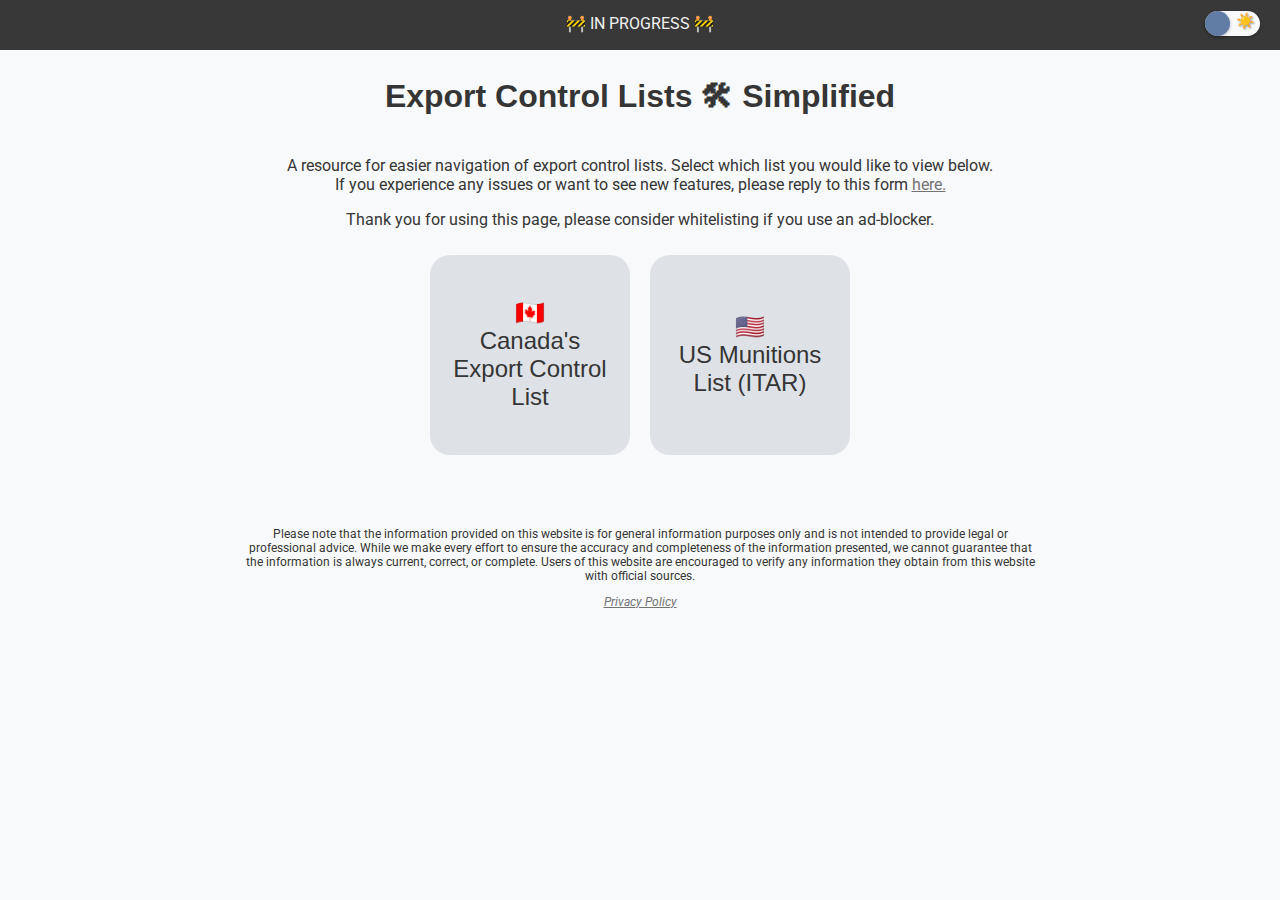
==== commit 11e479e0: "created new landing page and USML page" ====
--- a/index.html
+++ b/index.html
@@ -2,19 +2,27 @@
 <html lang="end">
   <head>
     
-    <!-- get the required files from 3rd party sources 
-    <link rel="preconnect" href="https://fonts.googleapis.com">
-    <link rel="preconnect" href="https://fonts.gstatic.com" crossorigin> --> 
+
+    <!-- Google tag (gtag.js) -->
+    <script async src="https://www.googletagmanager.com/gtag/js?id=G-XGR6N47JE9"></script>
+    <script>
+      window.dataLayer = window.dataLayer || [];
+      function gtag(){dataLayer.push(arguments);}
+      gtag('js', new Date());
+
+      gtag('config', 'G-XGR6N47JE9');
+    </script>
+
+
+
+    <!-- get the required files from 3rd party sources -->
     <link href='https://fonts.googleapis.com/css?family=Roboto&display=swap' rel='stylesheet' type='text/css'> 
-
-    <!-- <link rel="preload" href='https://fonts.googleapis.com/css?family=Roboto' rel='stylesheet' type='text/css' crossorigin> -->
-    <!-- use the font -->
 
     <meta name="viewport" content="width=device-width, initial-scale=1">
 
     <meta charset="UTF-8">
 
-    <title>Export Control List &#x1F1E8;&#x1F1E6; Simplified</title>
+    <title>Export Control Lists &#x1F6E0; Simplified</title>
     
     <link rel="shortcut icon" type="image/x-icon" href="media/favicon.ico"/>
 
@@ -33,31 +41,7 @@
 <body>
 
   <header>
-   
-    <input type="checkbox" class="toggler" aria-label="Hamburger Menu">
-    
-    <div class="hamburger"><div></div></div>
-    <div class="menu">
-        <div>
-            <ul>
-                <li><a href='#Group-1'>Group 1 - Dual-Use List</a></li>
-                  <!--
-                    <li><a href='#Category-1'>Category 1: Special materials and related equipment</a></li>
-                    <li><a href='#Category-2' onclick="expandAccordionWithParents('Category-2')">Category 2: Materials processing</a></li>
-                    <li><a href='#Group-1'>Category 3: Electronics</a></li>
-                    <li><a href='#Group-1'>Category 4: Computers</a></li>
-                    <li><a href='#Group-1'>Category 5 - Part 1: Telecommunications</a></li>
-                    <li><a href='#Group-1'>Category 5 - Part 2: “Information security”</a></li>
-                    <li><a href='#Group-1'>Category 6: Sensors and “lasers”</a></li>
-                    <li><a href='#Group-1'>Category 7: Navigation and avionics</a></li>
-                    <li><a href='#Group-1'>Category 8: Marine</a></li>
-                    <li><a href='#Group-1'>Category 9: Aerospace and propulsion</a></li>
-                  -->
-                
-                <li><a href='#Group-2'>Group 2 - Munitions List</a></li>
-            </ul>
-        </div>
-    </div>
+
 
     <div class="header">
       <p class="heading">&#x1F6A7;&nbsp;IN PROGRESS&nbsp;&#x1F6A7;</p>
@@ -79,14 +63,12 @@
   <main>
     
     <div class="centertitle">
-      <h1>Canada's Export Control List &nbsp;&#x1F1E8;&#x1F1E6;&nbsp; Simplified</h1>
-     
-      <!-- <p>&#x1F6A7;&nbsp;SECTIONS ARE STILL GETTING ADDED&nbsp;&#x1F6A7;</p> -->
+      <h1>Export Control Lists&nbsp;&#x1F6E0;&nbsp;Simplified</h1>
     </div>
     
-    <div>
+    <div class="centertitle">
     
-      <p><br>A resource for easier navigation of the Canadian ECL. Use the "+" buttons to expand individual sections and navigate through the full export control list. <br>If you experience any issues or want to see new features, please reply to this form 
+      <p><br>A resource for easier navigation of export control lists. Select which list you would like to view below.<br>If you experience any issues or want to see new features, please reply to this form 
         <a href="https://forms.gle/wMjY9FXB5MXua1k89">here.</a>
       </p>
       <p>Thank you for using this page, please consider whitelisting if you use an ad-blocker.</p>
@@ -94,3708 +76,25 @@
     </div>
 
 
-    <div>
 
-      <button class="accordion" id="Group-1">Group 1 - Dual-Use List</button>
-      <div class="panel accordion-content">
+    <div class="button-container">
+        
+        <a href="canadaECL.html">
+            <button class="large-button">&#x1F1E8;&#x1F1E6; <br>Canada's Export Control List</button>
+        </a>
 
-      
-      <button class="accordion" id="Category-1">Category 1: Special Materials And Related Equipment</button>
-      <div class="panel accordion-content">
+        <a href="USML.html">
+            <button class="large-button">&#x1F1FA;&#x1F1F8; <br>US Munitions List (ITAR)</button>
+        </a>
 
-
-
-
-      <button class="accordion">1-1.A. Systems, Equipment and Components</button>
-      <div class="panel accordion-content">
-        
-          <button class="accordion">1-1.A.1. Components made from fluorinated compounds</button>
-          <div class="panel accordion-content">
-            <ol type="a">
-              <li>Seals, gaskets, sealants or fuel bladders, specially designed for "aircraft" or aerospace use, made from more than 50% by weight of any of the materials specified by 1-1.C.9.b. or 1-1.C.9.c.;</li>
-              <li>Not used since 2015.</li>
-              <li>Not used since 2015.</li>
-            </ol>
-          </div>
-
-          <button class="accordion">1-1.A.2. "Composite" structures or laminates</button>
-          <div class="panel accordion-content">
-            <ol type="a">
-              <li>Made from any of the following:</li>
-              <ol type="1">
-                <li>An organic "matrix" and "fibrous or filamentary materials" specified by 1-1.C.10.c. or 1-1.C.10.d.; <strong>or</strong></li>
-                <li>Prepregs or preforms specified by 1-1.C.10.e.;</li>
-              </ol>
-              <li>Made from a metal or carbon "matrix", and any of the following:</li>
-                <ol type="1">
-                  <li>Carbon "fibrous or filamentary materials" having all of the following:
-                      <ol type="a">
-                          <li>A "specific modulus" exceeding 10.15 x 106 m; <strong>and</strong></li>
-                          <li>A "specific tensile strength" exceeding 17.7 x 104 m; <strong>or</strong></li>
-                      </ol>
-                  </li>
-                  <li>Materials specified by 1-1.C.10.c.</li>
-                </ol>
-              </ol>
-           
-              <p><strong><i>Note 1:</strong>
-                <br>1-1.A.2. does not apply to "composite" structures or laminates, made from epoxy resin impregnated carbon "fibrous or filamentary materials", for the repair of “civil aircraft” structures or laminates, having all of the following:
-                  <ol type="a">
-                    <li>An area not exceeding 1 m2;</li>
-                    <li>A length not exceeding 2.5 m; and</li>
-                    <li>A width exceeding 15 mm.</li>
-                  </i></ol>
-                </p>
-              
-              <p><strong><i>Note 2:</strong>
-              <br>1-1.A.2. does not apply to semi-finished items, specially designed for purely civilian applications as follows:</p>
-              <ol type="a">
-                <li>Sporting goods;</li>
-                <li>Automotive industry;</li>
-                <li>Machine tool industry;</li>
-                <li>Medical applications.</li>
-              </i></ol>
-             
-              <p><strong><i>Note 3:</strong>
-                <br>1-1.A.2.b.1. does not apply to semi-finished items containing a maximum of two dimensions of interwoven filaments and specially designed for applications as follows:</p>
-                <ol type="a">
-                  <li>Metal heat-treatment furnaces for tempering metals;</li>
-                  <li>Silicon boule production equipment.</li>
-                </i></ol>
-              
-              <p><strong><i>Note 4:</strong>
-              <br>1-1.A.2 does not apply to finished items specially designed for a specific application.</i></p>
-              
-              <p><strong><i>Note 5:</strong>
-              <br>1-1.A.3. does not apply to manufactures when coated or laminated with copper and designed for the production of electronic printed circuit boards.</i></p>
-              
-            </div>
-
-
-            <button class="accordion">1-1.A.3. Manufactures of non-“fusible” aromatic polyimides in film, sheet, tape or ribbon form having any of the following:</button>
-            <div class="panel accordion-content">
-
-              <ol type="a">
-                <li>A thickness exceeding 0.254 mm; <strong>or</strong></li>
-                <li>Coated or laminated with carbon, graphite, metals or magnetic substances.</li>
-              </ol>
-
-              <p><strong><i>Note:</strong>
-              <br>1-1.A.3. does not apply to manufactures when coated or laminated with copper and designed for the production of electronic printed circuit boards.</i></p>
-
-              <p><strong><i>N.B.:</strong>
-              <br>For “fusible” aromatic polyimides in any form, see 1-1.C.8.a.3.</i></p>
-
-            
-            </div>
-            
-           
-            <button class="accordion">1-1.A.4. Protective and detection equipment and components, not specially designed for military use, as follows:</button>
-            <div class="panel accordion-content">
-              <ol type="a">
-              
-                <li>Full face masks, filter canisters and decontamination equipment therefor, designed or modified for defence against any of the following, and specially designed components therefor:
-                  <p><strong><i>Note:</strong>
-                  <br>1-1.A.4.a. includes Powered Air Purifying Respirators (PAPR) that are designed or modified for defence against agents or materials, listed in 1-1.A.4.a.</i></p>
-                     
-                  <p><strong><i>Technical Notes:</strong>
-                  <br>For the purpose of 1-1.A.4.a:</i></p>
-                  <ol type="1"><i>
-                    <li>Full face masks are also known as gas masks.</li>
-                    <li>Filter canisters include filter cartridges.</li></i>
-                  </ol>
-                  <ol type="1">
-                    <li>“Biological agents”;</li>
-                    <li>‘Radioactive materials’;</li>
-                    <li>Chemical warfare (CW) agents; <strong>or</strong></li>
-                    <li>“Riot control agents”, including:
-                      <ol type="a">
-                        <li>α-Bromobenzeneacetonitrile, (Bromobenzyl cyanide) (CA) (CAS 5798-79-8);</li>
-                        <li>[(2-chlorophenyl) methylene] propanedinitrile, (o-Chlorobenzylidenemalononitrile) (CS) (CAS 2698-41-1);</li>
-                        <li>2-Chloro-1-phenylethanone, Phenylacyl chloride (ω-chloroacetophenone) (CN) (CAS 532-27-4);</li>
-                        <li>Dibenz-(b,f)-1,4-oxazephine, (CR) (CAS 257-07-8);</li>
-                        <li>10-Chloro-5,10-dihydrophenarsazine, (Phenarsazine chloride), (Adamsite), (DM) (CAS 578-94-9);</li>
-                        <li>N-Nonanoylmorpholine, (MPA) (CAS 5299-64-9);</li>
-                      </ol>
-                    </li>
-                  </ol>
-                </li>
-                
-                <li>
-                  <p>Protective suits, gloves and shoes, specially designed or modified for defence against any of the following:</p>
-                  <ol type="1">
-                    <li>“Biological agents”;</li>
-                    <li>‘Radioactive materials’; <strong>or</strong></li>
-                    <li>Chemical warfare (CW) agents;</li>
-                  </ol>
-                </li>
-
-                <li>
-                  <p>Detection systems, specially designed or modified for detection or identification of any of the following, and specially designed components therefor:</p>
-                  <ol type="1">
-                    <li>“Biological agents”;</li>
-                    <li>‘Radioactive materials’; <strong>or</strong></li>
-                    <li>Chemical warfare (CW) agents.</li>
-                  </ol>
-                </li>
-
-                <li>
-                  <p>Electronic equipment designed for automatically detecting or identifying the presence of “explosives” residues and utilising ‘trace detection’ techniques (e.g., surface acoustic wave, ion mobility spectrometry, differential mobility spectrometry, mass spectrometry).</p>
-
-                  <p><strong><i>Technical Note:</strong>
-                  'Trace detection’ is defined as the capability to detect less than 1 ppm vapour, or 1 mg solid or liquid.</p>
-
-                  <p><strong>Note 1:</strong>
-                  1-1.A.4.d. does not apply to equipment specially designed for laboratory use.</p>
-
-                  <p><strong>Note 2:</strong>
-                  1-1.A.4.d. does not apply to non-contact walk-through security portals.</i></p>
-                </li>
-              </ol>
-
-              <p><strong><i>Note:</strong>
-                <br>1-1.A.4. does not apply to:
-                <ol type="a">
-                  <li>Personal radiation monitoring dosimeters;</li>
-                  <li>Occupational health or safety equipment limited by design or function to protect against hazards specific to residential safety or civil industries, including:</li>
-                  <ol type="1">
-                    <li>mining;</li>
-                    <li>quarrying;</li>
-                    <li>agriculture;</li>
-                    <li>pharmaceutical;</li>
-                    <li>medical;</li>
-                    <li>veterinary;</li>
-                    <li>environmental;</li>
-                    <li>waste management;</li>
-                    <li>food industry.</li>
-                  </ol>
-                </i></il></ol>
-              </p>
-
-              <p><strong><i>Technical Notes:</strong></p>
-
-              <ol>
-                  <li>1-1.A.4. includes equipment and components that have been identified, successfully tested to national standards or otherwise proven effective, for the detection of or defence against ‘radioactive materials’, “biological agents”, chemical warfare agents, ‘simulants’ or “riot control agents”, even if such equipment or components are used in civil industries such as mining, quarrying, agriculture, pharmaceuticals, medical, veterinary, environmental, waste management, or the food industry.</li>
-                  <li>‘Simulant’: A substance or material that is used in place of toxic agent (chemical or biological) in training, research, testing or evaluation.</li>
-                  <li>For the purposes of 1-1.A.4., ‘radioactive materials’ are those selected or modified to increase their effectiveness in producing casualties in humans or animals, degrading equipment or damaging crops or the environment. </li>
-              </i></ol>
-
-            </div>
-
-
-
-            
-            <button class="accordion">1-1.A.5. Body armour and components therefor as follows:</button>
-            <div class="panel accordion-content">
-              <ol type="a">
-                <li>Soft body armour not manufactured to military standards or specifications, or to their equivalents and specially designed components therefor;</li>
-                <li>Hard body armour plates providing ballistic protection equal to or less than level IIIA (NIJ 0101.06, July 2008), or “equivalent standards”.</li>
-              </ol>
-
-              <p><strong><i>N.B. 1:</strong>
-              <br>For "fibrous or filamentary materials" used in the manufacture of body armour, see entry 1-1.C.10.</i></p>
-
-              <p><strong><i>N.B. 2:</strong>
-              <br>For body armour manufactured to military standards or specifications, see entry 2-13.d.</i></p>
-
-              <p><strong><i>Note 1:</strong>
-              <br>1-1.A.5. does not apply to body armour when accompanying its user for the user's own personal protection.</i></p>
-
-              <p><strong><i>Note 2:</strong>
-              <br>1-1.A.5. does not apply to body armour designed to provide frontal protection only from both fragment and blast from non-military explosive devices.</i></p>
-
-              <p><strong><i>Note 3:</strong>
-              <br>1-1.A.5. does not apply to body armour designed to provide protection only from knife, spike, needle or blunt trauma.</i></p>
-            
-            </div>
-            
-
-
-
-            
-            <button class="accordion">1-1.A.6. Equipment, specially designed or modified for the disposal of Improvised Explosive Devices (IEDs), as follows, and specially designed components and accessories therefor:</button>
-            <div class="panel accordion-content">
-                    
-              <ol type="a">
-                <li>Remotely operated vehicles;</li>
-                <li>'Disruptors';
-                  <br><strong><i>Technical Note:</i></strong>
-                  <br>For the purpose of 1-1.A.6.b., ‘disruptors’ are devices specially designed for the purpose of preventing the operation of an explosive device by projecting a liquid, solid or frangible projectile.</li>
-              </ol>
-
-              <p><strong><i>N.B.:</strong>
-              <br>For equipment specially designed for military use for the disposal of IEDs, see also 2-4.</i></p>
-
-              <p><strong><i>Note:</strong>
-              <br>1-1.A.6. does not apply to equipment when accompanying its operator.</i></p>
-            
-            </div>
-            
-
-            <button class="accordion">1-1.A.7. Equipment and devices, specially designed to initiate charges and devices containing "energetic materials", by electrical means, as follows:</button>
-            <div class="panel accordion-content">
-              <ol type="a">
-                <li> Explosive detonator firing sets designed to drive explosive detonators specified by 1-1.A.7.b.</li>
-                <li> Electrically driven explosive detonators as follows:
-                  <ol = type="1">
-                    <li>Exploding bridge (EB);</li>
-                    <li>Exploding bridge wire (EBW);</li>
-                    <li>Slapper;</li>
-                    <li>Exploding foil initiators (EFI).</li>
-                  </ol>
-                </li>
-              </ol>
-
-              <p><strong><i>Technical Notes:</strong></p>
-                <ol type="1">
-                  <li>The word initiator or igniter is sometimes used in place of the word detonator.</li>
-                  <li>For the purpose of 1-1.A.7.b. the detonators of concern all utilise a small electrical conductor (bridge, bridge wire, or foil) that explosively vaporises when a fast, high-current electrical pulse is passed through it. In non-slapper types, the exploding conductor starts a chemical detonation in a contacting high explosive material such as PETN (pentaerythritoltetranitrate). In slapper detonators, the explosive vaporisation of the electrical conductor drives a flyer or slapper across a gap, and the impact of the slapper on an explosive starts a chemical detonation. The slapper in some designs is driven by magnetic force. The term exploding foil detonator may refer to either an EB or a slapper-type detonator.</li>
-                </i></ol>
-
-              <p><strong><i>N.B.:</strong>
-              <br>For equipment and devices specially designed for military use see the Munitions List.</i></p>
-            
-            </div>
-            
-            <button class="accordion">1-1.A.8. Charges, devices and components, as follows:</button>
-            <div class="panel accordion-content">
-              <ol type="a">
-                <li>'Shaped charges' having all of the following:</li>
-                  <ol = type="1">
-                    <li>Net Explosive Quantity (NEQ) greater than 90 g; <strong>and</strong></li>
-                    <li>Outer casing diameter equal to or greater than 75 mm;</li>
-                  </ol>
-                <li>Linear shaped cutting charges having all of the following, and specially designed components therefor:</li>
-                  <ol = type="1">
-                    <li>An explosive load greater than 40 g/m; <strong>and</strong></li>
-                    <li>A width of 10 mm or more;</li>
-                  </ol>
-                <li>Detonating cord with explosive core load greater than 64 g/m;</li>
-                <li>Cutters, other than those specified by 1-1.A.8.b., and severing tools, having a NEQ greater than 3.5 kg.</li>
-              </ol>
-
-              <p><strong><i>Note:</strong><br>The only charges and devices specified in 1-1.A.8. are those containing "explosives" listed in the Annex to Category 1 and mixtures thereof.</i></p>
-
-              <p><strong><i>Technical Note:</strong>
-              <br>‘Shaped charges’ are explosive charges shaped to focus the effects of the explosive blast.</i></p>
-            
-            </div>
-        
-        </div> <!-- 1-1.A. Systems, Equipmetn and Components div -->
-      
-
-        <button class="accordion">1-1.B. Test, Inspection and Production Equipment</button>
-        <div class="panel accordion-content">
-
-          <button class="accordion">1-1.B.1. Equipment for the production or inspection of “composite” structures or laminates specified by 1-1.A.2. or “fibrous or filamentary materials” specified by 1-1.C.10., as follows, and specially designed components and accessories therefor:</button>
-          <div class="panel accordion-content">
-            <ol type="a">
-              <li>Filament winding machines, of which the motions for positioning, wrapping and winding fibres are coordinated and programmed in three or more ‘primary servo positioning’ axes, specially designed for the manufacture of "composite" structures or laminates, from “fibrous or filamentary materials”;</li>
-              <li>‘Tape-laying machines’, of which the motions for positioning and laying tape are coordinated and programmed in five or more ‘primary servo positioning’ axes, specially designed for the manufacture of “composite” airframe or missile structures;<br><strong><i>Technical Note:</strong><br>For the purposes of 1-1.B.1.b., ‘tape-laying machines’ have the ability to lay one or more ‘filament bands’ limited to widths greater than 25.4 mm and less than or equal to 304.8 mm, and to cut and restart individual ‘filament band’ courses during the laying process.</i></li>
-              <li>Multidirectional, multidimensional weaving machines or interlacing machines, including adapters and modification kits, specially designed or modified for weaving, interlacing or braiding fibres, for "composite" structures;<br><strong><i>Technical Note:</strong><br>For the purposes of 1-1.B.1.c., the technique of interlacing includes knitting.</i>
-              </li>
-              <li>Equipment specially designed or adapted for the production of reinforcement fibres, as follows:
-                <ol type="1">
-                  <li>Equipment for converting polymeric fibres (such as polyacrylonitrile, rayon, pitch or polycarbosilane) into carbon fibres or silicon carbide fibres, including special equipment to strain the fibre during heating;</li>
-                  <li>Equipment for the chemical vapour deposition of elements or compounds, on heated filamentary substrates, to manufacture silicon carbide fibres;</li>
-                  <li>Equipment for the wet-spinning of refractory ceramics (such as aluminium oxide);</li>
-                  <li>Equipment for converting aluminium containing precursor fibres into alumina fibres by heat treatment;</li>
-                </ol>
-              </li>
-              <li>Equipment for producing prepregs specified by 1-1.C.10.e. by the hot melt method;</li>
-              <li>Non-destructive inspection equipment specially designed for "composite" materials, as follows:
-                <ol type="1">
-                  <li>X-ray tomography systems for three dimensional defect inspection;</li>
-                  <li>Numerically controlled ultrasonic testing machines of which the motions for positioning transmitters or receivers are simultaneously coordinated and programmed in four or more axes to follow the three dimensional contours of the component under inspection;</li>
-                </ol>
-              </li>
-              <li>‘Tow-placement machines’, of which the motions for positioning and laying tows are coordinated and programmed in two or more ‘primary servo positioning’ axes, specially designed for the manufacture of "composite" airframe or missile structures.<br><strong><i>Technical Note:</strong><br>For the purposes of 1-1.B.1.g., ‘tow-placement machines’ have the ability to place one or more ‘filament bands’ having widths less than or equal to 25.4 mm, and to cut and restart individual ‘filament band’ courses during the placement process.</i></li>
-
-            </ol>
-
-            <p><strong><i>Technical Notes:</strong></p>
-              <ol type="1">
-                <li>For the purposes of 1-1.B.1., ‘primary servo positioning’ axes control, under computer program direction, the position of the end effector (i.e., head) in space relative to the work piece at the correct orientation and direction to achieve the desired process.</li>
-                <li>For the purposes of 1-1.B.1., a ‘filament band’ is a single continuous width of fully or partially resin-impregnated tape, tow or fibre. Fully or partially resin-impregnated ‘filament bands’ include those coated with dry powder that tacks upon heating.</li>
-                </i>
-              </ol>
-
-          </div>
-
-
-          <button class="accordion">1-1.B.2. Equipment designed to produce metal alloy powder or particulate materials and having all of the following:</button>
-          <div class="panel accordion-content">
-            <ol type="a">
-              <li>Specially designed to avoid contamination; <strong>and</strong></li>
-              <li>Specially designed for use in one of the processes specified by 1-1.C.2.c.2.</li>
-            </ol>
-          </div>
-
-
-          <button class="accordion">1-1.B.3. Tools, dies, moulds or fixtures, for “superplastic forming” or “diffusion bonding” titanium, aluminium or their alloys, specially designed for the manufacture of any of the following:</button>
-          <div class="panel accordion-content">
-            <ol type="a">
-              <li>Airframe or aerospace structures;</li>
-              <li>“Aircraft” or aerospace engines; or</li>
-              <li>Specially designed components for structures specified by 1-1.B.3.a. or for engines specified by 1-1.B.3.b.</li>
-            </ol>
-          </div>
-
-
-        </div> <!-- -----------1-1.B. Test, Inspection and Production Equipment div ----------- -->
-
-
-        <button class="accordion">1-1.C. Materials</button>
-        <div class="panel accordion-content">
-
-          
-          <button class="accordion">Technical Note:</button>
-          <div class="panel accordion-content">
-
-            <p><strong><i>Metals and alloys</strong></p>
-            <p>Unless provision to the contrary is made, the words 'metals' and 'alloys' cover crude and semi-fabricated forms, as follows:</p>
-
-            <p><strong>Crude forms</strong></p>
-            <p>Anodes, balls, bars (including notched bars and wire bars), billets, blocks, blooms, brickets, cakes, cathodes, crystals, cubes, dice, grains, granules, ingots, lumps, pellets, pigs, powder, rondelles, shot, slabs, slugs, sponge, sticks;</p>
-
-            <p><strong>Semi-fabricated forms (whether or not coated, plated, drilled or punched)</strong></p>
-              <ol type="a">
-                <li>Wrought or worked materials fabricated by rolling, drawing, extruding, forging, impact extruding, pressing, graining, atomising, and grinding, i.e.: angles, channels, circles, discs, dust, flakes, foils and leaf , forging, plate, powder, pressings and stampings, ribbons, rings, rods (including bare welding rods, wire rods, and rolled wire), sections, shapes, sheets, strip, pipe and tubes (including tube rounds, squares, and hollows), drawn or extruded wire;</li>
-                <li>Cast material produced by casting in sand, die, metal, plaster or other types of moulds, including high pressure castings, sintered forms, and forms made by powder metallurgy.</li>
-              </ol>
-            <p>The object of the control should not be defeated by the export of non-listed forms alleged to be finished products but representing in reality crude forms or semi-fabricated forms.</p>
-            </i>
-            
-          </div>
-
-          
-
-          <button class="accordion">1-1.C.1. Materials specially designed for absorbing electromagnetic radiation, or intrinsically conductive polymers, as follows:</button>
-          <div class="panel accordion-content">
-            <ol type="a">
-              <li>Materials for absorbing frequencies exceeding 2 x 108 Hz but less than 3 x 1012 Hz;
-                <br><i><strong>Note 1:</strong><br>1-1.C.1.a does not apply to:
-                  <ol type="a">
-                    <li>Hair type absorbers, constructed of natural or synthetic fibres, with non-magnetic loading to provide absorption;</li>
-                    <li>Absorbers having no magnetic loss and whose incident surface is non-planar in shape, including pyramids, cones, wedges and convoluted surfaces;</li>
-                    <li>Planar absorbers, having all of the following:
-                      <ol type="1">
-                        <li>Made from any of the following: 
-                          <ol type="a">
-                            <li>Plastic foam materials (flexible or non-flexible) with carbon-loading, or organic materials, including binders, providing more than 5% echo compared with metal over a bandwidth exceeding ±15% of the centre frequency of the incident energy, and not capable of withstanding temperatures exceeding 450 K (177° C); <strong>or</strong></li>
-                            <li>Ceramic materials providing more than 20% echo compared with metal over a bandwidth exceeding ±15% of the centre frequency of the incident energy, and not capable of withstanding temperatures exceeding 800 K (527° C);
-                          
-                            <br><strong>Technical Note:</strong>
-                            <br>Absorption test samples for 1-1.C.1.a. Note 1.c.1. should be a square at least 5 wavelengths of the centre frequency on a side and positioned in the far field of the radiating element.
-                            </li>
-                          </ol>
-                        </li>
-                        <li>Tensile strength less than 7 x 106 N/m2; <strong>and</strong></li>
-                        <li>Compressive strength less than 14 x 106 N/m2;</li>
-                    </li>
-                    <li>Planar absorbers made of sintered ferrite, having all of the following:
-                      <ol type="1">
-                        <li>A specific gravity exceeding 4.4; <strong>and</strong></li>
-                        <li>A maximum operating temperature of 548 K (275° C ) or less;</li>
-                      </ol>
-                    </li>
-                    <li>Planar absorbers having no magnetic loss and fabricated from ‘open-cell foam’ plastic material with a density of 0.15 grams/cm3 or less. 
-                    <br><strong>Technical Note:</strong>
-                    <br>‘Open-cell foams’ are flexible and porous materials, having an inner structure open to the atmosphere. ‘Open-cell foams’ are also known as reticulated foams.
-                    <p><strong>Note 2:</strong><br>Nothing in Note 1 releases magnetic materials to provide absorption when contained in paint.</p>
-                    </li>
-                  </ol>
-                </i>
-              </li>
-
-              <li>Materials not transparent to visible light and specially designed for absorbing near-infrared radiation having a wavelength exceeding 810 nm but less than 2000 nm (frequencies exceeding 150 THz but less than 370 THz);
-                <i><br><strong>Note:</strong>
-                    <br>1-1.C.1.b. does not apply to materials, specially designed or formulated for any of the following applications:
-                    <ol type="a">
-                      <li>“Laser” marking of polymers; <strong>or</strong></li>
-                      <li>“Laser” welding of polymers.</li>
-                    </ol>
-                </i>
-              </li>
-
-              <li>Intrinsically conductive polymeric materials with a ‘bulk electrical conductivity’ exceeding 10,000 S/m (Siemens per metre) or a ‘sheet (surface) resistivity’ of less than 100 ohms/square, based on any of the following polymers:
-                <ol type="1">
-                  <li>Polyaniline;</li>
-                  <li>Polypyrrole;</li>
-                  <li>Polythiophene;</li>
-                  <li>Poly phenylene-vinylene; <strong>or</strong></li>
-                  <li>Poly thienylene-vinylene.
-                 </li>
-                </ol>
-                  
-                  <i><br><strong>Technical Note:</strong>
-                  <br>‘Bulk electrical conductivity’ and ‘sheet (surface) resistivity’ should be determined using ASTM D-257 or national equivalents.
-                  <p><strong>Note:</strong>
-                  <br>1-1.C.1.c. does not apply to materials in a liquid form.
-                  </i></p>
-
-              </li>
-            </ol>
-          
-          </div>
-
-
-          
-          <button class="accordion">1-1.C.2. Metal alloys, metal alloy powder and alloyed materials, as follows:</button>
-          <div class="panel accordion-content">
-
-            <i><p><strong>Note:</strong>
-              <br>1-1.C.2. does not apply to metal alloys, metal alloy powder and alloyed materials, specially formulated for coating purposes.</p>
-            <p><strong>Technical Notes:</strong></p>
-              <ol type="1">
-                <li>The metal alloys in 1-1.C.2. are those containing a higher percentage by weight of the stated metal than of any other element.</li>
-                <li>‘Stress-rupture life’ should be measured in accordance with ASTM standard E-139 or national equivalents.</li>
-                <li>‘Low cycle fatigue life’ should be measured in accordance with ASTM Standard E-606 ‘Recommended Practice for Constant-Amplitude Low-Cycle Fatigue Testing’ or national equivalents. Testing should be axial with an average stress ratio equal to 1 and a stress-concentration factor (Kt) equal to 1. The average stress ratio is defined as maximum stress minus minimum stress divided by maximum stress.</li>
-              </ol>
-            </i>
-            <p>
-            <ol type="a">
-              
-              <li>Aluminides, as follows:
-                <ol type="1">
-                  <li>Nickel aluminides containing a minimum of 15% by weight aluminium, a maximum of 38% by weight aluminium and at least one additional alloying element;</li>
-                  <li>Titanium aluminides containing 10% by weight or more aluminium and at least one additional alloying element;</li>
-                </ol>
-              </li>
-              
-              <li>Metal alloys, as follows, made from the powder or particulate material specified by 1-1.C.2.c.:
-                <ol type="1">
-                  <li>Nickel alloys having any of the following:
-                    <ol type="a">
-                      <li>A ‘stress-rupture life’ of 10,000 hours or longer at 923 K (650° C) at a stress of 676 MPa; <strong>or</strong></li>
-                      <li>A ‘low cycle fatigue life’ of 10,000 cycles or more at 823 K (550° C) at a maximum stress of 1,095 MPa;</li>
-                    </ol>
-                  </li>
-                  
-                  <li>Niobium alloys having any of the following:
-                    <ol type="a">
-                      <li>A ‘stress-rupture life’ of 10,000 hours or longer at 1,073 K (800° C) at a stress of 400 MPa; <strong>or</strong></li>
-                      <li>A ‘low cycle fatigue life’ of 10,000 cycles or more at 973 K (700° C) at a maximum stress of 700 MPa;</li>
-                    </ol>
-                  </li>
-                  
-                  <li>Titanium alloys having any of the following:
-                    <ol type="a">
-                      <li>A ‘stress-rupture life’ of 10,000 hours or longer at 723 K (450° C) at a stress of 200 MPa; <strong>or</strong></li>
-                      <li>A ‘low cycle fatigue life’ of 10,000 cycles or more at 723 K (450° C) at a maximum stress of 400 MPa;</li>
-                    </ol>
-                  </li>
-                  
-                  <li>Aluminium alloys having any of the following:
-                    <ol type="a">
-                      <li>A tensile strength of 240 MPa or more at 473 K (200° C);<strong>or</strong></li>
-                      <li>A tensile strength of 415 MPa or more at 298 K (25° C);</li>
-                    </ol>
-                  </li>
-                  
-                  <li>Magnesium alloys having all of the following:
-                    <ol type="a">
-                      <li>A tensile strength of 345 MPa or more;<strong>and</strong></li>
-                      <li>A corrosion rate of less than 1 mm/year in 3% sodium chloride aqueous solution measured in accordance with ASTM standard G-31 or national equivalents;</li>
-                    </ol>
-                  </li>
-                </ol>
-              </li>
-              
-              <li>Metal alloy powder or particulate material, having all of the following:
-                <ol type="1">
-                  <li>Made from any of the following composition systems:
-                    <br><i><strong>Technical Note:</strong>
-                      <br>X in the following equals one or more alloying elements.</i>
-                    <ol type="a">
-                      <li>Nickel alloys (Ni-Al-X, Ni-X-Al) qualified for turbine engine parts or components, i.e. with less than 3 non-metallic particles (introduced during the manufacturing process) larger than 100 μm in 109 alloy particles;</li>
-                      <li>Niobium alloys (Nb-Al-X or Nb-X-Al, Nb-Si-X or Nb-X-Si, Nb-Ti-X or Nb-X-Ti);</li>
-                      <li>Titanium alloys (Ti-Al-X or Ti-X-Al);</li>
-                      <li>Aluminium alloys (Al-Mg-X or Al-X-Mg, Al-Zn-X or Al-X-Zn, Al-Fe-X or Al-X-Fe); <strong>or</strong></li>
-                      <li>Magnesium alloys (Mg-Al-X or Mg-X-Al);</li>
-                    </ol>
-                  </li>
-                  
-                  <li>Made in a controlled environment by any of the following processes:
-                    <ol type="a">
-                      <li>‘Vacuum atomisation’;</li>
-                      <li>‘Gas atomisation’;</li>
-                      <li>‘Rotary atomisation’;</li>
-                      <li>‘Splat quenching’;</li>
-                      <li>‘Melt spinning’ and ‘comminution’;</li>
-                      <li>‘Melt extraction’ and ‘comminution’;</li>
-                      <li>‘Mechanical alloying’; <strong>or</strong></li>
-                      <li>‘Plasma atomisation' ; <strong>and</strong></li>
-                    </ol>
-                  </li>
-                  
-                  <li>Capable of forming materials specified by 1-1.C.2.a. or 1-1.C.2.b.;</li>
-
-                </ol>
-              </li>
-              
-              <li>Alloyed materials having all of the following:
-                <ol type="1">
-                  <li>Made from any of the composition systems specified by 1-1.C.2.c.1.;</li>
-                  <li>In the form of uncomminuted flakes, ribbons or thin rods; <strong>and</strong></li>
-                  <li>Produced in a controlled environment by any of the following:
-                    <ol type="a">
-                      <li>‘Splat quenching’;</li>
-                      <li>‘Melt spinning’; <strong>or</strong></li>
-                      <li>‘Melt extraction’;</li>
-                    </ol>
-                  <i><strong>Technical Notes:</strong>
-                    <ol type="1">
-                      <li>‘Vacuum atomisation’ is a process to reduce a molten stream of metal to droplets of a diameter of 500 μm or less by the rapid evolution of a dissolved gas upon exposure to a vacuum.</li>
-                      <li>‘Gas atomisation’ is a process to reduce a molten stream of metal alloy to droplets of 500 μm diameter or less by a high pressure gas stream.</li>
-                      <li>‘Rotary atomisation’ is a process to reduce a stream or pool of molten metal to droplets to a diameter of 500 μm or less by centrifugal force.</li>
-                      <li>‘Splat quenching’ is a process to ‘solidify rapidly’ a molten metal stream impinging upon a chilled block, forming a flake-like product.</li>
-                      <li>‘Melt spinning’ is a process to ‘solidify rapidly’ a molten metal stream impinging upon a rotating chilled block, forming a flake, ribbon or rod-like product.</li>
-                      <li>‘Comminution’ is a process to reduce a material to particles by crushing or grinding.</li>
-                      <li>‘Melt extraction’ is a process to ‘solidify rapidly’ and extract a ribbon-like alloy product by the insertion of a short segment of a rotating chilled block into a bath of a molten metal alloy.</li>
-                      <li>‘Mechanical alloying’ is an alloying process resulting from the bonding, fracturing and rebonding of elemental and master alloy powders by mechanical impact. Non-metallic particles may be incorporated in the alloy by addition of the appropriate powders. </li>
-                      <li>‘Plasma atomisation’ is a process to reduce a molten stream or solid metal to droplets of 500 μm diameter or less, using plasma torches in an inert gas environment.</li>
-                      <li>‘Solidify rapidly’ is a process involving the solidification of molten material at cooling rates exceeding 1000 K/sec.</i></li>
-                    </ol>
-
-                  </li>
-                </ol>
-              </li>
-            </ol>
-            </p>
-          </div>
-
-
-
-          <button class="accordion">1-1.C.3. Magnetic metals, of all types and of whatever form, having any of the following:</button>
-          <div class="panel accordion-content">
-
-              <ol type="a"><li>Initial relative permeability of 120,000 or more and a thickness of 0.05 mm or less;
-                <p><strong><i>Technical Note:
-                  <br></i></strong><i>Measurement of initial relative permeability must be performed on fully annealed materials.</i></p></li><li>Magnetostrictive alloys having any of the following:
-                    <ol type="1"><li>A saturation magnetostriction of more than 5 x 10<sup>-4</sup>; <strong>or</strong></li>
-                      <li>A magnetomechanical coupling factor (k) of more than 0.8; <strong>or</strong></li></ol></li>
-                      <li>Amorphous or ‘nanocrystalline’ alloy strips, having all of the following:<ol type="1"><li>A composition having a minimum of 75% by weight of iron, cobalt or nickel;</li>
-                        <li>A saturation magnetic induction (B<sub>s</sub>) of 1.6 T or more; <strong>and</strong></li>
-                        <li>Any of the following:<ol type="a"><li>A strip thickness of 0.02 mm or less; <strong>or</strong></li>
-                          <li>An electrical resistivity of 2 x 10<sup>-4</sup> ohm cm or more.</li>
-                        </ol>
-                      </li>
-                    </ol>
-                    <p><strong><i>Technical Note:<br></i></strong><i>‘Nanocrystalline’ materials in 1-1.C.3.c. are those materials having a crystal grain size of 50 nm or less, as determined by X-ray diffraction.</i></p>
-                  </li>
-                </ol>
-                <p>
-
-          </div>
-
-          <button class="accordion">1-1.C.4. Uranium titanium alloys or tungsten alloys with a "matrix" based on iron, nickel or copper, having all of the following:</button>
-          <div class="panel accordion-content">
-
-              <ol type="a">
-                <li>A density exceeding 17.5 g/cm<sup>3</sup>;</li>
-                <li>An elastic limit exceeding 880 MPa;</li>
-                <li>An ultimate tensile strength exceeding 1,270 MPa; <strong>and</strong></li>
-                <li>An elongation exceeding 8%.</li></ol>
-
-          </div>
-
-          <button class="accordion">1-1.C.5. “Superconductive” “composite” conductors in lengths exceeding 100 m or with a mass exceeding 100 g, as follows:</button>
-          <div class="panel accordion-content">
-
-            <ol type="a">
-              <li>“Superconductive” “composite” conductors containing one or more niobium-titanium ‘filaments’, having all of the following:
-                <ol type="1">
-                  <li>Embedded in a "matrix” other than a copper or copper-based mixed “matrix”; <strong>and</strong></li>
-                  <li>Having a cross-section area less than 0.28 x 10<sup>-4</sup> mm<sup>2</sup> (6 μm in diameter for circular 'filaments');</li>
-                </ol></li>
-                <li>“Superconductive” “composite” conductors consisting of one or more "superconductive” ‘filaments’ other than niobium-titanium, having all of the following:
-                  <ol type="1">
-                    <li>A “critical temperature” at zero magnetic induction exceeding 9.85 K (-263.31° C); <strong>and</strong></li>
-                    <li>Remaining in the “superconductive” state at a temperature of 4.2 K (-268.96° C) when exposed to a magnetic field oriented in any direction perpendicular to the longitudinal axis of conductor and corresponding to a magnetic induction of 12 T with critical current density exceeding 1,750 A/mm<sup>2</sup> on overall cross-section of the conductor.</li>
-                  </ol></li>
-                  <li>“Superconductive” “composite” conductors consisting of one or more “superconductive” ‘filaments’, which remain "superconductive" above 115 K (-158.16° C).</li>
-                </ol>
-                <p><strong><i>Technical Note:<br></i></strong><i>For the purpose of 1-1.C.5., ‘filaments’ may be in wire, cylinder, film, tape or ribbon form.</i>
-
-          </div>
-
-          <button class="accordion">1-1.C.6. Fluids and lubricating materials, as follows:</button>
-          <div class="panel accordion-content">
-          
-            <ol type="a">
-              <li>Not used since 2015.</li>
-              <li>Lubricating materials containing, as their principal ingredients,
-                <ol type="1">
-                  <li>phenylene or alkylphenylene ethers or thio-ethers, or their mixtures, containing more than two ether or thio-ether functions or mixtures thereof;</li>
-                </ol></li>
-                <li>Damping or flotation fluids, having all of the following:
-                  <ol type="1">
-                    <li>Purity exceeding 99.8%;</li>
-                    <li>Containing less than 25 particles of 200 µm or larger in size per 100 ml; <strong>and</strong></li>
-                    <li>Made from at least 85% of any of the following:
-                      <ol type="a">
-                        <li>Dibromotetrafluoroethane (CAS 25497-30-7, 124-73-2, 27336-23-8);</li>
-                        <li>Polychlorotrifluoroethylene (oily and waxy modifications only); <strong>or</strong></li>
-                        <li>Polybromotrifluoroethylene;</li>
-                      </ol></li>
-                    </ol>
-                  </li>
-                  <li>Fluorocarbon fluids designed for electronic cooling and having all of the following:
-                    <ol type="1">
-                      <li>Containing 85% by weight or more of any of the following, or mixtures thereof:
-                        <ol type="a">
-                          <li>Monomeric forms of perfluoropolyalkylether-triazines or perfluoroaliphatic-ethers;</li>
-                          <li>Perfluoroalkylamines;</li>
-                          <li>Perfluorocycloalkanes; <strong>or</strong></li>
-                          <li>Perfluoroalkanes;</li>
-                        </ol>
-                      </li>
-                    <li>Density at 298 K (25° C) of 1.5 g/ml or more;</li>
-                    <li>In a liquid state at 273 K (0° C); <strong>and</strong></li>
-                    <li>Containing 60% or more by weight of fluorine.</li>
-                  </ol>
-                  <p><strong><i>Note:<br></i></strong><i>1-1.C.6.d. does not apply to materials specified and packaged as medical products.</i></p></li>
-                </ol>
-
-          </div>
-
-          <button class="accordion">1-1.C.7. Ceramic powders, ceramic-“matrix” “composite” materials and ‘precursor materials’, as follows:</button>
-          <div class="panel accordion-content">
-            <ol type="a">
-              <li>Ceramic powders of titanium diboride (TiB<sub>2</sub>) (CAS 12045-63-5) having total metallic impurities, excluding intentional additions, of less than 5,000 ppm, an average particle size equal to or less than 5 μm and no more than 10% of the particles larger than 10 μm;</li>
-              <li>Not used since 2016</li>
-              <li>Ceramic-“matrix” “composite” materials as follows:
-                <ol type="1">
-                  <li>Ceramic-ceramic “composite” materials with a glass or oxide-“matrix” and reinforced with any of the following:
-                    <ol type="a">
-                      <li>Continuous fibres made from any of the following materials:
-                        <ol type="1">
-                          <li>Al<sub>2</sub>O<sub>3</sub> (CAS 1344-28-1); or</li>
-                          <li>Si-C-N; or <br><strong><i>Note:</i></strong><br><i>1-1.C.7.c.1.a. does not apply to “composites” containing fibres with a tensile strength of less than 700 MPa at 1,273 K (1,000° C) or tensile creep resistance of more than 1% creep strain at 100 MPa load and 1,273 K (1,000° C) for 100&nbsp;hours.</i></li>
-                        </ol>
-                      </li>
-                      <li>Fibres being all of the following:
-                        <ol type="1">
-                          <li>Made from any of the following materials:
-                            <ol type="a">
-                              <li>Si-N;</li>
-                              <li>Si-C;</li>
-                              <li>Si-Al-O-N; <strong>or</strong></li>
-                              <li>Si-O-N; <strong>and</strong></li>
-                            </ol>
-                          </li>
-                          <li>Having a "specific tensile strength" exceeding 12.7 x 10<sup>3</sup> m;</li>
-                        </ol>
-                      </li>
-                    </ol>
-                  </li>
-                  <li>Ceramic -“matrix” “composite” materials with a “matrix” formed of carbides or nitrides of silicon, zirconium or boron;<br><br>N.B.:<br>For items previously specified by 1-1.C.7.c. see 1-1.C.7.c.1.b.</li>
-                </ol>
-              </li>
-              <li>Not used since 2016<br><strong>N.B.:</strong><br>For items previously specified by 1-1.C.7.d. see 1-1.C.7.c.2.</li>
-              <li>‘Precursor materials’ specially designed for the “production” of materials specified by 1 1.C.7.c., as follows:
-                <ol type="1">
-                  <li>Polydiorganosilanes;</li>
-                  <li>Polysilazanes;</li>
-                  <li>Polycarbosilazanes;<br><strong><i>Technical Note:</i></strong><br><i>For the purposes of 1-1.C.7., ‘precursor materials’ are special purpose polymeric or metallo-organic materials used for the “production” of silicon carbide, silicon nitride, or ceramics with silicon, carbon and nitrogen.</i>
-                  </li>
-                </ol>
-              </li>
-              <li>Not used since 2016<br><strong>N.B.:</strong><br><i>For items previously specified by 1-1.C.7.f. see 1-1.C.7.c.1.a.</i></li>
-            </ol>
-
-          </div>
-
-
-
-          <button class="accordion">1-1.C.8. Non-fluorinated polymeric substances as follows:</button>
-          <div class="panel accordion-content">
-
-
-            <ol type="a"><li>Imides as follows:<ol type="1"><li>Bismaleimides;</li><li>Aromatic polyamide-imides (PAI) having a 'glass transition temperature (Tg)' exceeding 563 K (290° C);</li><li>Aromatic polyimides having a ‘glass transition temperature (Tg)’ exceeding 505 K (232° C);</li><li>Aromatic polyetherimides having a 'glass transition temperature (Tg)' exceeding 563 K (290° C); <br><i><br><strong>Note:</strong> <br>1-1.C.8.a. applies to the substances in liquid or solid "fusible" form, including resin, powder, pellet, film, sheet, tape, or ribbon. </i><br><br><strong><i>N.B.:</i></strong> <i><br>For non-"fusible" aromatic polyimides in film, sheet, tape, or ribbon form, see 1-1.A.3.</i></li></ol></li><li>Not used since 2014</li><li>Not used since 2006</li><li>Polyarylene ketones;</li><li>Polyarylene sulphides, where the arylene group is biphenylene, triphenylene or combinations thereof;</li><li>Polybiphenylenethersulphone having a 'glass transition temperature (Tg)' exceeding 563 K (290° C).</li></ol><p><strong><i>Technical Notes:<br></i></strong><i>1. The ‘glass transition temperature (Tg)’ for 1-1.C.8.a.2. thermoplastic materials, 1-1.C.8.a.4. materials and 1-1.C.8.f. materials is determined using the method described in ISO 11357-2 (1999) or national equivalents. </i></p><p><i>2. The ‘glass transition temperature (Tg)’ for 1-1.C.8.a.2. thermosetting materials and 1-1.C.8.a.3. materials is determined using the 3-point bend method described in ASTM D 7028-07 or equivalent national standard. The test is to be performed using a dry test specimen which has attained a minimum of 90% degree of cure as specified by ASTM E 2160-04 or equivalent national standard, and was cured using the combination of standard- and post-cure processes that yield the highest Tg.</i></p>
-
-          </div>
-
-
-          <button class="accordion">1-1.C.9. Unprocessed fluorinated compounds as follows:</button>
-          <div class="panel accordion-content">
-            
-            <ol type="a"><li>Not used since 2015</li><li>Fluorinated polyimides containing 10% by weight or more of combined fluorine;</li><li>Fluorinated phosphazene elastomers containing 30% by weight or more of combined fluorine.</li></ol>
-          
-          </div>
-
-          
-
-          <button class="accordion">1-1.C.10. "Fibrous or filamentary materials" as follows:</button>
-          <div class="panel accordion-content">
-
-            <p><i><strong><i>Technical Notes:</i></strong><i><br></i></i><i>1. For the purpose of calculating “specific tensile strength”, “specific modulus” or specific weight of “fibrous or filamentary materials” in 1-1.C.10.a., 1-1.C.10.b., 1-1.C.10.c. or 1-1.C.10.e.1.b., the tensile strength and modulus should be determined by using Method A described in ISO 10618 (2004) or national equivalents.</i></p><p><i>2. Assessing the “specific tensile strength”, “specific modulus” or specific weight of non-unidirectional “fibrous or filamentary materials” (e.g., fabrics, random mats or braids) in 1-1.C.10.is to be based on the mechanical properties of the constituent unidirectional monofilaments (e.g., monofilaments, yarns, rovings or tows) prior to processing into the non-unidirectional “fibrous or filamentary materials”.</i></p><ol type="a"><li>Organic “fibrous or filamentary materials”, having all of the following:<ol type="1"><li>“Specific modulus” exceeding 12.7 x 10<sup>6</sup> m; <strong>and</strong></li><li>“Specific tensile strength” exceeding 23.5 x 10<sup>4</sup> m; <br><br><strong><i>Note:</i></strong><i><br>1-1.C.10.a. does not apply to polyethylene.</i><br><br></li></ol></li><li>Carbon “fibrous or filamentary materials”, having all of the following:<ol type="1"><li>“Specific modulus” exceeding 14.65 x 10<sup>6</sup> m; <strong>and</strong></li><li>“Specific tensile strength” exceeding 26.82 x 10<sup>4</sup> m;<br><br><strong><i>Note:</i></strong><i><br>1-1.C.10.b. does not apply to: </i><ol type="a"><li><i>“Fibrous or filamentary materials”, for the repair of “civil aircraft” structures or laminates, having all of the following: </i><ol type="1"><li><i>An area not exceeding 1 m<sup>2</sup>;</i></li><li><i>A length not exceeding 2.5 m; <strong>and</strong></i></li><li><i>A width exceeding 15 mm.</i></li></ol></li><li><i>Mechanically chopped, milled or cut carbon “fibrous or filamentary materials" 25.0 mm or less in length.</i></li></ol></li></ol></li><li>Inorganic “fibrous or filamentary materials”, having all of the following:<ol type="1"><li>Having any of the following:<ol type="a"><li>Composed of 50% or more by weight silicon dioxide and having a “specific modulus” exceeding 2.54 x 10<sup>6</sup> m; or</li><li>Not specified in 1-1.C.10.c.1.a. and having a “specific modulus” exceeding 5.6 x 10<sup>6</sup> m; <strong>and</strong></li></ol></li><li>Melting, softening, decomposition or sublimation point exceeding 1,922 K (1,649° C) in an inert environment; <br><strong><i>Note:</i></strong><i><br>1-1.C.10.c. does not apply to: </i><ol type="a"><li><i>Discontinuous, multiphase, polycrystalline alumina fibres in chopped fibre or random mat form, containing 3% by weight or more silica, with a “specific modulus” of less than 10 x 10<sup>6</sup> m;</i></li><li><i>Molybdenum and molybdenum alloy fibres;</i></li><li><i>Boron fibres;</i></li><li><i>Discontinuous ceramic fibres with a melting, softening, decomposition or sublimation point lower than 2,043 K (1,770° C) in an inert environment.</i></li></ol></li></ol></li><li>“Fibrous or filamentary materials”, having any of the following:<ol type="1"><li>Composed of any of the following:<ol type="a"><li>Polyetherimides specified by 1-1.C.8.a.; <strong>or</strong></li><li>Materials specified by 1-1.C.8.d. to 1-1.C.8.f.; <strong>or</strong></li></ol></li><li>Composed of materials specified by 1-1.C.10.d.1.a. or 1-1.C.10.d.1.b.and ‘commingled’ with other fibres specified by 1-1.C.10.a., 1-1.C.10.b.or 1-1.C.10.c.;<p>Technical Note:<br>‘Commingled’ is filament to filament blending of thermoplastic fibres and reinforcement fibres in order to produce a fibre reinforcement “matrix” mix in total fibre form.</p></li></ol></li><li>Fully or partially resin-impregnated or pitch-impregnated “fibrous or filamentary materials” (prepregs), metal or carbon-coated “fibrous or filamentary materials” (preforms) or ‘carbon fibre preforms’, having all of the following:<ol type="1"><li>Having any of the following:<ol type="a"><li>Inorganic “fibrous or filamentary materials” specified by 1-1.C.10.c.; <strong>or</strong></li><li>Organic or carbon “fibrous or filamentary materials”, having all of the following:<ol type="1"><li>“Specific modulus” exceeding 10.15 x 10<sup>6</sup> m; <strong>and</strong></li><li> “Specific tensile strength” exceeding 17.7 x 10<sup>4</sup> m; <strong>and</strong></li></ol></li></ol></li><li> Having any of the following:<ol type="a"><li>Resin or pitch, specified by 1-1.C.8. or 1-1.C.9.b.;</li><li>‘Dynamic Mechanical Analysis glass transition temperature (DMA Tg)’ equal to or exceeding 453 K (180° C) and having a phenolic resin; <strong>or</strong></li><li>‘Dynamic Mechanical Analysis glass transition temperature (DMA Tg)’ equal to or exceeding 505 K (232° C) and having a resin or pitch, not specified by 1-1.C.8. or 1-1.C.9.b., and not being a phenolic resin;</li></ol></li></ol></li></ol><p><strong><i>Note 1:<br></i></strong><i>Metal or carbon-coated “fibrous or filamentary materials” (preforms) or ‘carbon fibre preforms’, not impregnated with resin or pitch, are specified by "fibrous or filamentary materials" in 1-1.C.10.a., 1-1.C.10.b. or 1-1.C.10.c.</i></p><p><i><strong>Note 2:<br></strong></i><i>1-1.C.10.e. does not apply to:</i></p><ol type="a"><li><i>Epoxy resin “matrix” impregnated carbon “fibrous or filamentary materials” (prepregs) for the repair of “civil aircraft ” structures or laminates, having all of the following; </i><ol type="1"><li><i>An area not exceeding 1 m<sup>2</sup>;</i></li><li><i>A length not exceeding 2.5 m; <strong>and</strong></i></li><li><i>A width exceeding 15 mm;</i></li></ol></li><li><i>Fully or partially resin-impregnated or pitch-impregnated mechanically chopped, milled or cut carbon “fibrous or filamentary materials” 25.0 mm or less in length when using a resin or pitch other than those specified by 1-1.C.8. or 1-1.C.9.b.</i></li></ol><p><i><strong>Technical Notes:<br></strong></i>1. ‘Carbon fibre preforms’ are an ordered arrangement of uncoated or coated fibres intended to constitute a framework of a part before the “matrix” is introduced to form a “composite”.<br>2. <i>The ‘Dynamic Mechanical Analysis glass transition temperature (DMA Tg)’ for materials specified by 1-1.C.10.e. is determined using the method described in ASTM D 7028-07, or equivalent national standard, on a dry test specimen. In the case of thermoset materials, degree of cure of a dry test specimen shall be a minimum of 90% as defined by ASTM E 2160-04 or equivalent national standard.</i></p>
-
-          </div>
-
-
-          <button class="accordion">1-1.C.11. Metals and compounds, as follows:</button>
-          <div class="panel accordion-content">
-            <ol type="a">
-              <li>Metals in particle sizes of less than 60 μm whether spherical, atomised, spheroidal, flaked or ground, manufactured from material consisting of 99% or more of zirconium, magnesium and alloys thereof;<br><br><strong><i>Note:</i></strong><i><br>The metals or alloys specified by 1-1.C.11.a. also refer to metals or alloys encapsulated in aluminium, magnesium, zirconium or beryllium.<br><br><strong>Technical Note:</strong><br>The natural content of hafnium in the zirconium (typically 2% to 7%) is counted with the zirconium.</i></li><li>Boron or boron alloys, with a particle size of 60 μm or less, as follows:<ol type="1"><li>1. Boron with a purity of 85% by weight or more;</li><li>2. Boron alloys with a boron content of 85% by weight or more;<br><br><strong><i>Note:</i></strong><i><br>The metals or alloys specified by 1-1.C.11.b. also refer to metals or alloys encapsulated in aluminium, magnesium, zirconium or beryllium.</i></li></ol></li><li>Guanidine nitrate (CAS 506-93-4);</li><li>Nitroguanidine (NQ) (CAS 556-88-7).</li></ol><p><strong>N.B.:</strong><br>See 2-8.c.5.b. for metal powders mixed with other substances to form a mixture formulated for military purposes.</p>
-
-          </div>
-
-          
-          <button class="accordion">1-1.C.12. Materials as follows:</button>
-          <div class="panel accordion-content">
-              <p><strong><i>Technical Note:<br></i></strong><i>These materials are typically used for nuclear heat sources.</i></p><ol type="a"><li>Plutonium in any form with a plutonium isotopic assay of plutonium-238 of more than 50% by weight;<br><br><strong><i>Note:</i></strong><i><br>1-1.C.12.a. does not apply to: </i><ol type="a"><li><i>Shipments with a plutonium content of 1 g or less;</i></li><li><i>Shipments of 3 ‘effective grams’ or less when contained in a sensing component in instruments.</i></li></ol><p><strong><i>Technical Note</i></strong><i>:</i><br><i>‘Effective grams’ for plutonium isotope is defined as the isotope weight in grams.</i></p></li><li><i>‘Previously separated‘ neptunium-237 in any form.</i><br><br><strong><i>Note:</i></strong><i><br>1-1.C.12.b. does not apply to shipments with a neptunium-237 content of 1 g or less.</i><p><strong><i>Technical Note</i></strong>:<br><i>‘Previously separated’ is the application of any process intended to increase the concentration of the controlled isotope.</i></p></li></ol>
-          </div>
-
-        </div> <!-- -----------1-1.C. Materials div ----------- -->
-
-        
-        <button class="accordion">1-1.D. Software</button>
-        <div class="panel accordion-content">
-
-          <p>1-1.D.1. “Software" specially designed or modified for the “development",“production" or "use" of equipment specified by 1-1.B.</p>
-
-          <p>1-1.D.2. “Software" for the "development" of organic "matrix", metal “matrix" or carbon “ matrix" laminates or “composites".</p>
-
-          <p>1-1.D.3. "Software" specially designed or modified to enable equipment to perform the functions of equipment specified by 1-1.A.4.c. or 1-1.A.4.d.</p>
-
-        </div> <!-- -----------1-1.D. Software div ----------- -->
-
-
-        <button class="accordion">1-1.E. Technology</button>
-        <div class="panel accordion-content">
-
-         <p>1-1.E.1. “Technology” according to the General Technology Note for the “development" or “production ” of equipment or materials specified by 1-1.A.2. to 1-1.A.5., 1-1.A.6.b., 1-1.A.7., 1-1.B. or 1-1.C.</p><p>1-1.E.2. Other “technology” as follows:</p><ol type="a"><li>“Technology" for the “development” or “production” of polybenzothiazoles or polybenzoxazoles;</li><li>“Technology" for the “development” or “production” of fluoroelastomer compounds containing at least one vinylether monomer;</li><li>“Technology” for the design or “production” of the following ceramic powders or non-“composite” ceramic materials:<ol type="1"><li>Ceramic powders having all of the following:<ol type="a"><li>Any of the following compositions:<ol type="1"><li>Single or complex oxides of zirconium and complex oxides of silicon or aluminium;</li><li>Single nitrides of boron (cubic crystalline forms);</li><li>Single or complex carbides of silicon or boron; <strong>or</strong></li><li>Single or complex nitrides of silicon;</li></ol></li><li>Any of the following total metallic impurities (excluding intentional additions):<ol type="1"><li>Less than 1,000 ppm for single oxides or carbides; <strong>or</strong></li><li>Less than 5,000 ppm for complex compounds or single nitrides; <strong>and</strong></li></ol></li><li>Being any of the following:<ol type="1"><li>Zirconia (CAS 1314-23-4) with an average particle size equal to or less than 1 μm and no more than 10% of the particles larger than 5 μm; <strong>or</strong></li><li>Other ceramic powders with an average particle size equal to or less than 5 μm and no more than 10% of the particles larger than 10 μm;</li></ol></li></ol></li><li>Non-“composite” ceramic materials composed of the materials specified by 1-1.E.2.c.1.;<br><br><strong><i>Note:</i></strong><i><br>1-1.E.2.c.2. does not apply to “technology” for abrasives.</i></li></ol></li><li>Not used since 2014</li><li>"Technology" for the installation, maintenance or repair of materials specified by 1-1.C.1.;</li><li>"Technology" for the repair of "composite" structures, laminates or materials specified by 1-1.A.2. or 1-1.C.7.c.;<br><br><strong><i>Note:</i></strong><i><br>1-1.E.2.f. does not apply to "technology" for the repair of "civil aircraft" structures using carbon "fibrous or filamentary materials" and epoxy resins, contained in "aircraft" manufacturers' manuals.</i></li><li>"Libraries" specially designed or modified to enable equipment to perform the functions of equipment specified by 1-1.A.4.c. or 1-1.A.4.d.</li></ol>
-
-
-        </div> <!-- -----------1-1.E. Technology ----------- -->
-
-
-        <button class="accordion">List-"Explosives"</button>
-        <div class="panel accordion-content">
-
-            <ul><li>1. ADNBF (aminodinitrobenzofuroxan or 7-amino-4,6-dinitrobenzofurazane-1-oxide) (CAS 97096-78-1);</li><li>2. BNCP (cis-bis (5-nitrotetrazolato) tetra amine-cobalt (III) perchlorate) (CAS 117412-28-9);</li><li>3. CL-14 (diamino dinitrobenzofuroxan or 5,7-diamino-4,6-dinitrobenzofurazane-1-oxide) (CAS 117907-74-1);</li><li>4. CL-20 (HNIW or Hexanitrohexaazaisowurtzitane) (CAS 135285-90-4); chlathrates of CL-20;</li><li>5. CP (2-(5-cyanotetrazolato) penta amine-cobalt (III) perchlorate) (CAS 70247-32-4);</li><li>6. DADE (1,1-diamino-2,2-dinitroethylene, FOX-7) (CAS 145250-81-3);</li><li>7. DATB (diaminotrinitrobenzene) (CAS 1630-08-6);</li><li>8. DDFP (1,4-dinitrodifurazanopiperazine);</li><li>9. DDPO (2,6-diamino-3,5-dinitropyrazine-1-oxide, PZO) (CAS 194486-77-6);</li><li>10. DIPAM (3,3'-diamino-2,2',4,4',6,6'-hexanitrobiphenyl or dipicramide) (CAS 17215-44-0);</li><li>11. DNGU (DINGU or dinitroglycoluril) (CAS 55510-04-8);</li><li>12. Furazans as follows:<ol type="a"><li>DAAOF (diaminoazoxyfurazan);</li><li>DAAzF (diaminoazofurazan) (CAS 78644-90-3);</li></ol></li><li>13. HMX and derivatives, as follows:<ol type="a"><li>HMX (Cyclotetramethylenetetranitramine, octahydro-1,3,5,7-tetranitro-1,3,5,7-tetrazine, 1,3,5,7-tetranitro-1,3,5,7-tetraza-cyclooctane, octogen or octogene) (CAS 2691-41-0);</li><li>difluoroaminated analogs of HMX;</li><li>K-55 (2,4,6,8-tetranitro-2,4,6,8-tetraazabicyclo [3,3,0]-octanone-3, tetranitrosemiglycouril or keto-bicyclic HMX) (CAS 130256-72-3);</li></ol></li><li>14. HNAD (hexanitroadamantane) (CAS 143850-71-9);</li><li>15. HNS (hexanitrostilbene) (CAS 20062-22-0);</li><li>16. Imidazoles as follows:<ol type="a"><li>BNNII (Octahydro-2,5-bis(nitroimino)imidazo [4,5-d]imidazole);</li><li>DNI (2,4-dinitroimidazole) (CAS 5213-49-0);</li><li>FDIA (1-fluoro-2,4-dinitroimidazole);</li><li>NTDNIA (N-(2-nitrotriazolo)-2,4-dinitroimidazole);</li><li>PTIA (1-picryl-2,4,5-trinitroimidazole);</li></ol></li><li>17. NTNMH (1-(2-nitrotriazolo)-2-dinitromethylene hydrazine);</li><li>18. NTO (ONTA or 3-nitro-1,2,4-triazol-5-one) (CAS 932-64-9);</li><li>19. Polynitrocubanes with more than four nitro groups;</li><li>20. PYX (2,6-Bis(picrylamino)-3,5-dinitropyridine) (CAS 38082-89-2);</li><li>21. RDX and derivatives, as follows:<ol type="a"><li>RDX (cyclotrimethylenetrinitramine, cyclonite, T4, hexahydro-1,3,5-trinitro-1,3,5-triazine, 1,3,5-trinitro-1,3,5-triaza-cyclohexane, hexogen or hexogene) (CAS 121-82-4);</li><li>Keto-RDX (K-6 or 2,4,6-trinitro-2,4,6-triazacyclohexanone) (CAS 115029-35-1);</li></ol></li><li>22. TAGN (triaminoguanidinenitrate) (CAS 4000-16-2);</li><li>23. TATB (triaminotrinitrobenzene) (CAS 3058-38-6);</li><li>24. TEDDZ (3,3,7,7-tetrabis(difluoroamine) octahydro-1,5-dinitro-1,5-diazocine);</li><li>25. Tetrazoles as follows:<ol type="a"><li>NTAT (nitrotriazol aminotetrazole);</li><li>NTNT (1-N-(2-nitrotriazolo)-4-nitrotetrazole);</li></ol></li><li>26. Tetryl (trinitrophenylmethylnitramine) (CAS 479-45-8);</li><li>27. TNAD (1,4,5,8-tetranitro-1,4,5,8-tetraazadecalin) (CAS 135877-16-6);</li><li>28. TNAZ (1,3,3-trinitroazetidine) (CAS 97645-24-4);</li><li>29. TNGU (SORGUYL or tetranitroglycoluril) (CAS 55510-03-7);</li><li>30. TNP (1,4,5,8-tetranitro-pyridazino[4,5-d]pyridazine) (CAS 229176-04-9);</li><li>31. Triazines as follows:<ol type="a"><li>DNAM (2-oxy-4,6-dinitroamino-s-triazine) (CAS 19899-80-0);</li><li>NNHT (2-nitroimino-5-nitro-hexahydro-1,3,5-triazine) (CAS 130400-13-4);</li></ol></li><li>32. Triazoles as follows:<ol type="a"><li>5-azido-2-nitrotriazole;</li><li>ADHTDN (4-amino-3,5-dihydrazino-1,2,4-triazole dinitramide) (CAS 1614-08-0);</li><li>ADNT (1-amino-3,5-dinitro-1,2,4-triazole);</li><li>BDNTA ((bis-dinitrotriazole)amine);</li><li>DBT (3,3'-dinitro-5,5-bi-1,2,4-triazole) (CAS 30003-46-4);</li><li>DNBT (dinitrobistriazole) (CAS 70890-46-9);</li><li>Not used since 2011</li><li>NTDNT (1-N-(2-nitrotriazolo) 3,5-dinitrotriazole);</li><li>PDNT (1-picryl-3,5-dinitrotriazole);</li><li>TACOT (tetranitrobenzotriazolobenzotriazole) (CAS 25243-36-1);</li></ol></li><li>33. "Explosives" not listed elsewhere in this list having a detonation velocity exceeding 8,700 m/s, at maximum density, or a detonation pressure exceeding 34 GPa (340 kbar);</li><li>34. Not used since 2013</li><li>35. Nitrocellulose (containing more than 12.5% nitrogen) (CAS 9004-70-0);</li><li>36. Nitroglycol (CAS 628-96-6);</li><li>37. Pentaerythritol tetranitrate (PETN) (CAS 78-11-5);</li><li>38. Picryl chloride (CAS 88-88-0);</li><li>39. 2,4,6-Trinitrotoluene (TNT) (CAS 118-96-7);</li><li>40. Nitroglycerine (NG) (CAS 55-63-0);</li><li>41. Triacetone Triperoxide (TATP) (CAS 17088-37-8);</li><li>42.Guanidine nitrate (CAS 506-93-4);</li><li>43. Nitroguanidine (NQ) (CAS 556-88-7);</li><li>44. DNAN (2,4-dinitroanisole) (CAS 119-27-7);</li><li>45. TEX (4,10-Dinitro-2,6,8,12-tetraoxa-4,10-diazaisowurtzitane);</li><li>46. GUDN (Guanylurea dinitramide) FOX-12 (CAS 217464-38-5);</li><li>47. Tetrazines as follows:<ol type="a"><li>BTAT (Bis(2,2,2-trinitroethyl)-3,6-diaminotetrazine);</li><li>LAX-112 (3,6-diamino-1,2,4,5-tetrazine-1,4-dioxide);</li></ol></li><li>48. Energetic ionic materials melting between 343 K (70° C) and 373 K (100° C) and with detonation velocity exceeding 6,800 m/s or detonation pressure exceeding 18 GPa (180 kbar);</li><li>49. BTNEN (Bis(2,2,2-trinitroethyl)-nitramine) (CAS 19836-28-3);</li><li>50. FTDO (5,6-(3’,4’-furazano)- 1,2,3,4-tetrazine-1,3-dioxide);</li><li>51. EDNA (Ethylenedinitramine) (CAS 505-71-5);</li><li>52. TKX-50 (Dihydroxylammonium 5,5’-bistetrazole-1,1’-diolate).</li></ul>
-
-        </div> <!-- -----------List-"Explosives" ----------- -->
-
-
-      </div> <!-- -----------Category 1: Special Materials And Related Equipment--------------- -->
-
-
-      
-
-      
-      <button class="accordion" id="Category-2">Category 2: Materials Processing</button>
-      <div class="panel accordion-content">
-
-        <button class="accordion">1-2.A. Systems, Equipment and Components</button>
-        <div class="panel accordion-content">
-
-          <p><i><strong>N.B.:</strong>
-            <br>For quiet running bearings, see 2-9. on the Munitions List.</i></p>
-
-          <button class="accordion">1-2.A.1. Anti-friction bearings, bearing systems and components, as follows:</button>
-          <div class="panel accordion-content">
-
-            <ol type="a"><li>Ball bearings and solid roller bearings, having all tolerances specified by the manufacturer in accordance with ISO 492 Tolerance Class 4 or Class 2 (or national equivalents), or better, and having both ‘rings’ and ‘rolling elements’, made from monel or beryllium; <br><br><strong><i>Note:</i></strong><i><br>1-2.A.1.a. does not apply to tapered roller bearings.<br><br><strong>Technical Notes:</strong><br>1. ‘Ring’ - annular part of a radial rolling bearing incorporating one or more raceways (ISO 5593:1997).<br>2. ‘Rolling element’ - ball or roller which rolls between raceways (ISO 5593:1997). </i></li><li>Not used since 2010</li><li>Active magnetic bearing systems using any of the following, and specially designed components therefor:<ol type="1"><li>Materials with flux densities of 2.0 T or greater and yield strengths greater than 414 MPa;</li><li> All-electromagnetic 3D homopolar bias designs for actuators; <strong>or</strong></li><li>High temperature (450 K (177° C) and above) position sensors.</li></ol></li></ol>
-
-          </div>
-
-        </div> <!-- -----------1-2.A. Systems, Equipment and Components----------- -->
-
-
-        <button class="accordion">1-2.B. Test, Inspection and Production Equipment</button>
-        <div class="panel accordion-content">
-
-          <p><strong><i>Technical Notes:</i></strong></p><ol type="1"><li><i>
- Secondary parallel contouring axes, (e.g., the w-axis on horizontal 
-boring mills or a secondary rotary axis the centre line of which is 
-parallel to the primary rotary axis) are not counted in the total number
- of contouring axes. Rotary axes need not rotate over 360°. A rotary 
-axis can be driven by a linear device (e.g., a screw or a 
-rack-and-pinion).</i></li><li><i>For the purposes of 1-2.B., the 
-number of axes which can be co-ordinated simultaneously for "contouring 
-control" is the number of axes along or around which, during processing 
-of the workpiece, simultaneous and interrelated motions are performed 
-between the workpiece and a tool. This does not include any additional 
-axes along or around which other relative motions within the machine are
- performed, such as: </i><ol type="a"><li><i>Wheel-dressing systems in grinding machines;</i></li><li><i>Parallel rotary axes designed for mounting of separate workpieces;</i></li><li><i>Co-linear rotary axes designed for manipulating the same workpiece by holding it in a chuck from different ends.</i></li></ol></li><li><i>
- Axis nomenclature shall be in accordance with International Standard 
-ISO 841:2001, Industrial automation systems and integration - Numerical 
-control of machines - Coordinate system and motion nomenclature.</i></li><li><i>For the purposes of this Category a "tilting spindle" is counted as a rotary axis.</i></li><li><i>
- ‘Stated “unidirectional positioning repeatability”’ may be used for 
-each machine tool model as an alternative to individual machine tests, 
-and is determined as follows:<br><br></i><ol type="a"><li><i>Select five machines of a model to be evaluated;</i></li><li><i>Measure
- the linear axis repeatability (R↑ ,R↓ ) according to ISO 230-2:2014 and
- evaluate “unidirectional positioning repeatability” for each axis of 
-each of the five machines;</i></li><li><i><i>Determine the arithmetic
- mean value of the “unidirectional positioning repeatability” -values 
-for each axis of all five machines together. These arithmetic mean 
-values of “unidirectional positioning repeatability” (UPR) become the 
-stated value of each axis for the model (UPR <sub>x</sub>, UPR <sub>y</sub>,…)</i></i></li><li><i>Since
- the Category 2 list refers to each linear axis there will be as many 
-‘stated “unidirectional positioning repeatability”’ -values as there are
- linear axes;</i></li><li><i>If any axis of a machine model not 
-specified by 1-2.B.1.a. to 1-2.B.1.c. has a ‘stated “unidirectional 
-positioning repeatability”’ equal to or less than the specified 
-“unidirectional positioning repeatability” of each machine tool model 
-plus 0.7 µm, the builder should be required to reaffirm the accuracy 
-level once every eighteen months</i>.</li></ol></li><li><i>For the 
-purposes of 1-2.B., measurement uncertainty for the “unidirectional 
-positioning repeatability” of machine tools, as defined in the 
-International Standard ISO 230-2:2014 or national equivalents, shall not
- be considered.</i></li><li><i>For the purpose of 1-2.B., the 
-measurement of axes shall be made according to test procedures in 5.3.2.
- of ISO 230-2:2014. Tests for axes longer than 2 meters shall be made 
-over 2 m segments. Axes longer than 4 m require multiple tests (e.g., 
-two tests for axes longer than 4 m and up to 8 m, three tests for axes 
-longer than 8 m and up to 12 m), each over 2 m segments and distributed 
-in equal intervals over the axis length. Test segments are equally 
-spaced along the full axis length, with any excess length equally 
-divided at the beginning, in between, and at the end of the test 
-segments. The smallest “unidirectional positioning repeatability” -value
- of all test segments is to be reported.</i></li></ol>
-
-
-
-          <button class="accordion">1-2.B.1. 
-Machine tools and any combination thereof, for removing (or cutting) 
-metals, ceramics or “composites”, which, according to the manufacturer’s
- technical specification, can be equipped with electronic devices for 
-“numerical control”, as follows:</button>
-          <div class="panel accordion-content">
-<p><strong><i>Note 1:<br></i></strong><i>1-2.B.1. does not apply to special purpose machine tools limited to the manufacture of gears. For such machines, see 1-2.B.3.</i></p><p><i><strong>Note 2:<br></strong></i><i>1-2.B.1. does not apply to special purpose machine tools limited to the manufacture of any of the following:</i></p><ol type="a"><li><i>Crank shafts or cam shafts;</i></li><li><i>Tools or cutters;</i></li><li><i>Extruder worms;</i></li><li><i>Engraved or facetted jewellery parts; <strong>or</strong></i></li><li><i>Dental prostheses.</i></li></ol><p><i><strong>Note 3:<br></strong></i><i>A
- machine tool having at least two of the three turning, milling or 
-grinding capabilities (e.g., a turning machine with milling capability),
- must be evaluated against each applicable entry 1-2.B.1.a., 1-2.B.1.b. 
-or 1-2.B.1.c.</i></p><p><i><strong>Note 4:<br></strong></i><i>A 
-machine tool having an additive manufacturing capability in addition to a
- turning, milling or grinding capability must be evaluated against each 
-applicable entry 1-2.B.1.a., b. or c.</i></p><p><i><strong>N.B.:<br></strong></i><i>For optical finishing machines, see 1-2.B.2.</i></p><ol type="a"><li>Machine
- tools for turning having two or more axes which can be coordinated 
-simultaneously for “contouring control” having any of the following:<ol type="1"><li>
- “Unidirectional positioning repeatability” equal to or less (better) 
-than 0.9 µm along one or more linear axis with a travel length less than
- 1.0 m; <strong>or</strong></li><li>“Unidirectional positioning 
-repeatability” equal to or less (better) than 1.1 µm along one or more 
-linear axis with a travel length equal to or greater than 1.0 m;<p><strong><i>Note 1:</i></strong><i><br>1-2.B.1.a. does not apply to turning machines specially designed for producing contact lenses, having all of the following: </i></p><ol type="a"><li><i>Machine controller limited to using ophthalmic based software for part programming data input; <strong>and</strong></i></li><li><i>No vacuum chucking.</i></li></ol><p><i><strong>Note 2:</strong><br>1-2.B.1.a.
- does not apply to bar machines (Swissturn), limited to machining only 
-bar feed thru, if maximum bar diameter is equal to or less than 42 mm 
-and there is no capability of mounting chucks. Machines may have 
-drilling or milling capabilities for machining parts with diameters less
- than 42 mm.</i></p></li></ol></li><li>Machine tools for milling having any of the following:<ol type="1"><li>
- Three linear axes plus one rotary axis which can be coordinated 
-simultaneously for “contouring control ” having any of the following:<ol type="a"><li>“Unidirectional
- positioning repeatability” equal to or less (better) than 0.9 µm along 
-one or more linear axis with a travel length less than 1.0 m; <strong>or</strong></li><li>“Unidirectional
- positioning repeatability” equal to or less (better) than 1.1 µm along 
-one or more linear axis with a travel length equal to or greater than 
-1.0 m;</li></ol></li><li> Five or more axes which can be coordinated simultaneously for "contouring control" having any of the following:<ol type="a"><li>“Unidirectional
- positioning repeatability” equal to or less (better) than 0.9 µm along 
-one or more linear axis with a travel length less than 1.0 m;</li><li>“Unidirectional
- positioning repeatability” equal to or less (better) than 1.4 µm along 
-one or more linear axis with a travel length equal to or greater than 1 m
- and less than 4 m;</li><li>“Unidirectional positioning repeatability” 
-equal to or less (better) than 6.0 µm along one or more linear axis with
- a travel length equal to or greater than 4 m; <strong>or</strong></li><li>Not used since 2016</li></ol></li><li>
- A “unidirectional positioning repeatability” for jig boring machines, 
-equal to or less (better) than 1.1 µm along one or more linear axis; <strong>or</strong></li><li> Fly cutting machines having all of the following:<ol type="a"><li>Spindle "run-out" and "camming" less (better) than 0.0004 mm TIR; <strong>and</strong></li><li>Angular deviation of slide movement (yaw, pitch and roll) less (better) than 2 seconds of arc, TIR, over 300 mm of travel;</li></ol></li></ol></li><li>Machine tools for grinding having any of the following:<ol type="1"><li> Having all of the following:<ol type="a"><li>“Unidirectional positioning repeatability” equal to or less (better) than 1.1 µm along one or more linear axis; <strong>and</strong></li><li>Three or four axes which can be coordinated simultaneously for "contouring control"; <strong>or</strong></li></ol></li><li> Five or more axes which can be coordinated simultaneously for “contouring control” having any of the following:<ol type="a"><li>“Unidirectional
- positioning repeatability” equal to or less (better) than 1.1 μm along 
-one or more linear axis with a travel length less than 1 m;</li><li>“Unidirectional
- positioning repeatability” equal to or less (better) than 1.4 μm along 
-one or more linear axis with a travel length equal to or greater than 1 m
- and less than 4 m; <strong>or</strong></li><li>“Unidirectional 
-positioning repeatability” equal to or less (better) than 6.0 μm along 
-one or more linear axis with a travel length equal to or greater than 4 
-m.</li></ol><br><strong><i>Note:</i></strong><i><br>1-2.B.1.c. does not apply to grinding machines as follows: </i><ol type="a"><li><i>Cylindrical external, internal, and external-internal grinding machines, having all of the following: </i><ol type="1"><li><i> Limited to cylindrical grinding; <strong>and</strong></i></li><li><i> Limited to a maximum workpiece capacity of 150 mm outside diameter or length.</i></li></ol></li><li><i>Machines
- designed specifically as jig grinders that do not have a z-axis or a 
-w-axis, with a “unidirectional positioning repeatability” less (better) 
-than 1.1 μm.</i></li><li><i>Surface grinders.</i></li></ol></li></ol></li><li>Electrical
- discharge machines (EDM) of the non-wire type which have two or more 
-rotary axes which can be coordinated simultaneously for "contouring 
-control";</li><li>Machine tools for removing metals, ceramics or "composites", having all of the following:<ol type="1"><li> Removing material by means of any of the following:<ol type="a"><li>Water or other liquid jets, including those employing abrasive additives;</li><li>Electron beam; <strong>or</strong></li><li>"Laser" beam; <strong>and</strong></li></ol></li><li> At least two rotary axes having all of the following:<ol type="a"><li>Can be coordinated simultaneously for "contouring control"; <strong>and</strong></li><li>A positioning accuracy of less (better) than 0.003°;</li></ol></li></ol></li><li>Deep-hole-drilling
- machines and turning machines modified for deep-hole-drilling, having a
- maximum depth-of-bore capability exceeding 5 m.</li></ol>
-
-          </div>
-
-
-           <button class="accordion">1-2.B.2. 
-Numerically controlled optical finishing machine tools equipped for 
-selective material removal to produce non-spherical optical surfaces 
-having all of the following characteristics:</button>
-            <div class="panel accordion-content">
-
-<ol type="a"><li>Finishing the form to less (better) than 1.0 μm;</li><li>Finishing to a roughness less (better) than 100 nm rms;</li><li>Four or more axes which can be coordinated simultaneously for "contouring control"; <strong>and</strong></li><li>Using any of the following processes:<ol type="1"><li> 'Magnetorheological finishing (MRF)';</li><li> 'Electrorheological finishing (ERF)';</li><li>'Energetic particle beam finishing’;</li><li> 'Inflatable membrane tool finishing’; <strong>or</strong></li><li>5. 'Fluid jet finishing'.</li></ol></li></ol><p><strong><i>Technical Notes:<br></i></strong><i>For the purposes of 1-2.B.2.:</i></p><ol type="1"><li><i> 'MRF ' is a material removal process using an abrasive magnetic fluid whose viscosity is controlled by a magnetic field.</i></li><li><i> 'ERF' is a removal process using an abrasive fluid whose viscosity is controlled by an electric field.</i></li><li><i> 'Energetic particle beam finishing' uses Reactive Atom Plasmas (RAP) or ion-beams to selectively remove material.</i></li><li><i>
- ' Inflatable membrane tool finishing ' is a process that uses a 
-pressurized membrane that deforms to contact the workpiece over a small 
-area.</i></li><li><i> 'Fluid jet finishing' makes use of a fluid stream for material removal.</i></li></ol>
-          
-            </div>
-
-
-             <button class="accordion">1-2.B.3. “Numerically controlled” machine tools , specially designed for the shaving, finishing, grinding or honing of hardened (R<sub>c</sub> = 40 or more) spur, helical and double-helical gears having all of the following:</button>
-            <div class="panel accordion-content">
-
-                <ol type="a"><li>A pitch diameter exceeding 1,250 mm ;</li><li>A face width of 15% of pitch diameter or larger; <strong>and</strong></li><li>A finished quality of AGMA 14 or better (equivalent to ISO 1328 class 3).</li></ol>
-
-              </div>
-
-
-            <button class="accordion">1-2.B.4. Hot "isostatic presses" having all of the following, and specially designed components and accessories therefor:</button>
-            <div class="panel accordion-content">
-
-              <ol type="a"><li>A controlled thermal environment within the closed cavity and a chamber cavity with an inside diameter of 406 mm or more; <strong>and</strong></li><li>Having any of the following:<ol type="1"><li> A maximum working pressure exceeding 207 MPa;</li><li> A controlled thermal environment exceeding 1,773 K (1,500° C); <strong>or</strong></li><li> A facility for hydrocarbon impregnation and removal of resultant gaseous degradation products.</li></ol></li></ol><p><strong><i>Technical Note:<br></i></strong><i>The
- inside chamber dimension is that of the chamber in which both the 
-working temperature and the working pressure are achieved and does not 
-include fixtures. That dimension will be the smaller of either the 
-inside diameter of the pressure chamber or the inside diameter of the 
-insulated furnace chamber, depending on which of the two chambers is 
-located inside the other.</i></p><p><strong><i>N.B.:<br></i></strong><i>For specially designed dies, moulds and tooling see 1-1.B.3., 1-9.B.9. and 2-18. of the Munitions List.</i></p>
-
-            </div>
-
-
-            <button class="accordion">1-2.B.5. Equipment specially designed for the deposition, processing and 
-in-process control of inorganic overlays, coatings and surface 
-modifications, as follows, for substrates specified in column 2, by 
-processes shown in column 1 in the following 1-2.E.3.f., and specially 
-designed automated handling, positioning, manipulation and control 
-components therefor:</button>
-            <div class="panel accordion-content">
-
-              <ol type="a"><li>Chemical vapour deposition (CVD) production equipment having all of the following:<ol type="1"><li> A process modified for one of the following:<ol type="a"><li>Pulsating CVD;</li><li>Controlled nucleation thermal deposition (CNTD); <strong>or</strong></li><li>Plasma enhanced or plasma assisted CVD; <strong>and</strong></li></ol></li><li> Having any of the following:<ol type="a"><li>Incorporating high vacuum (equal to or less than 0.01 Pa) rotating seals; <strong>or</strong></li><li>Incorporating <i><i>in situ</i></i> coating thickness control;</li></ol></li></ol></li><li>Ion implantation production equipment having beam currents of 5 mA or more;</li><li>Electron
- beam physical vapour deposition (EB-PVD) production equipment 
-incorporating power systems rated for over 80 kW and having any of the 
-following:<ol type="1"><li> A liquid pool level "laser" control system which regulates precisely the ingots feed rate; <strong>or</strong></li><li>
- A computer controlled rate monitor operating on the principle of 
-photo-luminescence of the ionised atoms in the evaporant stream to 
-control the deposition rate of a coating containing two or more 
-elements;</li></ol></li><li>Plasma spraying production equipment having any of the following:<ol type="1"><li>
- Operating at reduced pressure controlled atmosphere (equal to or less 
-than 10 kPa measured above and within 300 mm of the gun nozzle exit) in a
- vacuum chamber capable of evacuation down to 0.01 Pa prior to the 
-spraying process; <strong>or</strong></li><li> Incorporating <i>in situ</i> coating thickness control;</li></ol></li><li>Sputter deposition production equipment capable of current densities of 0.1 mA/mm<sup>2</sup> or higher at a deposition rate of 15 μm/h or more;</li><li>Cathodic
- arc deposition production equipment incorporating a grid of 
-electromagnets for steering control of the arc spot on the cathode;</li><li>Ion plating production equipment capable of <i>in situ</i> measurement of any of the following:<ol type="1"><li> Coating thickness on the substrate and rate control; <strong>or</strong></li><li> Optical characteristics.<br><br><strong><i>Note:</i></strong><i><br>1-2.B.5.a.,
- 1-2.B.5.b., 1-2.B.5.e., 1-2.B.5.f . and 1-2.B.5.g. do not apply to 
-chemical vapour deposition, cathodic arc, sputter deposition, ion 
-plating or ion implantation equipment, specially designed for cutting or
- machining tools.</i></li></ol></li></ol>
-
-            </div>
-
-
-          <button class="accordion">1-2.B.6. Dimensional 
-inspection or measuring systems, equipment, position feedback units and 
-“electronic assemblies”, as follows:</button>
-            <div class="panel accordion-content">
-
-<ol type="a"><li>Computer
- controlled or “ numerical controlled” Coordinate Measuring Machines 
-(CMM), having a three dimensional (volumetric) maximum permissible error
- of length measurement (E<sub>0,MPE</sub>) at any point within the 
-operating range of the machine (i.e., within the length of axes) equal 
-to or less (better) than 1.7 + L/1,000 µm (L is the measured length in 
-mm), according to ISO 10360-2 (2009);<p><strong><i>Technical Note:<br></i></strong><i>The
- E0,MPE of the most accurate configuration of the CMM specified by the 
-manufacturer (e.g., best of the following: probe, stylus length, motion 
-parameters, environment) and with “all compensations available” shall be
- compared to the 1.7 + L/1,000 µm threshold.</i></p></li><li>Linear displacement measuring instruments or systems, linear position feedback units, and “electronic assemblies”, as follows:<p><strong><i>Note:</i></strong><br><i>Interferometer and optical-encoder measuring systems containing a “laser” are only specified in 1-2.B.6.b.3.</i></p><ol type="1"><li>
- ‘Non-contact type measuring systems’ with a ‘resolution’ equal to or 
-less (better) than 0.2 µm within 0 to 0.2 mm of the ‘measuring range’ ;<p><strong><i>Technical Notes</i>:</strong></p><ol type="1"><li><i>
- For the purposes of 1-2.B.6.b.1., ‘non-contact type measuring systems’ 
-are designed to measure the distsance between the probe and measured 
-object along a single vector, where the probe or measured object is in 
-motion.</i></li><li><i> For the purposes of 1-2.B.6.b.1., ‘measuring range’ means the distance between the minimum and maximum working distance.</i></li></ol></li><li>
- Linear position feedback units specially designed for machine tools and
- having an overall “accuracy” less (better) than (800 + (600 x L/1,000))
- nm (L equals effective length in mm);</li><li> Measuring systems having all of the following:<ol type="a"><li>Containing a “laser”;</li><li>A ‘resolution’ over their full scale of 0.200 nm or less (better); <strong>and</strong></li><li>Capable
- of achieving a “measurement uncertainty” equal to or less (better) than
- (1.6 + L/2,000) nm (L is the measured length in mm) at any point within
- a measuring range, when compensated for the refractive index of air and
- measured over a period of 30 seconds at a temperature of 20 ±0. 01° C; <strong>or</strong><p><strong><i>Technical Note:<br></i></strong><i>For
- the purposes of 1-2.B.6.b., ‘resolution’ is the least increment of a 
-measuring device; on digital instruments, the least significant bit.</i></p></li></ol></li><li> “Electronic assemblies” specially designed to provide feedback capability in systems specified by 1-2.B.6.b.3.;</li></ol></li><li>Rotary
- position feedback units specially designed for machine tools or angular
- displacement measuring instruments, having an angular position 
-“accuracy“ equal to or less (better) than 0.9 second of arc;<p><strong><i>Note:</i></strong><br>1-2.B.6.c.
- does not apply to optical instruments, such as autocollimators, using 
-collimated light (e.g., laser light) to detect angular displacement of a
- mirror.</p></li><li>Equipment for measuring surface roughness 
-(including surface defects), by measuring optical scatter with a 
-sensitivity of 0.5 nm or less (better).<p><strong><i>Note:</i></strong><br>1-2.B.6.
- includes machine tools, other than those specified by 1-2.B.1., that 
-can be used as measuring machines if they meet or exceed the criteria 
-specified for the measuring machine function.</p></li></ol>
-
-
-            </div>
-
-
-            <button class="accordion">1-2.B.7. "Robots" having any of the following characteristics and specially designed controllers and "end-effectors" therefor:</button>
-            <div class="panel accordion-content">
-
-              <ol type="a"><li>Not used since 2017</li><li>Specially designed to comply with national safety standards applicable to potentially explosive munitions environments;<br><br><strong><i>Note:</i></strong><i><br>1-2.B.7.b. does not apply to "robots" specially designed for paint-spraying booths.</i></li><li>Specially designed or rated as radiation-hardened to withstand greater than 5 x 10<sup>3</sup> Gy (Si) without operational degradation; <strong>or</strong></li><li>Specially designed to operate at altitudes exceeding 30,000 m.</li></ol>
-
-            </div>
-
-
-
-            <button class="accordion">1-2.B.8. ‘Compound rotary tables’ and “tilting spindles”, specially designed for machine tools, as follows:</button>
-            <div class="panel accordion-content">
-
-              <ol type="a"><li>Not used since 2017</li><li>Not used since 2017</li><li>‘Compound rotary tables’ having all of the following:<ol type="1"><li> Designed for machine tools for turning, milling or grinding; <strong>and</strong></li><li> Two rotary axes designed to be coordinated simultaneously for “contouring control”;</li></ol><p><strong><i>Technical Note:<br></i></strong>A ‘compound rotary table’ is a table allowing the workpiece to rotate and tilt about two non-parallel axes.</p></li><li>“Tilting spindles” having all of the following:<ol type="1"><li> Designed for machine tools for turning, milling or grinding; <strong>and</strong></li><li> Designed to be coordinated simultaneously for “contouring control”.</li></ol></li></ol>
-
-            </div>
-
-
-            <button class="accordion">1-2.B.9. Spin-forming machines and flow-forming machines, which, according to the manufacturer's technical specification, can be equipped with "numerical control" units or a computer control and having all of the following</button>
-            <div class="panel accordion-content">
-
-              <ol type="a"><li>Three or more axes which can be coordinated simultaneously for "contouring control"; <strong>and</strong></li><li>A roller force more than 60 kN.</li></ol><p><strong><i>Technical Note:<br></i></strong><i>For
- the purpose of 1-2.B.9., machines combining the function of 
-spin-forming and flow-forming are regarded as flow-forming machines.</i></p>
-
-            </div>
-
-
-        </div> <!-- -----------1-2.B. Test, Inspection and Production Equipment----------- -->
-
-
-
-        <button class="accordion">1-2.C. Materials</button>
-        <div class="panel accordion-content">
-          <p>None</p>
-        </div> <!-- -----------1-2.C. Materials ----------- -->
-
-
-        <button class="accordion">1-2.D. Software</button>
-        <div class="panel accordion-content">
-          
-
-          
-<p>1-2.D.1. "Software", other than that specified by 1-2.D.2., as follows:</p>
-
-<ol type="a"><li>“Software” specially designed or modified for the “development” or “production” of equipment specified by 1-2.A. or 1-2.B.;</li><li>“Software” specially designed or modified for the “use” of equipment specified by 1-2.A.1.c., 1-2.B.1., or 1-2.B.3. to 1-2.B.9.<p><strong><i>Note:</i></strong></p><p><i>1-2.D.1. does not apply to part programming “software” that generates “numerical control” codes for machining various parts.</i></p></li></ol>
-
-<p>1-2.D.2.
- "Software" for electronic devices, even when residing in an electronic 
-device or system, enabling such devices or systems to function as a 
-"numerical control" unit, capable of co-ordinating simultaneously more 
-than 4 axes for "contouring control".</p>
-
-<p><strong><i>Note 1:<br></i></strong><i>1-2.D.2. does not apply to “software” specially designed or modified for the operation of items not specified by Category 2.</i></p><p><i><strong>Note 2:<br></strong></i><i>1-2.D.2.
- does not apply to "software" for items specified by 1-2.B.2. See 
-1-2.D.1. and 1-2.D.3. for "software" for items specified by 1-2.B.2.</i></p><p><i><strong>Note 3:<br></strong></i><i>1-2.D.2.
- does not apply to “software” that is exported with, and the minimum 
-necessary for the operation of, items not specified by Category 2.</i></p>
-
-<p>1-2.D.3
- “Software”, designed or modified for the operation of equipment 
-specified by 1-2.B.2., that converts optical design, workpiece 
-measurements and material removal functions into “numerical control” 
-commands to achieve the desired workpiece form.</p>
-
-
-
-        </div> <!-- -----------1-2.D. Software ----------- -->
-
-
-
-        <button class="accordion">1-2.E. Technology</button>
-        <div class="panel accordion-content">
-
-<p>1-2.E.1.
- "Technology" according to the General Technology Note for the 
-"development" of equipment or "software" specified by 1-2.A., 1-2.B. or 
-1-2.D.</p><p><strong><i>Note:<br></i></strong><i>1-2.E.1. includes “technology” for the integration of probe systems into coordinate measurement machines specified by 1-2.B.6.a.</i></p><p>1-2.E.2. "Technology" according to the General Technology Note for the "production" of equipment specified by 1-2.A. or 1-2.B.</p><p>1-2.E.3. Other "technology", as follows:</p><ol type="a"><li>Not used since 2017</li><li>"Technology" for metal-working manufacturing processes, as follows:<ul class="list-unstyled"><li>1. "Technology " for the design of tools, dies or fixtures specially designed for any of the following processes:<ol type="a"><li>"Superplastic forming";</li><li>"Diffusion bonding"; <strong>or</strong></li><li>'Direct-acting hydraulic pressing';</li></ol></li></ol><p><i><strong>Technical Notes:<br></strong>‘Direct-acting
- hydraulic pressing’ is a deformation process which uses a fluid-filled 
-flexible bladder in direct contact with the workpiece.</i></p><ul class="list-unstyled"><li>2. Not used since 2020<p><i><strong>N.B.:</strong><br>For “technology” for metal-working manufacturing processes for gas turbine engines and components, see 1-9.E.3. and 2-22.</i></p></li></ol></li><li>"Technology"
- for the "development" or "production" of hydraulic stretch-forming 
-machines and dies therefor, for the manufacture of airframe structures;</li><li>Not used since 2017</li><li>"Technology"
- for the "development" of integration "software" for incorporation of 
-expert systems for advanced decision support of shop floor operations 
-into "numerical control" units;</li><li>"Technology" for the application
- of inorganic overlay coatings or inorganic surface modification 
-coatings (specified in column 3 of the following table) to 
-non-electronic substrates (specified in column 2 of the following 
-table), by processes specified in column 1 of the following table and 
-defined in the Technical Note.</li></ol><p><strong><i>N.B.:<br></i></strong><i>This
- Table should be read to specify the "technology" for a particular 
-'Coating Process' only when the Resultant Coating in column 3 is in a 
-paragraph directly across from the relevant 'Substrate' under column 2. 
-For example, Chemical Vapour Deposition (CVD) 'coating process' 
-technical data are included for the application of 'silicides' to 
-Carbon-carbon, Ceramic and Metal "matrix""composites" substrates, but 
-are not included for the application of 'silicides' to 'Cemented 
-tungsten carbide (16), Silicon carbide (18)' substrates. In the second 
-case, the resultant coating is not listed in the paragraph under column 3
- directly across from the paragraph under column 2 listing 'Cemented 
-tungsten carbide (16), Silicon carbide (18)'.</i></p>
-
-
-          <button class="accordion">Table - Deposition Techniques</button>
-            <div class="panel accordion-content">
-
-<table id="disposition"><thead><tr><th scope="col">Coating Process (1)<sup id="fnb1-ref"><a class="fn-lnk" href="#fnb1"><span class="wb-inv">Footnote </span>*</a></sup></th><th scope="col">Substrate</th><th scope="col">Resultant Coating</th></tr></thead><tbody><tr><td rowspan="7">A. Chemical Vapour<br>Deposition (CVD)</td><td>"Superalloys"<br><br></td><td>Aluminides for internal<br>passages</td></tr><tr><td>Ceramics (19) and Low-expansion glasses (14)</td><td>Silicides<br>Carbides<br>Dielectric layers (15)<br>Diamond<br>Diamond-like carbon (17)</td></tr><tr><td>Carbon-carbon, Ceramic and<br>Metal "matrix" "composites"</td><td>Silicides<br>Carbides<br>Refractory metals<br>Mixtures thereof (4)<br>Dielectric layers (15)<br>Aluminides<br>Alloyed aluminides (2)<br>Boron nitride</td></tr><tr><td>Cemented tungsten carbide<br>(16)<br>Silicon carbide (18)</td><td>Carbides<br>Tungsten<br>Mixtures thereof (4)<br>Dielectric layers (15)</td></tr><tr><td>Molybdenum and<br>Molybdenum alloys</td><td>Dielectric layers (15)</td></tr><tr><td>Beryllium and Beryllium<br>alloys</td><td>Dielectric layers (15)<br>Diamond<br>Diamond-like carbon (17)</td></tr><tr><td>Sensor window materials (9)</td><td>Dielectric layers (15)<br>Diamond<br>Diamond-like carbon (17)</td></tr><tr><td rowspan="9">B. Thermal-Evaporation Physical Vapour Deposition (TE-PVD)<br><br>B.1. Physical Vapour<br>Deposition (PVD):<br>Electron-Beam (EB-PVD)</td><td>"Superalloys"</td><td>Alloyed silicides<br>Alloyed aluminides (2)<br>MCrAlX (5)<br>Modified zirconia (12)<br>Silicides<br>Aluminides<br>Mixtures thereof (4)</td></tr><tr><td>Ceramics (19) and<br>Low-expansion glasses (14)</td><td>Dielectric layers (15)</td></tr><tr><td>Corrosion resistant steel (7)</td><td>MCrAlX (5)<br>Modified zirconia (12)<br>Mixtures thereof (4)</td></tr><tr><td>Carbon-carbon, Ceramic and<br>Metal "matrix" "composites"</td><td>Silicides<br>Carbides<br>Refractory metals<br>Mixtures thereof (4)<br>Dielectric layers (15)<br>Boron nitride</td></tr><tr><td>Cemented tungsten carbide (16)<br>Silicon carbide (18)</td><td>Carbides<br>Tungsten<br>Mixtures thereof (4)</td></tr><tr><td>Molybdenum and<br>Molybdenum alloys</td><td>Dielectric layers (15)</td></tr><tr><td>Beryllium and Beryllium alloys</td><td>Dielectric layers (15)<br>Borides<br>Beryllium</td></tr><tr><td>Sensor window materials (9)</td><td>Dielectric layers (15)</td></tr><tr><td>Titanium alloys (13)</td><td>Borides<br>Nitrides</td></tr><tr><td rowspan="6">B.2. Ion assisted resistive<br>heating Physical Vapour<br>Deposition (PVD)<br>(Ion Plating)</td><td>Ceramics (19) and<br>Low-expansion glasses (14)</td><td>Dielectric layers (15)<br>Diamond-like carbon (17)</td></tr><tr><td>Carbon-carbon, Ceramic and<br>Metal "matrix" "composites"</td><td>Dielectric layers (15)</td></tr><tr><td>Cemented tungsten carbide<br>(16)<br>Silicon carbide</td><td>Dielectric layers (15)</td></tr><tr><td>Molybdenum and<br>Molybdenum alloys</td><td>Dielectric layers (15)</td></tr><tr><td>Beryllium and Beryllium<br>alloys</td><td>Dielectric layers (15)</td></tr><tr><td>Sensor window materials (9)</td><td>Dielectric layers (15)<br>Diamond-like carbon (17)</td></tr><tr><td rowspan="6">B.3. Physical Vapour<br>Deposition (PVD):</td><td>Ceramics (19) and<br>Low-expansion glasses (14)</td><td>Silicides<br>Dielectric layers (15)<br>Diamond-like carbon (17)</td></tr><tr><td>Carbon-carbon, Ceramic and<br>Metal "matrix" "composites"</td><td>Dielectric layers (15)</td></tr><tr><td>Cemented tungsten carbide<br>(16)<br>Silicon carbide</td><td>Dielectric layers (15)</td></tr><tr><td>Molybdenum and<br>Molybdenum alloys</td><td>Dielectric layers (15)</td></tr><tr><td>Beryllium and Beryllium alloys</td><td>Dielectric layers (15)</td></tr><tr><td>Sensor window materials (9)</td><td>Dielectric layers (15)<br>Diamond-like carbon (17)</td></tr><tr><td rowspan="2">B.4. Physical Vapour<br>Deposition (PVD):<br>Cathodic Arc Discharge</td><td>"Superalloys"</td><td>Alloyed silicides<br>Alloyed aluminides (2)<br>MCrAlX (5)</td></tr><tr><td>Polymers (11) and Organic<br>"matrix" "composites"</td><td>Borides<br>Carbides<br>Nitrides<br>Diamond-like carbon (17)</td></tr><tr><td rowspan="3">C. Pack cementation (see A<br>above for out-of-pack<br>cementation) (10)</td><td>Carbon-carbon, Ceramic and<br>Metal "matrix" "composites"</td><td>Silicides<br>Carbides<br>Mixtures thereof (4)</td></tr><tr><td>Titanium alloys (13)</td><td>Silicides<br>Aluminides<br>Alloyed aluminides (2)</td></tr><tr><td>Refractory metals and<br>alloys (8)</td><td>Silicides<br>Oxides</td></tr><tr><td rowspan="5">D. Plasma spraying</td><td>"Superalloys"</td><td>MCrAlX (5)<br>Modified zirconia (12)<br>Mixtures thereof (4)<br>Abradable Nickel-Graphite<br>Abradable materials<br>containing Ni-Cr-Al<br>Abradable Al-Si-Polyester<br>Alloyed aluminides (2)</td></tr><tr><td>Aluminium alloys (6)</td><td>MCrAlX (5)<br>Modified zirconia (12)<br>Silicides<br>Mixtures thereof (4)</td></tr><tr><td>Refractory metals and<br>alloys (8)</td><td>Aluminides<br>Silicides<br>Carbides</td></tr><tr><td>Corrosion resistant steel (7)</td><td>MCrAlX (5)<br>Modified zirconia (12)<br>Mixtures thereof (4)</td></tr><tr><td>Titanium alloys (13)</td><td>Carbides<br>Aluminides<br>Silicides<br>Alloyed aluminides (2)<br>Abradable Nickel-Graphite<br>Abradable materials<br>containing Ni-Cr-Al<br>Abradable Al-Si-Polyester</td></tr><tr><td rowspan="2">E. Slurry Deposition</td><td>Refractory metals and<br>alloys (8)</td><td>Fused silicides<br>Fused aluminides except for resistance heating elements</td></tr><tr><td>Carbon-carbon, Ceramic and<br>Metal "matrix" "composites"</td><td>Silicides<br>Carbides<br>Mixtures thereof (4)</td></tr><tr><td rowspan="9">F. Sputter Deposition</td><td>"Superalloys"</td><td>Alloyed silicides<br>Alloyed aluminides (2)<br>Noble metal modified<br>aluminides (3)<br>MCrAlX (5)<br>Modified zirconia (12)<br>Platinum<br>Mixtures thereof (4)</td></tr><tr><td>Ceramics (19) and<br>Low-expansion glasses (14)</td><td>Silicides<br>Platinum<br>Mixtures thereof (4)<br>Dielectic layers (15)<br>Diamond-like carbon (17)</td></tr><tr><td>Titanium alloys (13)</td><td>Borides<br>Nitrides<br>Oxides<br>Silicides<br>Aluminides<br>Alloyed aluminides (2)<br>Carbides</td></tr><tr><td>Carbon-carbon, Ceramic and<br>Metal "matrix" "composites"</td><td>Silicides<br>Carbides<br>Refractory metals<br>Mixtures thereof (4)<br>Dielectric layers (15)<br>Boron nitride</td></tr><tr><td>Cemented tungsten carbide (16)<br>Silicon carbide (18)</td><td>Carbides<br>Tungsten<br>Mixtures thereof (4)<br>Dielectric layers (15)<br>Boron nitride</td></tr><tr><td>Molybdenum and<br>Molybdenum alloys</td><td>Dielectric layers (15)</td></tr><tr><td>Beryllium and Beryllium<br>alloys</td><td>Borides<br>Dielectric layers (15)<br>Beryllium</td></tr><tr><td>Sensor window materials (9)</td><td>Dielectric layers (15)<br>Diamond-like carbon (17)</td></tr><tr><td>Refractory metals and<br>alloys (8)</td><td>Aluminides<br>Silicides<br>Oxides<br>Carbides</td></tr><tr><td rowspan="4">G. Ion Implantation</td><td>High temperature bearing<br>steels</td><td>Additions of Chromium<br>Tantalum or Niobium<br>(Columbium)</td></tr><tr><td>Titanium alloys (13)</td><td>Borides<br>Nitrides</td></tr><tr><td>Beryllium and Beryllium<br>alloys</td><td>Borides</td></tr><tr><td>Cemented tungsten carbide<br>(16)</td><td>Carbides<br>Nitrides</td></tr></tbody><tfoot><tr><td colspan="3"><p id="fnb1" class="fn-rtn"><a href="#fnb1-ref"><span class="wb-inv">Return to footnote </span>*<span class="wb-inv"> referrer</span></a> The numbers in parenthesis refer to the Notes following this Table.</p></td></tr></tfoot></table>
-
-          </div>
-
-          <button class="accordion">Table - Deposition Techniques - Notes</button>
-            <div class="panel accordion-content">
-<ol type="1"><li> The term 'coating process' includes coating repair and refurbishing as well as original coating.</li><li>
- The term 'alloyed aluminide coating' includes single or multiple-step 
-coatings in which an element or elements are deposited prior to or 
-during application of the aluminide coating, even if these elements are 
-deposited by another coating process. It does not, however, include the 
-multiple use of single-step pack cementation processes to achieve 
-alloyed aluminides.</li><li> The term 'noble metal modified aluminide'
- coating includes multiple-step coatings in which the noble metal or 
-noble metals are laid down by some other coating process prior to 
-application of the aluminide coating.</li><li> The term 'mixtures 
-thereof' includes infiltrated material, graded compositions, co-deposits
- and multilayer deposits and are obtained by one or more of the coating 
-processes specified in the Table.</li><li> 'MCrAlX' refers to a 
-coating alloy where M equals cobalt, iron, nickel or combinations 
-thereof and X equals hafnium, yttrium, silicon, tantalum in any amount 
-or other intentional additions over 0.01% by weight in various 
-proportions and combinations, except:<ol type="a"><li>CoCrAlY
- coatings which contain less than 22% by weight of chromium, less than 
-7% by weight of aluminium and less than 2 weight percent of yttrium;</li><li>CoCrAlY
- coatings which contain 22 to 24% by weight of chromium, 10 to 12% by 
-weight of aluminium and 0.5 to 0.7% by weight of yttrium; <strong>or</strong></li><li>NiCrAlY
- coatings which contain 21 to 23% by weight of chromium, 10 to 12% by 
-weight of aluminium and 0.9 to 1.1% by weight of yttrium.</li></ol></li><li>
- The term 'aluminium alloys' refers to alloys having an ultimate tensile
- strength of 190 MPa or more measured at 293 K (20° C).</li><li> The 
-term 'corrosion resistant steel' refers to AISI (American Iron and Steel
- Institute) 300 series or equivalent national standard steels.</li><li>
- 'Refractory metals and alloys' include the following metals and their 
-alloys: niobium (columbium), molybdenum, tungsten and tantalum.</li><li>
- 'Sensor window materials', as follows: alumina, silicon, germanium, 
-zinc sulphide, zinc selenide, gallium arsenide, diamond, gallium 
-phosphide, sapphire and the following metal halides: sensor window 
-materials of more than 40 mm diameter for zirconium fluoride and hafnium
- fluoride.</li><li> Category 2 does not include “technology” for single-step pack cementation of solid aerofoils.</li><li> 'Polymers', as follows: polyimide, polyester, polysulphide, polycarbonates and polyurethanes.</li><li>
- 'Modified zirconia' refers to additions of other metal oxides (e.g., 
-calcia, magnesia, yttria, hafnia, rare earth oxides) to zirconia in 
-order to stabilise certain crystallographic phases and phase 
-compositions. Thermal barrier coatings made of zirconia, modified with 
-calcia or magnesia by mixing or fusion, are not included.</li><li> 
-'Titanium alloys' refers only to aerospace alloys having an ultimate 
-tensile strength of 900 MPa or more measured at 293 K (20° C).</li><li> 'Low-expansion glasses' refers to glasses which have a coefficient of thermal expansion of 1 x 10<sup>-7</sup> K<sup>-1</sup> or less measured at 293 K (20° C).</li><li>
- 'Dielectric layers' are coatings constructed of multi-layers of 
-insulator materials in which the interference properties of a design 
-composed of materials of various refractive indices are used to reflect,
- transmit or absorb various wavelength bands. Dielectric layers refers 
-to more than four dielectric layers or dielectric/metal "composite" 
-layers.</li><li> 'Cemented tungsten carbide' does not include cutting
- and forming tool materials consisting of tungsten carbide/(cobalt, 
-nickel), titanium carbide/(cobalt, nickel), chromium 
-carbide/nickel-chromium and chromium carbide/nickel.</li><li>
-"Technology" for depositing diamond-like carbon on any of the following 
-is not included: magnetic disk drives and heads, equipment for the 
-manufacture of disposables, valves for faucets, acoustic diaphragms for 
-speakers, engine parts for automobiles, cutting tools, punching-pressing
- dies, office automation equipment, microphones, medical devices or 
-moulds, for casting or moulding of plastics, manufactured from alloys 
-containing less than 5% beryllium.</li><li> 'Silicon carbide' does not include cutting and forming tool materials.</li><li>
- Ceramic substrates, as used in this entry, does not include ceramic 
-materials containing 5% by weight, or greater, clay or cement content, 
-either as separate constituents or in combination.</li></ol>
-            </div>
-
-
-            <button class="accordion">Table - Deposition Techniques - Technical Note</button>
-            <div class="panel accordion-content">
-<p>Processes specified in Column 1 of the Table are defined as follows:</p><ul class="lst-upr-alph"><li>Chemical
- Vapour Deposition (CVD) is an overlay coating or surface modification 
-coating process wherein a metal, alloy, "composite", dielectric or 
-ceramic is deposited upon a heated substrate. Gaseous reactants are 
-decomposed or combined in the vicinity of a substrate resulting in the 
-deposition of the desired elemental, alloy or compound material on the 
-substrate. Energy for this decomposition or chemical reaction process 
-may be provided by the heat of the substrate, a glow discharge plasma, 
-or "laser" irradiation.<br><br><strong><i>N.B. 1:</i></strong><i><br>CVD
- includes the following processes: directed gas flow out-of-pack 
-deposition, pulsating CVD, controlled nucleation thermal deposition 
-(CNTD), plasma enhanced or plasma assisted CVD processes.<br><br><strong>N.B. 2:</strong><br>Pack denotes a substrate immersed in a powder mixture.<br><br><strong>N.B. 3:</strong><br>The
- gaseous reactants used in the out-of-pack process are produced using 
-the same basic reactions and parameters as the pack cementation process,
- except that the substrate to be coated is not in contact with the 
-powder mixture.</i></li><li>Thermal Evaporation-Physical Vapour 
-Deposition (TE-PVD) is an overlay coating process conducted in a vacuum 
-with a pressure less than 0.1 Pa wherein a source of thermal energy is 
-used to vaporize the coating material. This process results in the 
-condensation, or deposition, of the evaporated species onto 
-appropriately positioned substrates.<br>The addition of gases to the 
-vacuum chamber during the coating process to synthesize compound 
-coatings is an ordinary modification of the process.<br>The use of ion 
-or electron beams, or plasma, to activate or assist the coating's 
-deposition is also a common modification in this technique. The use of 
-monitors to provide in-process measurement of optical characteristics 
-and thickness of coatings can be a feature of these processes.<br>Specific TE-PVD processes are as follows:<ol type="1"><li> Electron Beam PVD uses an electron beam to heat and evaporate the material which forms the coating;</li><li>
- Ion Assisted Resistive Heating PVD employs electrically resistive 
-heating sources in combination with impinging ion beam(s) to produce a 
-controlled and uniform flux of evaporated coating species;</li><li> "Laser" Vaporization uses either pulsed or continuous wave "laser" beams to vaporize the material which forms the coating;</li><li>
- Cathodic Arc Deposition employs a consumable cathode of the material 
-which forms the coating and has an arc discharge established on the 
-surface by a momentary contact of a ground trigger. Controlled motion of
- arcing erodes the cathode surface creating a highly ionized plasma. The
- anode can be either a cone attached to the periphery of the cathode, 
-through an insulator, or the chamber. Substrate biasing is used for non 
-line-of-sight deposition;<br><br><strong><i>N.B.:</i></strong><i><br>This definition does not include random cathodic arc deposition with non-biased substrates.</i></li><li>
- Ion Plating is a special modification of a general TE-PVD process in 
-which a plasma or an ion source is used to ionize the species to be 
-deposited, and a negative bias is applied to the substrate in order to 
-facilitate the extraction of the species from the plasma. The 
-introduction of reactive species, evaporation of solids within the 
-process chamber, and the use of monitors to provide in-process 
-measurement of optical characteristics and thicknesses of coatings are 
-ordinary modifications of the process.</li></ol></li><li>Pack 
-Cementation is a surface modification coating or overlay coating process
- wherein a substrate is immersed in a powder mixture (a pack), that 
-consists of:<ol type="1"><li> The metallic powders that are to be deposited (usually aluminium, chromium, silicon or combinations thereof);</li><li> An activator (normally a halide salt); <strong>and</strong></li><li> An inert powder, most frequently alumina.<br>The
- substrate and powder mixture is contained within a retort which is 
-heated to between 1,030 K (757° C) and 1,375 K (1,102° C) for sufficient
- time to deposit the coating.</li></ol></li><li>Plasma Spraying is an 
-overlay coating process wherein a gun (spray torch) which produces and 
-controls a plasma accepts powder or wire coating materials, melts them 
-and propels them towards a substrate, whereon an integrally bonded 
-coating is formed. Plasma spraying constitutes either low pressure 
-plasma spraying or high velocity plasma spraying.<br><br><strong><i>N.B. 1:</i></strong><i><br>Low pressure means less than ambient atmospheric pressure.<br><br><strong>N.B. 2:</strong><br>High velocity refers to nozzle-exit gas velocity exceeding 750 m/s calculated at 293 K (20° C) at 0.1 MPa.</i></li><li>Slurry
- Deposition is a surface modification coating or overlay coating process
- wherein a metallic or ceramic powder with an organic binder is 
-suspended in a liquid and is applied to a substrate by either spraying, 
-dipping or painting, subsequent air or oven drying, and heat treatment 
-to obtain the desired coating.</li><li>Sputter Deposition is an overlay 
-coating process based on a momentum transfer phenomenon, wherein 
-positive ions are accelerated by an electric field towards the surface 
-of a target (coating material). The kinetic energy of the impacting ions
- is sufficient to cause target surface atoms to be released and 
-deposited on an appropriately positioned substrate.<br><br><strong><i>N.B. 1:</i></strong><i><br>The
- Table refers only to triode, magnetron or reactive sputter deposition 
-which is used to increase adhesion of the coating and rate of deposition
- and to radio frequency (RF) augmented sputter deposition used to permit
- vaporisation of non-metallic coating materials.<br><br><strong>N.B. 2:</strong><br>Low-energy ion beams (less than 5 keV) can be used to activate the deposition.</i></li><li>Ion
- Implantation is a surface modification coating process in which the 
-element to be alloyed is ionized, accelerated through a potential 
-gradient and implanted into the surface region of the substrate. This 
-includes processes in which ion implantation is performed simultaneously
- with electron beam physical vapour deposition or sputter deposition.</li></ol>
-
-            </div>
-
-
-              <button class="accordion">Table - Deposition Techniques - Statement of Understanding</button>
-            <div class="panel accordion-content">
-<p>It
- is understood that the following technical information, accompanying 
-the table of deposition techniques, is for use as appropriate.</p><ol type="1"><li>1. Technical information for pretreatments of the substrates listed in the Table, as follows:<ol type="a"><li>Chemical stripping and cleaning bath cycle parameters, as follows:<ol type="1"><li> Bath composition<ol type="a"><li>For the removal of old or defective coatings, corrosion product or foreign deposits;</li><li>For preparation of virgin substrates;</li></ol></li><li> Time in bath;</li><li> Temperature of bath;</li><li> Number and sequences of wash cycles;</li></ol></li><li>Visual and macroscopic criteria for acceptance of the cleaned part;</li><li>Heat treatment cycle parameters, as follows:<ol type="1"><li> Atmosphere parameters, as follows:<ol type="a"><li>Composition of the atmosphere;</li><li>Pressure of the atmosphere;</li></ol></li><li> Temperature for heat treatment;</li><li> Time of heat treatment;</li></ol></li><li>Substrate surface preparation parameters, as follows:<ol type="1"><li> Grit blasting parameters, as follows:<ol type="a"><li>Grit composition;</li><li>Grit size and shape;</li><li>Grit velocity;</li></ol></li><li> Time and sequence of cleaning cycle after grit blast;</li><li> Surface finish parameters;</li><li> Application of binders to promote adhesion;</li></ol></li><li>Masking technique parameters, as follows:<ol type="1"><li> Material of mask;</li><li> Location of mask;</li></ol></li></ol></li><li> Technical information for <i>in situ </i>quality assurance techniques for evaluation of the coating processes listed in the Table, as follows:<ol type="a"><li>Atmosphere parameters, as follows:<ol type="1"><li> Composition of the atmosphere;</li><li> Pressure of the atmosphere;</li></ol></li><li>Time parameters;</li><li>Temperature parameters;</li><li>Thickness parameters;</li><li>Index of refraction parameters;</li><li>Control of composition;</li></ol></li><li>Technical information for post deposition treatments of the coated substrates listed in the Table, as follows:<ol type="a"><li>Shot peening parameters, as follows:<ol type="1"><li> Shot composition;</li><li> Shot size;</li><li> Shot velocity;</li></ol></li><li>Post shot peening cleaning parameters;</li><li>Heat treatment cycle parameters, as follows:<ol type="1"><li> Atmosphere parameters, as follows:<ol type="a"><li>Composition of the atmosphere;</li><li>Pressure of the atmosphere;</li></ol></li><li> Time-temperature cycles;</li></ol></li><li>Post heat treatment visual and macroscopic criteria for acceptance of the coated substrates;</li></ol></li><li>
- Technical information for quality assurance techniques for the 
-evaluation of the coated substrates listed in the Table, as follows:<ol type="a"><li>Statistical sampling criteria;</li><li>Microscopic criteria for:<ol type="1"><li> Magnification;</li><li> Coating thickness uniformity;</li><li> Coating integrity;</li><li> Coating composition;</li><li> Coating and substrates bonding;</li><li> Microstructural uniformity;</li></ol></li><li>Criteria for optical properties assessment (measured as a function of wavelength):<ol type="1"><li> Reflectance;</li><li> Transmission;</li><li> Absorption;</li><li> Scatter;</li></ol></li></ol></li><li>
- Technical information and parameters related to specific coating and 
-surface modification processes listed in the Table, as follows:<ol type="a"><li>For Chemical Vapour Deposition (CVD):<ol type="1"><li> Coating source composition and formulation;</li><li> Carrier gas composition;</li><li> Substrate temperature;</li><li> Time-temperature-pressure cycles;</li><li> Gas control and part manipulation;</li></ol></li><li>For Thermal Evaporation - Physical Vapour Deposition (PVD):<ol type="1"><li> Ingot or coating material source composition;</li><li> Substrate temperature;</li><li> Reactive gas composition;</li><li> Ingot feed rate or material vaporisation rate;</li><li> Time-temperature-pressure cycles;</li><li> Beam and part manipulation;</li><li> "Laser" parameters, as follows:<ol type="a"><li>Wave length;</li><li>Power density;</li><li>Pulse length;</li><li>Repetition ratio;</li><li>Source;</li></ol></li></ol></li><li>For Pack Cementation:<ol type="1"><li> Pack composition and formulation;</li><li> Carrier gas composition;</li><li> Time-temperature-pressure cycles;</li></ol></li><li>For Plasma Spraying:<ol type="1"><li> Powder composition, preparation and size distributions;</li><li> Feed gas composition and parameters;</li><li> Substrate temperature;</li><li> Gun power parameters;</li><li> Spray distance;</li><li> Spray angle;</li><li> Cover gas composition, pressure and flow rates;</li><li> Gun control and part manipulation;</li></ol></li><li>For Sputter Deposition:<ol type="1"><li> Target composition and fabrication;</li><li> Geometrical positioning of part and target;</li><li> Reactive gas composition;</li><li> Electrical bias;</li><li> Time-temperature-pressure cycles;</li><li> Triode power;</li><li> Part manipulation;</li></ol></li><li>For Ion Implantation:<ol type="1"><li> Beam control and part manipulation;</li><li> Ion source design details;</li><li> Control techniques for ion beam and deposition rate parameters;</li><li> Time-temperature-pressure cycles;</li></ol></li><li>For Ion Plating:<ol type="1"><li> Beam control and part manipulation;</li><li> Ion source design details;</li><li>Control techniques for ion beam and deposition rate parameters;</li><li> Time-temperature-pressure cycles;</li><li>Coating material feed rate and vaporisation rate;</li><li> Substrate temperature;</li><li> Substrate bias parameters.</li></ol></li></ol></li></ol>
- 
-            </div>
-
-
-
-        </div> <!-- -----------1-2.E. Technology ----------- -->
-
-
-
-
-      </div> <!-- -----------Category 2: Materials Processing--------------- -->
-
-
-
-
-
-      <button class="accordion">Category 3: Electronics</button>
-      <div class="panel accordion-content">
-
-        <button class="accordion">1-3.A. Systems, Equipment and Components</button>
-        <div class="panel accordion-content">
-
-          <p><strong><i>Note 1:<br></i></strong><i>The
- status of equipment and components described in 1-3.A., other than 
-those described in 1-3.A.1.a.3. to 1-3.A.1.a.10., or 1-3.A.1.a.12. to 
-1-3.A.1.a.14., or 1-3.A.1.b.12., which are specially designed for or 
-which have the same functional characteristics as other equipment is 
-determined by the status of the other equipment.</i></p><p><i><strong>Note 2:<br></strong></i><i>The
- status of integrated circuits described in 1-3.A.1.a.3. to 
-1-3.A.1.a.9., or 1-3.A.1.a.12. to 1-3.A.1.a.14., which are unalterably 
-programmed or designed for a specific function for another equipment is 
-determined by the status of the other equipment.</i></p><p><i><strong>N.B.:<br></strong></i><i>When
- the manufacturer or applicant cannot determine the status of the other 
-equipment, the status of the integrated circuits is determined in 
-1-3.A.1.a.3. to 1-3.A.1.a.9., and 1-3.A.1.a.12.to 1-3.A.1.a.14.</i></p><p><strong><i>Note 3:<br></i></strong><i>The
- status of wafers (finished or unfinished), in which the function has 
-been determined, is to be evaluated against the parameters of 
-1-3.A.1.a., 1-3.A.1.b., 1-3.a.1.d., 1-3.A.1.e.4., 1-3.A.1.g., 1 
-3.A.1.h., or 1-3.A.1.i.</i></p>
-
-        <button class="accordion">1-3.A.1. Electronic items as follows:</button>
-        <div class="panel accordion-content">
-        
-            <button class="accordion">1-3.A.1.a. General purpose integrated circuits, as follows:</button>
-            <div class="panel accordion-content">
-
-                <p>
-                  <i>
-                    <strong>Note:<br /></strong>
-                  </i>
-                  <i>Integrated circuits include the following types:</i>
-                </p>
-                <ol class="noNumberList">
-                  <li><i>- "Monolithic integrated circuits";</i></li>
-                  <li><i>- "Hybrid integrated circuits";</i></li>
-                  <li><i>- "Multichip integrated circuits";</i></li>
-                  <li><i>- "Film type integrated circuits", including silicon-on-sapphire integrated circuits;</i></li>
-                  <li><i>- "Optical integrated circuits";</i></li>
-                  <li><i>- "Three dimensional integrated circuits";</i></li>
-                  <li><i>- “Monolithic Microwave Integrated Circuits” (“MMICs”).</i></li>
-                </ol>
-                <ol class="noNumberList">
-                  <li>
-                    1-3.A.1.a.1. Integrated circuits designed or rated as radiation hardened to withstand any of the following:
-                    <ol type="a">
-                      <li>A total dose of 5 x 10<sup>3</sup> Gy (Si) or higher;</li>
-                      <li>A dose rate upset of 5 x 10<sup>6</sup> Gy (Si)/s or higher; <strong>or</strong></li>
-                      <li>
-                        A fluence (integrated flux) of neutrons (1 MeV equivalent) of 5 x 10<sup>13</sup> n/cm<sup>2</sup>or higher on silicon, or its equivalent for other materials;<br />
-                        <br />
-                        <strong><i>Note:</i></strong>
-                        <i>
-                          <br />
-                          1-3.A.1.a.1.c. does not apply to Metal Insulator Semiconductors (MIS).
-                        </i>
-                      </li>
-                    </ol>
-                  </li>
-                  <li>
-                    2. “Microprocessor microcircuits”, “microcomputer microcircuits”, microcontroller microcircuits, storage integrated circuits manufactured from a compound semiconductor, analogue-to-digital converters, integrated circuits that
-                    contain analogue-to-digital converters and store or process the digitized data, digital-to-analogue converters, electro-optical or “optical integrated circuits” designed for “signal processing”, field programmable logic devices,
-                    custom integrated circuits for which either the function is unknown or the status of the equipment in which the integrated circuit will be used is unknown, Fast Fourier Transform (FFT) processors, Static Random-Access Memories
-                    (SRAMs) or ‘non-volatile memories’, having any of the following:
-                    <p>
-                      <strong><i>Technical Note:</i></strong>
-                    </p>
-                    <p><i>‘Non-volatile memories’ are memories with data retention over a period of time after a power shutdown.</i></p>
-                    <ol type="a">
-                      <li>Rated for operation at an ambient temperature above 398 K (+125° C);</li>
-                      <li>Rated for operation at an ambient temperature below 218 K (-55° C); <strong>or</strong></li>
-                      <li>
-                        Rated for operation over the entire ambient temperature range from 218 K (-55° C) to 398 K (+125° C); <br />
-                        <br />
-                        <strong><i>Note:</i></strong>
-                        <i>
-                          <br />
-                          1-3.A.1.a.2. does not apply to integrated circuits designed for civil automobile or railway train applications.
-                        </i>
-                      </li>
-                    </ol>
-                  </li>
-                  <li>
-                    3. "Microprocessor microcircuits", "microcomputer microcircuits" and microcontroller microcircuits, manufactured from a compound semiconductor and operating at a clock frequency exceeding 40 MHz;<br />
-                    <br />
-                    <strong><i>Note:</i></strong>
-                    <i>
-                      <br />
-                      1-3.A.1.a.3. includes digital signal processors, digital array processors and digital coprocessors.
-                    </i>
-                  </li>
-                  <li>4. Not used since 2010</li>
-                  <li>
-                    5. Analogue-to-Digital Converter (ADC) and Digital-to-Analogue Converter (DAC) integrated circuits, as follows:
-                    <ol type="a">
-                      <li>
-                        ADCs having any of the following:
-                        <ol class="noNumberList">
-                          <li>1. A resolution of 8 bit or more, but less than 10 bit, with a “sample rate” greater than 1.3 Giga Samples Per Second (GSPS);</li>
-                          <li>2. A resolution of 10 bit or more, but less than 12 bit, with a “sample rate” greater than 600 Mega Samples Per Second (MSPS);</li>
-                          <li>3. A resolution of 12 bit or more, but less than 14 bit, with a “sample rate” greater than 400 MSPS;</li>
-                          <li>4. A resolution of 14 bit or more, but less than 16 bit, with a “sample rate” greater than 250 MSPS; <strong>or</strong></li>
-                          <li>
-                            5. A resolution of 16 bit or more with a “sample rate”greater than 65 MSPS;<br />
-                            <br />
-                            <strong><i>N.B.:</i></strong><br />
-                            <i>For integrated circuits that contain analogue-to-digital converters and store or process the digitized data, see 1-3.A.1.a.14.</i> <br />
-                            <br />
-                            <strong><i>Technical Notes:</i></strong><i><br /></i>
-                            <ol class="noNumberList">
-                              <li>
-                                <i>1. A resolution of n bit corresponds to a quantisation of 2<sup>n</sup> levels.</i>
-                              </li>
-                              <li>
-                                <i>2. The resolution of the ADC is the number of bits of the digital output that represents the measured analogue input. Effective Number of Bits (ENOB) is not used to determine the resolution of the ADC.</i>
-                              </li>
-                              <li><i>3. For “multiple channel ADCs”, the “sample rate”is not aggregated and the “sample rate”is the maximum rate of any single channel.</i></li>
-                              <li>
-                                <i>
-                                  4. For “interleaved ADCs” or for “multiple channel ADCs” that are specified to have an interleaved mode of operation, the “sample rates”are aggregated and the “sample rate” is the maximum combined total
-                                  rate of all of the interleaved channels.
-                                </i>
-                              </li>
-                            </ol>
-                          </li>
-                        </ol>
-                      </li>
-                      <li>
-                        Digital to Analogue Converters (DAC) having any of the following:
-                        <ol class="noNumberList">
-                          <li>1. A resolution of 10 bit or more but less than 12 bit, with an ‘adjusted update rate’ exceeding 3,500 MSPS; <strong>or</strong></li>
-                          <li>
-                            2. A resolution of 12 bit or more and having any of the following:
-                            <ol type="a">
-                              <li>
-                                An ‘adjusted update rate’ exceeding 1,250 MSPS but not exceeding 3,500 MSPS, and having any of the following:
-                                <ol class="noNumberList">
-                                  <li>1. A settling time less than 9 ns to arrive at or within 0.024% of full scale from a full scale step; <strong>or</strong></li>
-                                  <li>
-                                    2. A ‘Spurious Free Dynamic Range’ (SFDR) greater than 68 dBc (carrier) when synthesising a full scale analogue signal of 100 MHz or the highest full scale analogue signal frequency specified below
-                                    100 MHz; <strong>or</strong>
-                                  </li>
-                                </ol>
-                              </li>
-                              <li>
-                                An ‘adjusted update rate’ exceeding 3,500 MSPS;<br />
-                                <br />
-                                <strong><i>Technical Notes:</i></strong>
-                                <ol class="noNumberList">
-                                  <li>
-                                    <i>
-                                      1. 'Spurious Free Dynamic Range' (SFDR) is defined as the ratio of the RMS value of the carrier frequency (maximum signal component) at the input of the DAC to the RMS value of the next largest
-                                      noise or harmonic distortion component at its output.
-                                    </i>
-                                  </li>
-                                  <li><i>2. SFDR is determined directly from the specification table or from the characterisation plots of SFDR versus frequency.</i></li>
-                                  <li><i>3. A signal is defined to be full scale when its amplitude is greater than -3 dBfs (full scale).</i></li>
-                                  <li>
-                                    <i>4. 'Adjusted update rate' for DACs: </i>
-                                    <ol type="a">
-                                      <li>
-                                        <i>
-                                          For conventional (non-interpolating) DACs, the 'adjusted update rate' is the rate at which the digital signal is converted to an analogue signal and the output analogue values are changed
-                                          by the DAC. For DACs where the interpolation mode may be bypassed (interpolation factor of one), the DAC should be considered as a conventional (non-interpolating) DAC.
-                                        </i>
-                                      </li>
-                                      <li>
-                                        <i>
-                                          For interpolating DACs (oversampling DACs), the ‘adjusted update rate’ is defined as the DAC update rate divided by the smallest interpolating factor. For interpolating DACs, the ‘adjusted
-                                          update rate’ may be referred to by different terms including:
-                                        </i>
-                                        <ul>
-                                          <li><i>input data rate</i>;</li>
-                                          <li><i>input word rate</i>;</li>
-                                          <li><i>input sample rate</i>;</li>
-                                          <li><i>maximum total input bus rate</i>;</li>
-                                          <li><i>maximum DAC clock rate for DAC clock input.</i></li>
-                                        </ul>
-                                      </li>
-                                    </ol>
-                                  </li>
-                                </ol>
-                              </li>
-                            </ol>
-                          </li>
-                        </ol>
-                      </li>
-                    </ol>
-                  </li>
-
-                  <li>
-                    6. Electro-optical and "optical integrated circuits", designed for "signal processing" and having all of the following:
-                    <ol type="a">
-                      <li>One or more than one internal "laser" diode;</li>
-                      <li>One or more than one internal light detecting element; <strong>and</strong></li>
-                      <li>Optical waveguides;</li>
-                    </ol>
-                  </li>
-                  <li>
-                    7. Field programmable logic devices having any of the following:
-                    <ol type="a">
-                      <li>A maximum number of single-ended digital input/outputs of greater than 700; <strong>or</strong></li>
-                      <li>
-                        An ‘aggregate one-way peak serial transceiver data rate’ of 500 Gb/s or greater;<br />
-                        <br />
-                        <strong><i>Note:</i></strong>
-                        <i>
-                          <br />
-                          1-3.A.1.a.7.includes:
-                        </i>
-                        <ul>
-                          <li><i>Complex Programmable Logic Devices (CPLDs);</i></li>
-                          <li><i>Field Programmable Gate Arrays (FPGAs);</i></li>
-                          <li><i>Field Programmable Logic Arrays (FPLAs);</i></li>
-                          <li>
-                            <i>
-                              Field Programmable Interconnects (FPICs).<br />
-                              <br />
-                              <strong>N.B.:<br /></strong>For integrated circuits having field programmable logic devices that are combined with an analogue-to-digital converter, see 1-3.A.1.a.14.
-                              <strong>
-                                <br />
-                                <br />
-                                Technical Notes:
-                              </strong>
-                              <br />
-                            </i>
-
-                            <ol class="noNumberList">
-                              <li>
-                                <i>
-                                  1. Maximum number of digital input/outputs in 1-3.A.1.a.7.a. is also referred to as maximum user input/outputs or maximum available input/outputs, whether the integrated circuit is packaged or bare die.
-                                </i>
-                              </li>
-                              <li><i>2. ‘Aggregate one-way peak serial transceiver data rate’ is the product of the peak serial one-way transceiver data rate times the number of transceivers on the FPGA.</i></li>
-                            </ol>
-                          </li>
-                          </ul></ol>
-                        
-
-
-
-                          <li>8. Not used since 1999</li>
-                          <li>9. Neural network integrated circuits;</li>
-                          <li>
-                            10. Custom integrated circuits for which the function is unknown, or the status of the equipment in which the integrated circuits will be used is unknown to the manufacturer, having any of the following:
-                            <ol type="a">
-                              <li>More than 1,500 terminals;</li>
-                              <li>A typical "basic gate propagation delay time" of less than 0.02 ns; <strong>or</strong></li>
-                              <li>An operating frequency exceeding 3 GHz;</li>
-                            </ol>
-                          </li>
-                          <li>
-                            11. Digital integrated circuits, other than those described in 1-3.A.1.a.3. to 1-3.A.1.a.10. and 1-3.A.1.a.12., based upon any compound semiconductor and having any of the following:
-                            <ol type="a">
-                              <li>An equivalent gate count of more than 3,000 (2 input gates); <strong>or</strong></li>
-                              <li>A toggle frequency exceeding 1.2 GHz;</li>
-                            </ol>
-                          </li>
-                          <li>
-                            12. Fast Fourier Transform (FFT) processors having a rated execution time for an N-point complex FFT of less than (N log<sub>2</sub>N)/20,480 ms, where N is the number of points;<br />
-                            <br />
-                            <strong><i>Technical Note:</i></strong>
-                            <i>
-                              <br />
-                              When N is equal to 1,024 points, the formula in 1-3.A.1.a.12. gives an execution time of 500 μs.
-                            </i>
-                          </li>
-                          <li>
-                            13. Direct Digital Synthesiser (DDS) integrated circuits having any of the following:
-                            <ol type="a">
-                              <li>A Digital-to-Analogue Converter (DAC) clock frequency of 3.5 GHz or more and a DAC resolution of 10 bit or more, but less than 12 bit; <strong>or</strong></li>
-                              <li>
-                                A DAC clock frequency of 1.25 GHz or more and a DAC resolution of 12 bit or more;<br />
-                                <br />
-                                <strong><i>Technical Note:</i></strong>
-                                <i>
-                                  <br />
-                                  The DAC clock frequency may be specified as the master clock frequency or the input clock frequency.
-                                </i>
-                              </li>
-                            </ol>
-                          </li>
-                          <li>
-                            14. Integrated circuits that perform or are programmable to perform all of the following:
-                            <ol type="a">
-                              <li>
-                                Analogue-to-digital conversions meeting any of the following:
-                                <ol class="noNumberList">
-                                  <li>1. A resolution of 8 bit or more, but less than 10 bit, with a “sample rate” greater than 1.3 Giga Samples Per Second (GSPS);</li>
-                                  <li>2. A resolution of 10 bit or more, but less than 12 bit, with a “sample rate” greater than 1.0 GSPS;</li>
-                                  <li>3. A resolution of 12 bit or more, but less than 14 bit, with a “sample rate” greater than 1.0 GSPS;</li>
-                                  <li>4. A resolution of 14 bit or more, but less than 16 bit, with a “sample rate” greater than 400 Mega Samples Per Second (MSPS); <strong>or</strong></li>
-                                  <li>5. A resolution of 16 bit or more with a “sample rate” greater than 180 MSPS; <strong>and</strong></li>
-                                </ol>
-                              </li>
-                              <li>
-                                Any of the following:
-                                <ol class="noNumberList">
-                                  <li>1. Storage of digitized data; <strong>or</strong></li>
-                                  <li>2. Processing of digitized data.</li>
-                                </ol>
-                                <p>
-                                  <i><strong>N.B. 1:</strong></i><br />
-                                  <i>For analogue-to-digital converter integrated circuits see 1-3.A.1.a.5.a.</i>
-                                </p>
-                                <p>
-                                  <i><strong>N.B. 2:</strong></i><br />
-                                  <i>For field programmable logic devices see 1-3.A.1.a.7.</i>
-                                </p>
-                                <p>
-                                  <strong><i>Technical Notes:</i></strong>
-                                </p>
-                                <ol class="mrgn-lft-lg">
-                                  <li><i>A resolution of n bit corresponds to a quantisation of 2n levels.</i></li>
-                                  <li>
-                                    <i>
-                                      The resolution of the ADC is the number of bits of the digital output of the ADC that represents the measured analogue input. Effective Number of Bits (ENOB) is not used to determine the
-                                      resolution of the ADC.
-                                    </i>
-                                  </li>
-                                  <li><i>For integrated circuits with non-interleaving “multiple channel ADCs”, the “sample rate” is not aggregated and the “sample rate” is the maximum rate of any single channel.</i></li>
-                                  <li>
-                                    <i>
-                                      For integrated circuits with “interleaved ADCs” or with “multiple channel ADCs” that are specified to have an interleaved mode of operation, the “sample rates” are aggregated and the “sample rate”
-                                      is the maximum combined total rate of all of the interleaved channels.
-                                    </i>
-                                  </li>
-                                </ol>
-                              </li>
-                            </ol>
-                          </li>
-                        </ul>
-                      </li>
-                    </ol>
-                  </li>
-                </ol>
-              
-
-            </div>
-
-
-
-            <button class="accordion">1-3.A.1.b. Microwave or millimetre wave items, as follows:</button>
-            <div class="panel accordion-content">
-
-<p><i><strong>Technical Note:</strong></i></p><p><i>For
- purposes of 1-3.A.1.b., the parameter peak saturated power output may 
-also be referred to on product data sheets as output power, saturated 
-power output, maximum power output, peak power output, or peak envelope 
-power output.</i></p><ol class="noNumberList"><li>1. "Vacuum electronic devices" and cathodes, as follows: <br><br><strong><i>Note 1:</i></strong><i><br>1-3.A.1.b.1.
- does not apply to ‘vacuum electronic devices’ designed or rated for 
-operation in any frequency bands and having all of the following: </i><ol type="a"><li><i>Does not exceed 31.8 GHz; <strong>and</strong></i></li><li><i>Is "allocated by the ITU" for radio-communications services, but not for radio-determination.</i></li></ol><p><i><strong>Note 2:<br></strong></i><i>1-3.A.1.b.1. does not apply to non-"space-qualified" "vacuum electronic devices" having all of the following:</i></p><ol type="a"><li><i>An average output power equal to or less than 50 W; <strong>and</strong></i></li><li><i>Designed or rated for operation in any frequency band and having all of the following: </i><ol class="noNumberList"><li><i>1. Exceeds 31.8 GHz but does not exceed 43.5 GHz; <strong>and</strong></i></li><li><i>2. Is "allocated by the ITU" for radio-communications services, but not for radio-determination.</i></li></ol></li></ol><ol type="a"><li>Travelling wave "vacuum electronic devices", pulsed or continuous wave, as follows:<ol class="noNumberList"><li>1. Devices operating at frequencies exceeding 31.8 GHz;</li><li>2. Devices having a cathode heater with a turn on time to rated RF power of less than 3 seconds;</li><li>3.
- Coupled cavity devices, or derivatives thereof, with a "fractional 
-bandwidth" of more than 7% or a peak power exceeding 2.5 kW;</li><li>4. 
-Devices based on helix, folded waveguide, or serpentine waveguide 
-circuits, or derivatives thereof, having any of the following:<ol type="a"><li>An
- "instantaneous bandwidth" of more than one octave, and average power 
-(expressed in kW) times frequency (expressed in GHz) of more than 0.5;</li><li>An
- "instantaneous bandwidth" of one octave or less, and average power 
-(expressed in kW) times frequency (expressed in GHz) of more than 1;</li><li>Being "space-qualified";<strong>or</strong></li><li>Having a gridded electron gun;</li></ol></li><li>5. Devices with a “fractional bandwidth” greater than or equal to 10%, with any of the following:<ol type="a"><li>An annular electron beam;</li><li>A non-axisymmetric electron beam; <strong>or</strong></li><li>Multiple electron beams;</li></ol></li></ol></li><li>Crossed-field amplifier "vacuum electronic devices" with a gain of more than 17 dB;</li><li>Thermionic
- cathodes designed for "vacuum electronic devices' producing an emission
- current density at rated operating conditions exceeding 5 A/cm<sup>2</sup>; or a pulsed (non-continuous) current density at rated operating conditions exceeding 10 A/cm<sup>2</sup>;</li><li>‘Vacuum electronic devices’ with the capability to operate in a ‘dual mode’.<br><br><strong><i>Technical Note:</i></strong><br><i>‘Dual
- mode’ means the "vacuum electronic device" beam current can be 
-intentionally changed between continuous-wave and pulsed mode operation 
-by use of a grid and produces a peak pulse output power greater than the
- continuous-wave output power.</i></li></ol></li><li>2. “Monolithic Microwave Integrated Circuit” (“MMIC”) amplifiers that are any of the following:<br><p><strong><i>N.B.:<br></i></strong><i>For “MMIC” amplifiers that have an integrated phase shifter see 1-3.A.1.b.12.</i></p><ol type="a"><li>Rated
- for operation at frequencies exceeding 2.7 GHz up to and including 6.8 
-GHz and with a "fractional bandwidth" greater than 15 %, and having any 
-of the following:<ol class="noNumberList"><li>1. A peak saturated power output greater than 75 W (48.75 dBm) at any frequency exceeding 2.7 GHz up to and including 2.9 GHz;</li><li>2. A peak saturated power output greater than 55 W (47.4 dBm) at any frequency exceeding 2.9 GHz up to and including 3.2 GHz;</li><li>3. A peak saturated power output greater than 40 W (46 dBm) at any frequency exceeding 3.2 GHz up to and including 3.7 GHz; <strong>or</strong></li><li>4. A peak saturated power output greater than 20 W (43 dBm) at any frequency exceeding 3.7 GHz up to and including 6.8 GHz;</li></ol></li><li>Rated
- for operation at frequencies exceeding 6.8 GHz up to and including 16 
-GHz with a “fractional bandwidth” greater than 10%, and having any of 
-the following:<ol class="noNumberList"><li>1. A peak saturated power output greater than 10 W (40 dBm) at any frequency exceeding 6.8 GHz up to and including 8.5 GHz; <strong>or</strong></li><li>2. A peak saturated power output greater than 5 W (37 dBm) at any frequency exceeding 8.5 GHz up to and including 16 GHz;</li></ol></li><li>Rated
- for operation with a peak saturated power output greater than 3 W 
-(34.77 dBm) at any frequency exceeding 16 GHz up to and including 31.8 
-GHz, and with a “fractional bandwidth” of greater than 10%;</li><li>Rated
- for operation with a peak saturated power output greater than 0.1n W 
-(-70 dBm) at any frequency exceeding 31.8 GHz up to and including 37 
-GHz;</li><li>Rated for operation with a peak saturated power output 
-greater than 1 W (30 dBm) at any frequency exceeding 37 GHz up to and 
-including 43.5 GHz, and with a “fractional bandwidth” of greater than 
-10%;</li><li>Rated for operation with a peak saturated power output 
-greater than 31.62 mW (15 dBm) at any frequency exceeding 43.5 GHz up to
- and including 75 GHz, and with a “fractional bandwidth” of greater than
- 10%;</li><li>Rated for operation with a peak saturated power output 
-greater than 10 mW (10 dBm) at any frequency exceeding 75 GHz up to and 
-including 90 GHz, and with a “fractional bandwidth” of greater than 5%; <strong>or</strong></li><li>Rated for operation with a peak saturated power output greater than 0.1 nW (-70 dBm) at any frequency exceeding 90 GHz;</li></ol><p><strong><i>Note 1:</i></strong><br><i>Not used since 2010.</i></p><p><strong><i>Note 2:</i></strong><br><i>The
- status of the MMIC whose rated operating frequency includes frequencies
- listed in more than one frequency range, as defined by 1-3.A.1.b.2.a. 
-through 1‑3.A.1.b.2.h., is determined by the lowest peak saturated power
- output threshold.</i></p><p><strong><i>Note 3:</i></strong><br><i>Notes
- 1 and 2 in 1-3.A. mean that 1-3.A.1.b.2. does not apply to MMICs if 
-they are specially designed for other applications, e.g., 
-telecommunications, radar, automobiles.</i></p></li><li>3. Discrete microwave transistors that are any of the following:<ol type="a"><li>Rated for operation at frequencies exceeding 2.7 GHz up to and including 6.8 GHz and having any of the following:<ol class="noNumberList"><li>1. A peak saturated power output greater than 400 W (56 dBm) at any frequency exceeding 2.7 GHz up to and including 2.9 GHz;</li><li>2. A peak saturated power output greater than 205 W (53.12 dBm) at any frequency exceeding 2.9 GHz up to and including 3.2 GHz;</li><li>3. A peak saturated power output greater than 115 W (50.61 dBm) at any frequency exceeding 3.2 GHz up to and including 3.7 GHz; <strong>or</strong></li><li>4. A peak saturated power output greater than 60 W (47.78 dBm) at any frequency exceeding 3.7 GHz up to and including 6.8 GHz;</li></ol></li><li>Rated for operation at frequencies exceeding 6.8 GHz up to and including 31.8 GHz and having any of the following:<ol class="noNumberList"><li>1. A peak saturated power output greater than 50 W (47 dBm) at any frequency exceeding 6.8 GHz up to and including 8.5 GHz;</li><li>2. A peak saturated power output greater than 15 W (41.76 dBm) at any frequency exceeding 8.5 GHz up to and including 12 GHz;</li><li>3. A peak saturated power output greater than 40 W (46 dBm) at any frequency exceeding 12 GHz up to and including 16 GHz; <strong>or</strong></li><li>4. A peak saturated power output greater than 7 W (38.45 dBm) at any frequency exceeding 16 GHz up to and including 31.8 GHz;</li></ol></li><li>Rated
- for operation with a peak saturated power output greater than 0.5 W (27
- dBm) at any frequency exceeding 31.8 GHz up to and including 37 GHz;</li><li>Rated
- for operation with a peak saturated power output greater than 1 W (30 
-dBm) at any frequency exceeding 37 GHz up to and including 43.5 GHz;</li><li>Rated for operation with a peak saturated power output greater than 0.1 nW (-70 dBm) at any frequency exceeding 43.5 GHz; <strong>or</strong></li><li>Other
- than those specified by 1-3.A.1.b.3.a. to 1-3.A.1.b.3.e. and rated for 
-operation with a peak saturated power output greater than 5 W (37.0 dBm)
- at all frequencies exceeding 8.5 GHz up to and including 31.8 GHz;</li></ol><p><i><strong>Note 1:</strong><br>The
- status of a transistor in 1 3.A.1.b.3.a. through 1 3.A.1.b.3.e. whose 
-rated operating frequency includes frequencies listed in more than one 
-frequency range, as defined by 1-3.A.1.b.3.a. through 1-3.A.1.b.3.e., is
- determined by the lowest peak saturated power output threshold.</i><br><i><br><strong>Note 2:</strong><br>1-3.A.1.b.3.
- includes bare dice, dice mounted on carriers, or dice mounted in 
-packages. Some discrete transistors may also be referred to as power 
-amplifiers, but the status of these discrete transistors is determined 
-by 1-3.A.1.b.3.</i></p></li><li>4. Microwave solid state amplifiers and
- microwave assemblies/modules containing microwave solid state 
-amplifiers, that are any of the following:<ol type="a"><li>Rated
- for operation at frequencies exceeding 2.7 GHz up to and including 6.8 
-GHz with a “fractional bandwidth” greater than 15%, and having any of 
-the following:<ol class="noNumberList"><li>1. A peak saturated power output greater than 500 W (57 dBm) at any frequency exceeding 2.7 GHz up to and including 2.9 GHz;</li><li>2. A peak saturated power output greater than 270 W (54.3 dBm) at any frequency exceeding 2.9 GHz up to and including 3.2 GHz;</li><li>3. A peak saturated power output greater than 200 W (53 dBm) at any frequency exceeding 3.2 GHz up to and including 3.7 GHz; <strong>or</strong></li><li>4. A peak saturated power output greater than 90 W (49.54 dBm) at any frequency exceeding 3.7 GHz up to and including 6.8 GHz;</li></ol></li><li>Rated
- for operation at frequencies greater than 6.8 GHz up to and including 
-31.8 GHz with a “fractional bandwidth” greater than 10%, and having any 
-of the following:<ol class="noNumberList"><li>1. A peak saturated power output greater than 70 W (48.54 dBm) at any frequency exceeding 6.8 GHz up to and including 8.5 GHz;</li><li>2. A peak saturated power output greater than 50 W (47 dBm) at any frequency exceeding 8.5 GHz up to and including 12 GHz;</li><li>3. A peak saturated power output greater than 30 W (44.77 dBm) at any frequency exceeding 12 GHz up to and including 16 GHz; <strong>or</strong></li><li>4. A peak saturated power output greater than 20 W (43 dBm) at any frequency exceeding 16 GHz up to and including 31.8 GHz;</li></ol></li><li>Rated
- for operation with a peak saturated power output greater than 0.5 W (27
- dBm) at any frequency exceeding 31.8 GHz up to and including 37 GHz;</li><li>Rated
- for operation with a peak saturated power output greater than 2 W (33 
-dBm) at any frequency exceeding 37 GHz up to and including 43.5 GHz and 
-with a “fractional bandwidth” of greater than 10%;</li><!--li>Rated for operation at frequencies exceeding 43.5 GHz and with an average output power greater than 0.1 nW; <strong>or</strong></li--><li>Rated for operation at frequencies exceeding 43.5 GHz and having any of the following:<ol class="noNumberList"><li>1.
- A peak saturated power output greater than 0.2 W (23 dBm) at any 
-frequency exceeding 43.5 GHz up to and including 75 GHz, and with a 
-“fractional bandwidth” of greater than 10%;</li><li>2. A peak saturated 
-power output greater than 20 mW (13 dBm) at any frequency exceeding 75 
-GHz up to and including 90 GHz, and with a “fractional bandwidth” of 
-greater than 5%; <strong>or</strong></li><li>3. A peak saturated power output greater than 0.1 nW (-70 dBm) at any frequency exceeding 90 GHz; <strong>or</strong></li></ol></li><li>Not used since 2016:<p><strong><i>N.B. 1:<br></i></strong><i>For “MMIC” amplifiers see 1 3.A.1.b.2.</i></p><p><strong><i>N.B. 2:<br></i></strong><i>For ‘transmit/receive modules’ and ‘transmit modules’ see 1-3.A.1.b.12.</i></p><p><strong><i>N.B. 3:<br></i></strong><i>For
- converters and harmonic mixers, designed to extend the operating or 
-frequency range of signal analysers, signal generators, network 
-analysers or microwave test receivers, see 1-3.A.1.b.7.</i></p><p><i><strong>Note 1:<br></strong></i><i>Not used since 2010.</i></p><p><i><strong>Note 2:<br></strong></i><i>The
- status of an item whose rated operating frequency includes frequencies 
-listed in more than one frequency range, as defined by 1-3.A.1.b.4.a. 
-through 1-3.A.1.b.4.e., is determined by the lowest peak saturated power
- output threshold.</i></p></li></ol></li><li>5. Electronically or 
-magnetically tunable band-pass or band-stop filters, having more than 5 
-tunable resonators capable of tuning across a 1.5:1 frequency band (f<sub>max</sub>/f<sub>min</sub>) in less than 10 μs and having any of the following:<ol type="a"><li>A band-pass bandwidth of more than 0.5% of centre frequency; <strong>or</strong></li><li>A band-stop bandwidth of less than 0.5% of centre frequency;</li></ol></li><li>6. Not used since 2003</li><li>7. Converters and harmonic mixers, that are any of the following:<ol type="a"><li>Designed to extend the frequency range of “signal analysers” beyond 90 GHz;</li><li>Designed to extend the operating range of signal generators as follows:<ol class="noNumberList"><li>1. Beyond 90 GHz;</li><li>2.
- To an output power greater than 100 mW (20 dBm) anywhere within the 
-frequency range exceeding 43.5 GHz but not exceeding 90 GHz;</li></ol></li><li>Designed to extend the operating range of network analysers as follows:<ol class="noNumberList"><li>1. Beyond 110 GHz;</li><li>2.
- To an output power greater than 31.62 mW (15 dBm) anywhere within the 
-frequency range exceeding 43.5 GHz but not exceeding 90 GHz;</li><li>3. To an output power greater than 1 mW (0 dBm) anywhere within the frequency range exceeding 90 GHz but not exceeding 110 GHz; <strong>or</strong></li></ol></li><li>Designed to extend the frequency range of microwave test receivers beyond 110 GHz.</li></ol></li><li>8. Microwave power amplifiers containing "vacuum electronic devices" specified by 1-3.A.1.b.1. and having all of the following:<ol type="a"><li>Operating frequencies above 3 GHz;</li><li>An average output power to mass ratio exceeding 80 W/kg; <strong>and</strong></li><li>A volume of less than 400 cm<sup>3</sup>;</li></ol><p><strong><i>Note:</i></strong><br><i>1-3.A.1.b.8.
- does not apply to equipment designed or rated for operation in any 
-frequency band which is "allocated by the ITU" for radio-communications 
-services, but not for radio-determination.</i></p></li><li>9. Microwave
- Power Modules (MPMs) consisting of, at least, a travelling-wave "vacuum
- electronic device", a “Monolithic Microwave Integrated Circuit” 
-(“MMIC”) and an integrated electronic power conditioner and having all 
-of the following:<ol type="a"><li>A 'turn-on time' from off to fully operational in less than 10 seconds;</li><li>A volume less than the maximum rated power in Watts multiplied by 10 cm<sup>3</sup>/W; <strong>and</strong></li><li>An "instantaneous bandwidth" greater than 1 octave (f<sub>max</sub> &gt; 2f<sub>min</sub>) and having any of the following:<ol class="noNumberList"><li>1. For frequencies equal to or less than 18 GHz, an RF output power greater than 100 W; <strong>or</strong></li><li>2. A frequency greater than 18 GHz;</li></ol></li></ol><br><strong><i>Technical Notes:</i></strong><i><br></i><ol class="noNumberList"><li><i>1.
- To calculate the volume in 1-3.A.1.b.9.b., the following example is 
-provided: for a maximum rated power of 20 W, the volume would be: 20 W x
- 10 cm<sup>3</sup>/W = 200 cm<sup>3</sup>.</i></li><li><i>2. The 
-'turn-on time' in 1-3.A.1.b.9.a. refers to the time from fully-off to 
-fully operational, i.e., it includes the warm-up time of the MPM.</i></li></ol></li><li>10.
- Oscillators or oscillator assemblies, specified to operate with a 
-single sideband (SSB) phase noise, in dBc/Hz, less (better) than -(126 
-+20 log<sub>10</sub>F -20 log<sub>10</sub>f) anywhere within the range of 10 Hz ≤ F ≤ 10 kHz;<p><strong><i>Technical Note:<br></i></strong><i>In 1-3.A.1.b.10., F is the offset from the operating frequency in Hz and f is the operating frequency in MHz.</i></p></li><li>11. 'Frequency synthesiser' "electronic assemblies" having a "frequency switching time" specified by any of the following:<ol type="a"><li>Less than 143 ps;</li><li>Less
- than 100 μs for any frequency change exceeding 2.2 GHz within the 
-synthesised frequency range exceeding 4.8 GHz but not exceeding 31.8 GHz</li><li>Not used since 2016</li><li>Less
- than 500 µs for any frequency change exceeding 550 MHz within the 
-synthesised frequency range exceeding 31.8 GHz but not exceeding 37 GHz;</li><li>Less
- than 100 μs for any frequency change exceeding 2.2 GHz within the 
-synthesised frequency range exceeding 37 GHz but not exceeding 75 GHz;</li><li>Less
- than 100 µs for any frequency change exceeding 5.0 GHz within the 
-synthesised frequency range exceeding 75 GHz but not exceeding 90 GHz; <b>or</b></li><li>Less than 1 ms within the synthesised frequency range exceeding 90 GHz;</li></ol><p><strong><i>Technical Note:</i></strong><br><i>A
- ‘frequency synthesiser’ is any kind of frequency source, regardless of 
-the actual technique used, providing a multiplicity of simultaneous or 
-alternative output frequencies, from one or more outputs, controlled by,
- derived from or disciplined by a lesser number of standard (or master) 
-frequencies.</i></p><p><strong><i>N.B.:<br></i></strong><i>For 
-general purpose "signal analysers", signal generators, network analysers
- and microwave test receivers, see 1-3.A.2.c., 1-3.A.2.d., 1-3.A.2.e. 
-and 1-3.A.2.f., respectively.</i></p></li><li>12. ‘Transmit/receive 
-modules’, ‘transmit/receive MMICs’, ‘transmit modules’, and ‘transmit 
-MMICs’, rated for operation at frequencies above 2.7 GHz and having all 
-of the following:<ol type="a"><li>A peak saturated power output (in watts), P<sub>sat</sub>, greater than 505.62 divided by the maximum operating frequency (in GHz) squared [P<sub>sat</sub>&gt;505.62 W*GHz<sup>2</sup>/f<sub>GHz</sub><sup>2</sup>] for any channel;</li><li>A “fractional bandwidth” of 5% or greater for any channel;</li><li>Any
- planar side with length d (in cm) equal to or less than 15 divided by 
-the lowest operating frequency in GHz [d ≤ 15cm*GHz*N/f<sub>GHz</sub>] where N is the number of transmit or transmit/receive channels; <strong>and</strong></li><li>An electronically variable phase shifter per channel.</li></ol><p><strong><i>Technical Notes</i></strong></p><ol class="noNumberList"><li><i>1.
- A ‘transmit/receive module’: is a multifunction “electronic assembly” 
-that provides bi-directional amplitude and phase control for 
-transmission and reception of signals.</i></li><li><i>2. A ‘transmit module’: is an “electronic assembly” that provides amplitude and phase control for transmission of signals.</i></li><li><i>3.
- A ‘transmit/receive MMIC’: is a multifunction “MMIC” that provides 
-bi‑directional amplitude and phase control for transmission and 
-reception of signals.</i></li><li><i>4. A ‘transmit MMIC’: is a “MMIC” that provides amplitude and phase control for transmission of signals.</i></li><li><i>5.
- 2.7 GHz should be used as the lowest operating frequency (fGHz) in the 
-formula in 1-3.A.1.b.12.c. for transmit/receive or transmit modules that
- have a rated operation range extending downward to 2.7 GHz and below 
-[d≤15cm*GHz*N/2.7 GHz].</i></li><li><i>6. 1-3.A.1.b.12. applies to 
-‘transmit/receive modules’ or ‘transmit modules’ with or without a heat 
-sink. The value of d in 1-3.A.1.b.12.c. does not include any portion of 
-the ‘transmit/receive module’ or ‘transmit module’ that functions as a 
-heat sink.</i></li><li><i>7. ‘Transmit/receive modules’, or ‘transmit 
-modules’, or ‘transmit/receive MMICs’ or ‘transmit MMICs’ may or may not
- have N integrated radiating antenna elements where N is the number of 
-transmit or transmit/receive channels.</i></li></ol></li></ol>
-
-
-            </div>
-
-
-            <button class="accordion">1-3.A.1.c. Acoustic wave devices as follows and specially designed components therefor:</button>
-            <div class="panel accordion-content">
-        
-                <ol class="noNumberList"><li>1. Surface acoustic wave and surface skimming (shallow bulk) acoustic wave devices, having any of the following:<ol type="a"><li>A carrier frequency exceeding 6 GHz;</li><li>A carrier frequency exceeding 1 GHz, but not exceeding 6 GHz and having any of the following:<ol class="noNumberList"><li>1. A 'frequency side-lobe rejection' exceeding 65 dB;</li><li>2. A product of the maximum delay time and the bandwidth (time in μs and bandwidth in MHz) of more than 100;</li><li>3. A bandwidth greater than 250 MHz; <strong>or</strong></li><li>4. A dispersive delay of more than 10 μs; <strong>or</strong></li></ol></li><li>A carrier frequency of 1 GHz or less and having any of the following:<ol class="noNumberList"><li>1. A product of the maximum delay time and the bandwidth (time in μs and bandwidth in MHz) of more than 100;</li><li>2. A dispersive delay of more than 10 μs; <strong>or</strong></li><li>3. A 'frequency side-lobe rejection' exceeding 65 dB and a bandwidth greater than 100 MHz;</li></ol></li></ol><p><strong><i>Technical Note:<br></i></strong><i>'Frequency side-lobe rejection' is the maximum rejection value specified in data sheet.</i></p></li><li>2. Bulk (volume) acoustic wave devices which permit the direct processing of signals at frequencies exceeding 6 GHz;</li><li>3.
- Acoustic-optic "signal processing" devices employing interaction 
-between acoustic waves (bulk wave or surface wave) and light waves which
- permit the direct processing of signals or images, including spectral 
-analysis, correlation or convolution;</li></ol><p><strong>Note:<br></strong><i>1-3.A.1.c.
- does not apply to acoustic wave devices that are limited to a single 
-band pass, low pass, high pass or notch filtering, or resonating 
-function.</i></p>
-
-
-            </div>
-
-
-
-            <button class="accordion">1-3.A.1.d. Electronic devices and circuits 
-containing components, manufactured from "superconductive" materials, 
-specially designed for operation at temperatures below the "critical 
-temperature" of at least one of the "superconductive" constituents and 
-having any of the following:</button>
-            <div class="panel accordion-content">
-        
-<ol class="noNumberList"><li>1.
- Current switching for digital circuits using "superconductive" gates 
-with a product of delay time per gate (in seconds) and power dissipation
- per gate (in watts) of less than 10<sup>-14</sup> J;<strong> or</strong></li><li>2. Frequency selection at all frequencies using resonant circuits with Q-values exceeding 10,000;</li></ol>
-
-
-
-
-
-            </div>
-
-
-            <button class="accordion">1-3.A.1.e. High energy devices as follows:</button>
-            <div class="panel accordion-content">
-        
-<ol class="noNumberList"><li>1. 'Cells' as follows:<ol type="a"><li>‘Primary cells’ having any of the following at 20° C:<ol class="noNumberList"><li>1. ‘Energy density’ exceeding 550 Wh/kg and a ‘continuous power density’ exceeding 50 W/kg; <strong>or</strong></li><li>2. ‘Energy density’ exceeding 50 Wh/kg and a ‘continuous power density’ exceeding 350 W/kg;</li></ol></li><li>'Secondary cells' having an 'energy density' exceeding 350 Wh/kg at 20° C;</li></ol><p><strong><i>Technical Notes:</i></strong></p><ol><li><i>For
- the purpose of 1-3.A.1.e.1., 'energy density' (Wh/kg) is calculated 
-from the nominal voltage multiplied by the nominal capacity in 
-ampere-hours (Ah) divided by the mass in kilograms. If the nominal 
-capacity is not stated, energy density is calculated from the nominal 
-voltage squared then multiplied by the discharge duration in hours 
-divided by the discharge load in Ohms and the mass in kilograms.</i></li><li><i>For
- the purpose of 1-3.A.1.e.1., a 'cell' is defined as an electrochemical 
-device, which has positive and negative electrodes, an electrolyte, and 
-is a source of electrical energy. It is the basic building block of a 
-battery.</i></li><li><i>For the purpose of 1-3.A.1.e.1.a., a 'primary cell' is a 'cell' that is not designed to be charged by any other source.</i></li><li><i>For
- the purpose of 1-3.A.1.e.1.b., a 'secondary cell' is a 'cell' that is 
-designed to be charged by an external electrical source.</i></li><li><i>For
- the purpose of 1-3.A.1.e.1.a., ‘continuous power density’ (W/kg) is 
-calculated from the nominal voltage multiplied by the specified maximum 
-continuous discharge current in ampere (A) divided by the mass in 
-kilograms. ‘Continuous power density’ is also referred to as specific 
-power.</i></li></ol><i><br><strong>Note:</strong><br>1-3.A.1.e. does not apply to batteries, including single-cell batteries.</i></li><li>2. High energy storage capacitors as follows:<ol type="a"><li>Capacitors with a repetition rate of less than 10 Hz (single shot capacitors) and having all of the following:<ol class="noNumberList"><li>1. A voltage rating equal to or more than 5 kV;</li><li>2. An energy density equal to or more than 250 J/kg; <strong>and</strong></li><li>3. A total energy equal to or more than 25 kJ;</li></ol></li><li>Capacitors with a repetition rate of 10 Hz or more (repetition rated capacitors) and having all of the following:<ol class="noNumberList"><li>1. A voltage rating equal to or more than 5 kV;</li><li>2. An energy density equal to or more than 50 J/kg;</li><li>3. A total energy equal to or more than 100 J; <strong>and</strong></li><li>4. A charge/discharge cycle life equal to or more than 10,000;<br><br><strong><i>N.B.:</i></strong><i><br>See also the Munitions List.</i></li></ol></li></ol></li><li>3.
- "Superconductive" electromagnets and solenoids, specially designed to 
-be fully charged or discharged in less than one second and having all of
- the following: <br><br><strong><i>Note:</i></strong><i><br>1-3.A.1.e.3.
- does not apply to "superconductive" electromagnets or solenoids 
-specially designed for Magnetic Resonance Imaging (MRI) medical 
-equipment.</i><ol type="a"><li>Energy delivered during the discharge exceeding 10 kJ in the first second;</li><li>Inner diameter of the current carrying windings of more than 250 mm; <strong>and</strong></li><li>Rated for a magnetic induction of more than 8 T or "overall current density" in the winding of more than 300 A/mm<sup>2</sup>;</li></ol></li><li>4.
- Solar cells, cell-interconnect-coverglass (CIC) assemblies, solar 
-panels, and solar arrays, which are "space-qualified", having a minimum 
-average efficiency exceeding 20% at an operating temperature of 301 K 
-(28° C) under simulated 'AM0' illumination with an irradiance of 1,367 
-Watts per square meter (W/m<sup>2</sup>); <br><br><strong><i>Technical Note:</i></strong><i><br>'AM0',
- or 'Air Mass Zero', refers to the spectral irradiance of sun light in 
-the earth's outer atmosphere when the distance between the earth and sun
- is one astronomical unit (AU).</i></li></ol>
-
-
-            </div>
-
-
-
-            <button class="accordion">1-3.A.1.f. Rotary input
- type absolute position encoders having an “accuracy” equal to or less 
-(better) than 1.0 second of arc and specially designed encoder rings, 
-discs or scales therefor;</button>
-            <div class="panel accordion-content">
-      
-            <p><i>intentionally blank</i></p>
-
-            </div>
-
-
-            <button class="accordion">1-3.A.1.g. Solid-state pulsed power 
-switching thyristor devices and 'thyristor modules', using either 
-electrically, optically, or electron radiation controlled switch methods
- and having any of the following:</button>
-            <div class="panel accordion-content">
-        
- <ol class="noNumberList"><li>1. A maximum turn-on current rate of rise (di/dt) greater than 30,000 A/μs and off-state voltage greater than 1,100 V; <strong>or</strong></li><li>2. A maximum turn-on current rate of rise (di/dt) greater than 2,000 A/μs and having all of the following:<ol type="a"><li>An off-state peak voltage equal to or greater than 3,000 V; <strong>and</strong></li><li>A peak (surge) current equal to or greater than 3,000 A;</li></ol></li></ol><p><strong><i>Note 1:<br></i></strong><i>1-3.A.1.g. includes:</i></p><ol class="noNumberList"><li><i>- Silicon Controlled Rectifiers (SCRs);</i></li><li><i>- Electrical Triggering Thyristors (ETTs);</i></li><li><i>- Light Triggering Thyristors (LTTs);</i></li><li><i>- Integrated Gate Commutated Thyristors (IGCTs);</i></li><li><i>- Gate Turn-off Thyristors (GTOs);</i></li><li><i>- MOS Controlled Thyristors (MCTs);</i></li><li><i>- Solidtrons.</i></li></ol><p><i><strong>Note 2:<br></strong></i><i>1-3.A.1.g.
- does not apply to thyristor devices and 'thyristor modules' 
-incorporated into equipment designed for civil railway or "civil 
-aircraft" applications.</i></p><p><i><strong>Technical Note:<br></strong></i><i>For the purposes of 1-3.A.1.g., a 'thyristor module' contains one or more thyristor devices.</i></p>
-
-            </div>
-
-
-
-            <button class="accordion">1-3.A.1.h. Solid-state power semiconductor switches, diodes, or 'modules', having all of the following:</button>
-            <div class="panel accordion-content">
-        
-<ol class="noNumberList"><li>1. Rated for a maximum operating junction temperature greater than 488 K (215° C);</li><li>2. Repetitive peak off-state voltage (blocking voltage) exceeding 300 V; <strong>and</strong></li><li>3. Continuous current greater than 1 A;</li></ol><p><strong><i>Note 1:<br></i></strong><i>Repetitive
- peak off-state voltage in 1-3.A.1.h. includes drain to source voltage, 
-collector to emitter voltage, repetitive peak reverse voltage and peak 
-repetitive off-state blocking voltage.</i></p><p><i><strong>Note 2:<br></strong></i><i>1-3.A.1.h. includes:</i></p><ol class="noNumberList"><li><i>- Junction Field Effect Transistors (JFETs);</i></li><li><i>- Vertical Junction Field Effect Transistors (VJFETs);</i></li><li><i>- Metal Oxide Semiconductor Field Effect Transistors (MOSFETs)</i>;</li><li><i>- Double Diffused Metal Oxide Semiconductor Field Effect Transistor (DMOSFET);</i></li><li><i>- Insulated Gate Bipolar Transistor (IGBT);</i></li><li><i>- High Electron Mobility Transistors (HEMTs);</i></li><li><i>- Bipolar Junction Transistors (BJTs);</i></li><li><i>- Thyristors and Silicon Controlled Rectifiers (SCRs;)</i></li><li><i>- Gate Turn-Off Thyristors (GTOs);</i></li><li><i>- Emitter Turn-Off Thyristors (ETOs);</i></li><li><i>- PiN Diodes;</i></li><li><i>- Schottky Diodes.</i></li></ol><p><i><strong>Note 3:<br></strong></i><i>1-3.A.1.h.
- does not apply to switches, diodes, or 'modules', incorporated into 
-equipment designed for civil automobile, civil railway, or "civil 
-aircraft" applications.</i></p><p><i><strong>Technical Note:<br></strong></i><i>For the purposes of 1-3.A.1.h., 'modules' contain one or more solid-state power semiconductor switches or diodes.</i></p>
-
-
-
-            </div>
-
-
-
-            <button class="accordion">1-3.A.1.i.
- Intensity, amplitude, or phase electro-optic modulators, designed for 
-analogue signals and having any of the following:</button>
-            <div class="panel accordion-content">
-        
-<ol class="noNumberList"><ol class="noNumberList"><li>1.
- A maximum operating frequency of more than 10 GHz but less than 20 GHz,
- an optical insertion loss equal to or less than 3 dB and having any of 
-the following:<ol type="a"><li>a. A ‘half-wave voltage’ (‘Vπ’) less than 2.7 V when measured at a frequency of 1 GHz or below; <strong>or</strong></li><li>b. A ‘Vπ’ of less than 4 V when measured at a frequency of more than 1 GHz; <strong>or</strong></li></ol></li><li>2.
- A maximum operating frequency equal to or greater than 20 GHz, an 
-optical insertion loss equal to or less than 3 dB and having any of the 
-following:<ol type="a"><li>a. A ‘Vπ’ less than 3.3 V when measured at a frequency of 1 GHz or below; <strong>or</strong></li><li>b. A ‘Vπ’ less than 5 V when measured at a frequency of more than 1 GHz.</li></ol></li></ol></ol><p><strong><i>Note:<br></i></strong>1-3.A.1.i. includes electro-optic modulators having optical input and output connectors (e.g., fibre-optic pigtails).</p><p><strong><i>Technical Note:<br></i></strong><i>For
- the purposes of 1-3.A.1.i., a ‘half-wave voltage’ (‘Vπ’) is the applied
- voltage necessary to make a phase change of 180 degrees in the 
-wavelength of light propagating through the optical modulator.</i></p>
-
-
-            </div>
-
-          
-
-        </div> <!-- -----------1-3.A.1 ----------- -->
-
-
-        <button class="accordion">1-3.A.2. General purpose “electronic assemblies”, modules and equipment, as follows:</button>
-        <div class="panel accordion-content">
-        
-          <button class="accordion">1-3.A.2.a. Recording equipment and oscilloscopes, as follows:</button>
-          <div class="panel accordion-content">
-
-<ol class="noNumberList"><li>1. Not used since 2013</li><li>2. Not used since 2013</li><li>3. Not used since 2013</li><li>4. Not used since 2013</li><li>5. Not used since 2015<br><i><strong>N.B.:</strong></i><br><i>For waveform digitizers and transient recorders, see 1-3.A.2.h.</i></li><li>6. Digital data recorders having all of the following:<ol type="a"><li>A sustained ‘continuous throughput’ of more than 6.4 Gbit/s to disk or solid-state drive memory;<strong> and</strong></li><li>“Signal processing” of the radio frequency signal data while it is being recorded;<br><br><strong><i>Technical Notes:</i></strong><br><ol class="noNumberList"><li><i>1.
- For recorders with a parallel bus architecture, the ‘continuous 
-throughput’ rate is the highest word rate multiplied by the number of 
-bits in a word. </i></li><li><i>2. ‘Continuous throughput’ is the 
-fastest data rate the instrument can record to disk or solid-state drive
- memory without the loss of any information while sustaining the input 
-digital data rate or digitizer conversion rate.</i></li></ol></li></ol></li><li>7.
- Real-time oscilloscopes having a vertical root-mean-square (rms) noise 
-voltage of less than 2% of full-scale at the vertical scale setting that
- provides the lowest noise value for any input 3 dB bandwidth of 60 GHz 
-or greater per channel;<br><br><strong><i>Note:</i></strong><i><br>1-3.A.2.a.7. does not apply to equivalent-time sampling oscilloscopes.</i></li></ol>
-
-          </div>
-
-
-
-          <button class="accordion">1-3.A.2.b. Not used since 2009 </button>
-          <div class="panel accordion-content">
-            <p><i>intentionally blank</i></p>
-
-          </div>
-
-
-          <button class="accordion">1-3.A.2.c. "Signal analysers" as follows:</button>
-          <div class="panel accordion-content">
-
-<ol class="noNumberList"><li>1.
- "Signal analysers" a 3 dB resolution bandwidth (RBW) exceeding 40 MHz 
-anywhere within the frequency range exceeding 31.8 GHz but not exceeding
- 37.5 GHz;</li><li>2. "Signal analysers" having a Displayed Average 
-Noise Level (DANL) less (better) than -150 dBm/Hz anywhere within the 
-frequency range exceeding 43.5 GHz but not exceeding 90 GHz;</li><li>3. "Signal analysers" having a frequency exceeding 90 GHz;</li><li>4. "Signal analysers" having all of the following:<ol type="a"><li>'Real-time bandwidth' exceeding 170 MHz; <strong>and</strong></li><li>Having any of the following:<ol class="noNumberList"><li>1.
- 100% probability of discovery with less than a 3 dB reduction from full
- amplitude due to gaps or windowing effects of signals having a duration
- of 15 µs or less; <strong>or</strong></li><li>2. A 'frequency mask 
-trigger' function with 100% probability of trigger (capture) for signals
- having a duration of 15 µs or less;</li></ol><p><strong><i>Technical Notes:</i></strong></p><ol class="noNumberList"><li><i>1.
- ‘Real-time bandwidth’ is the widest frequency range for which the 
-analyser can continuously transform time-domain data entirely into 
-frequency-domain results, using a Fourier or other discrete time 
-transform that processes every incoming time point, without a reduction 
-of measured amplitude of more than 3 dB below the actual signal 
-amplitude caused by gaps or windowing effects, while outputting or 
-displaying the transformed data.</i></li><li><i>2. Probability of discovery in 1-3.A.2.c.4.b. is also referred to as probability of intercept or probability of capture.</i></li><li><i>3.
- For the purposes of 1-3.A.2.c.4.b., the duration for 100% probability 
-of discovery is equivalent to the minimum signal duration necessary for 
-the specified level measurement uncertainty.</i></li><li>4. <i>A 
-‘frequency mask trigger’ is a mechanism where the trigger function is 
-able to select a frequency range to be triggered on as a subset of the 
-acquisition bandwidth while ignoring other signals that may also be 
-present within the same acquisition bandwidth. A ‘frequency mask 
-trigger’ may contain more than one independent set of limits.</i></li></ol><p><i><strong>Note:<br></strong></i><i>1-3.A.2.c.4.
- does not apply to those "signal analysers" using only constant 
-percentage bandwidth filters (also known as octave or fractional octave 
-filters).</i></p></li></ol></li><li>5. Not used since 2016</li></ol>
-
-          </div>
-
-
-          <button class="accordion">1-3.A.2.d. Signal generators having any of the following:</button>
-          <div class="panel accordion-content">
-
-<ol class="noNumberList"><li>1.
- Specified to generate pulse-modulated signals having all of the 
-following, anywhere within the synthesized frequency range exceeding 
-31.8 GHz but not exceeding 37 GHz:<ol type="a"><li>‘Pulse duration’ of less than 25 ns; <strong>and</strong></li><li>On/off ratio equal to or exceeding 65 dB;</li></ol></li><li>2. An output power exceeding 100 mW (20 dBm) anywhere within the frequency range exceeding 43.5 GHz but not exceeding 90 GHz</li><li>3. A "frequency switching time" as specified by any of the following:<ol type="a"><li>Not used since 2012</li><li>Less
- than 100 µs for any frequency change exceeding 2.2 GHz within the 
-frequency range exceeding 4.8 GHz but not exceeding 31.8 GHz;</li><li>Not used since 2014;</li><li>Less
- than 500 µs for any frequency change exceeding 550 MHz within the 
-frequency range exceeding 31.8 GHz but not exceeding 37 GHz;</li><li>Less
- than 100 µs for any frequency change exceeding 2.2 GHz within the 
-frequency range exceeding 37 GHz but not exceeding 75 GHz; <br><b>or</b></li><li>Not used since 2014;</li><li>Less
- than 100 µs for any frequency change exceeding 5.0 GHz within the 
-frequency range exceeding 75 GHz but not exceeding 90 GHz;</li></ol></li><li>4. A single sideband (SSB) phase noise, in dBc/Hz, specified as being any of the following:<ol type="a"><li>Less (better) than -(126+20 log<sub>10</sub>F-20 log<sub>10</sub>f)
- anywhere within the range of 10 Hz ≤ F ≤ 10 kHz anywhere within the 
-frequency range exceeding 3.2 GHz but not exceeding 90 GHz; <strong>or</strong></li><li>Less (better) than -(206-20 log<sub>10</sub>f)
- anywhere within the range of 10 kHz &lt; F ≤ 100 kHz anywhere within 
-the frequency range exceeding 3.2 GHz but not exceeding 90 GHz; <br><br><strong><i>Technical Note:</i></strong><i><br>In 1-3.A.2.d.4., F is the offset from the operating frequency in Hz and f is the operating frequency in MHz.</i></li></ol></li><li>5. An ‘RF modulation bandwidth’ of digital baseband signals as specified by any of the following:<ol type="a"><li>Exceeding 2.2 GHz within the frequency range exceeding 4.8 GHz but not exceeding 31.8 GHz;</li><li>Exceeding 550 MHz within the frequency range exceeding 31.8 GHz but not exceeding 37 GHz;</li><li>Exceeding 2.2 GHz within the frequency range exceeding 37 GHz but not exceeding 75 GHz; <b>or</b></li><li>Exceeding 5.0 GHz within the frequency range exceeding 75 GHz but not exceeding 90 GHz; <b>or</b></li></ol><p><strong><i>Technical Note:</i></strong><br><i>‘RF
- modulation bandwidth’ is the Radio Frequency (RF) bandwidth occupied by
- a digitally encoded baseband signal modulated onto an RF signal. It is 
-also referred to as information bandwidth or vector modulation 
-bandwidth. I/Q digital modulation is the technical method for producing a
- vector-modulated RF output</i></p></li><li>6. A maximum frequency exceeding 90 GHz;</li></ol><p><strong><i>Note 1:<br></i></strong><i>For the purpose of 1-3.A.2.d., frequency synthesized signal generators include arbitrary waveform and function generators.</i></p><p><i><strong>Note 2:<br></strong></i><i>1-3.A.2.d.
- does not apply to equipment in which the output frequency is either 
-produced by the addition or subtraction of two or more crystal 
-oscillator frequencies, or by an addition or subtraction followed by a 
-multiplication of the result.</i></p><p><strong><i>Technical Notes:</i></strong></p><ol class="noNumberList"><li><i>1.
- The maximum frequency of an arbitrary waveform or function generator is
- calculated by dividing the sample rate, in samples/second, by a factor 
-of 2.5.</i></li><li><i>2. For the purposes of 1-3.A.2.d.1.a., ‘pulse 
-duration’ is defined as the time interval from the point on the leading 
-edge that is 50% of the pulse amplitude to the point on the trailing 
-edge that is 50% of the pulse amplitude.</i></li></ol>
-
-          </div>
-
-
-          <button class="accordion">1-3.A.2.e. Network analysers having any of the following:</button>
-          <div class="panel accordion-content">
-
-<ol class="noNumberList"><li>1.
- An output power exceeding 31.62 mW (15 dBm) anywhere within the 
-operating frequency range exceeding 43.5 GHz but not exceeding 90 GHz;</li><li>2.
- An output power exceeding 1 mW (0 dBm) anywhere within the operating 
-frequency range exceeding 90 GHz but not exceeding 110 GHz;</li><li>3. ‘Nonlinear vector measurement functionality’ at frequencies exceeding 50 GHz but not exceeding 110 GHz; <strong>or</strong><br><br><i><strong>Technical Note</strong><br>‘Nonlinear
- vector measurement functionality’ is an instrument’s ability to analyse
- the test results of devices driven into the large-signal domain or the 
-non-linear distortion range.</i></li><li>4. A maximum operating frequency exceeding 110 GHz;</li></ol>
-
-          </div>
-
-
-          <button class="accordion">1-3.A.2.f. Microwave test receivers having all of the following:</button>
-          <div class="panel accordion-content">
-
-<ol class="noNumberList"><li>1. A maximum operating frequency exceeding 110 GHz; <strong>and</strong></li><li>2. Being capable of measuring amplitude and phase simultaneously;</li></ol>
-
-          </div>
-
-
-          <button class="accordion">1-3.A.2.g. Atomic frequency standards being any of the following:</button>
-          <div class="panel accordion-content">
-
-<ol class="noNumberList"><li>1. "Space-qualified";</li><li>2. Non-rubidium and having a long-term stability less (better) than 1 x 10<sup>-11</sup> /month; <strong>or</strong></li><li>3. Non-"space-qualified" and having all of the following:<ol type="a"><li>Being a rubidium standard;</li><li>Long-term stability less (better) than 1 x 10<sup>-11</sup> /month; <strong>and</strong></li><li>Total power consumption of less than 1 Watt.</li></ol></li></ol>
-
-          </div>
-
-          <button class="accordion">1-3.A.2.h. “ Electronic assemblies”, modules or equipment, specified to perform all of the following:</button>
-          <div class="panel accordion-content">
-
-<ol class="noNumberList"><li>1. Analogue-to-digital conversions meeting any of the following:<ol type="a"><li>A resolution of 8 bit or more, but less than 10 bit, with a “sample rate” greater than 1.3 Giga Samples Per Second (GSPS);</li><li>A resolution of 10 bit or more, but less than 12 bit, with a “sample rate” greater than 1.0 GSPS;</li><li>A resolution of 12 bit or more, but less than 14 bit, with a “sample rate” greater than 1.0 GSPS;</li><li>A resolution of 14 bit or more but less than 16 bit, with a “sample rate” greater than 400 Mega Samples Per Second (MSPS); <strong>or</strong></li><li>A resolution of 16 bit or more with a “sample rate” greater than 180 MSPS; <strong>and</strong></li></ol></li><li>2. Any of the following:<ol type="a"><li>Output of digitized data;</li><li>Storage of digitized data; <strong>or</strong></li><li>Processing of digitized data;</li></ol></li></ol><p><strong><i>N.B.:</i></strong><i><br>Digital
- data recorders, oscilloscopes, “signal analysers”, signal generators, 
-network analysers and microwave test receivers, are specified by 
-1-3.A.2.a.6.,1-3.A.2.a.7., 1-3.A.2.c., 1-3.A.2.d., 1-3.A.2.e. and 
-1-3.A.2.f., respectively.</i></p><p><i><strong>Technical Notes:</strong></i></p><ol class="noNumberList"><li><i>1. A resolution of n bit corresponds to a quantisation of 2n levels</i></li><li><i>2.
- The resolution of the ADC is the number of bits of the digital output 
-of the ADC that represents the measured analogue input. Effective Number
- of Bits (ENOB) is not used to determine the resolution of the ADC.</i></li><li><i>3.
- For non-interleaved multiple-channel “electronic assemblies”, modules, 
-or equipment, the “sample rate” is not aggregated and the “sample rate” 
-is the maximum rate of any single channel.</i></li><li><i>4. For 
-interleaved channels on multiple-channel “electronic assemblies”, 
-modules, or equipment, the “sample rates” are aggregated and the “sample
- rate” is the maximum combined total rate of all the interleaved 
-channels.</i></li></ol><p><i><strong>Note:</strong><br>1-3.A.2.h. includes ADC cards, waveform digitizers, data acquisition cards, signal acquisition boards and transient recorders.</i></p>
-
-          </div>
-
-
-
-        </div> <!-- -----------1-3.A.2 ----------- -->
-
-
-        <button class="accordion">1-3.A.3.
- Spray cooling thermal management systems employing closed loop fluid 
-handling and reconditioning equipment in a sealed enclosure where a 
-dielectric fluid is sprayed onto electronic components using specially 
-designed spray nozzles that are designed to maintain electronic 
-components within their operating temperature range, and specially 
-designed components therefor.</button>
-        <div class="panel accordion-content">
-        
-          <p><i>intentionally blank</i></p>
-
-
-        </div> <!-- -----------1-3.A.3 ----------- -->
-
-
-      
-
-      </div> <!-- -----------1-3.A. Systems, Equipment and Components----------- -->
-
-
-      <button class="accordion">1-3.B. Test, Inspection and Production Equipment</button>
-      <div class="panel accordion-content">
-
-        <button class="accordion">1-3.B.1.
- Equipment for the manufacturing of semiconductor devices or materials, 
-as follows and specially designed components and accessories therefor:</button>
-        <div class="panel accordion-content">
-
-          <ol type="a">
-           <li>
-              Equipment designed for epitaxial growth as follows:
-              <ol class="noNumberList">
-                 <li>
-                    1.
-                    Equipment designed or modified to produce a layer of any material other
-                    than silicon with a thickness uniform to less than ± 2.5% across a 
-                    distance of 75 mm or more;
-                    <ol class="noNumberList">
-                       <li><strong><i>Note:</i></strong><i><br>1-3.B.1.a.1. includes atomic layer epitaxy (ALE) equipment.</i></li>
-                    </ol>
-                 </li>
-                 <li>2.
-                    Metal Organic Chemical Vapour Deposition (MOCVD) reactors designed for 
-                    compound semiconductor epitaxial growth of material having two or more 
-                    of the following elements: aluminium, gallium, indium, arsenic, 
-                    phosphorus, antimony, or nitrogen;
-                 </li>
-                 <li>3. Molecular beam epitaxial growth equipment using gas or solid sources;</li>
-              </ol>
-           </li>
-           <li>
-              Equipment designed for ion implantation and having any of the following:
-              <ol class="noNumberList">
-                 <li>1. Not used since 2012</li>
-                 <li>2.
-                    Being designed and optimized to operate at a beam energy of 20 keV or 
-                    more and a beam current of 10 mA or more for hydrogen, deuterium or 
-                    helium implant;
-                 </li>
-                 <li>3. Direct write capability<strong>;</strong></li>
-                 <li>4.
-                    A beam energy of 65 keV or more and a beam current of 45 mA or more for
-                    high energy oxygen implant into a heated semiconductor material 
-                    "substrate"; <strong>or</strong>
-                 </li>
-                 <li>5. Being designed and optimized to operate at a beam energy of 20 keV<strong></strong>
-                    or more and a beam current of 10 mA or more for silicon implant into a 
-                    semiconductor material "substrate" heated to 600° C or greater;
-                 </li>
-              </ol>
-           </li>
-           <li>Not used since 2015</li>
-           <li>Not used since 2011</li>
-           <li>
-              Automatic loading multi-chamber central wafer handling systems having all of the following:
-              <ol class="noNumberList">
-                 <li>1.
-                    Interfaces for wafer input and output, to which more than two 
-                    functionally different ‘semiconductor process tools’ specified by 
-                    1-3.B.1.a .1 , 1-3.B.1. a.2., 1-3.B.1.a.3. or 1-3.B.1. b. are designed 
-                    to be connected; <strong>and</strong>
-                 </li>
-                 <li>
-                    2. Designed to form an integrated system in a vacuum environment for 'sequential multiple wafer processing'; <br><i><br><strong>Note:</strong><br>1-3.B.1.e. does not apply to automatic robotic wafer handling systems specially designed for parallel wafer processing. </i><br><br><strong><i>Technical Notes:</i></strong>
-                    <ol>
-                       <li><i>For
-                          the purpose of 1-3.B.1.e., ‘semiconductor process tools’ refers to 
-                          modular tools that provide physical processes for semiconductor 
-                          production that are functionally different, such as deposition, implant 
-                          or thermal processing.</i>
-                       </li>
-                       <li><i>For the purpose of 1-3.B.1.e., 
-                          'sequential multiple wafer processing' means the capability to process 
-                          each wafer in different 'semiconductor process tools', such as by 
-                          transferring each wafer from one tool to a second tool and on to a third
-                          tool with the automatic loading multi-chamber central wafer handling 
-                          systems.</i>
-                       </li>
-                    </ol>
-                 </li>
-              </ol>
-           </li>
-           <li>
-              Lithography equipment as follows:
-              <ol class="noNumberList">
-                 <li>
-                    1.
-                    Align and expose step and repeat (direct step on wafer) or step and 
-                    scan (scanner) equipment for wafer processing using photo-optical or 
-                    X-ray methods and having any of the following:
-                    <ol type="a">
-                       <li>A light source wavelength shorter than 193 nm; <strong>or</strong></li>
-                       <li>Capable of producing a pattern with a 'Minimum Resolvable Feature size' (MRF) of 45 nm or less;</li>
-                    </ol>
-                    <p><strong><i>Technical Note:</i><br></strong><i>The 'Minimum Resolvable Feature size' (MRF) is calculated by the following formula:</i></p>
-                    <p><img title="mrf={(an exposure light source wavelength in nm)*(Kfactor)}/numerical aperture" alt="MRF={(an exposure light source wavelength in nm)*(Kfactor)}/numerical aperture" src="A%20Guide%20to%20Canada's%20Export%20Control%20List_files/mrf_eng.png" width="400" height="70"> <br><i>where the K factor = 0.35</i></p>
-                 </li>
-                 <li>
-                    2. Imprint lithography equipment capable of producing features of 45 nm or less;<br><br><strong><i>Note:</i></strong><i><br>1-3.B.1.f .2. includes: </i>
-                    <ul>
-                      <li><i>Micro contact printing tools;</i></li>
-                      <li><i>Hot embossing tools;</i></li>
-                      <li><i>Nano-imprint lithography tools;</i></li>
-                      <li><i>Step and flash imprint lithography (S-FIL) tools.</i><br><br></li>
-                    </ul>
-                  </li>
-              
-           
-                <li>
-                  3. Equipment specially designed for mask making having all of the following:
-                    <ol type="a">
-                      <li>A deflected focused electron beam, ion beam or “laser” beam; <strong>and</strong></li>
-                      <li>
-                        Having any of the following:
-                          <ol class="noNumberList">
-                            <li>1. A full-width half-maximum (FWHM) spot size smaller than 65 nm and an image placement less than 17 nm (mean +3 sigma); <strong>or</strong></li>
-                            <li>2. Not used since 2015</li>
-                            <li>3. A second-layer overlay error of less than 23 nm (mean +3 sigma) on the mask;</li>
-                          </ol>
-                      </li>
-                    </ol>
-                 </li>
-                 
-                 <li>
-                    4. Equipment designed for device processing using direct writing methods, having all of the following:
-                    <ol type="a">
-                       <li>A deflected focused electron beam; and</li>
-                       <li>
-                          Having any of the following:
-                          <ol class="noNumberList">
-                             <li>1. A minimum beam size equal to or smaller than 15 nm; or</li>
-                             <li>2. An overlay error less than 27 nm (mean +3 sigma);</li>
-                          </ol>
-                       </li>
-                    </ol>
-                 </li>
-              </ol>
-          </li>
-        
-        <li>Masks and reticles, designed for integrated circuits specified by 1-3.A.1.;</li>
-        <li>
-           Multi-layer
-           masks with a phase shift layer not specified by 1-3.B.1.g. and designed
-           to be used by lithography equipment having a light source wavelength 
-           less than 245 nm;
-           <p><strong><i>Note:<br></i></strong><i>1-3.B.1.h. 
-              does not apply to multi-layer masks with a phase shift layer designed 
-              for the fabrication of memory devices not specified by 1-3.A.1.</i><br><br><i><strong>N.B.: </strong><br>For masks and reticles, specially designed for optical sensors, see 1-6.B.2. </i>
-           </p>
-        </li>
-        <li>Imprint lithography templates designed for integrated circuits specified by 1-3.A.1.</li>
-        <li>
-           Mask
-           “substrate blanks” with multilayer reflector structure consisting of 
-           molybdenum and silicon, and having all of the following:
-           <ol class="noNumberList">
-              <li>1. Specially designed for ‘Extreme Ultraviolet’ (‘EUV’) lithography; and</li>
-              <li>2. Specially designed for ‘Extreme Ultraviolet’ (‘EUV’) lithography; and</li>
-           </ol>
-           <p><strong><i>Technical Note</i><br></strong><i>‘Extreme Ultraviolet’ (‘EUV’) refers to electromagnetic spectrum wavelengths greater than 5 nm and less than 124 nm.</i></p>
-        </li>
-        </ol>
-
-
-        </div>
-
-
-        <button class="accordion">1-3.B.2.
- Test equipment specially designed for testing finished or unfinished 
-semiconductor devices as follows and specially designed components and 
-accessories therefor:</button>
-        <div class="panel accordion-content">
-
-<ol type="a"><li>For testing S-parameters of items specified by 1-3.A.1.b.3.;</li><li>Not used since 2004</li><li>For testing items specified by 1-3.A.1.b.2.</li></ol>
-
-        </div>
-
-
-
-      </div> <!-- -----------1-3.B. Test, Inspection and Production Equipment ----------- -->
-
-
-      <button class="accordion">1-3.C. Materials</button>
-      <div class="panel accordion-content">
-
-
-        <button class="accordion">1-3.C.1.
- Hetero-epitaxial materials consisting of a "substrate" having stacked 
-epitaxially grown multiple layers of any of the following:</button>
-        <div class="panel accordion-content">
-
-<ol type="a"><li>Silicon (Si);</li><li>Germanium (Ge);</li><li>Silicon Carbide (SiC);</li><li>"III/V compounds" of gallium or indium;<p><strong><i>Note:<br></i></strong><i>1-3.C.1.d.
- does not apply to a “substrate” having one or more P-type epitaxial 
-layers of GaN, InGaN, AlGaN, InAlN, InAlGaN, GaP, GaAs, AlGaAs, InP, 
-InGaP, AlInP or InGaAlP, independent of the sequence of the elements, 
-except if the P-type epitaxial layer is between N-type layers.</i></p></li><li>Gallium Oxide (Ga2O3); <b>or</b></li><li>Diamond.</li></ol>
-
-        </div>
-
-
-        <button class="accordion">1-3.C.2. Resist materials as follows and "substrates" coated with the following resists:</button>
-        <div class="panel accordion-content">
-
-<ol type="a"><li>Resists designed for semiconductor lithography as follows:<ol class="noNumberList"><li>1. Positive resists adjusted (optimised) for use at wavelengths less than 193 nm but equal to or greater than 15 nm;</li><li>2. Resists adjusted (optimised) for use at wavelengths less than 15 nm but greater than 1 nm;</li></ol></li><li>All resists designed for use with electron beams or ion beams, with a sensitivity of 0.01 μcoulomb/mm<sup>2</sup> or better;</li><li>Not used since 2012</li><li>All resists optimised for surface imaging technologies;</li><li>All
- resists designed or optimised for use with imprint lithography 
-equipment specified by 1-3.B.1.f.2. that use either a thermal or 
-photo-curable process.</li></ol>
-
-        </div> 
-
-
-        <button class="accordion">1-3.C.3. Organo-inorganic compounds as follows:</button>
-        <div class="panel accordion-content">
-
-<ol type="a"><li>Organo-metallic compounds of aluminium, gallium or indium, having a purity (metal basis) better than 99.999%;</li><li>Organo-arsenic, organo-antimony and organo-phosphorus compounds, having a purity (inorganic element basis) better than 99.999%.<strong><i><br></i></strong></li></ol><p><strong><i>Note:</i></strong><br><i>1-3.C.3.
- only applies to compounds whose metallic, partly metallic or 
-non-metallic element is directly linked to carbon in the organic part of
- the molecule.</i></p>
-
-        </div> 
-
-
-        <button class="accordion">1-3.C.4. Hydrides of phosphorus, arsenic or 
-antimony, having a purity better than 99.999%, even diluted in inert 
-gases or hydrogen.</button>
-        <div class="panel accordion-content">
-
-          <p><strong><i>Note:</i></strong><br><i>1-3.C.4. does not apply to hydrides containing 20% molar or more of inert gases or hydrogen.</i></p>
-
-        </div> 
-
-        <button class="accordion">1-3.C.5. High resistivity materials as follows:</button>
-        <div class="panel accordion-content">
-
-         <ol type="a"><li>Silicon
- carbide (SiC), gallium nitride (GaN), aluminium nitride (AlN), 
-aluminium gallium nitride (AlGaN), gallium oxide (Ga2O3) or diamond 
-semiconductor “substrates”, or ingots, boules, or other preforms of 
-those materials, having resistivities greater than 10,000 ohm-cm at 20° 
-C.</li><li>Polycrystalline “substrates” or polycrystalline ceramic 
-“substrates”, having resistivities greater than 10,000 ohm-cm at 20° C 
-and having at least one non-epitaxial single-crystal layer of silicon 
-(Si), silicon carbide (SiC), gallium nitride (GaN), aluminium nitride 
-(AlN), aluminium gallium nitride (AlGaN), gallium oxide (Ga2O3) or 
-diamond on the surface of the “substrate”.</li></ol>
-
-        </div> 
-
-
-        <button class="accordion">1-3.C.6. 
-Materials, not specified by 1-3.C.1., consisting of a “substrate” 
-specified by 1 3.C.5. with at least one epitaxial layer of silicon 
-carbide, gallium nitride, aluminium nitride, aluminium gallium nitride, 
-gallium oxide (Ga2O3) or diamond.</button>
-        <div class="panel accordion-content">
-
-          <p><i>intentionally blank</i></p>
-
-        </div>  
-
-
-      </div> <!-- -----------1-3.C. Materials ----------- -->
-
-
-
-      <button class="accordion">1-3.D. Software</button>
-      <div class="panel accordion-content">
-
-        <p>1-3.D.1.
- "Software" specially designed for the "development" or "production" of 
-equipment specified by 1-3.A.1.b. to 1-3.A.2.h. or 1-3.B.</p>
-
-<p>1-3.D.2. "Software" specially designed for the "use" of equipment specified by 1-3.B.1.a. to 1-3.B.1.f. or 1-3.B.2.</p>
-
-<p>1-3.D.3.
- ‘ Computational lithography’ “software” specially designed for the 
-“development” of patterns on EUV-lithography masks or reticles.</p>
-
-<p><strong><i>Technical Note:<br></i></strong>‘Computational
- lithography’ is the use of computer modelling to predict, correct, 
-optimise and verify imaging performance of the lithography process over a
- range of patterns, processes, and system conditions.</p>
-
- <p>1-3.D.4. "Software" specially designed for the "development" of equipment specified by 1-3.A.3.</p>
-
- <p>1-3.D.5
- “Software” specially designed to restore normal operation of a 
-microcomputer, “microprocessor microcircuit” or “microcomputer 
-microcircuit” within 1 ms after an Electromagnetic Pulse (EMP) or 
-Electrostatic Discharge (ESD) disruption, without loss of continuation 
-of operation.</p>
-
-<p>1-3.D.6. “Electronic“ Computer-Aided Design’ 
-(‘ECAD’) “software” specially designed for the “development” of 
-integrated circuits having any “Gate-All-Around Field-Effect Transistor”
- (“GAAFET”) structure, and having any of the following:</p>
- <ol type="a"><li>Specially
- designed for implementing ‘Register Transfer Level’ (‘RTL’) to 
-‘Geometrical Database Standard II’ (‘GDSII’) or equivalent standard; <b>or</b></li><li>Specially designed for optimisation of power or timing rules.</li></ol><p><b><i>Technical Notes:</i></b></p><ul><li>‘Electronic
- Computer-Aided Design’ (‘ECAD’) is a category of “software” tools used 
-for&nbsp;&nbsp;&nbsp; designing, analysing, optimising, and validating 
-the performance of integrated circuit or printed circuit board.</li><li>‘Register
- Transfer Level’ (‘RTL’) is a design abstraction which models a 
-synchronous digital circuit in terms of the flow of digital signals 
-between hardware registers, and the logical operations performed on 
-those signals.</li><li>‘Geometrical Database Standard II’ (‘GDSII’) is a
- database file format for data exchange of integrated circuit or 
-integrated circuit layout artwork.</li></ol><p></p>
-
-
-      </div> <!-- -----------1-3.D. Software ----------- -->
-
-
-      <button class="accordion">1-3.E. Technology</button>
-      <div class="panel accordion-content">
-
-        <button class="accordion">1-3.E.1.
- “Technology“ according to the General Technology Note for the 
-"development" or "production" of equipment or materials specified by 
-1-3.A., 1-3.B. or 1-3.C.;</button>
-        <div class="panel accordion-content">
-
-<p><strong><i>Note 1:<br></i></strong><i>1-3.E.1. does not apply to "technology" for equipment or components specified by 1-3.A.3.</i></p><p><i><strong>Note 2:<br></strong></i><i>1-3.E.1.
- does not apply to "technology" for integrated circuits specified by 
-1-3.A.1.a.3. to 1-3.A.1.a.12., having all of the following:</i></p><p><i>a. Using "technology" at or above 0.130 μm; <strong>and</strong></i></p><p><i>b. Incorporating multi-layer structures with three or fewer metal layers.</i></p><p><strong><i>Note 3:</i></strong><br><i>1-3.E.1.
- does not apply to ‘Process Design Kits’ (‘PDKs’) unless they include 
-libraries implementing functions or technologies for items specified by 
-1-3.A.1.</i></p><p><strong><i>Technical Note:<br></i></strong><i>A 
-‘Process Design Kit’ (‘PDK’) is a software tool provided by a 
-semiconductor manufacturer to ensure that the required design practices 
-and rules are taken into account in order to successfully produce a 
-specific integrated circuit design in a specific semiconductor process, 
-in accordance with technological and manufacturing constraints (each 
-semiconductor manufacturing process has its particular ‘PDK’).</i></p>
-
-        </div>
-
-
-
-        <button class="accordion">1-3.E.2.
- "Technology" according to the General Technology Note other than that 
-specified by 1-3.E.1. for the "development" or "production" of a 
-"microprocessor microcircuit", "microcomputer microcircuit" or 
-microcontroller microcircuit core, having an arithmetic logic unit with 
-an access width of 32 bits or more and any of the following features or 
-characteristics:</button>
-        <div class="panel accordion-content">
-
-<ol class="noNumberList"><ol class="noNumberList"><ol><ol type="a"><li>A
- ‘vector processor unit’ designed to perform more than two calculations 
-on ‘floating-point’ vectors (one-dimensional arrays of 32-bit or larger 
-numbers) simultaneously;<br><br><strong><i>Technical Note:</i></strong><i><br>A
- ‘vector processor unit’ is a processor element with built-in 
-instructions that perform multiple calculations on ‘floating-point’ </i><i>vectors
- (one-dimensional arrays of 32-bit or larger numbers) simultaneously, 
-having at least one vector arithmetic logic unit and vector registers of
- at least 32 elements each.</i></li><li>Designed to perform more than four 64-bit or larger ‘floating-point’ operation results per cycle; or</li><li>Designed
- to perform more than eight 16-bit ‘fixed-point’ multiply-accumulate 
-results per cycle (e.g., digital manipulation of analogue information 
-that has been previously converted into digital form, also known as 
-digital “signal processing”).<p><strong><i>Note 1:<br></i></strong><i>1-3.E.2. does not apply to “technology” for multimedia extensions.</i></p><p><strong><i>Note 2:<br></i></strong><i>1-3.E.2. does not apply to "technology" for micro-processor cores, having all of the following:</i></p><ol type="a"><li><i>Using "technology" at or above 0.130 μm; <strong>and</strong></i></li><li><i>Incorporating multi-layer structures with five or fewer metal layers.</i></li></ol><p><i><strong>Note 3:<br></strong></i><i>1-3.E.2. includes "technology" for the “development” or “production” of digital signal processors and digital array processors.</i><br><i><br><strong>Technical Notes:<br></strong>1. For the purpose of 1-3.E.2.a. and 1-3.E.2.b., ‘floating-point’ is defined by IEEE-754. <br>2.
- For the purpose of 1-3.E.2.c., ‘fixed-point’ refers to a fixed-width 
-real number with both an integer component and a fractional component, 
-and which does not include integer-only formats.</i></p></li></ol></ol></ol></ol>
-
-
-        </div>
-
-
-        <button class="accordion">1-3.E.3. Other "technology" for the "development" or "production" of the following:</button>
-        <div class="panel accordion-content">
-
-<ol class="noNumberList"><ol class="noNumberList"><ol><ol type="a"><li>Vacuum microelectronic devices;</li><li>Hetero-structure
- semiconductor electronic devices such as high electron mobility 
-transistors (HEMT), hetero-bipolar transistors (HBT), quantum well and 
-super lattice devices;<br><br><strong><i>Note:</i></strong><i><br>1-3.E.3.b.
- does not apply to "technology" for high electron mobility transistors 
-(HEMT) operating at frequencies lower than 31.8 GHz and hetero-junction 
-bipolar transistors (HBT) operating at frequencies lower than 31.8 GHz.</i></li><li>"Superconductive" electronic devices;</li><li>Substrates of diamond for electronic components;</li><li>Substrates of silicon-on-insulator (SOI) for integrated circuits in which the insulator is silicon dioxide;</li><li>Substrates of silicon carbide for electronic components;</li><li>‘Vacuum electronic devices’ operating at frequencies of 31.8 GHz or higher;</li><li>Substrates of gallium oxide for electronic components.</li></ol></ol></ol></ol>
-
-        </div>
-
-
-        <button class="accordion">1-3.E.4.
- “Technology” “required” for the slicing, grinding and polishing of 300 
-mm diameter silicon wafers to achieve a ‘Site Front least sQuares Range’
- (‘SFQR’) less than or equal to 20 nm at any site of 26 mm x 8 mm on the
- front surface of the wafer and an edge exclusion less than or equal to 2
- mm.</button>
-        <div class="panel accordion-content">
-
-<p><i><strong>Technical Note </strong><br>For the purpose of 
-1-3.E.4., ‘SFQR’ is the range of maximum deviation and minimum deviation
- from front reference plane, calculated by least square method with all 
-front surface data including site boundary within a site.</i></p>
-
-        </div>
-
-
-      </div>  <!-- -----------1-3.E. Technology ----------- -->
-
-
-    </div> <!-- -----------Category 3: Electronics--------------- -->
-
-
-    <button class="accordion">Category 4: Computers</button>
-    <div class="panel accordion-content">
-
-  <p><strong><i>Note 1:<br></i></strong><i>Computers,
- related equipment and "software" performing telecommunications or 
-"local area network" functions must also be evaluated against the 
-performance characteristics of Category 5 - Part 1 (Telecommunications).</i></p><p><i><strong>Note 2:<br></strong></i><i>Control
- units which directly interconnect the buses or channels of central 
-processing units, 'main storage' or disk controllers are not regarded as
- telecommunications equipment described in Category 5 - Part 1 
-(Telecommunications).</i></p><p><i><strong>N.B.:<br></strong></i><i>For the status of "software" specially designed for packet switching, see Category 5.D.1. (Telecommunications).</i></p><p><strong><i>Technical Note</i></strong>:<br><i>‘Main
- storage’ is the primary storage for data or instructions for rapid 
-access by a central processing unit. It consists of the internal storage
- of a “digital computer” and any hierarchical extension thereto, such as
- cache storage or non-sequentially accessed extended storage.</i></p><p><i><strong>Note 3:<br></strong>Not used since 2015</i></p>
-
-
-
-      <button class="accordion">1-4.A. Systems, Equipment and Components</button>
-      <div class="panel accordion-content">
-
-        <button class="accordion">1-4.A.1.
- Electronic computers and related equipment, having any of the following
- and "electronic assemblies" and specially designed components therefor:</button>
-        <div class="panel accordion-content">
-
-<ol class="noNumberList"><ol class="noNumberList"><ol><ol class="noNumberList"><li>a. Specially designed to have any of the following:<ol class="noNumberList"><li>1. Rated for operation at an ambient temperature below 228 K (-45° C) or above 358 K (85° C); <strong>or</strong><br><br><strong><i>Note:</i></strong><i><br>1-4.A.1.a.1.
- does not apply to computers specially designed for civil automobile, 
-railway train or "civil aircraft" applications.</i></li><li>2. Radiation hardened to exceed any of the following specifications:<ol type="a"><li>Total Dose 5 x 10<sup>3</sup> Gy (Si);</li><li>Dose Rate Upset 5 x 10<sup>6</sup> Gy (Si)/s; <strong>or</strong></li><li>Single Event Upset 1 x 10<sup>-8</sup> Error/bit/day.<br><br><strong><i>Note:</i></strong><i><br>1-4.A.1.a.2. does not apply to computers specially designed for "civil aircraft" applications.</i></li></ol></li></ol></li><li>b. Not used since 2009</li></ol></ol></ol></ol>
-
-        </div>
-
-
-        <button class="accordion">1-4.A.2. Not used since 2003</button>
-        <div class="panel accordion-content">
-          <p><i>intentionally blank</i></p>
-        </div>
-
-
-
-        <button class="accordion">1-4.A.3.
- "Digital computers", "electronic assemblies", and related equipment 
-therefor, as follows and specially designed components therefor:</button>
-        <div class="panel accordion-content">
-
-<ol class="noNumberList"><ol class="noNumberList"><ol><ol class="noNumberList"><li><i><strong><i>Note 1:<br></i></strong><i>1-4.A.3. includes the following:</i></i></li><li><i>- 'Vector processors';</i></li><li><i>- Array processors;</i></li><li><i>- Digital signal processors;</i></li><li><i>- Logic processors;</i></li><li><i>- Equipment designed for "image enhancement”.</i></li><li><i><strong>Note 2:<br></strong></i><i>The
- status of the "digital computers" and related equipment described in 
-1-4.A.3. is determined by the status of other equipment or systems 
-provided:</i></li><li><i>a. The "digital computers" or related equipment are essential for the operation of the other equipment or systems;</i></li><li><i>b. The "digital computers" or related equipment are not a "principal element" of the other equipment or systems; <strong>and<br></strong></i><i><strong><br>N.B. 1:</strong><br>The
- status of "signal processing" or "image enhancement" equipment 
-specially designed for other equipment with functions limited to those 
-required for the other equipment is determined by the status of the 
-other equipment even if it exceeds the "principal element" criterion.<br></i><i><strong><br>N.B. 2:</strong><br>For
- the status of "digital computers" or related equipment for 
-telecommunications equipment, see Category 5 - Part 1 
-(Telecommunications).</i></li><li><i>c. The "technology" for the "digital computers" and related equipment is determined by 1-4.E.</i></li></ol></ol></ol></ol><ol class="noNumberList"><li>1-4.A.3.a</li></ol><ol class="noNumberList"><ol class="noNumberList"><ol><ol class="noNumberList"><li>a. Not used since 2011</li><li>b. "Digital computers" having an 'Adjusted Peak Performance' ('APP') exceeding 70.0 Weighted TeraFLOPS (WT);</li><li>c.
- "Electronic assemblies" specially designed or modified for enhancing 
-performance by aggregation of processors so that the 'APP' of the 
-aggregation exceeds the limit specified by 1-4.A.3.b.;<br><strong><i><br>Note 1:</i></strong><i><br>1-4.A.3.c.
- applies only to "electronic assemblies" and programmable 
-interconnections not exceeding the limit specified by 1-4.A.3.b. when 
-shipped as unintegrated "electronic assemblies".<br></i><strong><i><br>Note 2:</i></strong><i><br>1-4.A.3.c.
- does not apply to "electronic assemblies" specially designed for a 
-product or family of products whose maximum configuration does not 
-exceed the limit specified by 1-4.A.3.b.</i></li><li>d. Not used since 2001</li><li>e. Not used since 2015<br><br><i><strong>N.B.:</strong></i><br><i>For “electronic assemblies”, modules or equipment, performing analogue-to-digital conversions , see 1-3.A. 2.h.</i></li><li>f. Not used since 1998</li><li>g.
- Equipment specially designed for aggregating the performance of 
-"digital computers" by providing external interconnections which allow 
-communications at unidirectional data rates exceeding 2.0 Gbyte/s per 
-link.<br><br><strong><i>Note:</i></strong><i><br>1-4.A.3.g. does not 
-apply to internal interconnection equipment (e.g. backplanes, buses), 
-passive interconnection equipment, "network access controllers" or 
-"communications channel controllers".</i></li></ol></ol></ol></ol>
-
-        </div>
-
-
-        <button class="accordion">1-4.A.4. Computers as follows and specially designed related equipment, "electronic assemblies" and components therefor:</button>
-        <div class="panel accordion-content">
-          
-          <ol class="noNumberList"><ol class="noNumberList"><ol><ol class="noNumberList"><li>a. 'Systolic array computers';</li><li>b. 'Neural computers';</li><li>c. 'Optical computers'.</li></ol></ol></ol></ol><ol class="noNumberList"><ol><ol type="a"><ol class="noNumberList"><li><i><strong><i>Technical Notes:</i></strong></i></li><li><i>1.
- ‘Systolic array computers’ are computers where the flow and 
-modification of the data is dynamically controllable at the logic gate 
-level by the user.</i></li><li><i>2. ‘Neural computers’ are 
-computational devices designed or modified to mimic the behaviour of a 
-neuron or a collection of neurons, i.e., computational devices which are
- distinguished by their hardware capability to modulate the weights and 
-numbers of the interconnections of a multiplicity of computational 
-components based on previous data.</i></li><li><i>3. ‘Optical 
-computers’ are computers designed or modified to use light to represent 
-data and whose computational logic elements are based on directly 
-coupled optical devices.</i></li></ol></ol></ol></ol>
-
-
-        </div>
-
-        <button class="accordion">1-4.A.5. 
-Systems, equipment, and components therefor, specially designed or 
-modified for the generation, command and control, or delivery of 
-“intrusion software”.</button>
-        <div class="panel accordion-content">
-          <p><i>intentionally blank</i></p>
-
-        </div>        
-
-      </div> <!-- --------1-4.A. Systems, Equipment and Components------------ -->
-
-
-      <button class="accordion">1-4.B. Test, Inspection and Production Equipment</button>
-      <div class="panel accordion-content">
-        <p>None</p>
-      </div> <!-- --------1-4.B. Test, Inspection and Production Equipment------------ -->
-
-
-      <button class="accordion">1-4.C. Materials</button>
-      <div class="panel accordion-content">
-        <p>None</p>
-      </div> <!-- --------1-4.C. Materials ------------ -->
-
-
-      <button class="accordion">1-4.D. Software</button>
-      <div class="panel accordion-content">
-        
-        <p><strong><i>Note:</i></strong></p><p><i>The status of "software" for equipment described in other Categories is dealt with in the appropriate Category.</i></p><p>1-4.D.1. "Software" as follows:</p><ol class="noNumberList"><ol class="noNumberList"><ol><ol type="a"><li>"Software"
- specially designed or modified for the "development", or "production" 
-of equipment or "software" specified by 1-4.A. or 1-4.D.</li><li>"Software",
- other than that specified by 1-4.D.1.a., specially designed or modified
- for the "development" or "production" of equipment as follows:<ol class="noNumberList"><li>1. "Digital computers" having an 'Adjusted Peak Performance' ('APP') exceeding 15 Weighted TeraFLOPS (WT);</li><li>2.
- "Electronic assemblies" specially designed or modified for enhancing 
-performance by aggregation of processors so that the 'APP' of the 
-aggregation exceeds the limit in 1-4.D.1.b.1.</li></ol></li></ol></ol></ol></ol><p>1-4.D.2. Not used since 2014.</p><p>1-4.D.3. Not used since 2009</p><p>1-4.D.4.“Software” specially designed or modified for the generation, command and control, or delivery of “intrusion software”.</p><ol class="noNumberList"><ol class="noNumberList"><ol><ol class="noNumberList"><li><strong><i>Note:<br></i></strong><i>1-4.D.4
- does not apply to “software” specially designed and limited to provide 
-“software” updates or upgrades meeting all the following:</i><ol type="a"><li><i>The update or upgrade operates only with the authorisation of the owner or administrator of the system receiving it; and</i></li><li><i>After the update or upgrade, the “software” updated or upgraded is not any of the following:</i><ol class="noNumberList"><li><i>1. “Software” specified by 1-4.D.4.; or</i></li><li><i>2. “Intrusion software”.</i></li></ol></li></ol></li></ol></ol></ol></ol>
-
-      </div> <!-- --------1-4.D. Software ------------ -->
-
-
-      <button class="accordion">1-4.E. Technology</button>
-      <div class="panel accordion-content">
-        
-<p>1-4.E.1. "Technology" as follows:</p><ol class="noNumberList"><ol class="noNumberList"><ol><ol type="a"><li>"Technology"
- according to the General Technology Note, for the "development", 
-"production" or "use" of equipment or "software" specified by 1-4.A. or 
-1-4.D.</li><li>“Technology” according to the General Technology Note, 
-other than that specified by 1-4.E.1.a., for the “development” or 
-“production” of equipment as follows:<ol class="noNumberList"><li>1. "Digital computers" having an 'Adjusted Peak Performance' ('APP') exceeding 15 Weighted TeraFLOPS (WT);</li><li>2.
- "Electronic assemblies" specially designed or modified for enhancing 
-performance by aggregation of processors so that the 'APP' of the 
-aggregation exceeds the limit in 1-4.E.1.b.1.</li></ol></li><li>"Technology" for the "development" of "intrusion software".<br><br><strong><i>Note 1:</i></strong><i><br></i>1-4.E.1.a. and 1-4.E.1.c. do not apply to “vulnerability disclosure” or “cyber incident response”.<br><br><strong><i>Note 2:</i></strong><i><br>Note 1 does not diminish national authorities’ rights to ascertain compliance with 1-4.E.1.a. and 1-4.E.1.c.</i></li></ol></ol></ol></ol><p><strong>Technical Note on 'Adjusted Peak Performance' ('APP')</strong></p><p>'APP'
- is an adjusted peak rate at which "digital computers" perform 64-bit or
- larger floating point additions and multiplications.</p><table><caption><span class="table">Abbreviations used in this Technical Note</span></caption><tbody><tr><td class="table">n</td><td class="table">number of processors in the "digital computer"</td></tr><tr><td class="table">i</td><td class="table">processor number (i,...n)</td></tr><tr><td class="table">t<sub>i</sub></td><td class="table">processor cycle time (t<sub>i</sub> = 1/F<sub>i</sub>)</td></tr><tr><td class="table">F<sub>i</sub></td><td class="table">processor frequency</td></tr><tr><td class="table">R<sub>i</sub></td><td class="table">peak floating point calculating rate</td></tr><tr><td class="table">W<sub>i</sub></td><td class="table">architecture adjustment factor</td></tr></tbody></table><p>'APP' is expressed in Weighted TeraFLOPS (WT), in units of 10<sup>12</sup> adjusted floating point operations per second.</p><p><strong>Outline of 'APP' Calculation Method</strong></p><ol class="noNumberList"><ol class="noNumberList"><ol><ol class="noNumberList"><li>1. For each processor i, determine the peak number of 64-bit or larger floating point operations, FPO<sub>i</sub> , performed per cycle for each processor in the "digital computer".<br><br><strong><strong><i>Note:</i></strong></strong> <i>In
- determining FPO, include only 64-bit or larger floating point additions
- or multiplications. All floating point operations must be expressed in 
-operations per processor cycle; operations requiring multiple cycles may
- be expressed in fractional results per cycle. For processors not 
-capable of performing calculations on floating point operands of 64-bit 
-or more, the effective calculating rate R is zero.</i></li><li>2. Calculate the floating point rate R for each processor: R<sub>i</sub> = FPO<sub>i</sub>/t<sub>i</sub>.</li><li>3. Calculate 'APP' as 'APP' = W<sub>1</sub> x R<sub>1</sub>+ W<sub>2</sub> x R<sub>2</sub> + …+ W<sub>n</sub> x R<sub>n</sub>.</li><li>4. For 'vector processors', W<sub>i</sub> = 0.9. For non-'vector processors', W<sub>i</sub> = 0.3.</li></ol></ol></ol></ol><p><strong><i>Note 1:</i></strong> For processors that perform compound operations in a cycle, such as addition and multiplication, each operation is counted.</p><p><strong><i>Note 2:</i></strong> <i>For
- a pipelined processor the effective calculating rate R is the faster of
- the pipelined rate, once the pipeline is full, or the non-pipelined 
-rate.</i></p><p><strong><i>Note 3:</i></strong> <i>The calculating 
-rate R of each contributing processor is to be calculated at its maximum
- value theoretically possible before the 'APP' of the combination is 
-derived. Simultaneous operations are assumed to exist when the computer 
-manufacturer claims concurrent, parallel, or simultaneous operation or 
-execution in a manual or brochure for the computer.</i></p><p><strong><i>Note 4:</i></strong> <i>Do
- not include processors that are limited to input/output and peripheral 
-functions (e.g., disk drive, communication and video display) when 
-calculating 'APP'.</i></p><p><strong><i>Note 5:</i></strong> <i>'APP'
- values are not to be calculated for processor combinations 
-(inter)connected by "Local Area Networks", Wide Area Networks, I/O 
-shared connections/devices, I/O controllers and any communication 
-interconnection implemented by "software"</i>.</p><p><strong><i>Note 6:</i></strong> <i>'APP'
- values must be calculated for processor combinations containing 
-processors specially designed to enhance performance by aggregation, 
-operating simultaneously and sharing memory;</i><br><br><strong><i>Technical Notes:</i></strong><i><br>1. Aggregate all processors and accelerators operating simultaneously and located on the same die.</i></p><p><i>2.
- Processor combinations share memory when any processor is capable of 
-accessing any memory location in the system through the hardware 
-transmission of cache lines or memory words, without the involvement of 
-any software mechanism, which may be achieved using “electronic 
-assemblies” specified in 1-4.A.3.c.</i></p><p><strong><i>Note 7:</i></strong> <i>A
- 'vector processor' is defined as a processor with built-in instructions
- that perform multiple calculations on floating-point vectors 
-(one-dimensional arrays of 64-bit or larger numbers) simultaneously, 
-having at least 2 vector functional units and at least 8 vector 
-registers of at least 64 elements each.</i></p>
-
-      </div> <!-- --------1-4.E. Technology ------------ -->
-
-
-
-    </div> <!-- -----------Category 4: Computers --------------- -->
-
-
-
-    <button class="accordion">Category 5 - Part 1: Telecommunications</button>
-    <div class="panel accordion-content">
-
-      <p><strong><i>Note 1:<br></i></strong><i>The
- status of components, test and "production" equipment and "software" 
-therefor which are specially designed for telecommunications equipment 
-or systems is determined in Category 5 - Part 1.</i></p><p><i><strong>N.B.:<br></strong></i><i>For "lasers" specially designed for telecommunications equipment or systems, see 1-6.A.5.</i></p><p><i><strong>Note 2:<br></strong></i><i>"Digital
- computers", related equipment or "software", when essential for the 
-operation and support of telecommunications equipment described in this 
-Category, are regarded as specially designed components, provided they 
-are the standard models customarily supplied by the manufacturer. This 
-includes operation, administration, maintenance, engineering or billing 
-computer systems.</i></p>
-
-      <button class="accordion">1-5.A.1. Systems, Equipment and Components</button>
-      <div class="panel accordion-content">
-
-        <p>1-5.A.1. Telecommunications systems, equipment, components and accessories, as follows:</p><ol class="noNumberList"><ol class="noNumberList"><ol><ol type="a"><li>Any type of telecommunications equipment having any of the following characteristics, functions or features:<ol class="noNumberList"><li>1.
- Specially designed to withstand transitory electronic effects or 
-electromagnetic pulse effects, both arising from a nuclear explosion;</li><li>2. Specially hardened to withstand gamma, neutron or ion radiation;</li><li>3. Specially designed to operate below 218 K (-55° C); <strong>or</strong></li><li>4. Specially designed to operate above 397 K (124° C);<br><br><p><i><strong>Note 1:</strong><br>1-5.A.1.a.3. and 1-5.A.1.a.4. apply only to electronic equipment.</i></p><p><strong><i>Note 2:<br></i></strong><i>1-5.A.1.a.2, 1-5.A.1.a.3. and 1-5.A.1.a.4. do not apply to equipment designed or modified for use on board satellites.</i></p></li></ol></li><li>Telecommunication
- systems and equipment, and specially designed components and 
-accessories therefor, having any of the following characteristics, 
-functions or features:<ol class="noNumberList"><li>1. Being underwater untethered communications systems having any of the following:<ol type="a"><li>An acoustic carrier frequency outside the range from 20 kHz to 60 kHz;</li><li>Using an electromagnetic carrier frequency below 30 kHz;</li><li>Using electronic beam steering techniques; <strong>or</strong></li><li>Using
- "lasers" or light-emitting diodes (LEDs), with an output wavelength 
-greater than 400 nm and less than 700 nm, in a "local area network";</li></ol></li><li>2. Being radio equipment operating in the 1.5 MHz to 87.5 MHz band and having all of the following:<ol type="a"><li>Automatically predicting and selecting frequencies and "total digital transfer rates" per channel to optimise the transmission; <strong>and</strong></li><li>Incorporating
- a linear power amplifier configuration having a capability to support 
-multiple signals simultaneously at an output power of 1 kW or more in 
-the frequency range of 1.5 MHz or more but less than 30 MHz, or 250 W or
- more in the frequency range of 30 MHz or more but not exceeding 87.5 
-MHz, over an "instantaneous bandwidth" of one octave or more and with an
- output harmonic and distortion content of better than -80 dB;</li></ol></li><li>3.
- Being radio equipment employing "spread spectrum" techniques, including
- "frequency hopping" techniques, not specified by 1-5.A.1.b.4. and 
-having any of the following:<ol type="a"><li>User programmable spreading codes; <strong>or</strong></li><li>A total transmitted bandwidth which is 100 or more times the bandwidth of any one information channel and in excess of 50 kHz; <br><br><strong><i>Note:</i></strong><br><i>1-5.A.1.b.3.b. does not apply to radio equipment specially designed for use with any of the following:</i><ol type="a"><li><i>Civil cellular radio-communications systems; <strong>or</strong></i></li><li><i>Fixed or mobile satellite earth stations for commercial civil telecommunications.</i></li></ol></li></ol><p><strong><i>Note:<br></i></strong><i>1-5.A.1.b.3. does not apply to equipment designed to operate at an output power of 1 W or less.</i></p></li><li>4.
- Being radio equipment employing ultra-wideband modulation techniques 
-having user programmable channelizing codes, scrambling codes or network
- identification codes and having any of the following:<ol type="a"><li>A bandwidth exceeding 500 MHz; <strong>or</strong></li><li>A "fractional bandwidth" of 20% or more;</li></ol></li><li>5. Being digitally controlled radio receivers having all of the following:<ol type="a"><li>More than 1,000 channels;</li><li>A 'channel switching time' of less than 1 ms;</li><li>Automatic searching or scanning of a part of the electromagnetic spectrum; <strong>and</strong></li><li>Identification of the received 'signals or the type of transmitter; <strong>or</strong></li></ol><p><strong><i>Note:<br></i></strong><i>1-5.A.1.b.5. does not apply to radio equipment specially designed for use with civil cellular radio-communications systems.</i></p><p><i><strong>Technical Note:</strong></i><br><i>'Channel
- switching time': the time (i.e., delay) to change from one receiving 
-frequency to another, to arrive at or within ±0.05% of the final 
-specified receiving frequency. Items having a specified frequency range 
-of less than ±0.05% around their centre frequency are defined to be 
-incapable of channel frequency switching.</i></p></li><li>6. Employing functions of digital "signal processing" to provide 'voice coding' output at rates of less than 700 bit/s.<br><br><strong><i>Technical Notes:</i></strong><br><ol class="noNumberList"><li><i>1. For variable rate 'voice coding', 1-5.A.1.b.6. applies to the 'voice coding' output of continuous speech.</i></li><li><i>2.
- For the purpose of 1-5.A.1.b.6., 'voice coding' is defined as the 
-technique to take samples of human voice and then convert these samples 
-into a digital signal, taking into account specific characteristics of 
-human speech.</i></li></ol></li></ol></li><li>Optical fibres of more 
-than 500 m in length and specified by the manufacturer as being capable 
-of withstanding a 'proof test' tensile stress of 2x10<sup>9</sup> N/m<sup>2</sup> or more;<br><br><strong><i>N.B.:</i></strong><i><br>For underwater umbilical cables, see 1-8.A.2.a.3.</i><br><br><i><strong>Technical Note:</strong></i><br><i>'Proof
- Test': on-line or off-line production screen testing that dynamically 
-applies a prescribed tensile stress over a 0.5 to 3 m length of fibre at
- a running rate of 2 to 5m/s while passing between capstans 
-approximately 150 mm in diameter. The ambient temperature is a nominal 
-293 K (20° C) and relative humidity 40%. Equivalent national standards 
-may be used for executing the proof test.</i></li><li>‘Electronically steerable phased array antennae’ as follows: as follows:<ol class="noNumberList"><li>1.
- Rated for operation above 31.8 GHz, but not exceeding 57 GHz, and 
-having an Effective Radiated Power (ERP) equal to or greater than +20 
-dBm (22.15 dBm Effective Isotropic Radiated Power (EIRP));</li><li>2. 
-Rated for operation above 57 GHz, but not exceeding 66 GHz, and having 
-an ERP equal to or greater than +24 dBm (26.15 dBm EIRP);</li><li>3. 
-Rated for operation above 66 GHz, but not exceeding 90 GHz, and having 
-an ERP equal to or greater than +20 dBm (22.15 dBm EIRP);</li><li>4. Rated for operation above 90 GHz; <br><br><strong><i>Note 1:</i></strong><i><br>1-5.A.1.d.
- does not apply to ‘electronically steerable phased array antennae’ for 
-landing systems with instruments meeting ICAO standards covering 
-Microwave Landing Systems (MLS).</i><br><i><strong><br>Note 2</strong>:<br>1-5.A.1.d. does not apply to antennae specially designed for any of the following:<br>a. Civil cellular or WLAN radio-communications systems;<br>b. IEEE 802.15 or wireless HDMI; or<br>c. Fixed or mobile satellite earth stations for commercial civil telecommunications.</i><p><strong><i>Technical Note:<br></i></strong><i>For
- the purposes of 1-5.A.1.d. ‘electronically steerable phased array 
-antenna’ is an antenna which forms a beam by means of phase coupling, 
-(i.e., the beam direction is controlled by the complex excitation 
-coefficients of the radiating elements) and the direction of that beam 
-can be varied (both in transmission and reception) in azimuth or in 
-elevation, or both, by application of an electrical signal.</i></p></li></ol></li><li>Radio
- direction finding equipment operating at frequencies above 30 MHz and 
-having all of the following, and specially designed components therefor:<ol class="noNumberList"><li>1. "Instantaneous bandwidth" of 10 MHz or more; <strong>and</strong></li><li>2. Capable of finding a Line Of Bearing (LOB) to non-cooperating radio transmitters with a signal duration of less than 1 ms;</li></ol></li><li>Mobile
- telecommunications interception or jamming equipment, and monitoring 
-equipment therefor, as follows, and specially designed components 
-therefor:<ol class="noNumberList"><li>1. Interception equipment designed for the extraction of voice or data, transmitted over the air interface;</li><li>2.
- Interception equipment not specified in 1-5.A.1.f.1., designed for the 
-extraction of client device or subscriber identifiers (e.g., IMSI, TIMSI
- or IMEI), signalling, or other metadata transmitted over the air 
-interface;</li><li>3. Jamming equipment specially designed or modified 
-to intentionally and selectively interfere with, deny, inhibit, degrade 
-or seduce mobile telecommunication services and performing any of the 
-following:<ol type="a"><li>Simulate the functions of Radio Access Network (RAN) equipment;</li><li>Detect and exploit specific characteristics of the mobile telecommunications protocol employed (e.g., GSM); <strong>or</strong></li><li>Exploit specific characteristics of the mobile telecommunications protocol employed (e.g., GSM);</li></ol></li><li>4.
- RF monitoring equipment designed or modified to identify the operation 
-of items specified in 1-5.A.1.f.1., 1-5.A.1.f.2. or 1-5.A.1.f.3.;<br><br></li></ol><strong><i>Note:</i></strong><i><br>1-5.A.1.f.1. and 1-5.A.1.f.2. do not apply to any of the following:</i><ol type="a"><li><i>Equipment specially designed for the interception of analogue Private Mobile Radio (PMR), IEEE 802.11 WLAN;</i></li><li><i>Equipment designed for mobile telecommunications network operators; <strong>or</strong></i></li><li><i>Equipment designed for the “development” or “production” of mobile telecommunications equipment or systems.</i><p><i><strong>N.B.:</strong></i></p><ol class="noNumberList"><li><i>1. See also the Munitions List.</i></li><li><i>2. For radio receivers see 1-5.A.1.b.5.</i></li></ol></li></ol></li><li>Passive
- Coherent Location (PCL) systems or equipment, specially designed for 
-detecting and tracking moving objects by measuring reflections of 
-ambient radio frequency emissions, supplied by non-radar transmitters;<br><br><strong><i>Technical Note:</i></strong><i><br>Non-radar transmitters may include commercial radio, television or cellular telecommunications base stations.<br><br><strong>Note:</strong><br>1-5.A.1.g. does not apply to any of the following:</i><ol type="a"><li><i>Radio-astronomical equipment; <strong>or</strong></i></li><li><i>Systems or equipment, that require any radio transmission from the target.</i></li></ol></li><li>Counter Improvised Explosive Device (IED) equipment and related equipment, as follows:<ol class="noNumberList"><li>1.
- Radio Frequency (RF) transmitting equipment, not specified by 
-1-5.A.1.f. designed or modified for prematurely activating or preventing
- the initiation of Improvised Explosive Devices (IEDs);</li><li>2. 
-Equipment using techniques designed to enable radio communications in 
-the same frequency channels on which co-located equipment specified by 
-1-5.A.1.h.1. is transmitting;<br><br></li></ol><p class="mrgn-lft-lg"><strong><i>N.B.:</i></strong><br><i>See also the Munitions List.</i></p></li><li>Not used since 2012<br><br><p class="mrgn-lft-lg"><strong><i>N.B.:</i></strong><i><br>See 1-5.A.1.f. for items previously specified by 1-5.A.1.i.</i></p></li><li>IP
- network communications surveillance systems or equipment, and specially
- designed components therefor, having all of the following:<ol class="noNumberList"><li>1. Performing all of the following on a carrier class IP network (e.g., national grade IP backbone):<ol class="noNumberList"><li>a. Analysis at the application layer (e.g., Layer 7 of Open Systems Interconnection (OSI) model (ISO/IEC 7498-1));</li><li>b. Extraction of selected metadata and application content (e.g., voice, video, messages, attachments); <strong>and</strong></li><li>c. Indexing of extracted data; <strong>and</strong></li></ol></li><li>2. Being specially designed to carry out all of the following:<ol class="noNumberList"><ol class="noNumberList"><li>a. Execution of searches on the basis of “hard selectors”; and</li><li>b. Mapping of the relational network of an individual or of a group of people.</li></ol></ol><p><strong><i>Note:<br></i></strong><i>1-5.A.1.j. does not apply to systems or equipment, specially designed for any of the following:</i></p><ol class="noNumberList"><ol class="noNumberList"><li><i>a. Marketing purpose; </i></li><li><i>b. Network Quality of Service (QoS); <strong>or</strong></i></li><li><i>c. Quality of Experience (QoE).</i></li></ol></ol></li></ol></li></ol></ol></ol></ol>
-
-      </div>
-
-
-      <button class="accordion">1-5.B.1. Test, Inspection and Production Equipment</button>
-      <div class="panel accordion-content">
-
-        <p>1-5.B.1. Telecommunication test, inspection and production equipment, components and accessories, as follows:</p><ol class="noNumberList"><ol class="noNumberList"><ol><ol type="a"><li>Equipment
- and specially designed components or accessories therefor, specially 
-designed for the "development", or "production" of equipment, functions 
-or features, specified by 1-5.A.1.;<br><br><p><strong><i>Note:</i></strong><i><br>1-5.B.1.a. does not apply to optical fibre characterization equipment.</i></p></li><li>Equipment
- and specially designed components or accessories therefor, specially 
-designed for the "development" of any of the following telecommunication
- transmission or switching equipment:<ol class="noNumberList"><li>1. Not used since 2009</li><li>2. Equipment employing a "laser" and having any of the following:<ol type="a"><li>A transmission wavelength exceeding 1,750 nm; <strong>or</strong></li><li>Not used since 2015</li><li>Not used since 2016</li><li>Employing analogue techniques and having a bandwidth exceeding 2.5 GHz; <strong>or</strong><br><br><p><strong><i>Note:</i></strong><i><br>1-5.B.1.b.2.d. does not apply to equipment specially designed for the "development" of commercial TV systems.</i></p></li></ol></li><li>3. Not used since 2009</li><li>4. Radio equipment employing Quadrature-Amplitude-Modulation (QAM) techniques above level 1,024.</li><li>5. Not used since 2011</li></ol></li></ol></ol></ol></ol>
-
-
-      </div>
-
-
-      <button class="accordion">1-5.C.1. Materials</button>
-      <div class="panel accordion-content">
-        <p>None</p>
-      </div>
-
-
-      <button class="accordion">1-5.D.1. Software</button>
-      <div class="panel accordion-content">
-         <p>1-5.D.1. "Software" as follows:</p><ol class="noNumberList"><ol class="noNumberList"><ol><ol type="a"><li>"Software"
- specially designed or modified for the "development", "production" or 
-"use" of equipment, functions or features, specified by 1-5.A.1.;</li><li>Not used since 2014</li><li>Specific
- "software" specially designed or modified to provide characteristics, 
-functions or features of equipment, specified by 1-5.A.1. or 1-5.B.1.;</li><li>"Software"
- specially designed or modified for the "development" of any of the 
-following telecommunication transmission or switching equipment:<ol class="noNumberList"><li>1. Not used since 2009</li><li>2. Equipment employing a "laser" and having any of the following:<ol type="a"><li>A transmission wavelength exceeding 1,750 nm; <strong>or</strong></li><li>Employing analogue techniques and having a bandwidth exceeding 2.5 GHz; <strong>or</strong><p><strong><i>Note:<br></i></strong><i>1-5.D.1.d.2.b. does not apply to "software" specially designed or modified for the "development" of commercial TV systems.</i></p></li></ol></li><li>3. Not used since 2009</li><li>4. Radio equipment employing Quadrature-Amplitude-Modulation (QAM) techniques above level 1,024.</li></ol></li><li>“Software”,
- other than that specified by 1-5.D.1.a. or 1-5.D.1.c., specially 
-designed or modified for monitoring or analysis by law enforcement, 
-providing all of the following:<br><br>1. Execution of searches on the 
-basis of “hard selectors” of either the content of communication or 
-metadata acquired from a communications service provider using a 
-‘handover interface’; <strong>and</strong><br><i><br><strong>Technical Notes</strong><br>1.
- For the purposes of 1-5.D.1.e., a ‘handover interface’ is a physical 
-and logical interface, designed for use by an authorised law enforcement
- authority, across which targeted interception measures are requested 
-from a communications service provider and the results of interception 
-are delivered from a communications service provider to the requesting 
-authority. The ‘handover interface’ is implemented within systems or 
-equipment (e.g., mediation devices) that receive and validate the 
-interception request, and deliver to the requesting authority only the 
-results of interception that fulfil the validated request.<br>2. 
-‘Handover interfaces’ may be specified by international standards 
-(including but not limited to ETSI TS 101 331, ETSI TS 101 671, 3GPP TS 
-33.108) or national equivalents.</i><br><br>2. Mapping of the 
-relational network or tracking the movement of targeted individuals 
-based on the results of searches on content of communication or metadata
- or searches as described in 1-5.D.1.e.1.<br><br><strong><i>Note: </i></strong><i><br>1-5.D.1.e. does not apply to “software” specially designed or modified for any of the following:<br>a. Billing purposes;<br>b. Network Quality of Service (QoS);<br>c. Quality of Experience (QoE);<br>d. Mediation devices; <strong>or</strong> <br>e. Mobile payment or banking use.</i></li></ol></ol></ol></ol>
-      </div>
-
-
-      <button class="accordion">1-5.E.1. Technology</button>
-      <div class="panel accordion-content">
-        
-        <p>1-5.E.1. "Technology" as follows:</p><ol class="noNumberList"><ol class="noNumberList"><ol><ol type="a"><li>“Technology”
- according to the General Technology Note for the “development”, 
-“production” or “use” (excluding operation) of equipment, functions or 
-features specified by 1-5.A.1. or “software” specified by 1‑5.D.1.a. or 
-1-5.D.1.e.;</li><li>Specific "technology" as follows:<ol class="noNumberList"><li>1.
- "Technology" "required" for the "development" or "production" of 
-telecommunications equipment specially designed to be used on board 
-satellites;</li><li>2. "Technology" for the "development" or "use" of 
-"laser" communication techniques with the capability of automatically 
-acquiring and tracking signals and maintaining communications through 
-exoatmosphere or sub-surface (water) media;</li><li>3. "Technology" for 
-the "development" of digital cellular radio base station receiving 
-equipment whose reception capabilities that allow multi-band, 
-multi-channel, multi-mode, multi-coding algorithm or multi-protocol 
-operation can be modified by changes in "software";</li><li>4. "Technology" for the "development" of "spread spectrum" techniques, including "frequency hopping" techniques;<br><br><strong><i>Note:</i></strong><i><br>1-5.E.1.b.4. does not apply to "technology" for the "development"of any of the following:</i><ol type="a"><li>Civil cellular radio-communications systems; <strong>or</strong></li><li>Fixed or mobile satellite earth stations for commercial civil telecommunications.</li></ol></li></ol></li><li>"Technology" according to the General Technology Note for the "development" or "production" of any of the following:<ol class="noNumberList"><li>1.Not used since 2016</li><li>2. Equipment employing a "laser" and having any of the following:<ol type="a"><li>A transmission wavelength exceeding 1,750 nm;</li><li>Not used since 2015</li><li>Not used since 2016</li><li>Employing wavelength division multiplexing techniques of optical carriers at less than 100 GHz spacing; <strong>or</strong></li><li>Employing analogue techniques and having a bandwidth exceeding 2.5 GHz;<br><br><strong><i>Note:</i></strong><i><br>1-5.E.1.c.2.e. does not apply to "technology" for commercial TV systems.</i></li></ol><p><strong><i>N.B.:<br></i></strong><i>For "technology" for the "development" or "production" of non-telecommunications equipment employing a "laser", see 1-6.E.</i></p></li><li>3. Equipment employing "optical switching" and having a switching time less than 1 ms;</li><li>4. Radio equipment having any of the following:<ol type="a"><li>Quadrature-Amplitude-Modulation (QAM) techniques above level 1,024;</li><li>Operating at input or output frequencies exceeding 31.8 GHz; <strong>or</strong><br><br><strong><i>Note:</i></strong><i><br>1-5.E.1.c.4.b.
- does not apply to "technology" for equipment designed or modified for 
-operation in any frequency band which is "allocated by the ITU" for 
-radio-communications services, but not for radio-determination.</i></li><li>Operating
- in the 1.5 MHz to 87.5 MHz band and incorporating adaptive techniques 
-providing more than 15 dB suppression of an interfering signal; <strong>or</strong></li></ol></li><li>5. Not used since 2011</li><li>6. Mobile equipment having all of the following:<ol type="a"><li>Operating at an optical wavelength greater than or equal to 200 nm and less than or equal to 400 nm; <strong>and</strong></li><li>Operating as a "local area network";</li></ol></li></ol></li><li>"Technology"
- according to the General Technology Note for the “development” or 
-“production” of “Monolithic Microwave Integrated Circuit” (“MMIC”) 
-amplifiers specially designed for telecommunications and that are any of
- the following:<br><br><strong><i>Technical Note:</i></strong><i><br>For
- purposes of 1-5.E.1.d., the parameter peak saturated power output may 
-also be referred to on product data sheets as output power, saturated 
-power output, maximum power output, peak power output, or peak envelope 
-power output.</i><ol class="noNumberList"><li>1. Rated for
- operation at frequencies exceeding 2.7 GHz up to and including 6.8 GHz 
-with a “fractional bandwidth” greater than 15%, and having any of the 
-following:<ol class="noNumberList"><li>a. A peak saturated power output greater than 75 W (48.75 dBm) at any frequency exceeding 2.7 GHz up to and including 2.9 GHz;</li><li>b. A peak saturated power output greater than 55 W (47.4 dBm) at any frequency exceeding 2.9 GHz up to and including 3.2 GHz;</li><li>c. A peak saturated power output greater than 40 W (46 dBm) at any frequency exceeding 3.2 GHz up to and including 3.7 GHz; <strong>or</strong></li><li>d. A peak saturated power output greater than 20 W (43 dBm) at any frequency exceeding 3.7 GHz up to and including 6.8 GHz;</li></ol></li><li>2.
- Rated for operation at frequencies exceeding 6.8 GHz up to and 
-including 16 GHz with a “fractional bandwidth” greater than 10%, and 
-having any of the following:<ol class="noNumberList"><li>a. A peak saturated power output greater than 10W (40 dBm) at any frequency exceeding 6.8 GHz up to and including 8.5 GHz; <strong>or</strong></li><li>b. A peak saturated power output greater than 5W (37 dBm) at any frequency exceeding 8.5 GHz up to and including 16 GHz;</li></ol></li><li>3.
- Rated for operation with a peak saturated power output greater than 3 W
- (34.77 dBm) at any frequency exceeding 16 GHz up to and including 31.8 
-GHz, and with a “fractional bandwidth” of greater than 10%;</li><li>4. 
-Rated for operation with a peak saturated power output greater than 0.1 
-nW (-70 dBm) at any frequency exceeding 31.8 GHz up to and including 37 
-GHz;</li><li>5. Rated for operation with a peak saturated power output 
-greater than 1 W (30 dBm) at any frequency exceeding 37 GHz up to and 
-including 43.5 GHz, and with a “fractional bandwidth” of greater than 
-10%;</li><li>6. Rated for operation with a peak saturated power output 
-greater than 31.62 mW (15 dBm) at any frequency exceeding 43.5 GHz up to
- and including 75 GHz, and with a “fractional bandwidth” of greater than
- 10%;</li><li>7. Rated for operation with a peak saturated power output 
-greater than 10 mW (10 dBm) at any frequency exceeding 75 GHz up to and 
-including 90 GHz, and with a “fractional bandwidth” of greater than 5%; <strong>or</strong></li><li>8. Rated for operation with a peak saturated power output greater than 0.1 nW (-70 dBm) at any frequency exceeding 90 GHz;</li></ol></li><li>"Technology"
- according to the General Technology Note for the "development" or 
-"production" of electronic devices and circuits, specially designed for 
-telecommunications and containing components manufactured from 
-"superconductive" materials, specially designed for operation at 
-temperatures below the "critical temperature" of at least one of the 
-"superconductive" constituents and having any of the following:<ol class="noNumberList"><li>1.
- Current switching for digital circuits using "superconductive" gates 
-with a product of delay time per gate (in seconds) and power dissipation
- per gate (in watts) of less than 10<sup>-14</sup> J; <strong>or</strong></li><li>2. Frequency selection at all frequencies using resonant circuits with Q-values exceeding 10,000.</li></ol></li></ol></ol></ol></ol>
-
-      </div>
-
-
-
-    </div> <!-- -----------Category 5: Part 1 Telecommunications --------------- -->
-
-    <button class="accordion">Category 5 - Part 2: "Information Security"</button>
-    <div class="panel accordion-content">
-
-       <p><strong><i>Note 1:<br></i></strong><i>Not used since 2015</i></p><p><i><strong>Note 2:<br></strong></i><i>Category 5 - Part 2 does not apply to products when accompanying their user for the user’s personal use.</i></p><p><strong><i>Note 3: Cryptography Note<br></i></strong><i>1-5.A.2., 1-5.D.2.a.1., 1-5.D.2.b. and 1-5.D.2.c.1. do not apply to items as follows:</i></p><ol class="noNumberList"><ol class="noNumberList"><ol><ol type="a"><li><i>Items meeting all of the following: </i><ol class="noNumberList"><li><i>1.
- Generally available to the public by being sold, without restriction, 
-from stock at retail selling points by means of any of the following: </i><ol type="a"><li><i>Over-the-counter transactions;</i></li><li><i>Mail order transactions;</i></li><li><i>Electronic transactions; <strong>or</strong></i></li><li><i>Telephone call transactions;</i></li></ol></li><li><i>2. The cryptographic functionality cannot easily be changed by the user;</i></li><li><i>3. Designed for installation by the user without further substantial support by the supplier; <strong>and</strong></i></li><li><i>4.
- When necessary, details of the items are accessible and will be 
-provided, upon request, to the appropriate authority in the exporter’s 
-country in order to ascertain compliance with conditions described in 
-paragraphs 1. to 3. above;</i></li></ol></li><li><i>Hardware 
-components or ‘executable software’, of existing items described in 
-paragraph a. of this Note, that have been designed for these existing 
-items, and meeting all of the following: </i><ol class="noNumberList"><li><i>1. "Information security" is not the primary function or set of functions of the component or 'executable software';</i></li><li><i>2.
- The component or ‘executable software’ does not change any 
-cryptographic functionality of the existing items, or add new 
-cryptographic functionality to the existing items;</i></li><li><i>3. 
-The feature set of the component or ‘executable software’ is fixed and 
-is not designed or modified to customer specification; <strong>and</strong></i></li><li><i>4.
- When necessary as determined by the appropriate authority in the 
-exporter’s country, details of the component or ‘executable software’, 
-and details of relevant end-items are accessible and will be provided to
- the authority upon request, in order to ascertain compliance with 
-conditions described above.</i></li></ol></li></ol></ol></ol></ol><p><i><strong>Technical Note:<br></strong>For
- the purpose of the Cryptography Note, ‘executable software’ means 
-“software” in executable form, from an existing hardware component 
-excluded from 1-5.A.2. by the Cryptography Note.</i></p><p><i><strong>Note:<br></strong></i><i>‘Executable software’ does not include complete binary images of the "software" running on an end-item.</i></p><p><i><strong>Note to the Cryptography Note:</strong></i></p><ol class="noNumberList"><ol class="noNumberList"><ol><ol class="noNumberList"><li><i>1. To meet paragraph a. of Note 3, all of the following must apply: </i><ol type="a"><li><i>The item is of potential interest to a wide range of individuals and businesses; <strong>and</strong></i></li><li><i>The
- price and information about the main functionality of the item are 
-available before purchase without the need to consult the vendor or 
-supplier. A simple price enquiry is not considered to be a consultation.</i></li></ol></li><li><i>2.
- In determining eligibility of paragraph a. of Note 3, national 
-authorities may take into account relevant factors such as quantity, 
-price, required technical skill, existing sales channels, typical 
-customers, typical use or any exclusionary practices of the supplier.</i></li></ol></ol></ol></ol>
-
-
-      <button class="accordion">1-5.A.2. Systems, Equipment and Components</button>
-      <div class="panel accordion-content">
-
-        <p><strong>Cryptographic “ Information Security” </strong></p>
-
-        <button class="accordion">1-5.A.2. Systems, Equipment and Components</button>
-        <div class="panel accordion-content">
-
-          <p class="mrgn-lft-lg"><strong><i>N.B.:</i></strong><i><br><br>For
- “satellite navigation system” receiving equipment containing or 
-employing decryption see 1-7.A.5., and for related decryption “software”
- and “technology” see 1-7.D.5. and 1-7.E.1.</i></p><ol class="noNumberList"><ol class="noNumberList"><ol><ol type="a"><li>Designed
- or modified to use ‘cryptography for data confidentiality’ having a 
-‘described security algorithm’, where that cryptographic capability is 
-usable, has been activated, or can be activated by any means other than 
-secure “cryptographic activation”, as follows: <br><br><ol class="noNumberList"><li>1. Items having “information security” as a primary function;</li><li>2. Digital communication or networking systems, equipment or components, not specified in paragraph 1-5.A.2.a.1.;</li><li>3.
- Computers, other items having information storage or processing as a 
-primary function, and components therefor, not specified in paragraphs 1
- 5.A.2.a.1. or 1-5.A.2.a.2.;<br><br><i><strong>N.B.:</strong> <br>For operating systems, see also 1-5.D.2.a.1. and 1-5.D.2.c.1.</i></li><li>4.
- Items, not specified in paragraphs 1-5.A.2.a.1. to a.3., where the 
-‘cryptography for data confidentiality’ having a ‘described security 
-algorithm’ meets all of the following:<ol type="a"><li>It supports a non-primary function of the item; <strong>and</strong></li><li>It is performed by incorporated equipment or “software” that would, as a standalone item, be specified by Category 5 – Part 2.</li></ol></li></ol><p><strong><i>Technical Notes:</i></strong></p><ol class="noNumberList"><li><i><i>1.
- For the purposes of 1-5.A.2.a., ‘cryptography for data confidentiality’
- means “cryptography” that employs digital techniques and performs any 
-cryptographic function other than any of the following:</i></i><ol type="a"><li><i>“Authentication”;</i></li><li><i>Digital signature;</i></li><li><i>Data integrity;</i></li><li><i>Non-repudiation;</i></li><li><i>Digital rights management, including the execution of copy-protected “software”;</i></li><li><i>Encryption or decryption in support of entertainment, mass commercial broadcasts or medical records management; <strong>or</strong></i></li><li><i>Key management in support of any function described in paragraph a. to f. above.</i></li></ol></li><li><i>2. For the purposes of 1-5.A.2.a., ‘described security algorithm’ means any of the following:</i><ol type="a"><li><i>A “symmetric algorithm” employing a key length in excess of 56 bits, not including parity bits;</i></li><li><i>An “asymmetric algorithm” where the security of the algorithm is based on any of the following: </i><ol class="noNumberList"><li><i>1. Factorisation of integers in excess of 512 bits (e.g., RSA);</i></li><li><i>2.
- Computation of discrete logarithms in a multiplicative group of a 
-finite field of size greater than 512 bits (e.g., Diffie-Hellman over 
-Z/pZ); <strong>or</strong></i></li><li><i>3. Discrete logarithms in a 
-group other than mentioned in paragraph b.2. in excess of 112 bits 
-(e.g., Diffie-Hellman over an elliptic curve).</i></li><li><i>c. An “asymmetric algorithm” where the security of the algorithm is based on any of the following: </i><ol class="noNumberList"><ol class="noNumberList"><li><i>1. Shortest vector or closest vector problems associated with lattices (e.g., NewHope, Frodo, NTRUEncrypt, Kyber, Titanium);</i></li><li><i>2. Finding isogenies between Supersingular elliptic curves (e.g., Supersingular Isogeny Key Encapsulation); or</i></li><li><i>3. Decoding random codes (e.g., McEliece, Niederreiter).</i></li></ol></ol><p><strong><i>Technical Note:<br></i></strong><i>An algorithm described by Technical Note 2.c. may be referred to as being post-quantum, quantum-safe or quantum-resistant.</i></p></li></ol></li></ol></li></ol><p><strong><i>Note 1:<br></i></strong><i>When
- necessary as determined by the appropriate authority in the exporter's 
-country, details of items must be accessible and provided to the 
-authority upon request, in order to establish any of the following:</i></p><ol type="a"><li><i>Whether the item meets the criteria of 1 5.A.2.a.1. to a.4.; <strong>or</strong></i></li><li><i>Whether
- the cryptographic capability for data confidentiality specified by 1 
-5.A.2.a. is usable without “cryptographic activation”.</i></li></ol><p><strong><i>Note 2:<br></i></strong><i>1-5.A.2.a. does not apply to any of the following items, or specially designed “information security” components therefor:</i></p><ol type="a"><li><i>Smart cards and smart card ‘readers/writers’ as follows: </i><ol class="noNumberList"><li><i>1. A smart card or an electronically readable personal document (e.g., token coin, e passport) that meets any of the following: </i><ol type="a"><li><i>The cryptographic capability meets all of the following: </i><ol class="noNumberList"><li><i>1. It is restricted for use in any of the following: </i><ol type="a"><li><i>Equipment or systems not described by 1-5.A.2.a.1. to a.4.;</i></li><li><i>Equipment or systems not using ‘cryptography for data confidentiality’ having a ‘described security algorithm’; <strong>or</strong></i></li><li><i>Equipment or systems excluded from 1-5.A.2.a. by entries b. to f. of this Note; and</i></li></ol></li><li><i>2. It cannot be reprogrammed for any other use; <strong>or</strong></i></li></ol></li><li><i>Having all of the following: </i><ol class="noNumberList"><li><i>1. It is specially designed and limited to allow protection of ‘personal data’ stored within;</i></li><li><i>2. Has been, or can only be, personalized for public or commercial transactions or individual identification; <strong>and</strong></i></li><li><i>3. Where the cryptographic capability is not user-accessible;</i><br><br><i><strong>Technical Note:</strong></i><br><i>‘Personal
- data’ includes any data specific to a particular person or entity, such
- as the amount of money stored and data necessary for “authentication”.</i></li></ol></li></ol></li><li>2. ‘Readers/writers’ specially designed or modified, and limited, for items specified by paragraph a.1. of this Note;</li></ol></li><li>Cryptographic equipment specially designed and limited for banking use or ‘money transactions’;<br><br><strong><i>Technical Note:</i></strong><br><i>‘Money transactions’ in 1-5.A.2. Note 2.b. includes the collection and settlement of fares or credit functions.</i></li><li>Portable
- or mobile radiotelephones for civil use (e.g., for use with commercial 
-civil cellular radio communication systems) that are not capable of 
-transmitting encrypted data directly to another radiotelephone or 
-equipment (other than Radio Access Network (RAN) equipment), nor of 
-passing encrypted data through RAN equipment (e.g., Radio Network 
-Controller (RNC) or Base Station Controller (BSC));</li><li>Cordless 
-telephone equipment not capable of end-to-end encryption where the 
-maximum effective range of unboosted cordless operation (i.e., a single,
- unrelayed hop between terminal and home base station) is less than 400 
-metres according to the manufacturer’s specifications;</li><li>Portable 
-or mobile radiotelephones and similar client wireless devices for civil 
-use, that implement only published or commercial cryptographic standards
- (except for anti piracy functions, which may be non-published) and also
- meet the provisions of paragraphs a.2. to a.4. of the Cryptography Note
- (Note 3 in Category 5 - Part 2), that have been customised for a 
-specific civil industry application with features that do not affect the
- cryptographic functionality of these original non-customised devices;</li><li>Items,
- where the “information security” functionality is limited to wireless 
-“personal area network” functionality implementing only published or 
-commercial cryptographic standards;</li><li>Mobile telecommunications 
-Radio Access Network (RAN) equipment designed for civil use, which also 
-meet the provisions of paragraphs a.2. to a.4. of the Cryptography Note 
-(Note 3 in Category 5 - Part 2), having an RF output power limited to 
-0.1W (20 dBm) or less, and supporting 16 or fewer concurrent users;</li><li>Routers,
- switches, gateways or relays, where the “information security” 
-functionality is limited to the tasks of “Operations, Administration or 
-Maintenance” (“OAM”) implementing only published or commercial 
-cryptographic standards;</li><li>General purpose computing equipment or servers, where the “information security” functionality meets all of the following:<ol class="noNumberList"><li>1. Uses only published or commercial cryptographic standards; <strong>and</strong></li><li>2. Is any of the following:<ol type="a"><li>Integral to a CPU that meets the provisions of Note 3 in Category 5 - Part 2;</li><li>Integral to an operating system that is not specified by 1-5.D.2.; <strong>or</strong></li><li>Limited to “OAM” of the equipment.</li></ol></li></ol></li><li>Items specially designed for a ‘connected civil industry application’, meeting all of the following:<ol class="noNumberList"><li>1. Being any of the following:<ol type="a"><li>A network-capable endpoint device meeting any of the following:<ol class="noNumberList"><li>1.
- The “information security” functionality is limited to securing 
-‘non-arbitrary data’ or the tasks of “Operations, Administration or 
-Maintenance” (“OAM”); <strong>or</strong></li><li>2. The device is limited to a specific ‘connected civil industry application’; <strong>or</strong></li></ol></li><li>Networking equipment meeting all of the following:<ol class="noNumberList"><li>1. Being specially designed to communicate with the devices specified by paragraph j.1.a. above; <strong>and</strong></li><li>2.
- The “information security” functionality is limited to supporting the 
-‘connected civil industry application’ of devices specified by paragraph
- j.1.a. above, or the tasks of “OAM” of this networking equipment or of 
-other items specified by paragraph j. of this Note; <strong>and</strong></li></ol></li></ol></li><li>2.
- Where the “information security” functionality implements only 
-published or commercial cryptographic standards, and the cryptographic 
-functionality cannot easily be changed by the user.</li></ol><p><strong><i>Technical Notes:</i></strong></p><ol class="noNumberList"><li><i>1.
- ‘Connected civil industry application’ means a network-connected 
-consumer or civil industry application other than “information 
-security”, digital communication, general purpose networking or 
-computing.</i></li><li><i>2. ‘Non-arbitrary data’ means sensor or 
-metering data directly related to the stability, performance or physical
- measurement of a system (e.g., temperature, pressure, flow rate, mass, 
-volume, voltage, physical location etc.), that cannot be changed by the 
-user of the device.</i></li></ol></li></ol></li><li>Being a ‘cryptographic activation token’;<p><strong><i>Technical Note:<br></i></strong><i>A ‘cryptographic activation token’ is an item designed or modified for any of the following:</i></p><ol class="noNumberList"><li><i>1.
- Converting, by means of “cryptographic activation”, an item not 
-specified by Category 5 – Part 2 into an item specified by 1-5.A.2.a. or
- 1-5.D.2.c.1., and not released by the Cryptography Note (Note 3 in 
-Category 5 – Part 2); <strong>or</strong></i></li><li><i>2. Enabling, 
-by means of “cryptographic activation”, additional functionality 
-specified by 1-5.A.2.a. of an item already specified by Category 5 – 
-Part 2.</i></li></ol></li><li>Designed or modified to use or perform “quantum cryptography”;<p><strong><i>Technical Note:<br></i></strong><i>“Quantum cryptography” is also known as Quantum Key Distribution (QKD).</i></p></li><li>Designed
- or modified to use cryptographic techniques to generate channelising 
-codes, scrambling codes or network identification codes, for systems 
-using ultra-wideband modulation techniques and having any of the 
-following:<ol class="noNumberList"><li>1. A bandwidth exceeding 500 MHz; <strong>or</strong></li><li>2. A “fractional bandwidth” of 20% or more;</li></ol></li><li>Designed
- or modified to use cryptographic techniques to generate the spreading 
-code for “spread spectrum” systems, not specified by 1-5.A.2.d., 
-including the hopping code for “frequency hopping” systems.</li></ol></ol></ol></ol>
-
-        </div>
-
-        <p><strong>Non-Cryptographic “Information Security” </strong></p>
-
-        <button class="accordion">1-5.A.3. Systems, equipment and components, for non-cryptographic “information security”, as follows:</button>
-        <div class="panel accordion-content">
-
-          <ol class="noNumberList"><ol class="noNumberList"><ol><ol type="a"><li>Communications
- cable systems designed or modified to use mechanical, electrical or 
-electronic means to detect surreptitious intrusion;<br><i><strong>Note:</strong><br>1-5.A.3.a.
- applies only to physical layer security. For the purpose of 1-5.A.3.a.,
- the physical layer includes Layer 1 of the Reference Model of Open 
-Systems Interconnection (OSI) (ISO/IEC 7498-1).</i></li><li>Specially 
-designed or modified to reduce the compromising emanations of 
-information-bearing signals beyond what is necessary for health, safety 
-or electromagnetic interference standards.</li></ol></ol></ol></ol>
-
-        </div>
-
-        <p><strong>Defeating, Weakening Or Bypassing “Information Security” </strong></p>
-
-        <button class="accordion">1-5.A.4. Systems, equipment and components for defeating, weakening or bypassing “information security”, as follows:</button>
-        <div class="panel accordion-content">
-
-          <ol class="noNumberList"><ol class="noNumberList"><ol><ol type="a"><li>Designed or modified to perform ‘cryptanalytic functions’.<br><br><i><strong>Note:</strong><br>1-5.A.4.a.
- includes systems or equipment, designed or modified to perform 
-‘cryptanalytic functions’ by means of reverse engineering.<br><br><strong>Technical Note: </strong><br>‘Cryptanalytic
- functions’ are functions designed to defeat cryptographic mechanisms in
- order to derive confidential variables or sensitive data, including 
-clear text, passwords or cryptographic keys.</i></li><li>Items, not specified by 1-4.A.5. or 1-5.A.4.a., designed to perform all of the following:<br>1. ‘Extract raw data’ from a computing or communications device; and<br>2.
- Circumvent “authentication” or authorisation controls of the device, in
- order to perform the function described in 1-5.A.4.b.1.<br><br><strong><i>Technical Note:</i></strong><i><br>‘Extract
- raw data’ from a computing or communications device means to retrieve 
-binary data from a storage medium, e.g. RAM, flash or hard disk, of the 
-device without interpretation by the device’s operating system or 
-filesystem.</i><br><br><i><strong>Note 1:</strong><br>1-5.A.4.b. does 
-not apply to systems or equipment specially designed for the 
-“development” or “production” of a computing or communications device.</i><br><br><strong><i>Note 2:</i></strong><i><br>1-5.A.4.b. does not include:<br>a. Debuggers, hypervisors;<br>b. Items limited to logical data extraction;<br>c. Data extraction items using chip-off or JTAG; <strong>or</strong> <br>d. Items specially designed and limited to jail-breaking or rooting.</i></li></ol></ol></ol></ol>
-
-        </div>
-
-
-      </div>
-
-
-      <button class="accordion">1-5.B.2. Test, Inspection and Production Equipment</button>
-      <div class="panel accordion-content">
-        <p>1-5.B.2. "Information security" test, inspection and "production" equipment, as follows:</p><ol class="noNumberList"><ol class="noNumberList"><ol><ol class="lst-lwr-alph"><li>Equipment
- specially designed for the “development” or “production” of equipment 
-specified by 1-5.A.2 ., 1-5.A.3., 1-5.A.4. or 1-5.B.2.b.;</li><li>Measuring
- equipment specially designed to evaluate and validate the “information 
-security” functions of equipment specified by 1-5.A.2 ., 1-5.A.3. or 
-1-5.A.4., or of “software” specified by 1-5.D.2.a. or 1-5.D.2.c .</li></ol></ol></ol></ol>
-      </div>
-
-
-      <button class="accordion">1-5.C.2. Materials</button>
-      <div class="panel accordion-content">
-        <p>None</p>
-      </div>
-
-
-      <button class="accordion">1-5.D.2. Software</button>
-      <div class="panel accordion-content">
-
-        <p>1-5.D.2. "Software" as follows:</p><ol class="noNumberList"><ol class="noNumberList"><ol><ol type="a"><li>“Software” specially designed or modified for the “development”, “production” or “use” of any of the following:<ol class="noNumberList"><li>1. Equipment specified by 1-5.A.2. or “software” specified by 1 5.D.2.c.1.;</li><li>2. Equipment specified by 1-5.A.3. or “software” specified by 1 5.D.2.c.2.;<strong> or</strong></li><li>3. Equipment or “software”, as follows:<ol type="a"><li>Equipment specified by 1-5.A.4.a. or “software” specified by 1‑5.D.2.c.3.a.;</li><li>Equipment specified by 1-5.A.4.b. or “software” specified by 1‑5.D.2.c.3.b.;</li></ol></li></ol></li><li>“Software” having the characteristics of a ‘cryptographic activation token’ specified by 1-5.A.2.b.;</li><li>“Software” having the characteristics of, or performing or simulating the functions of, any of the following:<ol class="noNumberList"><li>1. Equipment specified by 1-5.A.2.a., 1-5.A.2.c., 1-5.A.2.d. or 1-5.A.2.e.;<br><strong><i>Note:</i></strong><i><br>1-5.D.2.c.1.
- does not apply to “software” limited to the tasks of “OAM” implementing
- only published or commercial cryptographic standards.</i></li><li>2. Equipment specified by 1-5.A.3.; <strong>or</strong></li><li>3. Equipment, as follows:<ol type="a"><li>Equipment specified by 1-5.A.4.a.;</li><li>Equipment specified by 1-5.A.4.b.<br><br><strong><i>Note:</i></strong><i><br>1-5.D.2.c.3.b. does not apply to “intrusion software”.</i></li></ol></li></ol></li><li>Not used since 2016<br><strong><i>N.B.:</i></strong><i><br>See 1-5.D.2.b. for items formerly specified in 1-5.D.2.d.</i></li></ol></ol></ol></ol>
-
-      </div>
-
-
-      <button class="accordion">1-5.E.2. Technology</button>
-      <div class="panel accordion-content">
-
-        <p>1-5.E.2. "Technology" as follows:</p><ol class="noNumberList"><ol class="noNumberList"><ol><ol type="a"><li>“Technology”
- according to the General Technology Note for the “development”, 
-“production” or “use” of equipment specified by 1-5.A.2., 1-5.A.3., 
-1-5.A.4. or 1-5.B.2., or of “software” specified by 1-5.D.2.a. or 
-1-5.D.2.c.;<br><br><p><i><strong>Note:</strong><br>1-5.E.2.a. does not apply to “technology” for items specified by 1-5.A.4.b., 1‑5.D.2.a.3.b. or 1-5.D.2.c.3.b.</i></p></li><li>“Technology” having the characteristics of a ‘cryptographic activation token’ specified by 1-5.A.2.b.;<br><br><strong><i>Note:</i></strong><i><br>1-5.E.2.
- includes “information security” technical data resulting from 
-procedures carried out to evaluate or determine the implementation of 
-functions, features or techniques specified in Category 5 - Part 2.</i></li></ol></ol></ol></ol>
-      
-      </div>
-
-
-    </div> <!-- ---------Category 5 - Part 2: "Information Security"--------------- -->
-
-
-
-    <button class="accordion">Category 6: Sensors and "Lasers"</button>
-    <div class="panel accordion-content">
-
-      <button class="accordion">1-6.A. Systems, Equipment and Components</button>
-      <div class="panel accordion-content">
-
-        <button class="accordion">1-6.A.1. Acoustics</button>
-        <div class="panel accordion-content">
-
-          <p>Acoustic systems, equipment and components, as follows:</p>
-
-          <button class="accordion">1-6.A.1.a. Marine acoustic systems, equipment and specially designed components therefor, as follows:</button>
-          <div class="panel accordion-content">
-
-            <ol class="noNumberList"><li>1-6.A.1.a.1.
- Active (transmitting or transmitting-and-receiving) systems, equipment 
-and specially designed components therefor, as follows:</li><li><strong><i>Note:<br></i></strong><i>1-6.A.1.a.1. does not apply to equipment as follows:</i></li></ol></li></ol><ol class="noNumberList"><ol class="noNumberList"><ol><ol type="a"><li><i>Depth
- sounders operating vertically below the apparatus, not including a 
-scanning function exceeding ± 20°, and limited to measuring the depth of
- water, the distance of submerged or buried objects or fish finding;</i></li><li><i>Acoustic beacons, as follows: </i><ol class="noNumberList"><li><i>1. Acoustic emergency beacons;</i></li><li><i>2. Pingers specially designed for relocating or returning to an underwater position.</i></li></ol></li></ol><ol type="a"><li>Acoustic seabed survey equipment as follows:<ol class="noNumberList"><li>1. Surface vessel survey equipment designed for seabed topographic mapping and having all of the following:<ol type="a"><li>Designed to take measurements at an angle exceeding 20° from the vertical;</li><li>Designed to measure seabed topography at seabed depths exceeding 600 m;</li><li>'Sounding resolution' less than 2; <strong>and</strong></li><li>'Enhancement' of the depth "accuracy "through compensation for all the following:<ol class="noNumberList"><li>1. Motion of the acoustic sensor;</li><li>2. In-water propagation from sensor to the seabed and back; <strong>and</strong></li><li>3. Sound speed at the sensor;</li></ol><strong><i>Technical Notes:</i></strong><ol class="noNumberList"><li><i>1. 'Sounding resolution' is the swath width (degrees) divided by the maximum number of soundings per swath.</i></li><li><i>2. 'Enhancement' includes the ability to compensate by external means.</i></li></ol></li></ol></li><li>2. Underwater survey equipment designed for seabed topographic mapping and having any of the following:<br><br><ol class="noNumberList"><li><strong><i>Technical Note:</i></strong><i><br>The acoustic sensor pressure rating determines the depth rating of the equipment specified by 1-6.A.1.a.1.a.2.</i><br><br></li></ol><ol type="a"><li>Having all of the following:<ol class="noNumberList"><li>1. Designed or modified to operate at depths exceeding 300 m; <strong>and</strong></li><li>2. 'Sounding rate' greater than 3,800 m/s; <strong>or</strong>.</li></ol><p><strong><i>Technical Note:<br></i></strong><i>‘Sounding
- rate’ is the product of the maximum speed (m/s) at which the sensor can
- operate and the maximum number of soundings per swath assuming 100% 
-coverage. For systems that produce soundings in two directions (3D 
-sonars), the maximum of the 'sounding rate' in either direction should 
-be used.</i></p></li><li>Survey equipment, not specified by 1-6.A.1.a.1.a.2.a., having all of the following:<ol class="noNumberList"><li>1. Designed or modified to operate at depths exceeding 100 m;</li><li>2. Designed to take measurements at an angle exceeding 20° from the vertical;</li><li>3. Having any of the following:<ol type="a"><li>Operating frequency below 350 kHz; <strong>or</strong></li><li>Designed to measure seabed topography at a range exceeding 200 m from the acoustic sensor; <strong>and</strong></li></ol></li><li>4. 'Enhancement' of the depth "accuracy" through compensation of all of the following:<ol type="a"><li>Motion of the acoustic sensor;</li><li>In-water propagation from sensor to the seabed and back; <strong>and</strong></li><li>Sound speed at the sensor.</li></ol></li></ol></li></ol></li><li>3.
- Side Scan Sonar (SSS) or Synthetic Aperture Sonar (SAS), designed for 
-seabed imaging and having all of the following, and specially designed 
-transmitting and receiving acoustic arrays therefor:<ol type="a"><li>Designed or modified to operate at depths exceeding 500 m;</li><li>An 'area coverage rate' of greater than 570 m<sup>2</sup>/s while operating at the maximum range that it can operate with an 'along track resolution' of less than 15 cm; <strong>and</strong></li><li>An 'across track resolution' of less than 15 cm;<br><br><strong><i>Technical Notes:</i></strong><ol class="noNumberList"><li><i>1. 'Area coverage rate' (m<sup>2</sup>/s) is twice the product of the sonar range (m) and the maximum speed (m/s) at which the sensor can operate at that range.</i></li><li><i>2.
- 'Along track resolution' (cm), for SSS only, is the product of azimuth 
-(horizontal) beamwidth (degrees) and sonar range (m) and 0.873.</i></li><li><i>3. 'Across track resolution' (cm) is 75 divided by the signal bandwidth (kHz).</i></li></ol></li></ol></li></ol></li><li>Systems or transmitting and receiving arrays, designed for object detection or location having any of the following:<ol class="noNumberList"><li>1. A transmitting frequency below 10 kHz;</li><li>2.
- Sound pressure level exceeding 224 dB (reference 1 μPa at 1 m) for 
-equipment with an operating frequency in the band from 10 kHz to 24 kHz 
-inclusive;</li><li>3. Sound pressure level exceeding 235 dB (reference 1
- μPa at 1 m) for equipment with an operating frequency in the band 
-between 24 kHz and 30 kHz;</li><li>4. Forming beams of less than 1° on any axis and having an operating frequency of less than 100 kHz;</li><li>5. Designed to operate with an unambiguous display range exceeding 5,120 m; <strong>or</strong></li><li>6.
- Designed to withstand pressure during normal operation at depths 
-exceeding 1,000 m and having transducers with any of the following:<ol type="a"><li>Dynamic compensation for pressure; <strong>or</strong></li><li>Incorporating other than lead zirconate titanate as the transduction element;</li></ol></li></ol></li><li>Acoustic
- projectors (including transducers) incorporating piezoelectric, 
-magnetostrictive, electrostrictive, electrodynamic or hydraulic elements
- operating individually or in a designed combination and having any of 
-the following: <br><br><strong><i>Note 1:</i></strong><i><br>The 
-status of acoustic projectors, including transducers, specially designed
- for other equipment not specified by 1-6.A.1. is determined by the 
-status of the other equipment.<br><br><strong>Note 2:</strong><br>1-6.A.1.a.1.c.
- does not apply to electronic sources which direct the sound vertically 
-only, or mechanical (e.g., air gun or vapour-shock gun) or chemical 
-(e.g., explosive) sources.<br><br><strong>Note 3:</strong><br>Piezoelectric elements specified in 1-6.A.1.a.1.c. include those made from lead-magnesium-niobate/lead-titanate (Pb(Mg<sub>1/3</sub>Nb<sub>2/3</sub>)O<sub>3</sub>-PbTiO<sub>3</sub>, or PMN-PT) single crystals grown from solid solution or lead-indium-niobate/lead-magnesium niobate/lead-titanate (Pb(In<sub>1/2</sub>Nb<sub>1/2</sub>)O<sub>3</sub>–Pb(Mg<sub>1/3</sub>Nb<sub>2/3</sub>)O<sub>3</sub>–PbTiO<sub>3</sub>, or PIN-PMN-PT) single crystals grown from solid solution.</i></li><ol class="noNumberList"><li>1. Operating at frequencies below 10 kHz; and having any of the following:<ol class="noNumberList"><li>a. Not designed for continuous operation at 100% duty cycle and having a radiated ‘free-field Source Level (SL<sub>RMS</sub>)’
- exceeding (10 log (f)+169.77)dB (reference 1 µPa at 1 m) where f is the
- frequency in Hertz of maximum Transmitting Voltage Response (TVR) below
- 10 kHz; or</li><li>b. Designed for continuous operation at 100% duty cycle and having a continuously radiated 'free-field Source Level (SL<sub>RMS</sub>)'
- at 100% duty cycle exceeding (10 log (f)+159.77)dB (reference 1 µPa at 1
- m) where f is the frequency in Hertz of maximum Transmitting Voltage 
-Response (TVR) below 10 kHz; <strong>or </strong><br><i><br></i></li></ol></li><li><i><strong>Technical Note:</strong><br>The ‘free-field Source Level (SL<sub>RMS</sub>)’
- is defined along the maximum response axis and in the far field of the 
-acoustic projector. It can be obtained from the Transmitting Voltage 
-Response using the following equation: SL<sub>RMS</sub> = (TVR + 20log V<sub>RMS</sub>) dB (ref 1µPa at 1 m), where SL<sub>RMS</sub> is the source level, TVR is the Transmitting Voltage Response and V<sub>RMS</sub> is the Driving Voltage of the Projector.</i><br><br></li><li>2. Not used since 2014<br><br><i><strong>N.B.:<br></strong></i><i>See 1-6.A.1.a.1.c.1. for items previously specified in 1-6.A.1.a.1.c.2.</i></li><li>3. Side-lobe suppression exceeding 22 dB;</li></ol><li>Acoustic
- systems and equipment, designed to determine the position of surface 
-vessels or underwater vehicles and having all of the following, and 
-specially designed components therefor:<ol class="noNumberList"><li>1. Detection range exceeding 1,000 m; <strong>and</strong></li><li>2. Determined position 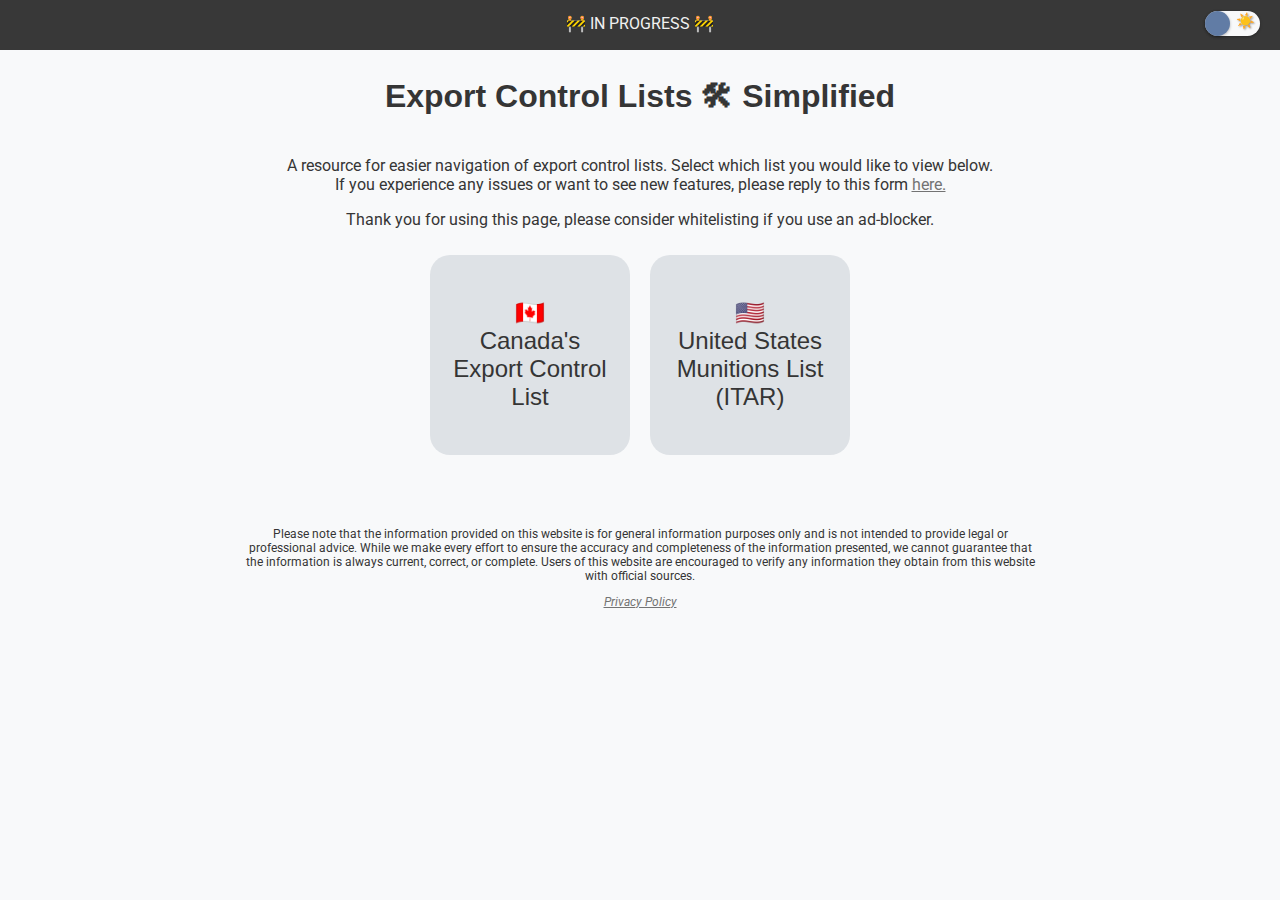
==== commit c588079a: "changed US to United States" ====
--- a/index.html
+++ b/index.html
@@ -84,7 +84,7 @@
         </a>
 
         <a href="USML.html">
-            <button class="large-button">&#x1F1FA;&#x1F1F8; <br>US Munitions List (ITAR)</button>
+            <button class="large-button">&#x1F1FA;&#x1F1F8; <br>United States Munitions List (ITAR)</button>
         </a>
 
     </div>
